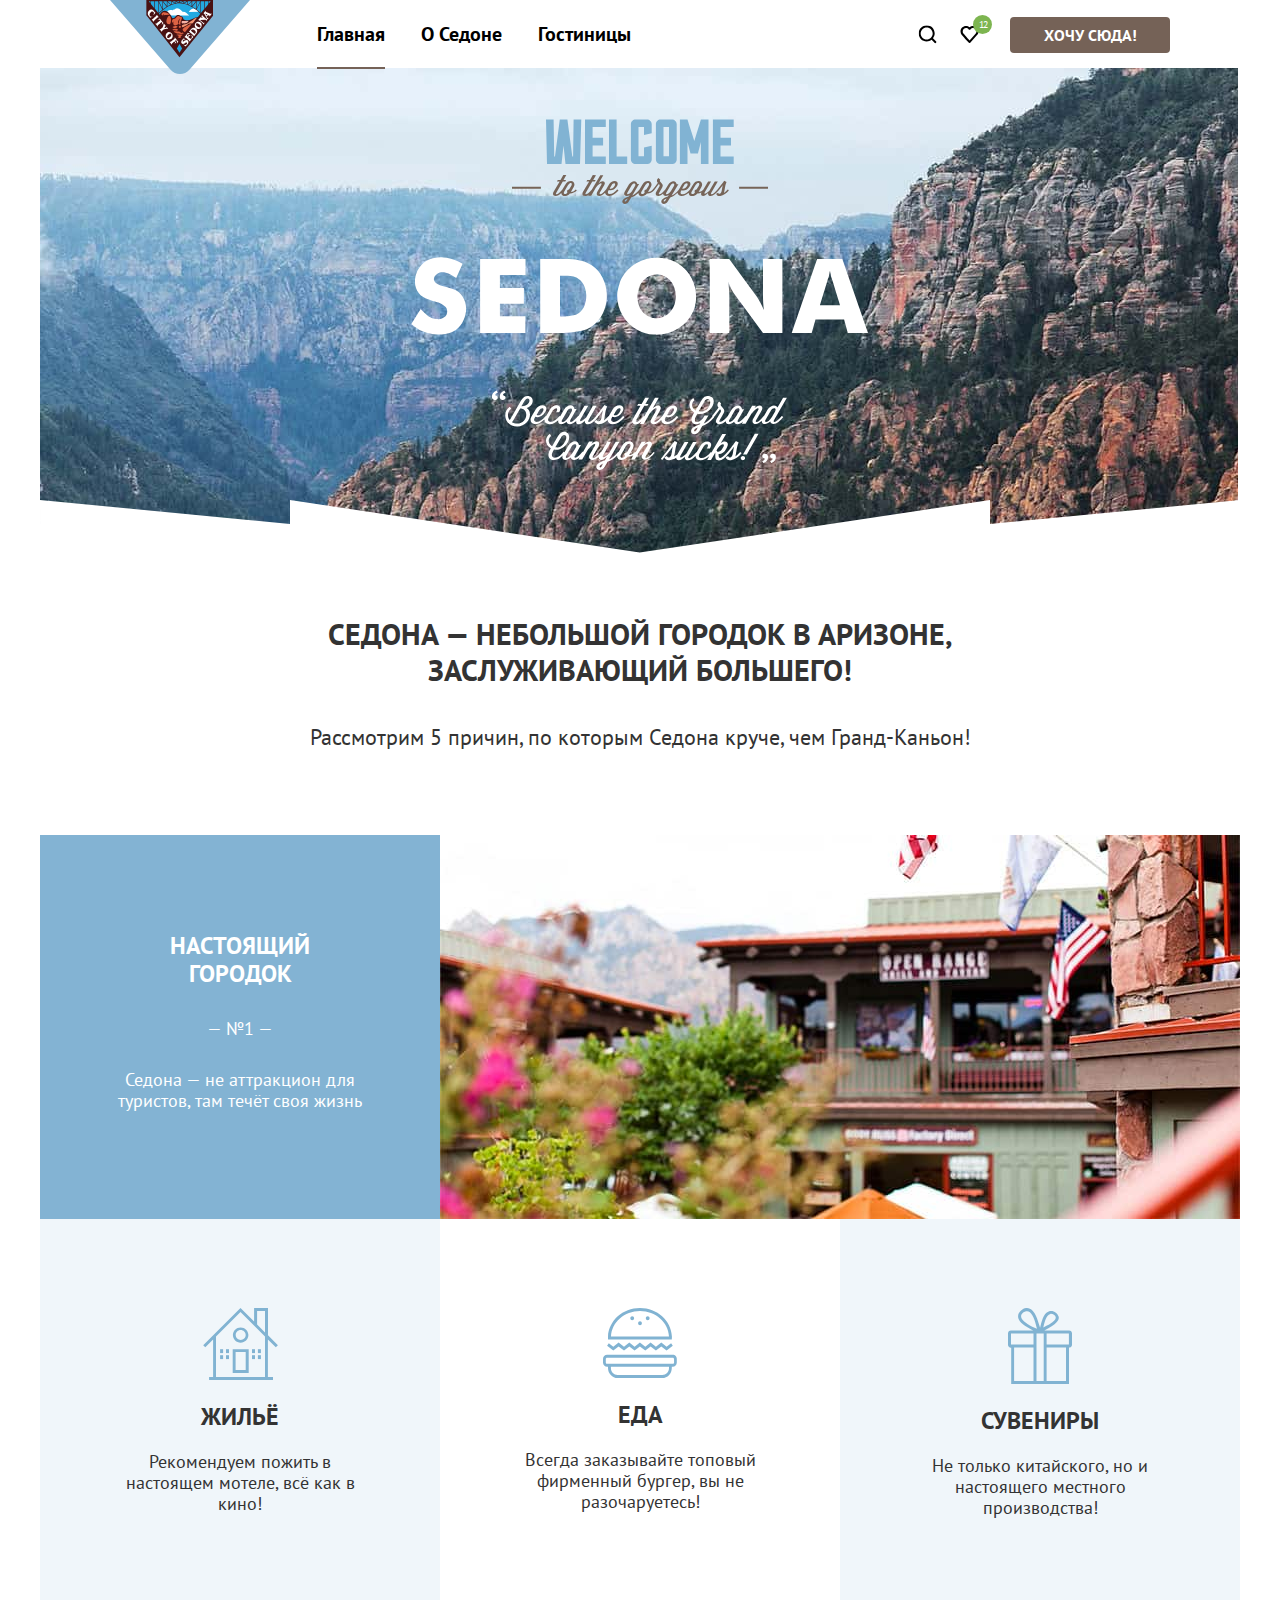
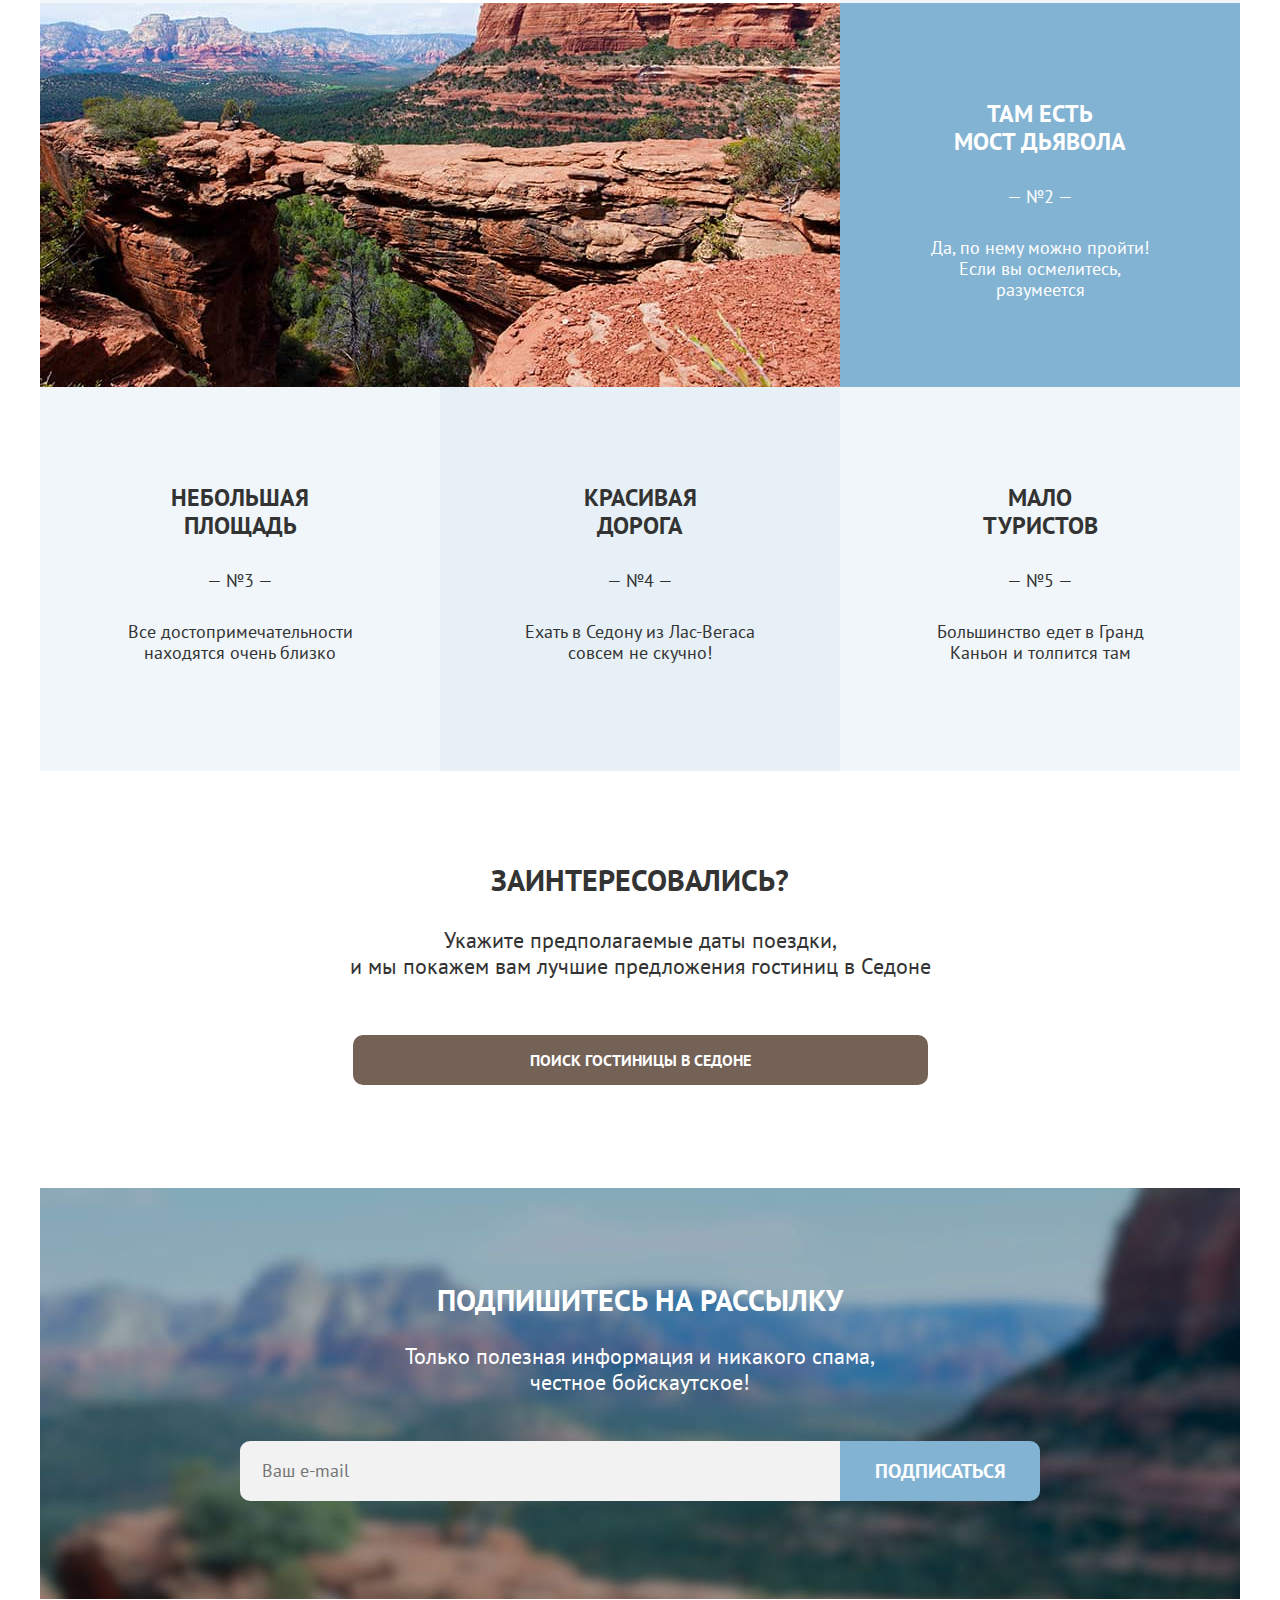
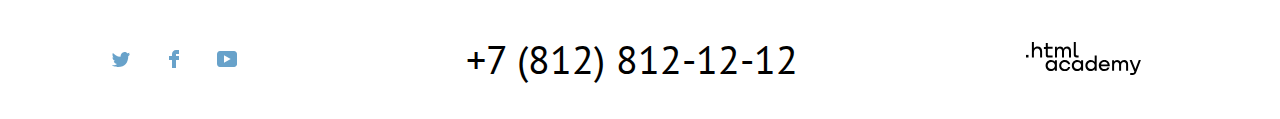
==== index.html @ 3a0be57f "модальное и счетчик" ====
<!DOCTYPE html>
<html lang="ru">
  <head>
    <meta charset="utf-8">
    <title>Sedona</title>
    <!-- <link rel="stylesheet" href="styles/reset.css"> -->
    <link rel="stylesheet" href="styles/style.css">
    <meta content="width=device-width, initial-scale=1" name="viewport">
  </head>
  <body>
      <header class="page-header">
        <nav class="navigation">
          <a class="page-logo" href="index.html"><img class="main-logo" src="images/logo.svg" width="140" height="74" alt="Логотип Седоны"></a>
          <ul class="navigation-list">
            <li class="navigation-item item-light">
              <a class="navigation-link navigation-link-selected" href="index.html">Главная</a>
            </li>
            <li class="navigation-item" ><a class="navigation-link" href="#">О Седоне</a></li>
            <li class="navigation-item" ><a class="navigation-link" href="catalog.html">Гостиницы</a></li>
          </ul>
          <div class="fav-container">
            <button class="btn btn-search" type="button">
            <span class="invisible-element">Поиск</span>
            <svg class="nav-icon" xmlns="http://www.w3.org/2000/svg" width="19" height="19" viewBox="0 0 19 19" fill="none">
              <g clip-path="url(#clip0_18711_1020)">
              <path d="M18.6821 16.9114L14.9821 13.2114C15.9821 11.9114 16.6821 10.2114 16.6821 8.31142C16.6821 3.91142 13.0821 0.311417 8.68207 0.311417C4.28207 0.311417 0.682068 4.01142 0.682068 8.41142C0.682068 12.8114 4.28207 16.4114 8.68207 16.4114C10.4821 16.4114 12.1821 15.8114 13.5821 14.7114L17.2821 18.4114L18.6821 16.9114ZM8.68207 14.4114C5.38207 14.4114 2.68207 11.7114 2.68207 8.41142C2.68207 5.11142 5.38207 2.41142 8.68207 2.41142C11.9821 2.41142 14.6821 5.11142 14.6821 8.41142C14.6821 11.7114 11.9821 14.4114 8.68207 14.4114Z"/>
              </g>
              <defs>
              <clipPath id="clip0_18711_1020">
              <rect width="18" height="18" fill="white" transform="translate(0.682068 0.411423)"/>
              </clipPath>
              </defs>
              </svg>
            </button>
            <a class="btn favorit-link" href="">
              <span class="invisible-element">Избранное</span>
              <svg class="nav-icon" xmlns="http://www.w3.org/2000/svg" width="19" height="17" viewBox="0 0 19 17" fill="none">
                <path d="M9.44382 17C9.14296 17 8.84211 16.9 8.64155 16.6C3.22622 10.5 1.92253 9.1 1.62168 8.7C0.91969 7.8 0.518555 6.6 0.518555 5.4C0.518555 2.4 2.92537 0 6.03416 0C7.33785 0 8.54126 0.5 9.5441 1.3C10.5469 0.5 11.8506 0 13.054 0C16.0625 0 18.5696 2.4 18.5696 5.4C18.5696 6.7 18.0682 7.9 17.266 8.8L10.2461 16.7C10.0455 16.9 9.84495 17 9.44382 17ZM3.42679 7.5C3.72764 7.9 6.93672 11.5 9.5441 14.4L15.7617 7.4C16.2631 6.9 16.4637 6.2 16.4637 5.4C16.4637 3.6 14.9594 2.1 13.1543 2.1C12.1515 2.1 11.1486 2.6 10.4467 3.4C10.1458 3.7 9.84495 3.8 9.5441 3.8C9.24325 3.8 8.9424 3.6 8.74183 3.4C8.03984 2.6 7.037 2.1 6.03416 2.1C4.22906 2.1 2.7248 3.6 2.7248 5.4C2.62452 6.3 3.02565 7 3.42679 7.5C3.3265 7.5 3.3265 7.5 3.42679 7.5Z"/>
                </svg>
                <div class="favorit">12</div>
            </a>
          </div>
          <a class="button button-order" href="catalog.html">Хочу сюда!</a>
        </nav>
      </header>
      <main class="main-index">
        <div class="img-container">
          <!-- <img class="index-img" src="images/welcome.svg" width="485" height="352">
          <img class="index-div" src="images/divider.svg" width="1200" height="57"> -->
          <svg xmlns="http://www.w3.org/2000/svg" width="458" height="352" fill="none"><path fill="#766458" d="m152.3 56.1-2.8 4.9h-2.7l-.9 1.4h2.8l-6.1 10.4c-1.3 2.2-.4 4.2 2.1 4.2 1.8 0 3.7-1.3 5.6-3.1 0 3.8 5.3 4.5 8.6.5h.7c1.8 0 4.6-1.1 6.2-2.9-.2-.4-.7-.9-1.1-1l-.2.2c-1.4 1.5-3 2.2-4.6 2.2l2.8-4.8c1.8-3.1.1-6.1-2.7-6.1-2.3 0-4.1.9-5.9 3.9l-1.5 2.6-1.2 2.1-.2.2c-2.2 2.5-4.3 4.5-5.6 4.5-.7 0-1-.5-.3-1.6l6.5-11.2h2.5l.7-1.5h-2.5l2.8-4.9h-3Zm7.5 7.8c1 .1 1.4 1.3.4 3l-2.2 3.7h-.1c-1 0-1.8.8-1.8 1.8 0 .4.1.7.3 1v.1c-1.4 2.4-4.9 2-3.1-1.1l2.3-3.9 1.5-2.4c.9-1.6 2-2.2 2.7-2.2Zm22-7.8L179 61h-2.7l-.9 1.4h2.8L172 72.8c-1.3 2.2-.4 4.2 2.1 4.2 1.2 0 2.5-.6 3.9-1.6l-.8 1.3h3l4.6-7.9c4.6-5.8 6.7-5 5.4-2.8l-3.9 6.7c-1.3 2.2-.4 4.2 2.1 4.2 1.8 0 3.8-1.4 5.7-3.2.1 1.9 1.7 3.2 4.1 3.2 3.4 0 6.8-2.6 9.3-5.5-.2-.4-.7-.9-1.1-1l-.2.2c-2.2 2.5-5 4.5-7.1 4.5-1.9 0-3-1.1-1.6-3.6l.3-.5c1.9.8 5.6.4 7.9-3.4l.4-.7c1.6-2.8.1-4.8-2.4-4.8-2.4 0-4.4 1.3-5.7 3.4l-2.9 5-.2.2c-2.2 2.5-4.3 4.5-5.6 4.5-.7 0-1-.5-.4-1.6l4.4-7.5c1.3-2.3.1-3.9-1.6-3.9-1.3 0-2.7.7-4.2 2.3l4.8-8.3h-3l-8.4 14.4-.2.2c-2.2 2.5-4.3 4.5-5.6 4.5-.7 0-1-.5-.3-1.6l6.5-11.2h2.5l.9-1.4h-2.5l2.8-4.9-3.2-.1Zm21.3 8.2c1-.1 1.5.9.5 2.6l-.4.7c-1.4 2.4-3.4 2.4-4.5 2l1.9-3.4c.7-1.2 1.7-1.8 2.5-1.9Zm44.3-5.4c-1.7 1.5-1.9 3.2-.8 4.6l.3.3c-1.3 1.9-3.1 4.4-5.1 6.7l-.2.2c-1.4 1.5-3 2.2-4.6 2.2l2.8-4.8c1.8-3.1.1-6.1-2.7-6.1-2.3 0-4.1.9-5.9 3.9l-1.5 2.6-1.2 2.1-.2.2c-2.5 2.8-4.6 4.7-7 5.7l6.8-11.4h-1.8c0-1.2-1.3-2.9-3.2-2.9-1.6 0-3.9 1.3-5.2 3.4l-4.2 7.2c-1.3 2.2-.4 4.2 2.1 4.2.8 0 1.9-.4 2.9-1l-.8 1.4c-4.1 1.2-6.6 2.9-6.6 5.1 0 2.9 4.4 3.5 6.6-.2l2.3-3.9c2.4-.7 4.8-2.1 7.2-4.5 0 3.8 5.3 4.6 8.6.5h.7c1.8 0 4.6-1.1 6.2-2.9 1.4-1.7 2.6-3.2 5-6.4l.4.5c.4.5.5 1.1.2 1.7l-3.2 5.5c-1.3 2.2-.4 4.2 2.1 4.2 1.5 0 3.2-1 4.8-2.4-.1 1.4.9 2.4 2.6 2.4.8 0 1.9-.4 2.9-1l-.8 1.4c-4.1 1.2-6.6 2.9-6.6 5.1 0 2.9 4.4 3.5 6.6-.2l2.3-3.9c2.5-.8 4.9-2.2 7.4-4.6.1 1.9 1.7 3.2 4.1 3.2 2.5 0 4.9-1.4 7-3.2-.1 3.9 5.3 4.7 8.6.6h.7c.9 0 2.2-.3 3.4-.9-.8 2.1-.1 3.5 1.7 3.5 1.7 0 3.5-1.5 5-2.9-.3 1.6.7 2.9 2.6 2.9 2.5 0 5.4-2.6 7.9-5.5 1.7-2 3.2-4 4.3-5.4-1.2 3.1-.6 8.7-3.4 8.7-1 0-1.4-1.1-1.4-1.1l-1.9 1s.6 2.4 3.3 2.4c.3 0 .6 0 .8-.1h.1c3.1-.4 6.1-2.8 8.4-5.4-.2-.5-.7-.9-1.1-1l-.2.2c-1.1 1.2-2.3 2.3-3.6 3.2 1-2.8.8-7.2 2.6-11l-2.3-1.2c-1.2 1.7-4 5.6-6.7 8.7l-.2.2c-2.2 2.5-4.3 4.5-5.6 4.5-.7 0-1-.5-.3-1.6l6.4-11.2h-3l-5.4 9.3c-2.3 2.1-4.1 3.2-4.6 3-.8-.3 0-1.4.4-2.1l5.9-10.2h-3l-4.7 8.1-.2.2c-1.4 1.5-3 2.2-4.6 2.2l2.8-4.8c1.8-3.1.1-6.1-2.7-6.1-2.3 0-4.1.9-5.9 3.9l-1.5 2.6-1.2 2.1-.2.2c-2.2 2.5-5 4.5-7.1 4.5-1.9 0-3-1.1-1.6-3.6l.3-.5c1.9.8 5.6.4 7.9-3.4l.4-.7c1.6-2.8.1-4.8-2.4-4.8-2.4 0-4.4 1.3-5.7 3.4l-2.9 5-.2.2c-2.5 2.8-4.6 4.7-7 5.7l6.8-11.4h-1.8c0-1.2-1.3-2.9-3.2-2.9-1.6 0-3.9 1.3-5.2 3.4l-2.9 4.9-.2.2c-2.2 2.5-4.3 4.5-5.6 4.5-.7 0-1-.5-.3-1.6l3-5.2c1-1.8.6-2.9-.4-4l-1.7-2c-.4-.5-.4-1.1.2-1.7l-1.9-1.9Zm-10.3 5c1 .1 1.5 1.3.4 3l-2.2 3.7h-.1c-1 0-1.8.8-1.8 1.8 0 .4.1.7.3 1v.1c-1.4 2.4-4.9 2-3.1-1.1l2.3-3.9 1.5-2.4c.9-1.6 1.9-2.2 2.7-2.2Zm50.2 0c1 .1 1.5 1.3.4 3l-2.2 3.7h-.1c-1 0-1.8.8-1.8 1.8 0 .4.1.7.3 1v.1c-1.4 2.4-4.9 2-3.1-1.1l2.3-3.9 1.5-2.4c.8-1.6 1.9-2.2 2.7-2.2Zm-11.7.4c1-.1 1.5.9.5 2.6l-.4.7c-1.5 2.4-3.4 2.4-4.5 2l1.9-3.4c.7-1.2 1.7-1.8 2.5-1.9Zm-52.4.2c1 0 1.7.9.8 2.4l-2.3 4c-1.8 2.9-3.7 4.3-4.9 4.3-.7 0-1-.5-.3-1.6l4.2-7.3c.7-1.2 1.7-1.8 2.5-1.8Zm38.9 0c1 0 1.7.9.8 2.4l-2.3 4c-1.8 2.9-3.7 4.3-4.9 4.3-.7 0-1-.5-.3-1.6l4.2-7.3c.7-1.2 1.7-1.8 2.5-1.8Zm-45.3 14.9-1.4 2.4c-.6 1.1-1.7.9-1.7.1 0-.7.8-1.6 3.1-2.5Zm38.9 0-1.4 2.4c-.6 1.1-1.7.9-1.7.1.1-.7.8-1.6 3.1-2.5ZM101 67.8h28.9v1.9H101v-1.9Zm227.1 0H357v1.9h-28.9v-1.9Z"/><path fill="#81B3D3" d="M322.7 37.4v7.7h-20.8V.4h20.8V8h-13.2v10.8H320v7.7h-10.5v10.9h13.2ZM289.9.4h7.6v44.7h-7.6v-22l-3 11.4h-7.4l-3-11.4v22h-7.6V.4h7.6l6.8 21.6L289.9.4ZM258 8h-5.5v29.3h5.5V8Zm3-7.6c2.5 0 4.7 2.1 4.7 4.7v35.3c0 2.6-2.2 4.7-4.7 4.7h-11.4c-2.6 0-4.7-2.2-4.7-4.7V5.1c0-2.6 2.1-4.7 4.7-4.7H261Zm-28 28.2 7.7-1.8v13.6c0 2.6-2.2 4.7-4.7 4.7h-11.4c-2.6 0-4.7-2.2-4.7-4.7V5.1c0-2.6 2.1-4.7 4.7-4.7H236c2.5 0 4.7 2.1 4.7 4.7v9.1L233 16V8h-5.5v29.3h5.5v-8.7Zm-16.8 8.8v7.7H198V.4h7.6v37h10.6Zm-21.4 0v7.7H174V.4h20.8V8h-13.2v10.8h10.5v7.7h-10.5v10.9h13.2ZM162.6.4h7.7L169 45.1h-14.5l-2-18.5-2 18.5H136L135 .4h7.6l.6 37h.8l4.8-37h7.6l4.9 37h.8l.5-37Z"/><path fill="#fff" d="m380.7 213.9 25.4-74h25.2l25.7 74h-20.2l-3.7-13.4h-28.6l-3.8 13.4h-20Zm35.7-52.1-7.5 24.5H429l-7.5-24.5-1.2-3.6c-.3-1.3-.6-2.5-.8-3.8-.2-.5-.3-.9-.3-1.3-.1-.5-.2-.9-.2-1.3-.1.4-.2.8-.3 1.3-.1.4-.2.8-.2 1.3-.1.2-.1.3-.1.5 0 .1 0 .2-.1.3-.2 1.1-.5 2.3-.8 3.4-.5 1-.8 2.1-1.1 3.2Zm-117.7 52.1v-74h19.5l27.9 38c.7 1.1 1.4 2.3 2 3.5.7 1.2 1.4 2.4 2 3.6l1.4 3c.5 1 .9 2 1.4 2.9l-.3-2.4c-.1-.8-.2-1.6-.2-2.4-.2-1.6-.3-3.2-.3-4.8-.1-1.7-.1-3.3-.1-5V140h19.4v74H352l-28.1-38.2c-.8-.9-1.5-2-2.2-3.3-.7-1.3-1.4-2.7-2-4.1-.4-1-.9-1.9-1.4-2.9-.4-.9-.7-1.9-1.2-2.8.4 2.4.7 4.8.9 7.3.2 2.5.3 5 .3 7.4v36.5h-19.6Zm-88-54.9c3.6-6.6 8.5-11.6 14.9-15.1s13-5.2 19.9-5.2c.9 0 1.9 0 2.8.1 1 .1 2 .2 2.9.2 2.9.4 5.7 1.1 8.5 2.1 2.9 1 5.6 2.3 8.1 3.9 5.5 3.6 9.8 8.3 12.8 14.3 3 5.9 4.5 12 4.5 18.5 0 .8 0 1.6-.1 2.4 0 .8-.1 1.5-.2 2.3-.2 1.7-.5 3.3-.9 4.9-.4 1.6-.9 3.1-1.5 4.6-3.3 7.5-8.3 13.4-15.2 17.5-6.9 4.1-14.1 6.2-21.7 6.2-.5 0-1.1 0-1.6-.1h-1.5c-2.7-.2-5.3-.7-7.9-1.4-2.6-.7-5.1-1.7-7.4-2.9-6.5-3.4-11.6-8.2-15.3-14.5-3.7-6.3-5.6-12.9-5.6-19.7 0-1 0-2 .1-3s.2-2.1.5-3.1c.4-2 .9-4.1 1.6-6 .4-2.2 1.3-4.1 2.3-6Zm52.8 26.6.6-2.4c.2-.9.4-1.7.5-2.6.1-.5.1-1.1.1-1.6.1-.5.1-1 .1-1.5s0-.9-.1-1.4v-1.4c-.4-3.3-1.4-6.5-3-9.6-1.6-3.1-3.9-5.5-6.7-7.2-.8-.4-1.5-.7-2.3-1-.8-.3-1.5-.6-2.3-.8-.8-.2-1.5-.3-2.3-.3-.8-.2-1.5-.2-2.3-.2-3.9 0-7.6 1.2-10.9 3.7-3.3 2.5-5.7 5.8-7 9.9l-.2.5v.5c-.2.7-.4 1.5-.6 2.2-.2.7-.3 1.4-.5 2.2l-.2 1.6v2.4c0 .2 0 .5.1.8.2 4.1 1.5 8 3.7 11.7 2.3 3.6 5.5 6 9.5 7.2l1.4.5c.5.1 1 .2 1.5.2l1.4.2h1.4c4.1 0 7.8-1.2 11-3.6 3.3-2.6 5.7-5.9 7.1-10ZM181.4 207c-3.6 2.5-7.6 4.2-11.8 5.1-4.2.9-8.6 1.5-12.9 1.7-1.2.1-2.5.1-3.7.1h-23.8v-74h25.1c1.2 0 2.4 0 3.6.1 4.2.2 8.3.8 12.3 1.7 4.1.9 7.9 2.7 11.3 5.1 4.3 3 7.7 7 10.1 12 2.4 5 3.8 10.1 4.1 15.3.1.5.1.9.1 1.4v2.9c-.2 5.5-1.5 10.8-3.9 15.9s-6 9.4-10.5 12.7Zm-32.4-9.7c.2 0 .5 0 .7.1h.8c.3 0 .6 0 .8.1h3.1c.9-.1 1.7-.2 2.4-.2 2-.2 4-.5 5.9-1 1.9-.5 3.7-1.4 5.2-2.4 2.5-1.8 4.3-4.2 5.5-7.2 1.2-3.1 1.9-6.3 1.9-9.6v-.9c0-.3 0-.6-.1-.9-.2-2.9-.9-5.8-2.1-8.5-1.2-2.8-2.9-5-5.1-6.6-1.6-1.3-3.5-2.2-5.5-2.7s-4-.7-6-.8H149v40.6Zm-79.9 16.6v-74h45.4V156H88.9v13h24v15.8h-24v12.5h25.5v16.6H69.1ZM9.7 190.1c.1.1.1.2.1.2.1 0 .2 0 .2.1 2.1 2.3 4.5 4.5 7.1 6.5 2.6 1.9 5.7 3 9.1 3.1.1 0 .2 0 .2.1h.3c.1 0 .2 0 .2.1h1.3c.4-.1.7-.2 1-.2 1.2-.2 2.4-.7 3.5-1.4 1.2-.7 2.1-1.5 2.7-2.6l.2-.5.2-.5c.2-.5.3-1 .3-1.5.1-.5.1-.9.1-1.3 0-2.1-.9-3.8-2.8-5.2-1.7-1.4-3.7-2.6-5.8-3.4-.8-.3-1.6-.5-2.4-.7-.7-.2-1.5-.4-2.2-.6h-.2c-.1-.1-.2-.1-.2-.1-3.8-.9-7.4-2.4-10.7-4.4-3.3-2.1-5.6-5.1-6.9-8.9-.2-.8-.5-1.6-.7-2.4-.2-.9-.3-1.8-.3-2.7v-3.4c.1-.6.2-1.2.3-1.9.2-1.6.6-3.1 1.2-4.6.5-1.5 1.2-2.9 2.1-4.2 2.5-4.1 5.7-7 9.5-8.8 3.9-1.8 8.1-2.7 12.3-2.7 1 0 2 .1 3 .2l3.3.3c2.8.5 5.6 1.3 8.2 2.3 2.8 1.1 5.3 2.4 7.7 3.8l-6.4 14.3c-2.1-1.5-4.3-2.9-6.6-4.1-2.3-1.2-4.8-1.7-7.5-1.7h-.9c-1.8.2-3.4 1-5 2.4-1.5 1.3-2.3 2.7-2.3 4.3v.7c.1.2.2.5.3.7.2.5.4 1 .8 1.5s.8.9 1.3 1.3c.9.7 2.1 1.4 3.7 2 1.6.5 3.3 1.1 5.1 1.6 1.5.4 2.9.8 4.3 1.2 1.4.3 2.6.6 3.5.9 4.3 1.5 7.6 4.1 9.8 7.8 2.2 3.6 3.3 7.4 3.4 11.4v.6c0 .5 0 .9-.1 1.4v1.3c-.5 4-1.8 7.9-3.9 11.5-2.1 3.6-4.9 6.4-8.5 8.4-1.3.6-2.7 1.2-4.1 1.6-1.4.4-2.8.7-4.2 1-1.1.2-2.3.4-3.5.5-1.1.2-2.2.2-3.4.2H26c-4.6-.2-9.2-1.2-13.7-3-4.5-1.9-8.5-4.5-12-7.7l9.4-14.8Zm341.6 147.1c0-.3.1-.6.2-.9.1-.3.3-.6.5-.8.2-.2.5-.4.8-.6.3-.1.7-.2 1.1-.2.5 0 .9.1 1.3.3.4.2.8.4 1.1.7.2.3.4.6.6 1 .1.4.2.8.2 1.3 0 .9-.2 1.6-.5 2.4-.3.7-.7 1.4-1.3 1.9-.3.3-.5.5-.8.7-.3.2-.6.4-.9.5-.3.1-.5.3-.7.4-.1.1-.2.1-.4.2l-1.4-2c.2-.1.5-.2.8-.4.3-.1.6-.3.9-.5.3-.2.5-.5.7-.8.2-.3.3-.6.3-1-.6 0-1.2-.2-1.7-.6-.6-.3-.8-.8-.8-1.6Zm7.8 0c0-.3.1-.6.2-.9.1-.3.3-.6.5-.8.2-.2.5-.4.8-.6.3-.1.7-.2 1.1-.2.5 0 .9.1 1.3.3.4.2.8.4 1.1.7.2.3.4.6.6 1 .1.4.2.8.2 1.3 0 .8-.1 1.6-.5 2.4-.3.7-.7 1.4-1.3 1.9-.3.3-.5.5-.8.7-.3.2-.6.4-.9.5-.3.1-.5.3-.7.4-.1.1-.2.1-.4.2l-1.3-2c.2-.1.5-.2.8-.4.3-.1.6-.3.9-.5.3-.2.5-.5.7-.8.2-.3.3-.6.3-1-.6 0-1.2-.2-1.7-.6-.7-.3-.9-.8-.9-1.6ZM94.5 278.5c0 .3-.1.6-.2.9-.1.3-.3.6-.5.8-.5.5-1.2.8-1.9.8-.4 0-.9-.1-1.3-.3-.4-.2-.8-.4-1.1-.7-.3-.3-.5-.7-.6-1-.1-.4-.2-.8-.2-1.3 0-.9.2-1.6.5-2.4.3-.7.7-1.4 1.3-1.9.3-.3.5-.5.8-.7.3-.2.6-.4.9-.5.3-.1.5-.3.7-.4.2-.1.3-.1.4-.2l1.3 2c-.3.1-.6.2-.8.4-.3.1-.6.3-.9.5-.3.2-.5.5-.7.8-.2.3-.3.6-.3 1 .7 0 1.2.2 1.7.6.7.4.9.9.9 1.6Zm-7.8 0c0 .6-.2 1.2-.7 1.7-.2.2-.5.4-.8.6-.3.1-.7.2-1.1.2-.4 0-.9-.1-1.3-.3-.4-.2-.8-.4-1.1-.7-.3-.3-.5-.7-.6-1-.1-.4-.2-.8-.2-1.3 0-.9.2-1.6.5-2.4.3-.7.7-1.4 1.3-1.9.2-.2.5-.5.8-.7.3-.2.6-.4.9-.5.3-.1.5-.3.7-.4.2-.1.3-.1.4-.2l1.3 2c-.2.1-.5.2-.8.4-.3.1-.6.3-.9.5-.3.2-.5.5-.7.8-.2.3-.3.6-.3 1 .7 0 1.2.2 1.7.6.6.4.9.9.9 1.6ZM332 335.4h3.8l11.8-20.6h-3.8L332 335.4Zm-.1 1.5c-1.2 0-2.2 1-2.2 2.2 0 1.2.9 2.2 2.2 2.2 1.2 0 2.2-.9 2.2-2.2 0-1.3-1-2.2-2.2-2.2Zm-26.4-5.5 1.1-1.9c4.4-6.1 7.3-4.4 6-2.1l-1.8 3.1c-1.1 1.9-4.5 3.3-5.3.9Zm25.1 2.9c-.2-.6-.9-1.2-1.4-1.3l-.3.3c-1.3 1.6-2.9 2.9-4.5 4.1 1.2-3.6.9-9.1 3.3-14l-2.8-1.5c-1.6 2.1-5 7.1-8.4 11.1l-.3.3c-2.7 3.2-5.4 5.7-7 5.7-.8 0-1.6-.8-1.6-2.5v-1.6c2.7.3 5.5-1.4 7.2-4.5l1-1.7c3.5-6-2.2-8-6.1-4.5l5.4-9.3h-3.8l-10.8 18.7c-.2-.2-.4-.3-.7-.5l-.3.3c-2.7 3.2-6.2 5.7-8.9 5.7-2.3 0-3.7-1.5-2-4.5l3.9-6.8c2.2-3.7 6-3.1 3.8.8l-.5.9h3.1l.5-.9c2-3.5.1-6.1-3-6.1s-5.5 1.6-7.1 4.4l-3.7 6.4c-.1 0-.2-.1-.2-.1l-.3.3c-2.7 3.2-5.4 5.7-7 5.7-.8 0-1.3-.6-.4-2.1l8.1-14.1H282l-6.7 11.7c-2.9 2.6-5.1 4.1-5.8 3.7-.9-.4 0-1.8.5-2.6l7.4-12.9h-3.8l-7.3 12.7c-.8.7-2.4 1.4-3.2 1.9 1.2-3.6.9-9.1 3.3-14l-2.8-1.5c-1.6 2.1-10.3 13.7-13.7 17.7.3.5.9.9 1.4 1.3 2.1-2.5 9.3-11.7 10.7-13.5-1.5 3.9-.7 11-4.3 11-1.3 0-1.8-1.4-1.8-1.4l-2.4 1.2s.7 3 4.1 3c.4 0 .7 0 1.1-.1h.1c1.9-.3 4.6-1.1 6.4-2.4 0 1.5.9 2.5 2.5 2.5 2.1 0 4.4-1.9 6.2-3.6-.4 2 .8 3.6 3.2 3.6 2.3 0 5-1.9 7.4-4.4 0 2.5 2 4.4 5.1 4.4 3.1 0 6.1-1.7 8.7-4l-2.1 3.7h3.8l4.3-7.5v3c0 3.2.6 4.9 3.7 4.9s6.7-3.3 9.8-7c2.1-2.5 4-5.1 5.4-6.9-1.5 3.9-.7 11-4.3 11-1.3 0-1.8-1.4-1.8-1.4l-2.4 1.2s.7 3 4.1 3c.4 0 .7 0 1.1-.1h.1c4-.5 7.8-3.6 10.6-6.9ZM216 333.2h-.2c-1.2 0-2.2 1-2.2 2.3 0 .5.1.9.4 1.3v.1c-1.8 3-6.1 2.5-3.9-1.5l2.9-5 1.8-3.1c2.7-4.5 6.3-2.7 4 1.2l-2.8 4.7Zm-25.4 14.2c-.8 1.4-2.1 1.2-2.1.2s.9-2.1 3.8-3.2l-1.7 3Zm-28.8-13.8c-2.3 3.6-4.5 5.3-6.1 5.3-.8 0-1.3-.6-.4-2.1l5.3-9.2c2-3.5 6.1-2.6 4.2.8l-3 5.2Zm-12-14.7c1.1-1.9 2.4-2.8 3.4-2.8 1.4 0 2.1.9 2.1 2.3 0 3.5-4.4 10.8-10.2 9.9h-.8l5.5-9.4Zm92.8 14.1-.3.3c-2.7 3.2-5.4 5.7-7 5.7-.8 0-1.3-.6-.4-2.1l5.4-9.6c1.6-2.9.1-4.9-2-4.9-1.6 0-3.3.9-5.2 2.8l1.4-2.5h-3.8l-6.1 10.5c-.2-.1-.3-.2-.5-.3l-.3.3c-1.7 1.9-3.8 2.8-5.7 2.8l3.6-6.1c2.3-4 .2-7.7-3.4-7.7-2.9 0-5.2 1.2-7.3 4.9l-1.9 3.2-1.6 2.8c-.1-.1-.2-.1-.3-.2l-.3.3c-3.1 3.6-5.8 5.9-8.8 7.2l10.4-17.7h-3.8l-6.7 11.6c-2.9 2.7-5.2 4.2-5.9 3.9-.9-.4 0-1.8.5-2.6l7.4-12.9h-3.8l-6 10.4c-.1-.1-.2-.1-.3-.2l-.3.3c-2.7 3.2-5.4 5.7-7 5.7-.8 0-1.3-.6-.4-2.1l5.4-9.6c1.6-2.9.1-4.9-2-4.9-1.6 0-3.3.9-5.2 2.8l1.4-2.5H178l-6 10.4c-.1-.1-.2-.1-.4-.2l-.3.3c-2.7 3.2-5.4 5.7-7 5.7-.8 0-1.3-.6-.4-2.1L170 326h-2.1c.1-1.6-1.5-3.8-4-3.8-2 0-4.9 1.6-6.5 4.4l-3.9 6.7c-.3-.2-.6-.4-.8-.5l-.3.3c-2.7 3.2-4.8 5.7-8.6 5.7-2.6 0-4.1-2.6-1.9-6.4l1.1-1.9c.7.1 1.4.2 2.1.2 4 0 8.6-2.1 11.6-7.3 1.1-1.9 1.5-3.6 1.5-5.1 0-3.4-2.2-5.6-5-5.6-2.1 0-4.5 1.5-6.2 4.4l-5.9 10.1c-2.2-1.2-3.4-3.3-3.4-5.4 0-1.7.8-3.5 2.4-4.8l-1.2-2.2c-2.7 1.9-3.9 4.5-3.9 7 0 3 1.7 5.9 4.8 7.5l-1.1 2c-2.7 4.6-1.1 9.7 4.2 9.7 4.2 0 6.1-1.9 8.7-4.4-.8 2.4.4 4.4 3 4.4 1.5 0 3.4-1 5.2-2.5.2 1.5 1.3 2.5 3.3 2.5 1.8 0 3.8-1.1 5.7-2.8l-1.4 2.4h3.8l5.8-10.1c5.8-7.2 8.4-6.3 6.7-3.5l-4.9 8.5c-1.6 2.8-.5 5.4 2.6 5.4 2 0 4.3-1.4 6.4-3.4-.5 2.1.5 3.4 2.4 3.4 1.8 0 3.9-1.5 5.6-3l-2.1 3.6c-5.1 1.5-8.3 3.6-8.3 6.5 0 3.6 5.6 4.4 8.3-.3l2.9-5c3.2-1 6.3-3 9.5-6.2-.5 5.3 6.5 6.5 10.7 1.1h.8c1.4 0 3.2-.5 4.9-1.5l-2.5 4.4h3.8l5.8-10.1c5.8-7.2 8.4-6.3 6.7-3.5l-4.9 8.5c-1.6 2.8-.5 5.4 2.6 5.4s6.7-3.3 9.8-7c-.1 0-.7-.6-1.2-.8Zm118.6-35.6c-2.3 3.7-4.6 5.5-6.2 5.5-.8 0-1.3-.6-.4-2.1l5.3-9.2c2-3.5 6.1-2.6 4.2.8l-2.9 5Zm-36.2.2c-2.3 3.6-4.5 5.3-6.1 5.3-.8 0-1.3-.6-.4-2.1l5.3-9.2c2-3.5 6.1-2.6 4.2.8l-3 5.2Zm-39.9 13.8c-.8 1.4-2.1 1.2-2.1.2s.9-2.1 3.8-3.2l-1.7 3Zm8-28.5c1.1-1.9 2.4-2.8 3.4-2.8 6 0 1.5 14.4-8.1 12.2h-.8l5.5-9.4Zm77.7 14.1-.3.3c-2.7 3.2-5.4 5.7-7 5.7-.8 0-1.3-.6-.4-2.1l12.8-22.1h-3.8l-5.6 9.6c-.7-1.1-1.9-2-3.5-2-2 0-4.9 1.6-6.5 4.4l-3.7 6.4c-.1 0-.2-.1-.2-.1l-.3.3c-2.7 3.2-5 5.7-6.7 5.7-.8 0-1.3-.6-.4-2.1l5.5-9.6c1.6-2.9.1-4.9-2-4.9-1.6 0-3.3.9-5.2 2.8l1.4-2.5h-3.8l-6 10.4c-.1-.1-.2-.1-.4-.2l-.3.3c-2.7 3.2-5.4 5.7-7 5.7-.8 0-1.3-.6-.4-2.1l6.1-10.7H331c.1-1.6-1.5-3.8-4-3.8-2 0-4.9 1.6-6.5 4.4l-3.7 6.3-.2.2c-2.7 3.2-5.8 5.7-7.4 5.7-.8 0-1.3-.6-.4-2.1l3.8-6.6c1.3-2.3.7-3.6-.5-5.1l-2.1-2.5c-.5-.7-.5-1.5.2-2.2l-2-2.1c-2.1 1.9-2.3 4.1-1 5.8l.3.4c-1.7 2.4-3.9 5.6-6.4 8.5l.3.3c-3.1 3.6-5.8 5.9-8.7 7.2l4.8-8.2h-3.8l-.4.7c-2 3.5-4.3 6-7.2 6-2.6 0-3-2.6-.8-6.4l1.1-1.9c.7.1 1.4.2 2.1.2 13.4 0 19.9-18 8.1-18-2.1 0-4.5 1.5-6.2 4.4l-5.9 10.1c-2.2-1.2-3.4-3.3-3.4-5.4 0-1.7.8-3.5 2.4-4.8l-1.2-2.2c-2.7 1.9-3.9 4.5-3.9 7 0 3 1.7 5.9 4.8 7.5l-1.1 2c-2.7 4.6-2.2 9.7 3.2 9.7 1.6 0 2.9-.5 4.1-1.2l-1 1.7c-5.1 1.6-8.3 3.6-8.3 6.5 0 3.6 5.6 4.4 8.3-.3l2.9-5c3.9-1.2 7.8-3.9 11.9-8.7-.1-.1-.1-.2-.2-.4 1.7-2 3.1-3.9 6-7.7l.5.6c.5.6.7 1.4.2 2.1l-4 6.9c-1.6 2.8-.5 5.4 2.6 5.4 1.9 0 4.3-1.2 6.4-3 0 1.7 1.1 3 3.3 3 1.5 0 3.4-1 5.2-2.5.2 1.5 1.3 2.5 3.3 2.5 1.8 0 3.8-1.1 5.7-2.8l-1.4 2.4h3.8l5.8-10.1c5.8-7.2 8.4-6.3 6.7-3.5l-4.9 8.5c-1.6 2.8-.5 5.4 2.6 5.4 2 0 3.8-1.4 6-3.3-.2 1.9 1 3.3 3.3 3.3 1.5 0 3.4-1 5.2-2.5.2 1.5 1.3 2.5 3.3 2.5 3.1 0 6.7-3.3 9.8-7-.5-.3-1.1-.9-1.6-1.1Zm-112.3-5.3c2.2-3.7 6-3.1 3.8.8l-.5.9c-1.8 3.1-4.3 3-5.7 2.5l2.4-4.2Zm-3 13.6c4.3 0 8.5-3.3 11.7-7-.3-.5-.9-1.1-1.4-1.3l-.3.3c-2.7 3.2-6.2 5.7-8.9 5.7-2.3 0-3.7-1.5-2-4.5l.4-.7c2.4 1 7 .5 9.8-4.4l.5-.9c2-3.5.1-6.1-3-6.1-3 0-5.5 1.6-7.1 4.4l-3.7 6.3s-.1 0-.1-.1l-.3.3c-2.7 3.2-5.4 5.7-7 5.7-.8 0-1.3-.6-.4-2.1l5.4-9.6c1.6-2.9.1-4.9-2-4.9-1.6 0-3.4.9-5.3 2.9l6-10.5H244l-10.7 18.5c-.1-.1-.3-.2-.4-.3l-.3.3c-2.7 3.2-5.4 5.7-7 5.7-.8 0-1.3-.6-.4-2.1l8.1-14.1h3.1l1.1-1.8h-3.1l3.6-6.2h-3.8l-3.6 6.2h-3.4l-1.1 1.8h3.4l-7.6 13.2c-1.6 2.8-.5 5.4 2.6 5.4 1.9 0 3.9-1.2 5.9-3l-1.5 2.6h3.8l5.7-10c5.8-7.3 8.4-6.4 6.8-3.6l-4.9 8.5c-1.6 2.8-.5 5.4 2.6 5.4 2.3 0 4.8-1.8 7.3-4.2.2 2.4 2.2 4.2 5.3 4.2ZM128 291.7c2.2-3.7 6-3.1 3.8.8l-.5.9c-1.8 3.1-4.3 3-5.7 2.5l2.4-4.2Zm23.1 9.2 5.3-9.2c2-3.5 6.1-2.6 4.2.8l-2.9 5.2c-2.3 3.6-4.5 5.3-6.1 5.3-.9-.1-1.4-.6-.5-2.1Zm54-9.2c2.2-3.7 6-3.1 3.8.8l-.5.9c-1.8 3.1-4.2 3-5.7 2.5l2.4-4.2Zm-57.8 9.5c-.6 2.2.6 4.1 3.1 4.1 1.5 0 3.4-1 5.2-2.5.2 1.5 1.3 2.5 3.3 2.5 2 0 4.2-1.4 6.4-3.3-.4 2 .5 3.3 2.4 3.3 2.1 0 4.4-1.9 6.2-3.6-.4 2 .8 3.6 3.2 3.6 3.1 0 6.7-3.3 9.8-7 0 0-.1-.1-.1-.2 2.1-2.4 3.9-5 5.2-6.8-1.5 3.9-.7 11-4.3 11-1.3 0-1.8-1.4-1.8-1.4l-2.4 1.2s.7 3.1 4.1 3.1c.4 0 .7 0 1.1-.1h.1c2.8-.4 5.5-2.1 7.9-4.2.1 2.5 2 4.3 5.1 4.3 4.3 0 8.5-3.3 11.7-7-.3-.5-.9-1.1-1.4-1.3l-.3.3c-2.7 3.2-6.2 5.7-8.9 5.7-2.3 0-3.7-1.5-2-4.5l.4-.7c2.4 1 7 .5 9.8-4.4l.5-.9c2-3.5.1-6.1-3-6.1s-5.5 1.6-7.1 4.4l-3.7 6.3h-.1l-.3.3c-1.3 1.6-2.9 2.9-4.5 4.1 1.2-3.6.9-9.1 3.3-14l-2.8-1.5c-1.6 2.1-5 7.1-8.4 11.1l.1.1-.1.2c-2.7 3.2-5.4 5.7-7 5.7-.8 0-1.3-.6-.4-2.1l8.1-14.1h-3.8l-6.7 11.7c-2.9 2.6-5.1 4.1-5.8 3.7-.9-.4 0-1.8.5-2.6l7.4-12.9h-3.8l-6 10.4c-.1-.1-.2-.1-.3-.2l-.3.3c-2.7 3.2-5.4 5.7-7 5.7-.8 0-1.3-.6-.4-2.1l6.1-10.7h-2.1c.1-1.6-1.5-3.8-4-3.8-2 0-4.9 1.6-6.5 4.4l-3.8 6.6c-.2-.1-.4-.3-.6-.4l-.3.3c-2.7 3.2-5.9 5.7-8.5 5.7-2.3 0-3.7-1.5-2-4.5l3.9-6.8c2.2-3.7 6-3.1 3.8.8l-.5.9h3.1l.5-.9c2-3.5.1-6.1-3-6.1s-5.1 1.6-6.7 4.4l-3.8 6.4c-.1-.1-.2-.1-.3-.2l-.3.3c-2.7 3.2-5.9 5.7-8.6 5.7-2.3 0-3.7-1.5-2-4.5l.4-.7c2.4 1 7 .5 9.8-4.4l.5-.9c2-3.5.1-6.1-3-6.1s-5.5 1.6-7.1 4.4l-4 6.8c-2.4 4-.3 7.7 4.1 7.7 3.3 0 6-2 8.8-4.6-.1 2.6 1.9 4.6 5.1 4.6 3.4.1 6.1-1.7 8.8-4Zm-36.9-14 3.1-5.2c2.8-4.8 6.3-2 4.4 1.6-1.5 2.7-3.6 3.6-7.5 3.6Zm-4.1 17.3c-2.3 0-4-.5-5.4-1.3.7-.8 1.3-1.7 1.9-2.7l6.4-11 1 .1c8.8 1.8 5.3 14.9-3.9 14.9Zm9.4-15.5c7.6-2.6 8.2-12.1.7-12.1-2.1 0-4.5 1.5-6.2 4.4L100 298.9c-.4.8-.9 1.5-1.5 2.1-2.6-3.6-1.9-9 1.8-11.3l-1.5-1.9c-7.9 5-5.6 19.6 7.6 19.6 11.3 0 16.5-13.6 9.3-18.4Z"/></svg>
          <svg width="1200" height="60" viewBox="0 0 1200 60" fill="none" xmlns="http://www.w3.org/2000/svg">
            <g clip-path="url(#clip0_24196_797)">
              <path d="M 0.032 59.897 L 0 0 L 250 24 L 250 0 L 599.687 52.623 L 950 0 L 950 24 L 1200 0 L 1200 59.778 L 0.032 59.897 Z" fill="white"/>
            </g>
            <defs>
              <clipPath id="clip0_24196_797">
                <rect width="1200" height="57" fill="white"/>
              </clipPath>
            </defs>
          </svg>
        </div>

        <div class="container-description">
         <h3 class="advantages-decsription">Седона — небольшой городок в Аризоне, заслуживающий большего!</h3>
         <p class="advantages-text">Рассмотрим 5 причин, по которым Седона круче, чем Гранд-Каньон!</p>
        </div>
        <div class="grid">

          <!-- <div class="flex-container"> -->
            <div class="card background-blue city">
              <h3 class="card-title-place white">Настоящий <br> городок</h3>
              <p class="card-number white">— №1 —</p>
              <p class="card-title-place-description white">Седона — не аттракцион для туристов, там течёт своя жизнь</p>
            </div>
            <div class="card-image image-1">
              <img src="images/photo-1.jpg" width="800" height="384" alt="Фото Седоны с заведениями">
            </div>
          <!-- </div> -->
          <!-- <div class="flex-container"> -->
            <div class="card background-gray house">
              <svg class="card-logo" xmlns="http://www.w3.org/2000/svg" width="75" height="72" viewBox="0 0 75 72" fill="none">
                <g clip-path="url(#clip0_31915_398)">
                  <path d="M29.7 65H45.7V41.2H29.7C29.7 41.2 29.7 65 29.7 65ZM32.5999 44.0999H42.7V62.0999H32.5999V44.0999Z" fill="#81B3D2"/>
                  <path d="M72.8 39.3L74.9 37.2L65 27.3V0H51.0999V13.6L37.5 0L0.199951 37.2L2.29995 39.3L10.1 31.5V69.1H6.09995V72H70V69.1H64.9V31.5L72.8 39.3ZM62 69.1H13V28.5L37.5 4.1L62 28.5V69.1ZM62 24.4L54.0999 16.5V2.9H62V24.4Z" fill="#81B3D2"/>
                  <path d="M29.8999 27.1C29.8999 31.4 33.3999 34.8 37.5999 34.8C41.8999 34.8 45.3999 31.3 45.3999 27.1C45.3999 22.8 41.8999 19.4 37.5999 19.4C33.3999 19.4 29.8999 22.8 29.8999 27.1ZM37.6999 22.1C40.3999 22.1 42.6999 24.3 42.6999 27C42.6999 29.7 40.4999 31.9 37.6999 31.9C34.9999 31.9 32.6999 29.7 32.6999 27C32.6999 24.3 34.8999 22.1 37.6999 22.1Z" fill="#81B3D2"/>
                  <path d="M20.1 41.2H17.1V45.0999H20.1V41.2Z" fill="#81B3D2"/>
                  <path d="M26 41.2H23V45.0999H26V41.2Z" fill="#81B3D2"/>
                  <path d="M20.1 47.2H17.1V51.0999H20.1V47.2Z" fill="#81B3D2"/>
                  <path d="M26 47.2H23V51.0999H26V47.2Z" fill="#81B3D2"/>
                  <path d="M52 41.2H49V45.0999H52V41.2Z" fill="#81B3D2"/>
                  <path d="M57.8999 41.2H54.8999V45.0999H57.8999V41.2Z" fill="#81B3D2"/>
                  <path d="M52 47.2H49V51.0999H52V47.2Z" fill="#81B3D2"/>
                  <path d="M57.8999 47.2H54.8999V51.0999H57.8999V47.2Z" fill="#81B3D2"/>
                </g>
                <defs>
                  <clipPath id="clip0_31915_398">
                    <rect width="75" height="72" fill="white"/>
                  </clipPath>
                </defs>
              </svg>
              <h3 class="card-title-service">Жильё</h3>
              <p class="card-title-service-description">Рекомендуем пожить в настоящем мотеле, всё как в кино!</p>
            </div>
            <div class="card backgroun-white food">
              <svg class="card-logo" xmlns="http://www.w3.org/2000/svg" width="74" height="70" viewBox="0 0 74 70" fill="none">
                <g clip-path="url(#clip0_31915_386)">
                  <path d="M69.9 46.7H59.3H14.6H4.1C1.8 46.7 0 48.6 0 51V54.5C0 56.9 1.9 58.7999 4.1 58.7999H5V59.9C5 65.4 9.3 70 14.6 70H59.2C64.5 70 68.8 65.5 68.8 59.9V58.7999H69.7C72 58.7999 73.8 56.9 73.8 54.5V51C74 48.7 72.1 46.7 69.9 46.7ZM66 59.9C66 63.8 63 66.9 59.3 66.9H14.6C10.9 66.9 7.9 63.7 7.9 59.9V58.7999H66V59.9ZM71.1 54.5C71.1 55.2 70.5 55.7999 69.9 55.7999H68.9H66H8H5H4C3.3 55.7999 2.8 55.2 2.8 54.5V51C2.8 50.3 3.4 49.7 4 49.7H7.7H14.6H59.2H66.1H69.8C70.5 49.7 71 50.3 71 51C71.1 51 71.1 54.5 71.1 54.5Z" fill="#81B3D2"/>
                  <path d="M15.6 38.4L21 42.5L26.3 38.4L31.6 42.5L36.9 38.4L42.3 42.5L47.6 38.4L52.9 42.5L58.3 38.4L63.6 42.5L69.8 37.8L68.1 35.3L63.6 38.7L58.3 34.6L52.9 38.7L47.6 34.6L42.3 38.7L36.9 34.6L31.6 38.7L26.3 34.6L21 38.7L15.6 34.6L10.3 38.7L5.79998 35.3L4.09998 37.8L10.3 42.5L15.6 38.4Z" fill="#81B3D2"/>
                  <path d="M8 31.5H65.9H68.8C68.8 30.9 68.9 30.3 68.9 29.6C68.9 29.2 68.9 28.8 68.9 28.4C68.2 12.7 54.2 0 37 0C19.7 0 5.7 12.7 5 28.5C5 28.9 5 29.3 5 29.7C5 30.3 5 31 5.1 31.6H8V31.5ZM37 3C52.6 3 65.4 14.3 66 28.5H8C8.6 14.4 21.4 3 37 3Z" fill="#81B3D2"/>
                  <path d="M37 17.3C38.0493 17.3 38.9 16.4046 38.9 15.3C38.9 14.1955 38.0493 13.3 37 13.3C35.9506 13.3 35.1 14.1955 35.1 15.3C35.1 16.4046 35.9506 17.3 37 17.3Z" fill="#81B3D2"/>
                  <path d="M29.2001 12.2C30.2494 12.2 31.1 11.3045 31.1 10.2C31.1 9.09538 30.2494 8.19995 29.2001 8.19995C28.1507 8.19995 27.3 9.09538 27.3 10.2C27.3 11.3045 28.1507 12.2 29.2001 12.2Z" fill="#81B3D2"/>
                  <path d="M44.7001 12.2C45.7494 12.2 46.6 11.3045 46.6 10.2C46.6 9.09538 45.7494 8.19995 44.7001 8.19995C43.6507 8.19995 42.8 9.09538 42.8 10.2C42.8 11.3045 43.6507 12.2 44.7001 12.2Z" fill="#81B3D2"/>
                </g>
                <defs>
                  <clipPath id="clip0_31915_386">
                    <rect width="74" height="70" fill="white"/>
                  </clipPath>
                </defs>
              </svg>
              <h3 class="card-title-service">Еда</h3>
              <p class="card-title-service-description">Всегда заказывайте топовый фирменный бургер, вы не разочаруетесь!</p>
            </div>
            <div class="card background-gray souvenir">
              <svg class="card-logo" xmlns="http://www.w3.org/2000/svg" width="64" height="76" viewBox="0 0 64 76" fill="none">
                <g clip-path="url(#clip0_31915_380)">
                  <path d="M61.1 22.5H61H36.3C50.1 15.6 51.2 11.2 50.7 8.79997C49.5 4.79997 45 1.79997 40.7 3.39997C35.1 5.49997 33.6 13.8 32.1 19.8C30.1 13.7 28.3 5.99997 23.9 2.09997C22.6 0.999966 20.8 -0.200034 18.1 0.0999663C14.1 0.499966 8.3 5.49997 10.6 11.1C12.9 16.5 20.3 19.9 25.2 22.6H3.2H2.9C1.3 22.6 0 23.9 0 25.5V36.8C0 38.4 1.3 39.7 2.9 39.7H3.2V73V75.4V76H61V75.5V73V39.6H61.1C62.7 39.6 64 38.3 64 36.7V25.4C64 23.8 62.7 22.5 61.1 22.5ZM42.4 5.89997C44.5 5.59997 47.4 7.19997 47.7 9.09997C48.1 11.9 44.3 14.4 42.6 15.5C40.1 17.2 37.7 18.1 35.3 19.6C36.2 15.9 37.8 6.59997 42.4 5.89997ZM19.5 15.9C17.3 14.4 13 11.5 13.1 8.09997C13.2 4.49997 18.8 1.49997 21.9 4.19997C25.8 7.59997 27.6 15.3 29 20.8C25.8 19.3 22.7 18 19.5 15.9ZM25.5 73H6.1V39.6H25.5V73ZM25.5 36.5H3V25.5H25.5V36.5ZM35.7 36.5V39.5V73H28.5V39.6V36.6V25.6H35.7V36.5ZM58 73H38.6V39.6H58V73ZM60.9 36.5H38.6V25.5H60.9V36.5Z" fill="#81B3D2"/>
                </g>
                <defs>
                  <clipPath id="clip0_31915_380">
                    <rect width="64" height="76" fill="white"/>
                  </clipPath>
                </defs>
              </svg>
              <h3 class="card-title-service">Сувениры</h3>
              <p class="card-title-service-description">Не только китайского, но и настоящего местного производства!</p>
            </div>
          <!-- </div> -->
          <!-- <div class="flex-container"> -->
              <div class="card-image image-2">
                <img src="images/photo-2.jpg" alt="Фото моста дьявола">
              </div>
              <div class="card background-blue brige">
                <h3 class="card-title-place white">Там есть <br> мост дьявола</h3>
                <p class="card-number white">— №2 —</p>
                <p class="card-title-place-description white">Да, по нему можно пройти! Если вы осмелитесь, разумеется</p>
              </div>
          <!-- </div> -->
          <!-- <div class="flex-container"> -->
            <div class="card background-gray squar">
              <h3 class="card-title-place black">Небольшая <br> площадь</h3>
              <p class="card-number black">— №3 —</p>
              <p class="card-title-place-description black">Все достопримечательности находятся очень близко</p>
            </div>
            <div class="card backgroun-green road">
              <h3 class="card-title-place black">Красивая <br> дорога</h3>
              <p class="card-number black">— №4 —</p>
              <p class="card-title-place-description black">Ехать в Седону из Лас-Вегаса совсем не скучно!</p>
            </div>
            <div class="card background-gray tourism">
              <h3 class="card-title-place black">Мало <br> туристов</h3>
              <p class="card-number black">— №5 —</p>
              <p class="card-title-place-description black">Большинство едет в Гранд Каньон и толпится там</p>
            </div>
          <!-- </div> -->
        </div>
          <section class="book-hotel">
            <h2 class="invisible-element">Бронирование гостиницы в Седоне</h2>
            <h3 class="book-hotel-intrested">Заинтересовались?</h3>
            <p class="book-hotel-order" >Укажите предполагаемые даты поездки, <br>и мы покажем вам лучшие предложения гостиниц в Седоне</p>
            <a class="button button-search" href="#"><span class="">Поиск гостиницы в седоне</span></a>
          </section>
          <section class="subscribe">
            <h2 class="invisible-element">Подписка на рассылку</h2>
            <h3 class="subscribe-title">Подпишитесь на рассылку</h3>
            <p class="subscribe-about">Только полезная информация и никакого спама, <br>честное бойскаутское!</p>
            <form class="subscribe-form" action="#" method="post">
              <input class="subscribe-control" type="text" name="e-mail" placeholder="Ваш e-mail">
              <button class="button-subscribe" type="submit">Подписаться</button>
            </form>
          </section>
      </main>
      <footer>
        <section class="footer-links">
          <ul class="footer-links-list">
            <li class="footer-links-item">
              <a class="button-footer-link" href="#">
                <svg class="social-icon" xmlns="http://www.w3.org/2000/svg" width="18" height="15" viewBox="0 0 18 15" fill="none">
                  <g clip-path="url(#clip0_24196_690)">
                    <path d="M11.6 0.200056C13.4 -0.299944 14.8 0.500056 15.4 1.40006C16.1 1.20006 16.8 0.900056 17.5 0.700056C17.5 1.60006 16.9 2.20006 16.6 2.50006C17.3 2.60006 18 1.90006 18 1.90006C17.8 2.90006 16.9 3.70006 16.3 3.90006C16.1 10.7001 13 15.1001 5.7 15.0001C5.1 15.0001 5.8 15.0001 5.2 15.0001C4.8 15.0001 0.8 14.5001 0 13.1001C2.4 13.3001 4.1 12.7001 5 11.9001C4 11.6001 2.1 11.5001 1.8 9.00006C2.2 9.10006 2.4 9.20006 3.1 9.10006C1.8 8.30006 0.4 7.50006 0.5 5.30006C0.8 5.60006 1.6 5.80006 1.9 5.80006C1.1 5.60006 -0.2 2.50006 0.9 0.900056C2.8 2.80006 4.9 4.50006 8.5 4.70006C8.7 2.30006 9.7 0.800056 11.6 0.200056Z" />
                  </g>
                  <defs>
                    <clipPath id="clip0_24196_690">
                      <rect width="18" height="15" fill="white"/>
                    </clipPath>
                  </defs>
                </svg>
                <span class="invisible-element">Twitter</span>
              </a>
            </li>
            <li class="footer-links-item">
              <a class="button-footer-link" href="#">
                <svg class="social-icon" xmlns="http://www.w3.org/2000/svg" width="10" height="18" viewBox="0 0 10 18" fill="none">
                  <g clip-path="url(#clip0_24196_688)">
                    <path d="M7 0C4.8 0 3 1.8 3 4V6H0V10H3V18H7V10H10V6H7V4H10V0H7Z"/>
                  </g>
                  <defs>
                    <clipPath id="clip0_24196_688">
                      <rect width="10" height="18" fill="white"/>
                    </clipPath>
                  </defs>
                </svg>
                <span class="invisible-element">Facebook</span>
              </a>
            </li>
            <li class="footer-links-item">
              <a class="button-footer-link" href="#">
                <svg class="social-icon" xmlns="http://www.w3.org/2000/svg" width="20" height="16" viewBox="0 0 20 16" fill="none">
                  <g clip-path="url(#clip0_24196_686)">
                    <path d="M17 0H2.9C1.2 0 0 1.5 0 3.2V12.7C0 14.5 1.2 16 2.9 16H17.2C18.7 16 20.1 14.5 20.1 12.8V3.2C19.9 1.5 18.7 0 17 0ZM7 11.8V4.2L13.7 8L7 11.8Z" />
                  </g>
                  <defs>
                    <clipPath id="clip0_24196_686">
                      <rect width="20" height="16" fill="white"/>
                    </clipPath>
                  </defs>
                </svg>
                <span class="invisible-element">Youtube</span>
              </a>
            </li>
          </ul>
          <a class="footer-number" href="tel:88128121212"><p class="number-value">+7 (812) 812-12-12</p></a>
          <a class="footer-logo" href="№">
            <svg class="academy-logo" xmlns="http://www.w3.org/2000/svg" width="115" height="34" viewBox="0 0 115 34" fill="none">
               <path d="M0 12.8999V15.4999H2.5V12.8999H0Z"/>
               <path d="M11.5999 4.5C9.9999 4.5 8.7999 5.2 7.9999 6.2H7.8999V0H5.8999V15.5H7.8999V10.2C7.8999 8.1 9.1999 6.6 11.1999 6.6C12.9999 6.6 14.0999 8 14.0999 9.8V15.5H16.0999V9.4C16.1999 6.4 14.2999 4.5 11.5999 4.5Z"/>
               <path d="M26.5999 4.8001H21.7999V1.1001H19.7999V4.9001H17.8999V6.9001H19.7999V12.9001C19.7999 14.6001 20.7999 15.6001 22.4999 15.6001H26.5999V13.6001H22.8999C22.1999 13.6001 21.7999 13.2001 21.7999 12.5001V6.8001H26.5999V4.8001Z"/>
               <path d="M41.1 4.6001C39.5 4.6001 38.2 5.4001 37.6 6.7001H37.5C36.9 5.5001 35.7 4.6001 34.1 4.6001C32.7 4.6001 31.6 5.4001 31 6.4001H30.9V4.8001H29V15.4001H31V10.0001C31 8.0001 32 6.5001 33.6 6.5001C35.1 6.5001 36 7.5001 36 9.1001V15.4001H38V9.8001C38 7.4001 39.4 6.5001 40.6 6.5001C42.1 6.5001 43 7.5001 43 9.1001V15.4001H45V8.9001C45.1 6.4001 43.6 4.6001 41.1 4.6001Z"/>
               <path d="M47.8 12.7C47.8 14.4 48.8 15.4 50.6 15.4H52.6V13.4H50.9001C50.2001 13.4 49.8 13 49.8 12.3V0H47.8V12.7Z"/>
               <path d="M28.9001 19.6999C28.0001 18.5999 26.7001 17.8999 25.0001 17.8999C21.9001 17.8999 19.6001 20.1999 19.6001 23.4999C19.6001 26.7999 21.9001 29.0999 25.0001 29.0999C26.8001 29.0999 28.0001 28.2999 28.8001 27.1999H28.9001V28.7999H30.9001V18.1999H28.9001V19.6999ZM25.3001 27.0999C23.1001 27.0999 21.7001 25.4999 21.7001 23.4999C21.7001 21.4999 23.1001 19.8999 25.3001 19.8999C27.5001 19.8999 28.9001 21.4999 28.9001 23.4999C28.9001 25.3999 27.5001 27.0999 25.3001 27.0999Z"/>
               <path d="M44.2 21.9999C43.7 19.5999 41.5999 17.8999 38.7999 17.8999C35.3999 17.8999 33.2 20.3999 33.2 23.4999C33.2 26.5999 35.3999 29.0999 38.7999 29.0999C41.5999 29.0999 43.7 27.2999 44.2 24.8999H42.0999C41.6999 26.1999 40.3999 27.1999 38.7999 27.1999C36.5999 27.1999 35.2 25.5999 35.2 23.5999C35.2 21.5999 36.5999 19.9999 38.7999 19.9999C40.3999 19.9999 41.5999 20.9999 42.0999 22.1999H44.2V21.9999Z"/>
               <path d="M55.1 19.6999C54.2 18.5999 52.9001 17.8999 51.2001 17.8999C48.1001 17.8999 45.8 20.1999 45.8 23.4999C45.8 26.7999 48.1001 29.0999 51.2001 29.0999C53.0001 29.0999 54.2 28.2999 55 27.1999H55.1V28.7999H57.1V18.1999H55.1V19.6999ZM51.5 27.0999C49.3 27.0999 47.9001 25.4999 47.9001 23.4999C47.9001 21.4999 49.3 19.8999 51.5 19.8999C53.7 19.8999 55.1 21.4999 55.1 23.4999C55.1 25.3999 53.6 27.0999 51.5 27.0999Z"/>
               <path d="M68.6999 19.7999C67.7999 18.6999 66.4999 17.8999 64.7999 17.8999C61.6999 17.8999 59.3999 20.1999 59.3999 23.4999C59.3999 26.7999 61.5999 29.0999 64.7999 29.0999C66.4999 29.0999 67.7999 28.2999 68.5999 27.2999H68.6999V28.7999H70.6999V13.3999H68.6999V19.7999ZM65.0999 27.0999C62.8999 27.0999 61.4999 25.4999 61.4999 23.4999C61.4999 21.4999 62.8999 19.8999 65.0999 19.8999C67.2999 19.8999 68.6999 21.4999 68.6999 23.4999C68.5999 25.4999 67.1999 27.0999 65.0999 27.0999Z" />
               <path d="M78.3 17.8999C75 17.8999 72.8 20.3999 72.8 23.4999C72.8 26.4999 74.9 29.0999 78.3 29.0999C80.8 29.0999 82.8 27.7999 83.5 25.4999H81.4C80.9 26.4999 79.8 27.0999 78.4 27.0999C76.5 27.0999 75.1 25.7999 75 24.1999H83.8C84 20.5999 81.8 17.8999 78.3 17.8999ZM78.3 19.7999C80 19.7999 81.3 20.7999 81.6 22.3999H75.1C75.4 20.8999 76.6 19.7999 78.3 19.7999Z"/>
               <path d="M98.2001 17.8999C96.6001 17.8999 95.3001 18.6999 94.6001 19.8999H94.5001C93.9001 18.6999 92.7001 17.8999 91.1001 17.8999C89.7001 17.8999 88.6001 18.5999 88.0001 19.6999V18.1999H86.1001V28.7999H88.1001V23.3999C88.1001 21.3999 89.1001 19.9999 90.7001 19.8999C92.2001 19.8999 93.1001 20.8999 93.1001 22.4999V28.7999H95.1001V23.1999C95.1001 20.7999 96.5001 19.8999 97.7001 19.8999C99.2001 19.8999 100.1 20.8999 100.1 22.4999V28.7999H102.1V22.2999C102.2 19.6999 100.7 17.8999 98.2001 17.8999Z" />
               <path d="M109.4 27.0001L105.8 18.1001H103.6L108.4 29.7001C108.1 30.6001 107.7 30.9001 106.7 30.9001H104.2V32.9001H106.7C108.5 32.9001 109.5 32.1001 110.2 30.3001L114.9 18.1001H112.8L109.4 27.0001Z"/>
            </svg>
          </a>
        </section>
      </footer>
      <div class="modal-container no-display-modal">
        <div class="modal-window">
          <button class="close" type="button">
            <svg class="svg-close" xmlns="http://www.w3.org/2000/svg" width="13" height="13" viewBox="0 0 13 13" fill="none">
              <g clip-path="url(#clip0_18711_342)">
              <path d="M13 1.2L11.8 0L6.5 5.3L1.2 0L0 1.2L5.3 6.5L0 11.8L1.2 13L6.5 7.7L11.8 13L13 11.8L7.7 6.5L13 1.2Z" fill="black"/>
              </g>
              <defs>
              <clipPath id="clip0_18711_342">
              <rect width="13" height="13" fill="white"/>
              </clipPath>
              </defs>
              </svg>
          </button>
          <h2 class="modal-title">Поиск гостиницы в Седоне</h2>
          <form class="modal-form" action="#" method="post">
            <fieldset class="modal-date-inout">
              <span class="date">Дата заезда:</span>
              <input class="modal-date-inout-input " type="date" name="data">
            </fieldset>
            <fieldset class="modal-date-inout">
              <span class="date">Дата выезда:</span>
              <input class="modal-date-inout-input" type="date" name="data">
            </fieldset>
            <div class="modal-quantity-family-members">
              <fieldset class="modal-quantity-parent">
                <span>Взрослые:</span>
                <div class="quantity-container">
                  <button id="parent-minus" type="button" class="quantity-button quantity-button-minus">
                    <svg class="svg-minus" xmlns="http://www.w3.org/2000/svg" width="13" height="1" viewBox="0 0 13 1" fill="none">
                    <path opacity="0.3" d="M0 0L0 1L13 1V0L0 0Z"/>
                    </svg>
                  </button>
                  <input id="parents" class="quantity-men" type="number" name="parent" value="1" min="1" max="10">
                  <button id="parent-plus" type="button" class="quantity-button quantity-button-plus">
                    <svg class="svg-plus" xmlns="http://www.w3.org/2000/svg" width="13" height="13" viewBox="0 0 13 13" fill="none">
                      <g opacity="0.3" clip-path="url(#clip0_18711_304)">
                      <path d="M13 6H7V0H6V6H0V7H6V13H7V7H13V6Z"/>
                      </g>
                      <defs>
                      <clipPath id="clip0_18711_304">
                      <rect width="13" height="13" fill="white"/>
                      </clipPath>
                      </defs>
                      </svg>
                  </button>
                </div>
              </fieldset>
              <fieldset class="modal-quantity-children">
                <span>Дети</span>
                <button type="button" class="children-info">
                  <div class="black-plate-info black-plate-info-show">
                    Укажите количество детей, которые будут с вами, возраст которых от 6 до 18 лет. Дети до 6 лет размещаются бесплатно.
                    <div>
                      <svg xmlns="http://www.w3.org/2000/svg" width="19" height="9" viewBox="0 0 19 9" fill="none">
                        <g clip-path="url(#clip0_18711_285)">
                        <path d="M9.5 0L19 9H0L9.5 0Z" fill="#333333"/>
                        </g>
                        <defs>
                        <clipPath id="clip0_18711_285">
                        <rect width="19" height="9" fill="white"/>
                        </clipPath>
                        </defs>
                      </svg>
                    </div>
                  </div>
                  <svg xmlns="http://www.w3.org/2000/svg" width="1" height="9" viewBox="0 0 1 9" fill="none">
                    <g clip-path="url(#clip0_18711_289)">
                    <path d="M0 9H1L1 3H0L0 9Z" fill="white"/>
                    <path d="M1 0H0V1H1V0Z" fill="white"/>
                    </g>
                    <defs>
                    <clipPath id="clip0_18711_289">
                    <rect width="1" height="9" fill="white"/>
                    </clipPath>
                    </defs>
                    </svg>
                </button>
                <div class="quantity-container">
                  <button id="child-minus" type="button" class="quantity-button quantity-button-plus"> <svg class="svg-minus" xmlns="http://www.w3.org/2000/svg" width="13" height="1" viewBox="0 0 13 1" fill="none">
                    <path opacity="0.3" d="M0 0L0 1L13 1V0L0 0Z"/>
                    </svg></button>
                  <input id="child" class="quantity-men" type="number" name="children" value="0">
                  <button id="child-plus" type="button" class="quantity-button quantity-button-minus" ><svg class="svg-plus" xmlns="http://www.w3.org/2000/svg" width="13" height="13" viewBox="0 0 13 13" fill="none">
                    <g opacity="0.3" clip-path="url(#clip0_18711_304)">
                    <path d="M13 6H7V0H6V6H0V7H6V13H7V7H13V6Z"/>
                    </g>
                    <defs>
                    <clipPath id="clip0_18711_304">
                    <rect width="13" height="13" fill="white"/>
                    </clipPath>
                    </defs>
                    </svg></button>
                </div>
              </fieldset>
            </div>
            <button class="modal-form-submit-button btn-card-style-favorit" style="width: 575px;" type="button">Найти</button>
          </form>

        </div>
      </div>
  </body>
  <script src="main.js"></script>
</html>
---- styles/style.css ----
@font-face {
  font-family: "PT Sans";
  font-style: normal;
  font-weight: 400;
  src: url("../fonts/PTSans-Regular.woff") format("woff");
  font-display: swap;
}

@font-face {
  font-family: "PT Sans";
  font-style: normal;
  font-weight: 700;
  src: url("../fonts/PTSans-Bold.woff") format("woff");
  font-display: swap;
}
*,
*::before,
*::after {
  box-sizing: border-box;
}

h1 {
  margin: 0;
}

h2 {
  margin: 0;
}
h3 {
  margin: 0;
}

p {
  margin: 0;
}

ul, fieldset, legend, button, input {
  margin: 0;
  padding: 0;
}

html {
  height: 100%;
}

footer {
  margin-top: auto;
}


body {
  display: flex;
  flex-direction: column;
  min-height: 100%;
  width: 1200px;
  margin: 0 auto;
  background-color: white;
  color: #333333;
  font-family: "PT Sans", sans-serif;
  font-size: 18px;
  line-height: 21px;
}

.main-index {
  flex-grow: 1;
}
.breadcrums {
  position: relative;
  display: flex;
  margin-bottom: 45px;
  margin-left: -5px;
  list-style-type: none;
  font-family: "PT Sans", sans-serif;
  font-size: 16px;
  font-style: normal;
  font-weight: 400;
  line-height: normal;
}

.bredcrums-item {
  margin-right: 26px;
}

.bredcrums-item:first-child::after {
  content: "";
  position: absolute;
  width: 5px;
  height: 8px;
  top: 50%;
  margin-top: -4px;
  left: 38px;
  background-image: url(../images/catalog/breadcrums.svg);
  background-position: center;
  background-repeat: no-repeat;
}

.bredcrums-item:last-child {
  display: flex;
  align-items: center;
  justify-content: center;
}

.breadcrums-link {
  display: block;
  color: inherit;
  text-decoration: none;
}

.breadcrums-link:last-child {
  padding: 0 8px;
}


.breadcrums-main {
  position: relative;
  width: 27px;
  height: 28px;
}

.breadcrums-logo {
  position: absolute;
  fill: white;
  top: 0;
  left: 0;
  bottom: 0;
  right: 0;
  margin: auto;

}

.breadcrums-link:hover {
  opacity: 0.6;
}

.breadcrums-link:focus-visible {
  border: 3px solid #83B3D3;
  border-radius: 4px;
  padding: 0 5px;
  outline: 0;
}

.breadcrums-link:active {
  opacity: 0.3;
}


.invisible-element {
  position: absolute;
  width: 1px;
  height: 1px;
  margin: -1px;
  padding: 0;
  border: 0;
  clip: rect(0 0 0 0);
  overflow: hidden;
}

.catalog-filter {
  display: flex;

  width: 1060px;
  margin: 0 auto;

}

.catalog-filter-group {
  border: none;
}
.catalog-filter-group:first-child {
  min-width: 217px;
}
.catalog-filter-group:nth-child(2) {
  min-width: 312px;
}


.catalog-filter-list {
  list-style-type: none;
}

.catalog-filter-item:not(:last-child) {
  margin-bottom: 13px;
}

.catalog-filter-title {
  margin-bottom: 30px;
  font-family: "PT Sans", sans-serif;
  font-size: 20px;
  font-style: normal;
  font-weight: 700;
  line-height: normal;
}

.control {
  display: block;
  position: relative;
}

.catalog-filter-group:first-child .control-mark {
  position: absolute;
  height: 20px;
  width: 20px;
  border-radius: 4px;
  background-color: white;
  top: 1px;
  cursor: pointer;
}



.control-input[type="checkbox"]:checked + .control-mark::before {
  content: "";
  position: absolute;
  top: 5.5px;
  left: 4px;
  width: 12.2px;
  height: 9.9px;
  background-image: url(../images/catalog/tick.svg);
  background-position: center;
  background-repeat: no-repeat;
}

.catalog-filter-group:first-child .control-mark:hover {
  background-color: rgba(255, 255, 255, 0.60);
}

.control-input[type="checkbox"]:checked + .control-mark:hover::before {
  background-image: url(../images/catalog/tick0.6.svg);
}

.catalog-filter-group:first-child .control-input:focus-visible + .control-mark {
  outline: 3px solid #83B3D3;
  opacity: 0.6;
}
.catalog-filter-group:first-child .control-mark:active {
  background-color: rgba(255, 255, 255, 0.30);
}
.control-input[type="checkbox"]:checked + .control-mark:active::before {
  background-image: url(../images/catalog/tick0.3.svg);
}



.catalog-filter-group:nth-child(2) .control-mark {
  position: absolute;
  height: 20px;
  width: 20px;
  border-radius: 50%;
  background-color: white;
  top: 1px;
  cursor: pointer;
}

.catalog-filter-group:nth-child(2) .control-mark:hover {
  background-color: rgba(255, 255, 255, 0.60);
}

.catalog-filter-group:nth-child(2) .control-input[type="radio"]:checked:focus-visible + .control-mark {
  outline: 3px solid #83B3D3;
}



.catalog-filter-group:nth-child(3) {
  width: 287px;
}

.control-input[type="radio"]:checked + .control-mark::before {
  position: absolute;
  content: "";
  width: 10px;
  height: 10px;
  top: 5px;
  left: 5.33px;
  border-radius: 50%;
  background-color: #3F5E72;
}


.control-label {
  padding-left: 39px;
  font-family: "PT Sans", sans-serif;
  font-size: 18px;
  font-style: normal;
  font-weight: 400;
  line-height: normal;
}

.range-scale {
  position: relative;
  height: 4px;
  background-color: rgb(136, 130, 131);

}

.range-bar {
  position: absolute;
  height: 4px;
  background-color: white;
}

.range-toogle {
  position: absolute;
  width: 20px;
  height: 20px;
  border: none;
  top: -8px;
  border-radius: 5px;
  cursor: pointer;
}

.toogle-min {
  left: 0;
}

.toogle-max {
  right: 0;
}

.range-wrapper-input {
  /* border: 2px solid white;
  border-radius: 5px; */
  position: relative;
  display: flex;
  margin-bottom: 39px;
}
.label-input {
  position: relative;
}

.ot, .do {
  position: absolute;
  z-index: 2;
  color: rgb(136, 130, 131);
  text-align: right;
  font-family: "PT Sans", sans-serif;
  font-size: 18px;
  font-style: normal;
  font-weight: 400;
  line-height: normal;
}

.label-input:first-child .ot {
  right: 15px;
  top: 14px;

}

.label-input:last-child .do {
  right: 14px;
  top: 14px;
}


.catalog-filter-input::-webkit-outer-spin-button,
.catalog-filter-input::-webkit-inner-spin-button {
  appearance: none;
  margin: 0;
}

.catalog-filter-input {

  padding: 14px 0 11px 19px;
  color: white;
  border: 2px solid white;
  background-color: transparent;
  width: 144px;
  font-family: "PT Sans", sans-serif;
  font-size: 18px;
  font-style: normal;
  font-weight: 400;
  line-height: normal;
}

.label-input:first-child .catalog-filter-input {
  margin-right: -2px;
  border-radius: 4px 0 0 4px;
}
.label-input:last-child .catalog-filter-input {
  border-radius: 0 4px 4px 0;

}

.catalog-filter-input:hover {
  position: relative;
  z-index: 1;
  border-color: rgb(180, 187, 191);
}


.catalog-filter-input:focus-visible {
  border: 2px solid rgb(255, 255, 255);
  outline: 3px solid #81B3D2;
  box-shadow: inset 0px 0px 0px 3px #81B3D2;
  position: relative;
  z-index: 2;
}
.catalog-filter-input:active {
  background-color: var(--special-warm-light, #756257);
}



.range-toogle:hover {
  box-shadow: 0px 4px 10px 0px rgba(0, 0, 0, 0.25);
}

.range-toogle:focus-visible {
  outline: 3px solid var(--special-cold-light, #83B3D3);
  box-shadow: 0px 4px 10px 0px rgba(0, 0, 0, 0.25);
}

.range-toogle:active {
  outline: 2px solid var(--special-cold-light, #83B3D3);
  box-shadow: 0px 7px 15px 0px rgba(0, 0, 0, 0.40);
}



.form-buttons {
  height: 170px;
  margin-left: auto;
  display: flex;
  flex-direction: column;
}

.button-form {
  display: block;
  border: none;
  border-radius: 4px;
  cursor: pointer;
  width: 160px;
  height: 48px;
  color: #FFF;
  font-family: "PT Sans", sans-serif
}

.button-apply {
  margin-top: 56px;
  background-color: #83B3D3;
  font-size: 16px;
  font-style: normal;
  font-weight: 700;
  line-height: normal;
  text-transform: uppercase;
}

.button-reset {
  margin-top: auto;
  font-size: 18px;
  font-style: normal;
  font-weight: 400;
  line-height: normal;
  background-color: transparent;
}

.button-apply:hover {
  background-color: #68A2CA;
}

.button-apply:focus-visible {
  background-color: #68A2CA;
  outline: 3px solid white;
}
.button-apply:active {
  background-color: #68A2CA;
  color: rgba(255, 255, 255, 0.3);
}

.button-reset:hover {
  opacity: 0.6;
}

.button-reset:focus-visible {
  outline: none;
  border: 3px solid var(--special-cold-light, #83B3D3);
}

.button-reset:active {
  opacity: 0.3;
}




.page-header {
  background-color: #ffffff;
  color: #000000;
  padding: 0 70px;
  margin-bottom: -2px;
}

.navigation {
  position: relative;
  z-index: 2;
  margin: 0 auto;
  display: flex;
  flex-wrap: wrap;
  align-items: flex-start;
  width: 1060px;
}

.page-logo {
  display: block;
  height: 70px;
}

.navigation-list {
  margin-left: 50px;
  width: 500px;
  display: flex;
  flex-wrap: wrap;
  list-style-type: none;
}



.navigation-item {
  position: relative;
  display: flex;
  flex-direction: column;
  align-items: center;
}

.navigation-item:not(:last-child) {
  margin-right: 2px;
}

.navigation-link {
  display: block;
  padding: 20px 17px;
  font-family: "PT Sans", sans-serif;
  font-weight: 700;
  font-size: 20px;
  line-height: 28px;
  color: #000000;
  background-color: #ffffff;
  text-decoration: none;
}



.navigation-link-selected::before {
  position: absolute;
  content: "";
  height: 2px;
  width: auto;
  background-color: #756257;
  left: 17px;
  right: 17px;
  bottom: -1px;

}



.img-container {
  position: relative;
  /* padding-top: 51px; */
  align-items: center;
  /* display: flex; */
  flex-direction: column;
  justify-content: space-between;
  width: 1198px;
  height: 485px;
  background-image: url("../images/index-background.jpg");
  background-size: auto;
  background-repeat: no-repeat;
}
.img-container svg:first-child {
  top: 51px;
  left: 371px;
  position: absolute;
}

.img-container svg:last-child {
  position: absolute;
  bottom: -7px;
}


.index-img {
  display: block;
}

.index-div {
  display: block;

}

.img-container-catalog {
  display: flex;
  flex-direction: column;
  align-items: start;
  color: #ffffff;
  padding: 35px 70px 0 70px;
  width: 1200px;
  height: 408px;
  background-image: url(../images/catalog-background1.jpg);
  background-size: auto;
  background-repeat: no-repeat;
}

.results-sorting {
  padding: 0 70px;
  display: flex;
  align-items: center;
  width: 1200px;
  height: 145px;

}

.results-sorting-title {
  margin-right: 192px;
  font-family: "PT Sans", sans-serif;
  font-weight: 700;
  font-size: 30px;
  line-height: 39px;
  font-family: PT Sans;
  font-size: 30px;
  font-style: normal;
  font-weight: 700;
  line-height: normal;
  text-transform: uppercase;
}

.buttons-container {
  display: flex;
  justify-content: space-between;
  width: 160px;
  margin-left: auto;
}

.button-mode {
  height: 48px;
  width: 48px;
  border: 2px solid #E6E6E6;
  border-radius: 4px;
  background-color: white;
  cursor: pointer;
}

.button-view-cards {
  background-image: url(../images/catalog/mode-tile\ 1.svg);
  background-repeat: no-repeat;
  background-position: center;
}

.button-view-list {
  background-image: url(../images/catalog/mode-slideshow\ 1.svg);
  background-repeat: no-repeat;
  background-position: center;
}

.button-view-slideshow {
  background-image: url(../images/catalog/mode-list\ 1.svg);
  background-repeat: no-repeat;
  background-position: center;
}

.cards-active {
  border-color: black;
}

.sorting-type {
  display: flex;
  width: 287px;
}

.button-mode:not(.cards-active):hover, .button-mode:not(.cards-active):focus-visible {
  outline: none;
  border: 2px solid #83B3D3;
}

.button-mode:active {
  outline: none;
  border: 2px solid #000000;
}


.results-price-sort {
  padding: 12px 19px 12px 19px;
  flex-grow: 1;
  border-radius: 4px;
  border: 2px solid #E6E6E6;
  appearance: none;
  background-image: url(../images/catalog/dropdown\ 1.svg);
  background-repeat: no-repeat;
  background-position: top 21px right 21px;
  font-family: "PT Sans", sans-serif;
  font-size: 18px;
  font-style: normal;
  font-weight: 400;
  line-height: normal;
}

.results-price-sort:hover, .results-price-sort:focus-visible, .hotel-show-list:hover, .hotel-show-list:focus-visible {
  outline: none;
  border: 2px solid var(--special-cold-light, #83B3D3);
}

.results-price-sort:active, .hotel-show-list:active {
  color: #E6E6E6;
  background-image: url(../images/catalog/dropdown_3.svg);
}


.results-show {
  margin: 0 auto;
  width: 1056px;
  display: flex;
  flex-wrap: wrap;
  justify-content: space-between;
}

.hotel-card:nth-child(n+4) {
  margin-top: 10px;


}

.hotel-card {
  display: flex;
  flex-direction: column;
  width: 340px;
  height: 438px;
  padding: 20px;
}

.hotel-card-link {
  display: block;
  height: 206px;
}


.hotel-card-image:hover {
  opacity: 0.6;
}

.hotel-card-link:focus-visible {
  outline: 3px solid var(--special-cold-light, #83B3D3);
  outline-offset: 0;
}

.inner-header-title {
  width: 528px;
  height: 68px;
  color: #ffffff;
  font-family: "PT Sans", sans-serif;
  font-weight: 700;
  font-size: 60px;
  line-height: 77.64px;
  font-style: normal;
  line-height: normal;
  margin-bottom: 5px;

}

.container-for-price {
  display: flex;
  align-items: baseline;
  margin-top: 16px;
}

.hotel-card-title {
  margin-top: 16px;
  margin-bottom: 0px;
  height: 31px;
  font-family: "PT Sans", sans-serif;
  font-weight: 700;
  font-size: 24px;
  line-height: 31px;
}
.hotel-card-price {
  margin-left: auto;
  width: 143px;
  line-height: 23px;
  font-weight: 400;
}
.hotel-card-type {
  width: 133px;
  line-height: 23px;
  font-weight: 400;
}

.order-container {
  display: flex;
  margin-top: 16px;
  height: 37px;
  justify-content: space-between;

}
.raiting-container {
  margin-top: 16px;
  display: flex;

}
.hotel-stars {
  display: flex;
  align-items: center;
  justify-content: baseline;
  width: auto;

}

.star-container {
  margin-right: 5px;
}
.hotel-card-rating {
  display: flex;
  justify-content: center;
  align-items: center;
  width: 160px;
  height: 37px;
  margin-left: auto;
  text-align: center;



  font-family: "PT Sans", sans-serif;
  font-weight: 400;
  font-size: 16px;
  line-height: 20px;
  text-transform: uppercase;
}



.button {
  display: block;
  border-radius: 4px;
  padding: 8px 15px;
  border: none;
  color: #ffffff;
  text-decoration: none;
  text-transform: uppercase;
  font-family: "PT Sans", sans-serif;
  font-weight: 700;
  font-size: 16px;
  line-height: 20px;
  cursor: pointer;
}



.btn-card {
  display: flex;
  justify-content: center;
  align-items: center;
}

.btn-card-favorit {
  display: flex;
  justify-content: center;
  align-items: center;
  text-decoration: none;
  color: #000000;
  font-family: "PT Sans", sans-serif;
  font-weight: 700;
  font-size: 16px;
  line-height: 20px;
  color: #000000;
  text-decoration: none;
  text-align: center;
  text-transform: uppercase;
}

.btn-card-style-favorit {
  background-color: #83b3d3;
  width: 144px;
}

.btn-card-style-details {
  background-color: #756257;
  width: 133px;
}

.btn-card-style-green {
  background-color: var(--special-neutral-light, #7DB54F);
}

.container-description {
  padding-top: 63px;
  width: 1200px;
  height: 282px;
  display: flex;
  flex-direction: column;
  align-items: center;
}
.advantages-decsription {
  margin-bottom: 31px;
  width: 720px;
  height: 72px;
  text-align: center;
  font-family: "PT Sans", sans-serif;
  font-weight: 700;
  font-size: 30px;
  line-height: 36px;
  text-transform: uppercase;
}

.advantages-text {
  text-align: center;
  font-family: "PT Sans", sans-serif;
  font-weight: 400;
  font-size: 22px;
  line-height: 36px;
  width: 720px;
  height: 36px;
}



.order-title {
  display: flex;
  justify-content: center;
}

.fav-container {
  margin-left: auto;
  display: flex;
  flex-wrap: wrap;
  max-width: 170px;
}



.button-search {
  display: flex;
  justify-content: center;
  background-color: #756257;
  padding: 15px 15px;
  min-width: 575px;
  border-radius: 10px;
}

.button-order {
  display: flex;
  align-self: center;
  justify-content: center;
  min-width: 160px;
  margin-left: 20px;
  background-color: #756257;

}

.btn {
  position: relative;
  padding: 0;
  border: 0;
  min-height: 68px;
  min-width: 42px;
  background-color: #ffffff;
  cursor: pointer;
}

.button-container {
  width: 575px;
  height: 60px;

  border: 2px solid black;
}

.card {
  display: flex;
  flex-direction: column;
  align-items: center;
  width: 400px;
  height: 384px;
}
.card-image {
  width: 800px;
  height: 384px;
}

.card-title-place {
  margin-top: 97px;
  width: 400px;
  height: 56px;
  font-family: "PT Sans", sans-serif;
  font-weight: 700;
  font-size: 24px;
  line-height: 28px;
  text-align: center;
  text-transform: uppercase;
}

.black {
  color: #333333;
}

.white {
  color: rgb(255, 255, 255);
}

.card-number {
  margin-top: 30px;
  font-family: "PT Sans", sans-serif;
  font-weight: 400;
  font-size: 18px;
  line-height: 21px;
  text-align: center;
}

.card-logo {
  margin-top: 89px;
}

.card-title-service {
  width: 250px;
  height: 28px;
  margin-top: 23px;
  margin-bottom: 0px;
  text-align: center;
  font-family: "PT Sans", sans-serif;
  font-weight: 700;
  font-size: 24px;
  line-height: 28px;
  text-transform: uppercase;
}

.card-title-service-description {
  width: 250px;
  height: 73px;
  margin-top: 20px;
  font-family: "PT Sans", sans-serif;
  font-weight: 400;
  font-size: 18px;
  line-height: 21px;
  text-align: center;
}

.card-title-place-description {
  width: 250px;
  height: 73px;
  margin-top: 30px;
  font-family: "PT Sans", sans-serif;
  font-weight: 400;
  font-size: 18px;
  line-height: 21px;
  text-align: center;
}

.flex-container-non {
  display: flex;
}
.grid {
  display: grid;
  grid-template-areas: "city image-1 image-1"
                       "house food souvenir"
                       "image-2 image-2 brige"
                       "squar road tourism";
}

.city {
  grid-area: city;
}
.image-1 {
  grid-area: image-1;
}

.house {
  grid-area: house;
}

.food {
  grid-area: food;
}
.souvenir {
  grid-area: souvenir;
}
.image-2 {
  grid-area: image-2;
}

.brige {
  grid-area: brige;
}
.squar {
  grid-area: squar;
}
.road {
  grid-area: road;
}
.tourism {
  grid-area: tourism;
}




.background-blue {
  background-color: #83b3d3;
}

.background-gray {
  background-color: rgba(131, 179, 211, 0.12);
}

.backgroun-green {
  background-color: rgba(131, 179, 211, 0.2);
}

.backgroun-white {
  background-color: #ffffff;
}

.book-hotel {
  padding-top: 91px;
  width: 1200px;
  height: 417px;
  display: flex;
  flex-direction: column;
  align-items: center;
}

.book-hotel-intrested {
  margin-bottom: 29px;
  display: flex;
  justify-content: center;
  width: 720px;
  height: 36px;
  font-family: "PT Sans", sans-serif;
  font-weight: 700;
  font-size: 30px;
  line-height: 36px;
  text-transform: uppercase;
}

.book-hotel-order {
  width: 720px;
  height: 52px;
  margin-bottom: 56px;
  font-family: "PT Sans", sans-serif;
  font-weight: 400;
  font-size: 22px;
  line-height: 26px;
  text-align: center;
  color: #333333;
}

.subscribe {
  padding-top: 94px;
  display: flex;
  flex-direction: column;
  align-items: center;
  width: 1200px;
  height: 411px;
  background-image: url(../images/background.jpg);
  background-size: auto;
  background-repeat: no-repeat;
  color: #ffffff;
}

.footer-subscribe-inner {
  width: 1200px;
  height: 411px;
  background-color: #ffffff;
  color: #333333;
}

.subscribe-title {

  width: 720px;
  height: 32px;
  margin-bottom: 29px;
  font-family: "PT Sans", sans-serif;
  font-weight: 700;
  font-size: 30px;
  line-height: 36px;
  text-transform: uppercase;
  text-align: center;
}

.subscribe-about {
  margin-bottom: 46px;
  width: 720px;
  height: 52px;
  font-family: "PT Sans", sans-serif;
  font-weight: 400;
  font-size: 22px;
  line-height: 26px;
  text-align: center;
}

.subscribe-form {
  display: flex;
  height: 60px;


  /* display: grid;
  grid-template-columns: 3fr 1fr;
  width: 800px;
  min-height: 60px; */
}

.subscribe-control {
  width: 600px;
  border: 0;
  padding: 0 19px 0 22px;
  border-radius: 10px 0 0 10px;

  color: #000;
  background-color: #F2F2F2;
  font-family: "PT Sans", sans-serif;
  font-size: 18px;
  font-style: normal;
  font-weight: 400;
  line-height: 26px; /* 144.444% */
  /*
  outline: none;
  border-radius: 10px 0px 0px 10px;
  border: 0;
  background: var(--basic-light, #F2F2F2);
  font-size: 18px;
  font-family: "PT Sans", sans-serif;
  font-style: normal;
  font-weight: 400;
  line-height: 26px; */
}

.button-subscribe {
  border: 0;
  width: 200px;
  cursor: pointer;
  border-radius: 0px 10px 10px 0px;
  color: #FFF;
  background-color: #83B3D3;
  font-family: "PT Sans", sans-serif;
  font-size: 20px;
  font-style: normal;
  font-weight: 700;
  line-height: 26px; /* 130% */
  text-transform: uppercase;
  /*
  cursor: pointer;
  border-radius: 0px 10px 10px 0px;
  background: var(--special-cold-light, #83B3D3);
  color: #F2F2F2;
  text-align: center;
  font-size: 20px;
  font-family: "PT Sans", sans-serif;
  font-style: normal;
  font-weight: 700;
  line-height: 26px;
  text-transform: uppercase; */
}

.subscribe-inner {
  background: white;
  color: #000000;
}

.footer-links {
  padding: 0 72px 0 56px;
  width: 1200px;
  height: 120px;
  display: grid;
  grid-template-columns: 240px 1fr 240px;

}

.footer-links-list {
  display: flex;
  flex-wrap: wrap;
  align-items: center;

  list-style-type: none;
}

.footer-number {
  display: flex;
  align-items: center;
  justify-content: center;
  text-decoration: none;

}

.footer-number p {
  display: flex;
  align-items: center;
  justify-content: center;
  height: 70px;
  width: 361px;
  color: #000000;
  font-family: "PT Sans", sans-serif;
  font-weight: 400;
  font-size: 40px;
  line-height: 40px;
  text-align: center;


}

.footer-number p:hover, .footer-number:focus-visible p {
  color: #756257;
}

.footer-number:focus-visible p {
  border-radius: 10px;
  border: 3px solid var(--special-cold-light, #83B3D3);
}

.footer-number:focus-visible {
  outline: 0;
}

.footer-number:active p {
  opacity: 0.3;
}

.footer-links-item:not(:last-child) {
  margin-right: 3px;
}

.footer-logo {
  display: flex;
  align-items: center;
  justify-content: center;
  width: 170px;
  height: 60px;
  align-self: center;
  margin-left: auto;
  fill: black;
}
.academy-logo{
  fill: black;
}

.footer-logo:hover .academy-logo, .footer-logo:focus-visible .academy-logo  {
  fill: #756257;
}
.footer-logo:focus-visible {
  border-radius: 10px;
  outline: 3px solid #83B3D3;
}

.footer-logo:active .academy-logo {
  opacity: 0.3;
}


.button-footer-link {
  position: relative;
  height: 50px;
  width: 50px;
  display: block;
}

.social-icon {
  fill: #68A2CA;
  position: absolute;
  top: 0;
  left: 0;
  right: 0;
  bottom: 0;
  margin: auto;
}


.button-footer-link{
  transition: transform 0.3s linear;
 }
 .button-footer-link:hover {
  transform: scale(1.5);
 }

 .button-footer-link:focus-visible {
  outline: 0;
  border: 3px solid #83B3D3;
  border-radius: 8px;
 }

 .button-footer-link:active {
  opacity: 0.3;
 }




.hotel-card-show-more {
  margin-bottom: 30px;
  display: flex;
  height: 120px;
  align-items: center;
  justify-content: center;
  border-top: 1px solid #E6E6E6;
  border-bottom: 2px solid #E6E6E6;
}
.button-show-more {
  border: 0;
  border-radius: 10px;
  background: var(--special-cold-light, #83B3D3);
  cursor: pointer;
  color: #F2F2F2;
  width: 620px;
  height: 60px;
  text-align: center;
  font-size: 20px;
  font-family: "PT Sans", sans-serif;
  font-style: normal;
  font-weight: 700;
  line-height: 26px;
  text-transform: uppercase;
}

.pagination-container {
  margin: 0 auto;
  width: 1056px;
  height: 55px;
  display: flex;
}

.pagination {
  display: grid;
  gap: 8px;
  grid-template-columns: repeat(8, 55px);
}

.pagination li {
  list-style-type: none;
}

.pagination-item {
  cursor: pointer;
  border: 0;
  border-radius: 4px;
  min-height: 55px;
  min-width: 55px;
  background: var(--special-cold-light, #83B3D3);
  color: #F2F2F2;
  font-size: 20px;
  font-family: "PT Sans", sans-serif;
  font-style: normal;
  font-weight: 700;
  line-height: 26px;
  text-transform: uppercase;
}

.current {
  color: var(--basic-black, #000);
  background-color: var(--basic-light, #F2F2F2);
}

.current:focus-visible {
  outline: 0;
}


.pagination-hotel-quantity {
  font-family: "PT Sans", sans-serif;
  font-size: 18px;
  font-style: normal;
  font-weight: 400;
  line-height: normal;
}

.show-hotels {
  margin-left: auto;
  width: 385px;
  display: flex;
  align-items: center;

}

.pagination-show-type {
  display: flex;
  margin-left: auto;
  width: 160px;
  height: 48px;
}

.hotel-show-list {
  flex-grow: 1;
  padding: 12px 19px 12px 19px;
  flex-grow: 1;
  border-radius: 4px;
  border: 2px solid #E6E6E6;
  appearance: none;
  background-image: url(../images/catalog/dropdown\ 1.svg);
  background-repeat: no-repeat;
  background-position: top 21px right 21px;
  font-family: "PT Sans", sans-serif;
  font-size: 18px;
  font-style: normal;
  font-weight: 400;
  line-height: normal;
  cursor: pointer;
}

.nav-icon {
  position: absolute;
  top: 0;
  bottom: 0;
  right: 0;
  left: 0;
  margin: auto;
  fill: black;
}

.navigation-link:hover {
  color: #756257;
}

.navigation-link:focus-visible {
  outline: 2px solid #83B3D3;
  outline-offset: -2px;
  border-radius: 10px;

}
.page-logo:focus-visible {
  outline: none;
}

.navigation-link:active {
  color: rgba(117, 98, 87, 0.30)
}

.btn:hover svg {
  fill: #756257;
}
.btn:focus-visible {
  outline: 2px solid #83B3D3;
  outline-offset: -2px;
  border-radius: 8px;
}

.btn:active svg {
  opacity: 0.3;
}


.button-order:hover, .btn-card-style-details:hover, .button-search:hover {
  background-color: #615048;
}

.button-order:focus-visible, .btn-card-style-details:focus-visible, .button-search:focus-visible {
  background-color: #615048;
  outline: 3px solid #83B3D3;
  outline-offset: 0;
}

.button-order:active, .btn-card-style-details:active, .button-search:active {
  color: rgba(255, 255, 255, 0.30);
  background-color: #615048;
}

.btn-card-style-favorit:hover, .button-show-more:hover, .button-show-more:focus-visible, .btn-card-style-favorit:focus-visible, .pagination-item:not(.current):hover, .pagination-item:not(.current):focus-visible {
  background-color: var(--special-cold-dark, #68A2CA);
}

.btn-card-style-favorit:focus-visible, .button-show-more:focus-visible, .pagination-item:not(.current):focus-visible {
  outline: 3px solid var(--special-warm-light, #756257);
  outline-offset: 0;
}

.btn-card-style-favorit:active, .button-show-more:active, .pagination-item:not(.current):active, .pagination-item:not(.current):active {
  color: rgba(255, 255, 255, 0.30);
  background-color: var(--special-cold-dark, #68A2CA);
}

.btn-card-style-green:hover, .btn-card-style-green:focus-visible, .btn-card-style-green:active {
  background-color: var(--special-neutral-dark, #6C9E42);
}

.favorit-link {
  position: relative;
}

.favorit {
  display: flex;
  justify-content: center;
  align-items: center;
  position: absolute;
  top: 15px;
  right: -2px;
  width: 19px;
  height: 19px;
  border-radius: 50%;
  background-color: #7DB550;
  color: white;
  font-family: "PT Sans", sans-serif;
  font-size: 10px;
  font-style: normal;
  font-weight: 400;
  line-height: normal;
  letter-spacing: -1px;
}

.button-subscribe:hover, .button-subscribe:focus-visible {
  background-color: #68A2CA;
}

.button-subscribe:focus-visible {
  outline: 0;
  border: 3px solid #756257;
}

.button-subscribe:active {
  color: rgba(255, 255, 255, 0.3)
}




.subscribe-control:hover, .subscribe-control:focus-visible {
  background-color: #E6E6E6;
}
.subscribe-control:focus-visible {
  outline: 0;
  border: 3px solid #83B3D3;
}


.modal-container {
  position: fixed;
  top: 0;
  left: 0;
  width: 100%;
  height: 100%;
  background: rgba(242, 242, 242, 0.80);
  z-index: 6;
}

.no-display-modal {
  display: none;
}

.modal-window {
  position: relative;
  padding: 62px 70px 70px 70px;
  width: 715px;
  height: 561px;
  background-color: white;
  margin: 200px auto;
  border-radius: 30px;

  font-family: "PT Sans", sans-serif;
  font-size: 18px;
  font-style: normal;
  font-weight: 700;
  line-height: 40px;
}

.modal-date-inout {
  height: 50px;
  border: none;
  display: flex;
  margin-bottom: 40px;
}

.modal-title {
  height: 67px;
  margin-bottom: 32px;
  text-transform: uppercase;
}

.modal-form {
  display: flex;
  flex-direction: column;
}

.modal-date-inout-input {
  height: 50px;
  flex-grow: 1;
  padding: 0 19px;
  border: none;
  background-color: var(--basic-light, #F2F2F2);
  border-radius: 4px;
  font: inherit;
}

.modal-date-inout-input:hover {
  background-color: var(--basic-gray, #E6E6E6);
}
.modal-date-inout-input:focus-visible {
  background-color: var(--basic-gray, #E6E6E6);
  outline: 3px solid var(--special-cold-light, #83B3D3);
}
.modal-date-inout-input:active {
  background-color: var(--basic-gray, #ffffff);
  border: 2px solid var(--basic-black, #000);
}


.date{
  display: flex;

  align-items: center;
  width: 155px;
}

.close {
  position: absolute;
  width: 53px;
  height: 53px;
  border-radius: 50%;
  background-color: var(--basic-light, #F2F2F2);
  top: 54px;
  right: 70px;
  cursor: pointer;
  border: none;
}

.close:hover {
  background-color: #E6E6E6;
}

.close:focus-visible {
  background-color: #E6E6E6;
  outline: 3px solid #83B3D3;
}

.close:active svg{
  opacity: 0.3;

}

.svg-close {
  position: absolute;
  top: 0;
  bottom: 0;
  right: 0;
  left: 0;
  margin: auto;
}

.modal-quantity-family-members {
  display: flex;
  margin-bottom: 40px;
}

.modal-quantity-parent {
  width: 288px;
  display: flex;
  border: 0;
}

.modal-quantity-parent span {
  display: flex;
  width: 155px;
  align-items: center;
}

.modal-quantity-children {
  display: flex;
  flex-grow: 1;
  align-items: center;
  border: 0;
}

.modal-quantity-children span {
  margin-left: auto;
  width: 55px;
}

.children-info {
  border: none;
  position: relative;
  width: 25px;
  height: 25px;
  border-radius: 50%;
  background-color: #83B3D3;
  margin-right: 18px;
  cursor: pointer;
}

.black-plate-info {
  position: absolute;
  top: 44px;
  left: -112px;
  padding: 15px 18px 18px 22px;
  border-radius: 10px;
  width: 256px;
  height: 143px;
  color: white;
  background-color: #333;
  opacity: 0.9;
  box-shadow: 0px 15px 30px 0px rgba(0, 0, 0, 0.30);
  font-family: "PT Sans", sans-serif;
  font-size: 16px;
  font-style: normal;
  font-weight: 400;
  line-height: 20px;
}
.black-plate-info-show {
  display: none;
}

.black-plate-info div {
  position: absolute;
  top: -4px;
  left: 45%
}

/* .children-info:hover::before {
  position: absolute;
  top: 40px;
  left: -117px;
  content: "";
  width: 256px;
  height: 143px;
  color: var(--basic-white, #ffffff);
  background-color: #333;
  font-family: "PT Sans", sans-serif;
  font-size: 16px;
  font-style: normal;
  font-weight: 400;
  line-height: 20px;
  border-radius: 10px;
  box-shadow: 0px 15px 30px 0px rgba(0, 0, 0, 0.30);
}

.children-info:hover::after {
  position: absolute;
  top: 31px;
  left: 3px;
  content: "";
  width: 19px;
  height: 9px;
  background-image: url(../images/modal/triangle\ 1.svg);
  background-position: center;
  background-repeat: no-repeat;
} */

.children-info svg {
  position: absolute;
  top: 0;
  left: 0;
  right: 0;
  bottom: 0;
  margin: auto;
}

.quantity-container {
  height: 50px;
  width: 133px;
  border-radius: 4px;
  display: flex;
  background-color: var(--basic-light, #F2F2F2);
}

.quantity-button {
  position: relative;
  width: 51px;
  background-color: transparent;
  border: none;
  cursor: pointer;
}

.svg-minus, .svg-plus {
  fill: #000000;
  opacity: 0.6;
  position: absolute;
  top: 0;
  left: 0;
  right: 0;
  bottom: 0;
  margin: auto;
}

.quantity-button:hover svg {
  opacity: 1;
}

.quantity-button:focus-visible {
  opacity: 1;
  border-radius: 4px;
  border: 3px solid var(--special-cold-light, #83B3D3);
  outline: none;
}

.quantity-button:active svg {
  opacity: 0.2;
}

.modal-quantity-family-members input:focus-visible {
  outline: none;
}

.quantity-men {
  background-color: transparent;
  width: 31px;
  text-align: center;
  border: none;
  font: inherit;

}

.quantity-men::-webkit-outer-spin-button,
.quantity-men::-webkit-inner-spin-button {
  appearance: none;
  margin: 0;
}

.modal-form-submit-button {
  cursor: pointer;
  border: none;
  border-radius: 10px;
  background-color: var(--special-cold-light, #83B3D3);
  color: var(--basic-white, #FFF);
  text-align: center;
  font-family: "PT Sans", sans-serif;
  font-size: 20px;
  font-style: normal;
  font-weight: 700;
  line-height: 60px;
  text-transform: uppercase;
}
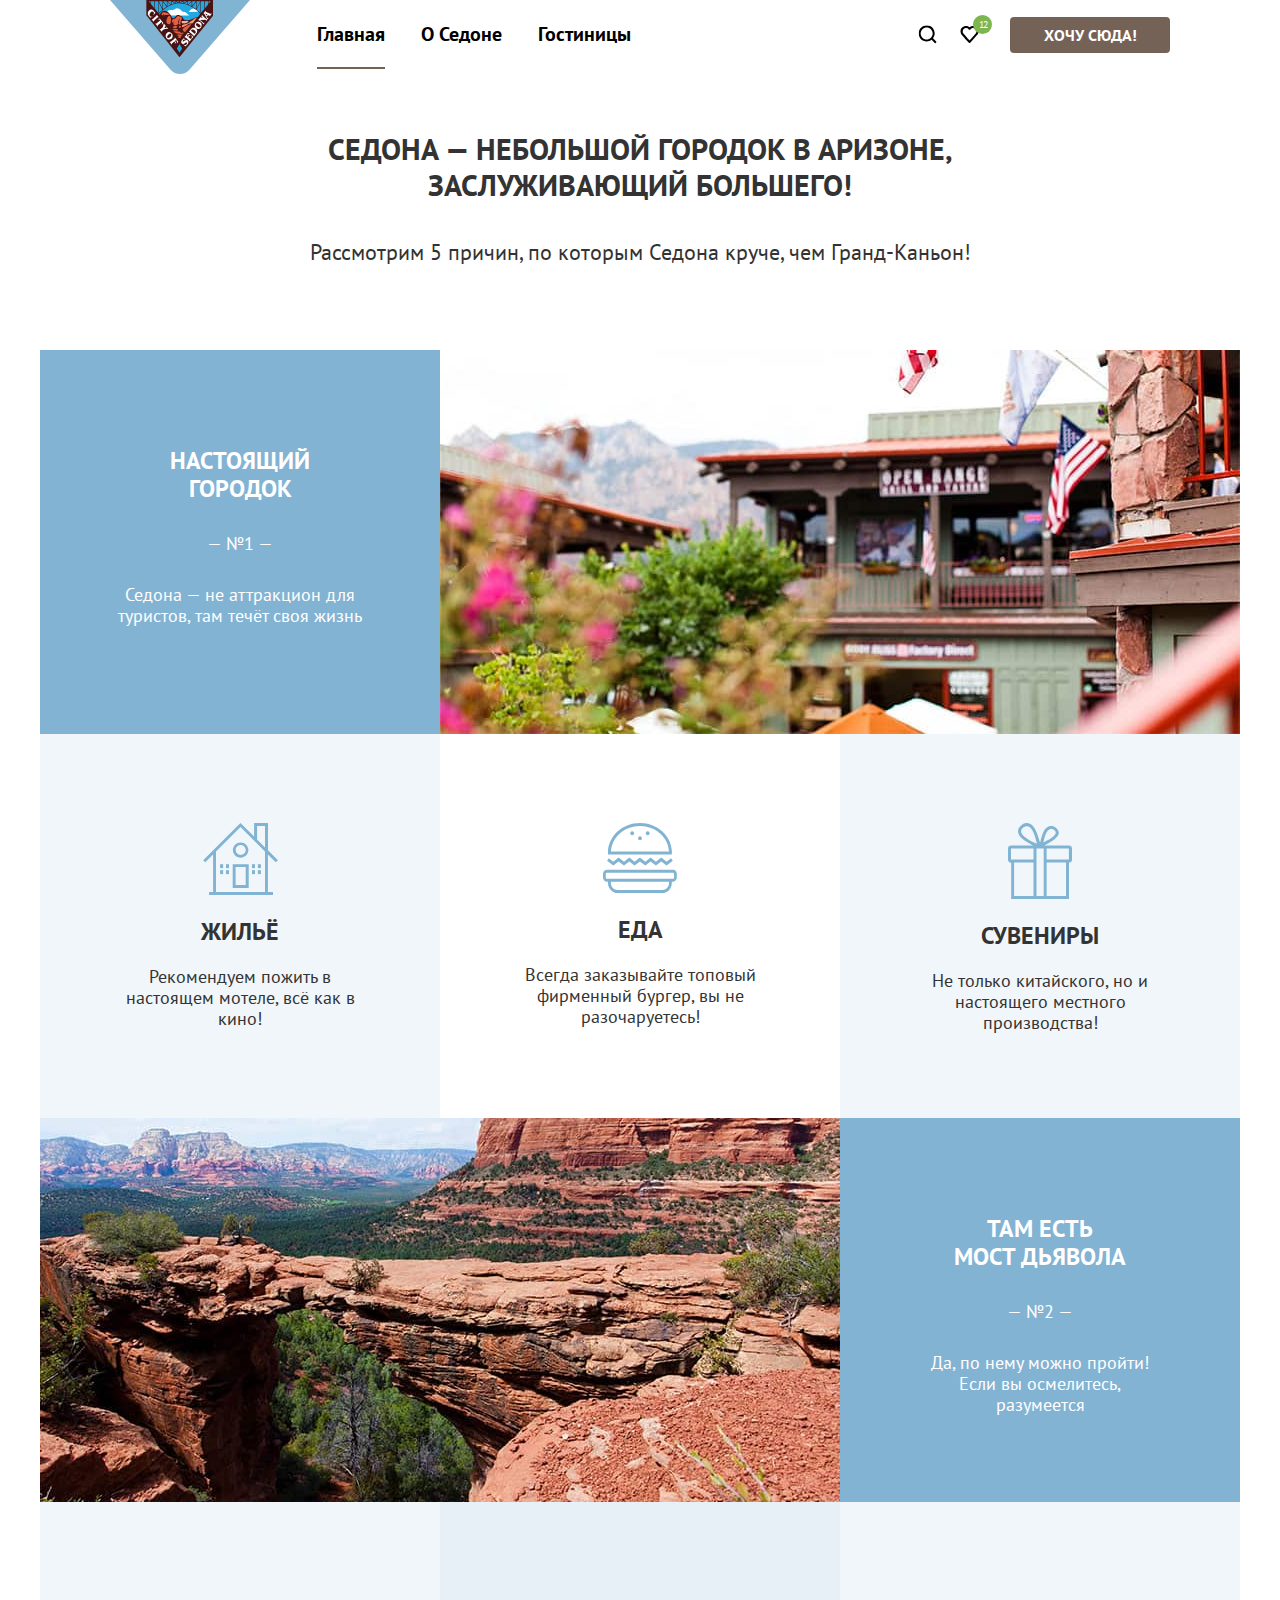
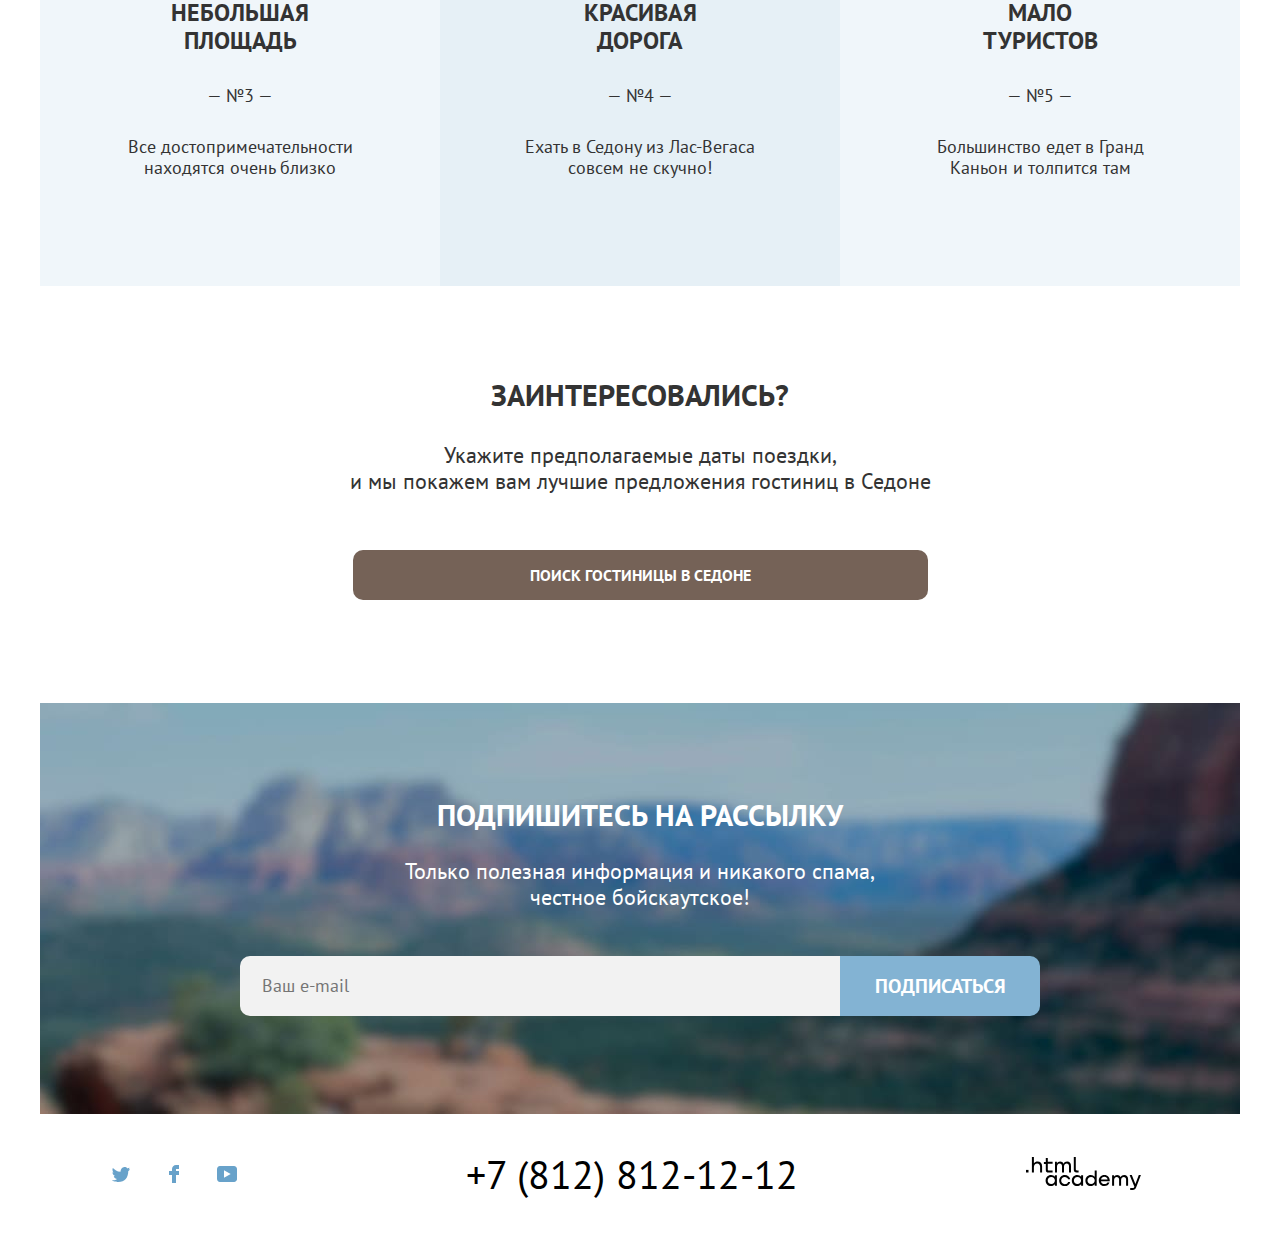
==== commit 29d8519b: "базовая стилизация мобильной версии главной страницы по бэм" ====
--- a/index.html
+++ b/index.html
@@ -5,7 +5,8 @@
     <title>Sedona</title>
     <!-- <link rel="stylesheet" href="styles/reset.css"> -->
     <link rel="stylesheet" href="styles/style.css">
-    <meta content="width=device-width, initial-scale=1" name="viewport">
+    <link rel="icon" href="favicon.ico">
+    <!-- <meta content="width=devie-width, initial-scale=1" name="viewport"> -->
   </head>
   <body>
       <header class="page-header">
@@ -44,21 +45,7 @@
         </nav>
       </header>
       <main class="main-index">
-        <div class="img-container">
-          <!-- <img class="index-img" src="images/welcome.svg" width="485" height="352">
-          <img class="index-div" src="images/divider.svg" width="1200" height="57"> -->
-          <svg xmlns="http://www.w3.org/2000/svg" width="458" height="352" fill="none"><path fill="#766458" d="m152.3 56.1-2.8 4.9h-2.7l-.9 1.4h2.8l-6.1 10.4c-1.3 2.2-.4 4.2 2.1 4.2 1.8 0 3.7-1.3 5.6-3.1 0 3.8 5.3 4.5 8.6.5h.7c1.8 0 4.6-1.1 6.2-2.9-.2-.4-.7-.9-1.1-1l-.2.2c-1.4 1.5-3 2.2-4.6 2.2l2.8-4.8c1.8-3.1.1-6.1-2.7-6.1-2.3 0-4.1.9-5.9 3.9l-1.5 2.6-1.2 2.1-.2.2c-2.2 2.5-4.3 4.5-5.6 4.5-.7 0-1-.5-.3-1.6l6.5-11.2h2.5l.7-1.5h-2.5l2.8-4.9h-3Zm7.5 7.8c1 .1 1.4 1.3.4 3l-2.2 3.7h-.1c-1 0-1.8.8-1.8 1.8 0 .4.1.7.3 1v.1c-1.4 2.4-4.9 2-3.1-1.1l2.3-3.9 1.5-2.4c.9-1.6 2-2.2 2.7-2.2Zm22-7.8L179 61h-2.7l-.9 1.4h2.8L172 72.8c-1.3 2.2-.4 4.2 2.1 4.2 1.2 0 2.5-.6 3.9-1.6l-.8 1.3h3l4.6-7.9c4.6-5.8 6.7-5 5.4-2.8l-3.9 6.7c-1.3 2.2-.4 4.2 2.1 4.2 1.8 0 3.8-1.4 5.7-3.2.1 1.9 1.7 3.2 4.1 3.2 3.4 0 6.8-2.6 9.3-5.5-.2-.4-.7-.9-1.1-1l-.2.2c-2.2 2.5-5 4.5-7.1 4.5-1.9 0-3-1.1-1.6-3.6l.3-.5c1.9.8 5.6.4 7.9-3.4l.4-.7c1.6-2.8.1-4.8-2.4-4.8-2.4 0-4.4 1.3-5.7 3.4l-2.9 5-.2.2c-2.2 2.5-4.3 4.5-5.6 4.5-.7 0-1-.5-.4-1.6l4.4-7.5c1.3-2.3.1-3.9-1.6-3.9-1.3 0-2.7.7-4.2 2.3l4.8-8.3h-3l-8.4 14.4-.2.2c-2.2 2.5-4.3 4.5-5.6 4.5-.7 0-1-.5-.3-1.6l6.5-11.2h2.5l.9-1.4h-2.5l2.8-4.9-3.2-.1Zm21.3 8.2c1-.1 1.5.9.5 2.6l-.4.7c-1.4 2.4-3.4 2.4-4.5 2l1.9-3.4c.7-1.2 1.7-1.8 2.5-1.9Zm44.3-5.4c-1.7 1.5-1.9 3.2-.8 4.6l.3.3c-1.3 1.9-3.1 4.4-5.1 6.7l-.2.2c-1.4 1.5-3 2.2-4.6 2.2l2.8-4.8c1.8-3.1.1-6.1-2.7-6.1-2.3 0-4.1.9-5.9 3.9l-1.5 2.6-1.2 2.1-.2.2c-2.5 2.8-4.6 4.7-7 5.7l6.8-11.4h-1.8c0-1.2-1.3-2.9-3.2-2.9-1.6 0-3.9 1.3-5.2 3.4l-4.2 7.2c-1.3 2.2-.4 4.2 2.1 4.2.8 0 1.9-.4 2.9-1l-.8 1.4c-4.1 1.2-6.6 2.9-6.6 5.1 0 2.9 4.4 3.5 6.6-.2l2.3-3.9c2.4-.7 4.8-2.1 7.2-4.5 0 3.8 5.3 4.6 8.6.5h.7c1.8 0 4.6-1.1 6.2-2.9 1.4-1.7 2.6-3.2 5-6.4l.4.5c.4.5.5 1.1.2 1.7l-3.2 5.5c-1.3 2.2-.4 4.2 2.1 4.2 1.5 0 3.2-1 4.8-2.4-.1 1.4.9 2.4 2.6 2.4.8 0 1.9-.4 2.9-1l-.8 1.4c-4.1 1.2-6.6 2.9-6.6 5.1 0 2.9 4.4 3.5 6.6-.2l2.3-3.9c2.5-.8 4.9-2.2 7.4-4.6.1 1.9 1.7 3.2 4.1 3.2 2.5 0 4.9-1.4 7-3.2-.1 3.9 5.3 4.7 8.6.6h.7c.9 0 2.2-.3 3.4-.9-.8 2.1-.1 3.5 1.7 3.5 1.7 0 3.5-1.5 5-2.9-.3 1.6.7 2.9 2.6 2.9 2.5 0 5.4-2.6 7.9-5.5 1.7-2 3.2-4 4.3-5.4-1.2 3.1-.6 8.7-3.4 8.7-1 0-1.4-1.1-1.4-1.1l-1.9 1s.6 2.4 3.3 2.4c.3 0 .6 0 .8-.1h.1c3.1-.4 6.1-2.8 8.4-5.4-.2-.5-.7-.9-1.1-1l-.2.2c-1.1 1.2-2.3 2.3-3.6 3.2 1-2.8.8-7.2 2.6-11l-2.3-1.2c-1.2 1.7-4 5.6-6.7 8.7l-.2.2c-2.2 2.5-4.3 4.5-5.6 4.5-.7 0-1-.5-.3-1.6l6.4-11.2h-3l-5.4 9.3c-2.3 2.1-4.1 3.2-4.6 3-.8-.3 0-1.4.4-2.1l5.9-10.2h-3l-4.7 8.1-.2.2c-1.4 1.5-3 2.2-4.6 2.2l2.8-4.8c1.8-3.1.1-6.1-2.7-6.1-2.3 0-4.1.9-5.9 3.9l-1.5 2.6-1.2 2.1-.2.2c-2.2 2.5-5 4.5-7.1 4.5-1.9 0-3-1.1-1.6-3.6l.3-.5c1.9.8 5.6.4 7.9-3.4l.4-.7c1.6-2.8.1-4.8-2.4-4.8-2.4 0-4.4 1.3-5.7 3.4l-2.9 5-.2.2c-2.5 2.8-4.6 4.7-7 5.7l6.8-11.4h-1.8c0-1.2-1.3-2.9-3.2-2.9-1.6 0-3.9 1.3-5.2 3.4l-2.9 4.9-.2.2c-2.2 2.5-4.3 4.5-5.6 4.5-.7 0-1-.5-.3-1.6l3-5.2c1-1.8.6-2.9-.4-4l-1.7-2c-.4-.5-.4-1.1.2-1.7l-1.9-1.9Zm-10.3 5c1 .1 1.5 1.3.4 3l-2.2 3.7h-.1c-1 0-1.8.8-1.8 1.8 0 .4.1.7.3 1v.1c-1.4 2.4-4.9 2-3.1-1.1l2.3-3.9 1.5-2.4c.9-1.6 1.9-2.2 2.7-2.2Zm50.2 0c1 .1 1.5 1.3.4 3l-2.2 3.7h-.1c-1 0-1.8.8-1.8 1.8 0 .4.1.7.3 1v.1c-1.4 2.4-4.9 2-3.1-1.1l2.3-3.9 1.5-2.4c.8-1.6 1.9-2.2 2.7-2.2Zm-11.7.4c1-.1 1.5.9.5 2.6l-.4.7c-1.5 2.4-3.4 2.4-4.5 2l1.9-3.4c.7-1.2 1.7-1.8 2.5-1.9Zm-52.4.2c1 0 1.7.9.8 2.4l-2.3 4c-1.8 2.9-3.7 4.3-4.9 4.3-.7 0-1-.5-.3-1.6l4.2-7.3c.7-1.2 1.7-1.8 2.5-1.8Zm38.9 0c1 0 1.7.9.8 2.4l-2.3 4c-1.8 2.9-3.7 4.3-4.9 4.3-.7 0-1-.5-.3-1.6l4.2-7.3c.7-1.2 1.7-1.8 2.5-1.8Zm-45.3 14.9-1.4 2.4c-.6 1.1-1.7.9-1.7.1 0-.7.8-1.6 3.1-2.5Zm38.9 0-1.4 2.4c-.6 1.1-1.7.9-1.7.1.1-.7.8-1.6 3.1-2.5ZM101 67.8h28.9v1.9H101v-1.9Zm227.1 0H357v1.9h-28.9v-1.9Z"/><path fill="#81B3D3" d="M322.7 37.4v7.7h-20.8V.4h20.8V8h-13.2v10.8H320v7.7h-10.5v10.9h13.2ZM289.9.4h7.6v44.7h-7.6v-22l-3 11.4h-7.4l-3-11.4v22h-7.6V.4h7.6l6.8 21.6L289.9.4ZM258 8h-5.5v29.3h5.5V8Zm3-7.6c2.5 0 4.7 2.1 4.7 4.7v35.3c0 2.6-2.2 4.7-4.7 4.7h-11.4c-2.6 0-4.7-2.2-4.7-4.7V5.1c0-2.6 2.1-4.7 4.7-4.7H261Zm-28 28.2 7.7-1.8v13.6c0 2.6-2.2 4.7-4.7 4.7h-11.4c-2.6 0-4.7-2.2-4.7-4.7V5.1c0-2.6 2.1-4.7 4.7-4.7H236c2.5 0 4.7 2.1 4.7 4.7v9.1L233 16V8h-5.5v29.3h5.5v-8.7Zm-16.8 8.8v7.7H198V.4h7.6v37h10.6Zm-21.4 0v7.7H174V.4h20.8V8h-13.2v10.8h10.5v7.7h-10.5v10.9h13.2ZM162.6.4h7.7L169 45.1h-14.5l-2-18.5-2 18.5H136L135 .4h7.6l.6 37h.8l4.8-37h7.6l4.9 37h.8l.5-37Z"/><path fill="#fff" d="m380.7 213.9 25.4-74h25.2l25.7 74h-20.2l-3.7-13.4h-28.6l-3.8 13.4h-20Zm35.7-52.1-7.5 24.5H429l-7.5-24.5-1.2-3.6c-.3-1.3-.6-2.5-.8-3.8-.2-.5-.3-.9-.3-1.3-.1-.5-.2-.9-.2-1.3-.1.4-.2.8-.3 1.3-.1.4-.2.8-.2 1.3-.1.2-.1.3-.1.5 0 .1 0 .2-.1.3-.2 1.1-.5 2.3-.8 3.4-.5 1-.8 2.1-1.1 3.2Zm-117.7 52.1v-74h19.5l27.9 38c.7 1.1 1.4 2.3 2 3.5.7 1.2 1.4 2.4 2 3.6l1.4 3c.5 1 .9 2 1.4 2.9l-.3-2.4c-.1-.8-.2-1.6-.2-2.4-.2-1.6-.3-3.2-.3-4.8-.1-1.7-.1-3.3-.1-5V140h19.4v74H352l-28.1-38.2c-.8-.9-1.5-2-2.2-3.3-.7-1.3-1.4-2.7-2-4.1-.4-1-.9-1.9-1.4-2.9-.4-.9-.7-1.9-1.2-2.8.4 2.4.7 4.8.9 7.3.2 2.5.3 5 .3 7.4v36.5h-19.6Zm-88-54.9c3.6-6.6 8.5-11.6 14.9-15.1s13-5.2 19.9-5.2c.9 0 1.9 0 2.8.1 1 .1 2 .2 2.9.2 2.9.4 5.7 1.1 8.5 2.1 2.9 1 5.6 2.3 8.1 3.9 5.5 3.6 9.8 8.3 12.8 14.3 3 5.9 4.5 12 4.5 18.5 0 .8 0 1.6-.1 2.4 0 .8-.1 1.5-.2 2.3-.2 1.7-.5 3.3-.9 4.9-.4 1.6-.9 3.1-1.5 4.6-3.3 7.5-8.3 13.4-15.2 17.5-6.9 4.1-14.1 6.2-21.7 6.2-.5 0-1.1 0-1.6-.1h-1.5c-2.7-.2-5.3-.7-7.9-1.4-2.6-.7-5.1-1.7-7.4-2.9-6.5-3.4-11.6-8.2-15.3-14.5-3.7-6.3-5.6-12.9-5.6-19.7 0-1 0-2 .1-3s.2-2.1.5-3.1c.4-2 .9-4.1 1.6-6 .4-2.2 1.3-4.1 2.3-6Zm52.8 26.6.6-2.4c.2-.9.4-1.7.5-2.6.1-.5.1-1.1.1-1.6.1-.5.1-1 .1-1.5s0-.9-.1-1.4v-1.4c-.4-3.3-1.4-6.5-3-9.6-1.6-3.1-3.9-5.5-6.7-7.2-.8-.4-1.5-.7-2.3-1-.8-.3-1.5-.6-2.3-.8-.8-.2-1.5-.3-2.3-.3-.8-.2-1.5-.2-2.3-.2-3.9 0-7.6 1.2-10.9 3.7-3.3 2.5-5.7 5.8-7 9.9l-.2.5v.5c-.2.7-.4 1.5-.6 2.2-.2.7-.3 1.4-.5 2.2l-.2 1.6v2.4c0 .2 0 .5.1.8.2 4.1 1.5 8 3.7 11.7 2.3 3.6 5.5 6 9.5 7.2l1.4.5c.5.1 1 .2 1.5.2l1.4.2h1.4c4.1 0 7.8-1.2 11-3.6 3.3-2.6 5.7-5.9 7.1-10ZM181.4 207c-3.6 2.5-7.6 4.2-11.8 5.1-4.2.9-8.6 1.5-12.9 1.7-1.2.1-2.5.1-3.7.1h-23.8v-74h25.1c1.2 0 2.4 0 3.6.1 4.2.2 8.3.8 12.3 1.7 4.1.9 7.9 2.7 11.3 5.1 4.3 3 7.7 7 10.1 12 2.4 5 3.8 10.1 4.1 15.3.1.5.1.9.1 1.4v2.9c-.2 5.5-1.5 10.8-3.9 15.9s-6 9.4-10.5 12.7Zm-32.4-9.7c.2 0 .5 0 .7.1h.8c.3 0 .6 0 .8.1h3.1c.9-.1 1.7-.2 2.4-.2 2-.2 4-.5 5.9-1 1.9-.5 3.7-1.4 5.2-2.4 2.5-1.8 4.3-4.2 5.5-7.2 1.2-3.1 1.9-6.3 1.9-9.6v-.9c0-.3 0-.6-.1-.9-.2-2.9-.9-5.8-2.1-8.5-1.2-2.8-2.9-5-5.1-6.6-1.6-1.3-3.5-2.2-5.5-2.7s-4-.7-6-.8H149v40.6Zm-79.9 16.6v-74h45.4V156H88.9v13h24v15.8h-24v12.5h25.5v16.6H69.1ZM9.7 190.1c.1.1.1.2.1.2.1 0 .2 0 .2.1 2.1 2.3 4.5 4.5 7.1 6.5 2.6 1.9 5.7 3 9.1 3.1.1 0 .2 0 .2.1h.3c.1 0 .2 0 .2.1h1.3c.4-.1.7-.2 1-.2 1.2-.2 2.4-.7 3.5-1.4 1.2-.7 2.1-1.5 2.7-2.6l.2-.5.2-.5c.2-.5.3-1 .3-1.5.1-.5.1-.9.1-1.3 0-2.1-.9-3.8-2.8-5.2-1.7-1.4-3.7-2.6-5.8-3.4-.8-.3-1.6-.5-2.4-.7-.7-.2-1.5-.4-2.2-.6h-.2c-.1-.1-.2-.1-.2-.1-3.8-.9-7.4-2.4-10.7-4.4-3.3-2.1-5.6-5.1-6.9-8.9-.2-.8-.5-1.6-.7-2.4-.2-.9-.3-1.8-.3-2.7v-3.4c.1-.6.2-1.2.3-1.9.2-1.6.6-3.1 1.2-4.6.5-1.5 1.2-2.9 2.1-4.2 2.5-4.1 5.7-7 9.5-8.8 3.9-1.8 8.1-2.7 12.3-2.7 1 0 2 .1 3 .2l3.3.3c2.8.5 5.6 1.3 8.2 2.3 2.8 1.1 5.3 2.4 7.7 3.8l-6.4 14.3c-2.1-1.5-4.3-2.9-6.6-4.1-2.3-1.2-4.8-1.7-7.5-1.7h-.9c-1.8.2-3.4 1-5 2.4-1.5 1.3-2.3 2.7-2.3 4.3v.7c.1.2.2.5.3.7.2.5.4 1 .8 1.5s.8.9 1.3 1.3c.9.7 2.1 1.4 3.7 2 1.6.5 3.3 1.1 5.1 1.6 1.5.4 2.9.8 4.3 1.2 1.4.3 2.6.6 3.5.9 4.3 1.5 7.6 4.1 9.8 7.8 2.2 3.6 3.3 7.4 3.4 11.4v.6c0 .5 0 .9-.1 1.4v1.3c-.5 4-1.8 7.9-3.9 11.5-2.1 3.6-4.9 6.4-8.5 8.4-1.3.6-2.7 1.2-4.1 1.6-1.4.4-2.8.7-4.2 1-1.1.2-2.3.4-3.5.5-1.1.2-2.2.2-3.4.2H26c-4.6-.2-9.2-1.2-13.7-3-4.5-1.9-8.5-4.5-12-7.7l9.4-14.8Zm341.6 147.1c0-.3.1-.6.2-.9.1-.3.3-.6.5-.8.2-.2.5-.4.8-.6.3-.1.7-.2 1.1-.2.5 0 .9.1 1.3.3.4.2.8.4 1.1.7.2.3.4.6.6 1 .1.4.2.8.2 1.3 0 .9-.2 1.6-.5 2.4-.3.7-.7 1.4-1.3 1.9-.3.3-.5.5-.8.7-.3.2-.6.4-.9.5-.3.1-.5.3-.7.4-.1.1-.2.1-.4.2l-1.4-2c.2-.1.5-.2.8-.4.3-.1.6-.3.9-.5.3-.2.5-.5.7-.8.2-.3.3-.6.3-1-.6 0-1.2-.2-1.7-.6-.6-.3-.8-.8-.8-1.6Zm7.8 0c0-.3.1-.6.2-.9.1-.3.3-.6.5-.8.2-.2.5-.4.8-.6.3-.1.7-.2 1.1-.2.5 0 .9.1 1.3.3.4.2.8.4 1.1.7.2.3.4.6.6 1 .1.4.2.8.2 1.3 0 .8-.1 1.6-.5 2.4-.3.7-.7 1.4-1.3 1.9-.3.3-.5.5-.8.7-.3.2-.6.4-.9.5-.3.1-.5.3-.7.4-.1.1-.2.1-.4.2l-1.3-2c.2-.1.5-.2.8-.4.3-.1.6-.3.9-.5.3-.2.5-.5.7-.8.2-.3.3-.6.3-1-.6 0-1.2-.2-1.7-.6-.7-.3-.9-.8-.9-1.6ZM94.5 278.5c0 .3-.1.6-.2.9-.1.3-.3.6-.5.8-.5.5-1.2.8-1.9.8-.4 0-.9-.1-1.3-.3-.4-.2-.8-.4-1.1-.7-.3-.3-.5-.7-.6-1-.1-.4-.2-.8-.2-1.3 0-.9.2-1.6.5-2.4.3-.7.7-1.4 1.3-1.9.3-.3.5-.5.8-.7.3-.2.6-.4.9-.5.3-.1.5-.3.7-.4.2-.1.3-.1.4-.2l1.3 2c-.3.1-.6.2-.8.4-.3.1-.6.3-.9.5-.3.2-.5.5-.7.8-.2.3-.3.6-.3 1 .7 0 1.2.2 1.7.6.7.4.9.9.9 1.6Zm-7.8 0c0 .6-.2 1.2-.7 1.7-.2.2-.5.4-.8.6-.3.1-.7.2-1.1.2-.4 0-.9-.1-1.3-.3-.4-.2-.8-.4-1.1-.7-.3-.3-.5-.7-.6-1-.1-.4-.2-.8-.2-1.3 0-.9.2-1.6.5-2.4.3-.7.7-1.4 1.3-1.9.2-.2.5-.5.8-.7.3-.2.6-.4.9-.5.3-.1.5-.3.7-.4.2-.1.3-.1.4-.2l1.3 2c-.2.1-.5.2-.8.4-.3.1-.6.3-.9.5-.3.2-.5.5-.7.8-.2.3-.3.6-.3 1 .7 0 1.2.2 1.7.6.6.4.9.9.9 1.6ZM332 335.4h3.8l11.8-20.6h-3.8L332 335.4Zm-.1 1.5c-1.2 0-2.2 1-2.2 2.2 0 1.2.9 2.2 2.2 2.2 1.2 0 2.2-.9 2.2-2.2 0-1.3-1-2.2-2.2-2.2Zm-26.4-5.5 1.1-1.9c4.4-6.1 7.3-4.4 6-2.1l-1.8 3.1c-1.1 1.9-4.5 3.3-5.3.9Zm25.1 2.9c-.2-.6-.9-1.2-1.4-1.3l-.3.3c-1.3 1.6-2.9 2.9-4.5 4.1 1.2-3.6.9-9.1 3.3-14l-2.8-1.5c-1.6 2.1-5 7.1-8.4 11.1l-.3.3c-2.7 3.2-5.4 5.7-7 5.7-.8 0-1.6-.8-1.6-2.5v-1.6c2.7.3 5.5-1.4 7.2-4.5l1-1.7c3.5-6-2.2-8-6.1-4.5l5.4-9.3h-3.8l-10.8 18.7c-.2-.2-.4-.3-.7-.5l-.3.3c-2.7 3.2-6.2 5.7-8.9 5.7-2.3 0-3.7-1.5-2-4.5l3.9-6.8c2.2-3.7 6-3.1 3.8.8l-.5.9h3.1l.5-.9c2-3.5.1-6.1-3-6.1s-5.5 1.6-7.1 4.4l-3.7 6.4c-.1 0-.2-.1-.2-.1l-.3.3c-2.7 3.2-5.4 5.7-7 5.7-.8 0-1.3-.6-.4-2.1l8.1-14.1H282l-6.7 11.7c-2.9 2.6-5.1 4.1-5.8 3.7-.9-.4 0-1.8.5-2.6l7.4-12.9h-3.8l-7.3 12.7c-.8.7-2.4 1.4-3.2 1.9 1.2-3.6.9-9.1 3.3-14l-2.8-1.5c-1.6 2.1-10.3 13.7-13.7 17.7.3.5.9.9 1.4 1.3 2.1-2.5 9.3-11.7 10.7-13.5-1.5 3.9-.7 11-4.3 11-1.3 0-1.8-1.4-1.8-1.4l-2.4 1.2s.7 3 4.1 3c.4 0 .7 0 1.1-.1h.1c1.9-.3 4.6-1.1 6.4-2.4 0 1.5.9 2.5 2.5 2.5 2.1 0 4.4-1.9 6.2-3.6-.4 2 .8 3.6 3.2 3.6 2.3 0 5-1.9 7.4-4.4 0 2.5 2 4.4 5.1 4.4 3.1 0 6.1-1.7 8.7-4l-2.1 3.7h3.8l4.3-7.5v3c0 3.2.6 4.9 3.7 4.9s6.7-3.3 9.8-7c2.1-2.5 4-5.1 5.4-6.9-1.5 3.9-.7 11-4.3 11-1.3 0-1.8-1.4-1.8-1.4l-2.4 1.2s.7 3 4.1 3c.4 0 .7 0 1.1-.1h.1c4-.5 7.8-3.6 10.6-6.9ZM216 333.2h-.2c-1.2 0-2.2 1-2.2 2.3 0 .5.1.9.4 1.3v.1c-1.8 3-6.1 2.5-3.9-1.5l2.9-5 1.8-3.1c2.7-4.5 6.3-2.7 4 1.2l-2.8 4.7Zm-25.4 14.2c-.8 1.4-2.1 1.2-2.1.2s.9-2.1 3.8-3.2l-1.7 3Zm-28.8-13.8c-2.3 3.6-4.5 5.3-6.1 5.3-.8 0-1.3-.6-.4-2.1l5.3-9.2c2-3.5 6.1-2.6 4.2.8l-3 5.2Zm-12-14.7c1.1-1.9 2.4-2.8 3.4-2.8 1.4 0 2.1.9 2.1 2.3 0 3.5-4.4 10.8-10.2 9.9h-.8l5.5-9.4Zm92.8 14.1-.3.3c-2.7 3.2-5.4 5.7-7 5.7-.8 0-1.3-.6-.4-2.1l5.4-9.6c1.6-2.9.1-4.9-2-4.9-1.6 0-3.3.9-5.2 2.8l1.4-2.5h-3.8l-6.1 10.5c-.2-.1-.3-.2-.5-.3l-.3.3c-1.7 1.9-3.8 2.8-5.7 2.8l3.6-6.1c2.3-4 .2-7.7-3.4-7.7-2.9 0-5.2 1.2-7.3 4.9l-1.9 3.2-1.6 2.8c-.1-.1-.2-.1-.3-.2l-.3.3c-3.1 3.6-5.8 5.9-8.8 7.2l10.4-17.7h-3.8l-6.7 11.6c-2.9 2.7-5.2 4.2-5.9 3.9-.9-.4 0-1.8.5-2.6l7.4-12.9h-3.8l-6 10.4c-.1-.1-.2-.1-.3-.2l-.3.3c-2.7 3.2-5.4 5.7-7 5.7-.8 0-1.3-.6-.4-2.1l5.4-9.6c1.6-2.9.1-4.9-2-4.9-1.6 0-3.3.9-5.2 2.8l1.4-2.5H178l-6 10.4c-.1-.1-.2-.1-.4-.2l-.3.3c-2.7 3.2-5.4 5.7-7 5.7-.8 0-1.3-.6-.4-2.1L170 326h-2.1c.1-1.6-1.5-3.8-4-3.8-2 0-4.9 1.6-6.5 4.4l-3.9 6.7c-.3-.2-.6-.4-.8-.5l-.3.3c-2.7 3.2-4.8 5.7-8.6 5.7-2.6 0-4.1-2.6-1.9-6.4l1.1-1.9c.7.1 1.4.2 2.1.2 4 0 8.6-2.1 11.6-7.3 1.1-1.9 1.5-3.6 1.5-5.1 0-3.4-2.2-5.6-5-5.6-2.1 0-4.5 1.5-6.2 4.4l-5.9 10.1c-2.2-1.2-3.4-3.3-3.4-5.4 0-1.7.8-3.5 2.4-4.8l-1.2-2.2c-2.7 1.9-3.9 4.5-3.9 7 0 3 1.7 5.9 4.8 7.5l-1.1 2c-2.7 4.6-1.1 9.7 4.2 9.7 4.2 0 6.1-1.9 8.7-4.4-.8 2.4.4 4.4 3 4.4 1.5 0 3.4-1 5.2-2.5.2 1.5 1.3 2.5 3.3 2.5 1.8 0 3.8-1.1 5.7-2.8l-1.4 2.4h3.8l5.8-10.1c5.8-7.2 8.4-6.3 6.7-3.5l-4.9 8.5c-1.6 2.8-.5 5.4 2.6 5.4 2 0 4.3-1.4 6.4-3.4-.5 2.1.5 3.4 2.4 3.4 1.8 0 3.9-1.5 5.6-3l-2.1 3.6c-5.1 1.5-8.3 3.6-8.3 6.5 0 3.6 5.6 4.4 8.3-.3l2.9-5c3.2-1 6.3-3 9.5-6.2-.5 5.3 6.5 6.5 10.7 1.1h.8c1.4 0 3.2-.5 4.9-1.5l-2.5 4.4h3.8l5.8-10.1c5.8-7.2 8.4-6.3 6.7-3.5l-4.9 8.5c-1.6 2.8-.5 5.4 2.6 5.4s6.7-3.3 9.8-7c-.1 0-.7-.6-1.2-.8Zm118.6-35.6c-2.3 3.7-4.6 5.5-6.2 5.5-.8 0-1.3-.6-.4-2.1l5.3-9.2c2-3.5 6.1-2.6 4.2.8l-2.9 5Zm-36.2.2c-2.3 3.6-4.5 5.3-6.1 5.3-.8 0-1.3-.6-.4-2.1l5.3-9.2c2-3.5 6.1-2.6 4.2.8l-3 5.2Zm-39.9 13.8c-.8 1.4-2.1 1.2-2.1.2s.9-2.1 3.8-3.2l-1.7 3Zm8-28.5c1.1-1.9 2.4-2.8 3.4-2.8 6 0 1.5 14.4-8.1 12.2h-.8l5.5-9.4Zm77.7 14.1-.3.3c-2.7 3.2-5.4 5.7-7 5.7-.8 0-1.3-.6-.4-2.1l12.8-22.1h-3.8l-5.6 9.6c-.7-1.1-1.9-2-3.5-2-2 0-4.9 1.6-6.5 4.4l-3.7 6.4c-.1 0-.2-.1-.2-.1l-.3.3c-2.7 3.2-5 5.7-6.7 5.7-.8 0-1.3-.6-.4-2.1l5.5-9.6c1.6-2.9.1-4.9-2-4.9-1.6 0-3.3.9-5.2 2.8l1.4-2.5h-3.8l-6 10.4c-.1-.1-.2-.1-.4-.2l-.3.3c-2.7 3.2-5.4 5.7-7 5.7-.8 0-1.3-.6-.4-2.1l6.1-10.7H331c.1-1.6-1.5-3.8-4-3.8-2 0-4.9 1.6-6.5 4.4l-3.7 6.3-.2.2c-2.7 3.2-5.8 5.7-7.4 5.7-.8 0-1.3-.6-.4-2.1l3.8-6.6c1.3-2.3.7-3.6-.5-5.1l-2.1-2.5c-.5-.7-.5-1.5.2-2.2l-2-2.1c-2.1 1.9-2.3 4.1-1 5.8l.3.4c-1.7 2.4-3.9 5.6-6.4 8.5l.3.3c-3.1 3.6-5.8 5.9-8.7 7.2l4.8-8.2h-3.8l-.4.7c-2 3.5-4.3 6-7.2 6-2.6 0-3-2.6-.8-6.4l1.1-1.9c.7.1 1.4.2 2.1.2 13.4 0 19.9-18 8.1-18-2.1 0-4.5 1.5-6.2 4.4l-5.9 10.1c-2.2-1.2-3.4-3.3-3.4-5.4 0-1.7.8-3.5 2.4-4.8l-1.2-2.2c-2.7 1.9-3.9 4.5-3.9 7 0 3 1.7 5.9 4.8 7.5l-1.1 2c-2.7 4.6-2.2 9.7 3.2 9.7 1.6 0 2.9-.5 4.1-1.2l-1 1.7c-5.1 1.6-8.3 3.6-8.3 6.5 0 3.6 5.6 4.4 8.3-.3l2.9-5c3.9-1.2 7.8-3.9 11.9-8.7-.1-.1-.1-.2-.2-.4 1.7-2 3.1-3.9 6-7.7l.5.6c.5.6.7 1.4.2 2.1l-4 6.9c-1.6 2.8-.5 5.4 2.6 5.4 1.9 0 4.3-1.2 6.4-3 0 1.7 1.1 3 3.3 3 1.5 0 3.4-1 5.2-2.5.2 1.5 1.3 2.5 3.3 2.5 1.8 0 3.8-1.1 5.7-2.8l-1.4 2.4h3.8l5.8-10.1c5.8-7.2 8.4-6.3 6.7-3.5l-4.9 8.5c-1.6 2.8-.5 5.4 2.6 5.4 2 0 3.8-1.4 6-3.3-.2 1.9 1 3.3 3.3 3.3 1.5 0 3.4-1 5.2-2.5.2 1.5 1.3 2.5 3.3 2.5 3.1 0 6.7-3.3 9.8-7-.5-.3-1.1-.9-1.6-1.1Zm-112.3-5.3c2.2-3.7 6-3.1 3.8.8l-.5.9c-1.8 3.1-4.3 3-5.7 2.5l2.4-4.2Zm-3 13.6c4.3 0 8.5-3.3 11.7-7-.3-.5-.9-1.1-1.4-1.3l-.3.3c-2.7 3.2-6.2 5.7-8.9 5.7-2.3 0-3.7-1.5-2-4.5l.4-.7c2.4 1 7 .5 9.8-4.4l.5-.9c2-3.5.1-6.1-3-6.1-3 0-5.5 1.6-7.1 4.4l-3.7 6.3s-.1 0-.1-.1l-.3.3c-2.7 3.2-5.4 5.7-7 5.7-.8 0-1.3-.6-.4-2.1l5.4-9.6c1.6-2.9.1-4.9-2-4.9-1.6 0-3.4.9-5.3 2.9l6-10.5H244l-10.7 18.5c-.1-.1-.3-.2-.4-.3l-.3.3c-2.7 3.2-5.4 5.7-7 5.7-.8 0-1.3-.6-.4-2.1l8.1-14.1h3.1l1.1-1.8h-3.1l3.6-6.2h-3.8l-3.6 6.2h-3.4l-1.1 1.8h3.4l-7.6 13.2c-1.6 2.8-.5 5.4 2.6 5.4 1.9 0 3.9-1.2 5.9-3l-1.5 2.6h3.8l5.7-10c5.8-7.3 8.4-6.4 6.8-3.6l-4.9 8.5c-1.6 2.8-.5 5.4 2.6 5.4 2.3 0 4.8-1.8 7.3-4.2.2 2.4 2.2 4.2 5.3 4.2ZM128 291.7c2.2-3.7 6-3.1 3.8.8l-.5.9c-1.8 3.1-4.3 3-5.7 2.5l2.4-4.2Zm23.1 9.2 5.3-9.2c2-3.5 6.1-2.6 4.2.8l-2.9 5.2c-2.3 3.6-4.5 5.3-6.1 5.3-.9-.1-1.4-.6-.5-2.1Zm54-9.2c2.2-3.7 6-3.1 3.8.8l-.5.9c-1.8 3.1-4.2 3-5.7 2.5l2.4-4.2Zm-57.8 9.5c-.6 2.2.6 4.1 3.1 4.1 1.5 0 3.4-1 5.2-2.5.2 1.5 1.3 2.5 3.3 2.5 2 0 4.2-1.4 6.4-3.3-.4 2 .5 3.3 2.4 3.3 2.1 0 4.4-1.9 6.2-3.6-.4 2 .8 3.6 3.2 3.6 3.1 0 6.7-3.3 9.8-7 0 0-.1-.1-.1-.2 2.1-2.4 3.9-5 5.2-6.8-1.5 3.9-.7 11-4.3 11-1.3 0-1.8-1.4-1.8-1.4l-2.4 1.2s.7 3.1 4.1 3.1c.4 0 .7 0 1.1-.1h.1c2.8-.4 5.5-2.1 7.9-4.2.1 2.5 2 4.3 5.1 4.3 4.3 0 8.5-3.3 11.7-7-.3-.5-.9-1.1-1.4-1.3l-.3.3c-2.7 3.2-6.2 5.7-8.9 5.7-2.3 0-3.7-1.5-2-4.5l.4-.7c2.4 1 7 .5 9.8-4.4l.5-.9c2-3.5.1-6.1-3-6.1s-5.5 1.6-7.1 4.4l-3.7 6.3h-.1l-.3.3c-1.3 1.6-2.9 2.9-4.5 4.1 1.2-3.6.9-9.1 3.3-14l-2.8-1.5c-1.6 2.1-5 7.1-8.4 11.1l.1.1-.1.2c-2.7 3.2-5.4 5.7-7 5.7-.8 0-1.3-.6-.4-2.1l8.1-14.1h-3.8l-6.7 11.7c-2.9 2.6-5.1 4.1-5.8 3.7-.9-.4 0-1.8.5-2.6l7.4-12.9h-3.8l-6 10.4c-.1-.1-.2-.1-.3-.2l-.3.3c-2.7 3.2-5.4 5.7-7 5.7-.8 0-1.3-.6-.4-2.1l6.1-10.7h-2.1c.1-1.6-1.5-3.8-4-3.8-2 0-4.9 1.6-6.5 4.4l-3.8 6.6c-.2-.1-.4-.3-.6-.4l-.3.3c-2.7 3.2-5.9 5.7-8.5 5.7-2.3 0-3.7-1.5-2-4.5l3.9-6.8c2.2-3.7 6-3.1 3.8.8l-.5.9h3.1l.5-.9c2-3.5.1-6.1-3-6.1s-5.1 1.6-6.7 4.4l-3.8 6.4c-.1-.1-.2-.1-.3-.2l-.3.3c-2.7 3.2-5.9 5.7-8.6 5.7-2.3 0-3.7-1.5-2-4.5l.4-.7c2.4 1 7 .5 9.8-4.4l.5-.9c2-3.5.1-6.1-3-6.1s-5.5 1.6-7.1 4.4l-4 6.8c-2.4 4-.3 7.7 4.1 7.7 3.3 0 6-2 8.8-4.6-.1 2.6 1.9 4.6 5.1 4.6 3.4.1 6.1-1.7 8.8-4Zm-36.9-14 3.1-5.2c2.8-4.8 6.3-2 4.4 1.6-1.5 2.7-3.6 3.6-7.5 3.6Zm-4.1 17.3c-2.3 0-4-.5-5.4-1.3.7-.8 1.3-1.7 1.9-2.7l6.4-11 1 .1c8.8 1.8 5.3 14.9-3.9 14.9Zm9.4-15.5c7.6-2.6 8.2-12.1.7-12.1-2.1 0-4.5 1.5-6.2 4.4L100 298.9c-.4.8-.9 1.5-1.5 2.1-2.6-3.6-1.9-9 1.8-11.3l-1.5-1.9c-7.9 5-5.6 19.6 7.6 19.6 11.3 0 16.5-13.6 9.3-18.4Z"/></svg>
-          <svg width="1200" height="60" viewBox="0 0 1200 60" fill="none" xmlns="http://www.w3.org/2000/svg">
-            <g clip-path="url(#clip0_24196_797)">
-              <path d="M 0.032 59.897 L 0 0 L 250 24 L 250 0 L 599.687 52.623 L 950 0 L 950 24 L 1200 0 L 1200 59.778 L 0.032 59.897 Z" fill="white"/>
-            </g>
-            <defs>
-              <clipPath id="clip0_24196_797">
-                <rect width="1200" height="57" fill="white"/>
-              </clipPath>
-            </defs>
-          </svg>
-        </div>
+
 
         <div class="container-description">
          <h3 class="advantages-decsription">Седона — небольшой городок в Аризоне, заслуживающий большего!</h3>
--- a/styles/style.css
+++ b/styles/style.css
@@ -360,7 +360,7 @@
 }
 
 .catalog-filter-input {
-
+  -moz-appearance: textfield;
   padding: 14px 0 11px 19px;
   color: white;
   border: 2px solid white;
@@ -376,7 +376,7 @@
 .label-input:first-child .catalog-filter-input {
   margin-right: -2px;
   border-radius: 4px 0 0 4px;
-}
+ }
 .label-input:last-child .catalog-filter-input {
   border-radius: 0 4px 4px 0;
 
@@ -1767,6 +1767,7 @@
 }
 
 .black-plate-info {
+  text-align: left;
   position: absolute;
   top: 44px;
   left: -112px;
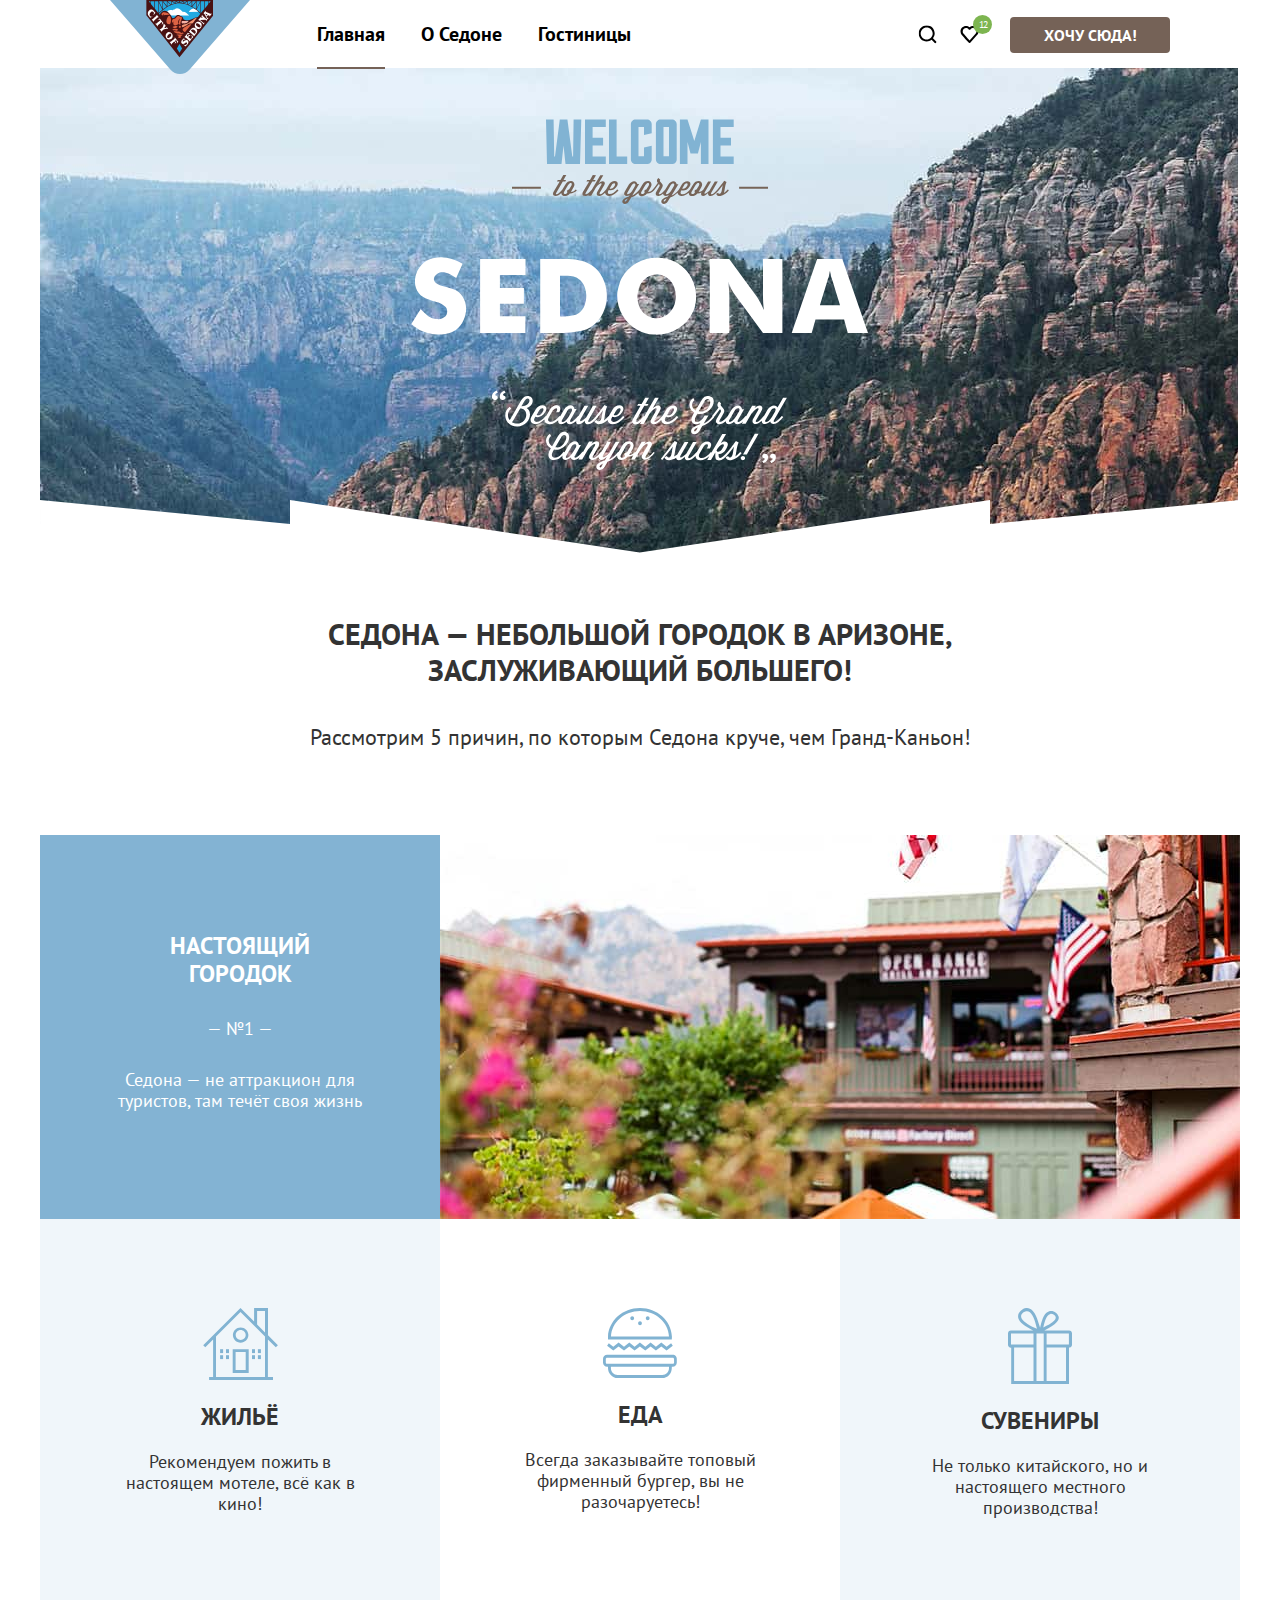
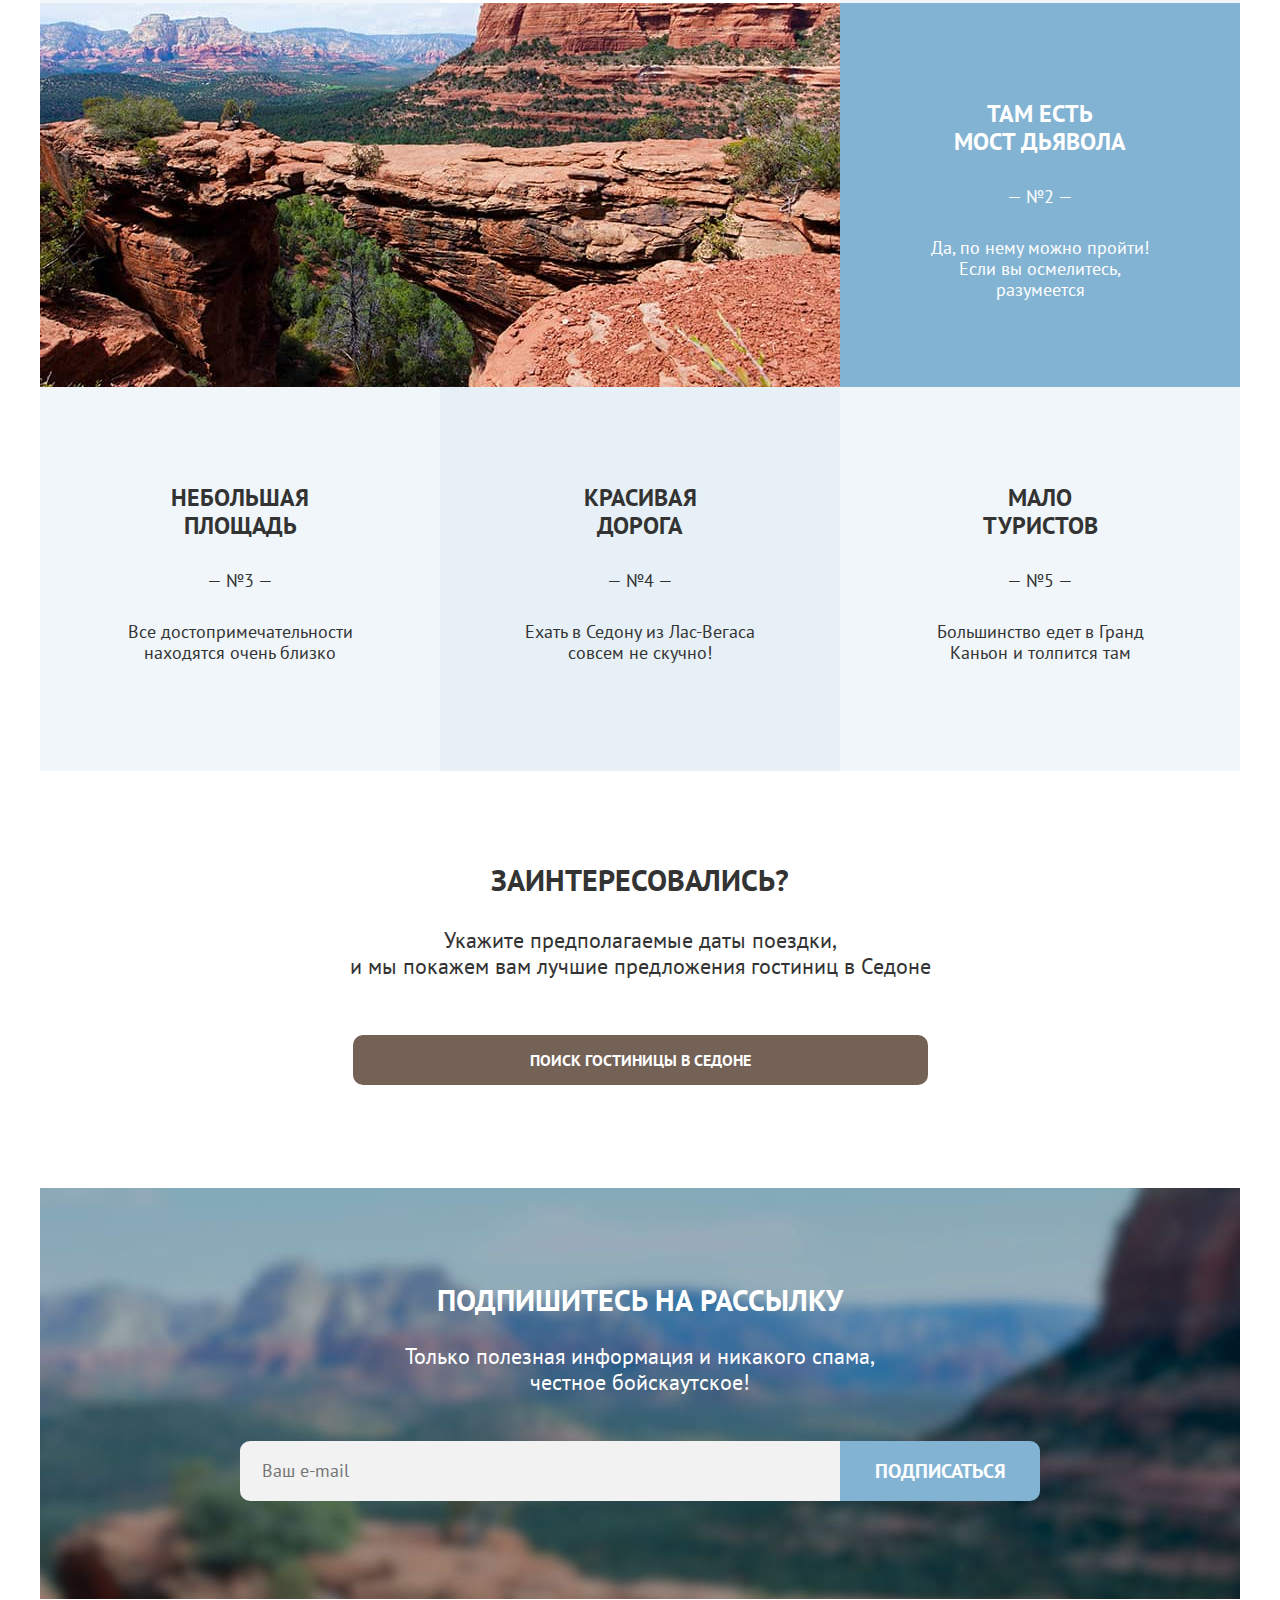
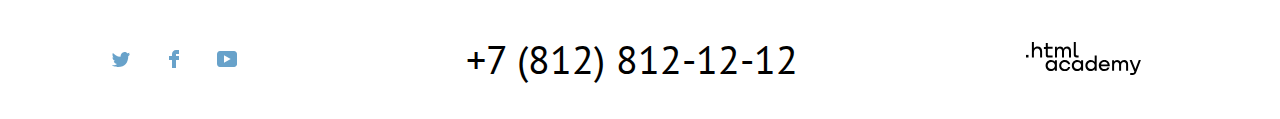
==== commit 67bd37ef: "Update index.html" ====
--- a/index.html
+++ b/index.html
@@ -44,9 +44,22 @@
           <a class="button button-order" href="catalog.html">Хочу сюда!</a>
         </nav>
       </header>
-      <main class="main-index">
-
-
+      <main class="main-index">        
+        <div class="img-container">
+          <!-- <img class="index-img" src="images/welcome.svg" width="485" height="352">
+          <img class="index-div" src="images/divider.svg" width="1200" height="57"> -->
+          <svg xmlns="http://www.w3.org/2000/svg" width="458" height="352" fill="none"><path fill="#766458" d="m152.3 56.1-2.8 4.9h-2.7l-.9 1.4h2.8l-6.1 10.4c-1.3 2.2-.4 4.2 2.1 4.2 1.8 0 3.7-1.3 5.6-3.1 0 3.8 5.3 4.5 8.6.5h.7c1.8 0 4.6-1.1 6.2-2.9-.2-.4-.7-.9-1.1-1l-.2.2c-1.4 1.5-3 2.2-4.6 2.2l2.8-4.8c1.8-3.1.1-6.1-2.7-6.1-2.3 0-4.1.9-5.9 3.9l-1.5 2.6-1.2 2.1-.2.2c-2.2 2.5-4.3 4.5-5.6 4.5-.7 0-1-.5-.3-1.6l6.5-11.2h2.5l.7-1.5h-2.5l2.8-4.9h-3Zm7.5 7.8c1 .1 1.4 1.3.4 3l-2.2 3.7h-.1c-1 0-1.8.8-1.8 1.8 0 .4.1.7.3 1v.1c-1.4 2.4-4.9 2-3.1-1.1l2.3-3.9 1.5-2.4c.9-1.6 2-2.2 2.7-2.2Zm22-7.8L179 61h-2.7l-.9 1.4h2.8L172 72.8c-1.3 2.2-.4 4.2 2.1 4.2 1.2 0 2.5-.6 3.9-1.6l-.8 1.3h3l4.6-7.9c4.6-5.8 6.7-5 5.4-2.8l-3.9 6.7c-1.3 2.2-.4 4.2 2.1 4.2 1.8 0 3.8-1.4 5.7-3.2.1 1.9 1.7 3.2 4.1 3.2 3.4 0 6.8-2.6 9.3-5.5-.2-.4-.7-.9-1.1-1l-.2.2c-2.2 2.5-5 4.5-7.1 4.5-1.9 0-3-1.1-1.6-3.6l.3-.5c1.9.8 5.6.4 7.9-3.4l.4-.7c1.6-2.8.1-4.8-2.4-4.8-2.4 0-4.4 1.3-5.7 3.4l-2.9 5-.2.2c-2.2 2.5-4.3 4.5-5.6 4.5-.7 0-1-.5-.4-1.6l4.4-7.5c1.3-2.3.1-3.9-1.6-3.9-1.3 0-2.7.7-4.2 2.3l4.8-8.3h-3l-8.4 14.4-.2.2c-2.2 2.5-4.3 4.5-5.6 4.5-.7 0-1-.5-.3-1.6l6.5-11.2h2.5l.9-1.4h-2.5l2.8-4.9-3.2-.1Zm21.3 8.2c1-.1 1.5.9.5 2.6l-.4.7c-1.4 2.4-3.4 2.4-4.5 2l1.9-3.4c.7-1.2 1.7-1.8 2.5-1.9Zm44.3-5.4c-1.7 1.5-1.9 3.2-.8 4.6l.3.3c-1.3 1.9-3.1 4.4-5.1 6.7l-.2.2c-1.4 1.5-3 2.2-4.6 2.2l2.8-4.8c1.8-3.1.1-6.1-2.7-6.1-2.3 0-4.1.9-5.9 3.9l-1.5 2.6-1.2 2.1-.2.2c-2.5 2.8-4.6 4.7-7 5.7l6.8-11.4h-1.8c0-1.2-1.3-2.9-3.2-2.9-1.6 0-3.9 1.3-5.2 3.4l-4.2 7.2c-1.3 2.2-.4 4.2 2.1 4.2.8 0 1.9-.4 2.9-1l-.8 1.4c-4.1 1.2-6.6 2.9-6.6 5.1 0 2.9 4.4 3.5 6.6-.2l2.3-3.9c2.4-.7 4.8-2.1 7.2-4.5 0 3.8 5.3 4.6 8.6.5h.7c1.8 0 4.6-1.1 6.2-2.9 1.4-1.7 2.6-3.2 5-6.4l.4.5c.4.5.5 1.1.2 1.7l-3.2 5.5c-1.3 2.2-.4 4.2 2.1 4.2 1.5 0 3.2-1 4.8-2.4-.1 1.4.9 2.4 2.6 2.4.8 0 1.9-.4 2.9-1l-.8 1.4c-4.1 1.2-6.6 2.9-6.6 5.1 0 2.9 4.4 3.5 6.6-.2l2.3-3.9c2.5-.8 4.9-2.2 7.4-4.6.1 1.9 1.7 3.2 4.1 3.2 2.5 0 4.9-1.4 7-3.2-.1 3.9 5.3 4.7 8.6.6h.7c.9 0 2.2-.3 3.4-.9-.8 2.1-.1 3.5 1.7 3.5 1.7 0 3.5-1.5 5-2.9-.3 1.6.7 2.9 2.6 2.9 2.5 0 5.4-2.6 7.9-5.5 1.7-2 3.2-4 4.3-5.4-1.2 3.1-.6 8.7-3.4 8.7-1 0-1.4-1.1-1.4-1.1l-1.9 1s.6 2.4 3.3 2.4c.3 0 .6 0 .8-.1h.1c3.1-.4 6.1-2.8 8.4-5.4-.2-.5-.7-.9-1.1-1l-.2.2c-1.1 1.2-2.3 2.3-3.6 3.2 1-2.8.8-7.2 2.6-11l-2.3-1.2c-1.2 1.7-4 5.6-6.7 8.7l-.2.2c-2.2 2.5-4.3 4.5-5.6 4.5-.7 0-1-.5-.3-1.6l6.4-11.2h-3l-5.4 9.3c-2.3 2.1-4.1 3.2-4.6 3-.8-.3 0-1.4.4-2.1l5.9-10.2h-3l-4.7 8.1-.2.2c-1.4 1.5-3 2.2-4.6 2.2l2.8-4.8c1.8-3.1.1-6.1-2.7-6.1-2.3 0-4.1.9-5.9 3.9l-1.5 2.6-1.2 2.1-.2.2c-2.2 2.5-5 4.5-7.1 4.5-1.9 0-3-1.1-1.6-3.6l.3-.5c1.9.8 5.6.4 7.9-3.4l.4-.7c1.6-2.8.1-4.8-2.4-4.8-2.4 0-4.4 1.3-5.7 3.4l-2.9 5-.2.2c-2.5 2.8-4.6 4.7-7 5.7l6.8-11.4h-1.8c0-1.2-1.3-2.9-3.2-2.9-1.6 0-3.9 1.3-5.2 3.4l-2.9 4.9-.2.2c-2.2 2.5-4.3 4.5-5.6 4.5-.7 0-1-.5-.3-1.6l3-5.2c1-1.8.6-2.9-.4-4l-1.7-2c-.4-.5-.4-1.1.2-1.7l-1.9-1.9Zm-10.3 5c1 .1 1.5 1.3.4 3l-2.2 3.7h-.1c-1 0-1.8.8-1.8 1.8 0 .4.1.7.3 1v.1c-1.4 2.4-4.9 2-3.1-1.1l2.3-3.9 1.5-2.4c.9-1.6 1.9-2.2 2.7-2.2Zm50.2 0c1 .1 1.5 1.3.4 3l-2.2 3.7h-.1c-1 0-1.8.8-1.8 1.8 0 .4.1.7.3 1v.1c-1.4 2.4-4.9 2-3.1-1.1l2.3-3.9 1.5-2.4c.8-1.6 1.9-2.2 2.7-2.2Zm-11.7.4c1-.1 1.5.9.5 2.6l-.4.7c-1.5 2.4-3.4 2.4-4.5 2l1.9-3.4c.7-1.2 1.7-1.8 2.5-1.9Zm-52.4.2c1 0 1.7.9.8 2.4l-2.3 4c-1.8 2.9-3.7 4.3-4.9 4.3-.7 0-1-.5-.3-1.6l4.2-7.3c.7-1.2 1.7-1.8 2.5-1.8Zm38.9 0c1 0 1.7.9.8 2.4l-2.3 4c-1.8 2.9-3.7 4.3-4.9 4.3-.7 0-1-.5-.3-1.6l4.2-7.3c.7-1.2 1.7-1.8 2.5-1.8Zm-45.3 14.9-1.4 2.4c-.6 1.1-1.7.9-1.7.1 0-.7.8-1.6 3.1-2.5Zm38.9 0-1.4 2.4c-.6 1.1-1.7.9-1.7.1.1-.7.8-1.6 3.1-2.5ZM101 67.8h28.9v1.9H101v-1.9Zm227.1 0H357v1.9h-28.9v-1.9Z"/><path fill="#81B3D3" d="M322.7 37.4v7.7h-20.8V.4h20.8V8h-13.2v10.8H320v7.7h-10.5v10.9h13.2ZM289.9.4h7.6v44.7h-7.6v-22l-3 11.4h-7.4l-3-11.4v22h-7.6V.4h7.6l6.8 21.6L289.9.4ZM258 8h-5.5v29.3h5.5V8Zm3-7.6c2.5 0 4.7 2.1 4.7 4.7v35.3c0 2.6-2.2 4.7-4.7 4.7h-11.4c-2.6 0-4.7-2.2-4.7-4.7V5.1c0-2.6 2.1-4.7 4.7-4.7H261Zm-28 28.2 7.7-1.8v13.6c0 2.6-2.2 4.7-4.7 4.7h-11.4c-2.6 0-4.7-2.2-4.7-4.7V5.1c0-2.6 2.1-4.7 4.7-4.7H236c2.5 0 4.7 2.1 4.7 4.7v9.1L233 16V8h-5.5v29.3h5.5v-8.7Zm-16.8 8.8v7.7H198V.4h7.6v37h10.6Zm-21.4 0v7.7H174V.4h20.8V8h-13.2v10.8h10.5v7.7h-10.5v10.9h13.2ZM162.6.4h7.7L169 45.1h-14.5l-2-18.5-2 18.5H136L135 .4h7.6l.6 37h.8l4.8-37h7.6l4.9 37h.8l.5-37Z"/><path fill="#fff" d="m380.7 213.9 25.4-74h25.2l25.7 74h-20.2l-3.7-13.4h-28.6l-3.8 13.4h-20Zm35.7-52.1-7.5 24.5H429l-7.5-24.5-1.2-3.6c-.3-1.3-.6-2.5-.8-3.8-.2-.5-.3-.9-.3-1.3-.1-.5-.2-.9-.2-1.3-.1.4-.2.8-.3 1.3-.1.4-.2.8-.2 1.3-.1.2-.1.3-.1.5 0 .1 0 .2-.1.3-.2 1.1-.5 2.3-.8 3.4-.5 1-.8 2.1-1.1 3.2Zm-117.7 52.1v-74h19.5l27.9 38c.7 1.1 1.4 2.3 2 3.5.7 1.2 1.4 2.4 2 3.6l1.4 3c.5 1 .9 2 1.4 2.9l-.3-2.4c-.1-.8-.2-1.6-.2-2.4-.2-1.6-.3-3.2-.3-4.8-.1-1.7-.1-3.3-.1-5V140h19.4v74H352l-28.1-38.2c-.8-.9-1.5-2-2.2-3.3-.7-1.3-1.4-2.7-2-4.1-.4-1-.9-1.9-1.4-2.9-.4-.9-.7-1.9-1.2-2.8.4 2.4.7 4.8.9 7.3.2 2.5.3 5 .3 7.4v36.5h-19.6Zm-88-54.9c3.6-6.6 8.5-11.6 14.9-15.1s13-5.2 19.9-5.2c.9 0 1.9 0 2.8.1 1 .1 2 .2 2.9.2 2.9.4 5.7 1.1 8.5 2.1 2.9 1 5.6 2.3 8.1 3.9 5.5 3.6 9.8 8.3 12.8 14.3 3 5.9 4.5 12 4.5 18.5 0 .8 0 1.6-.1 2.4 0 .8-.1 1.5-.2 2.3-.2 1.7-.5 3.3-.9 4.9-.4 1.6-.9 3.1-1.5 4.6-3.3 7.5-8.3 13.4-15.2 17.5-6.9 4.1-14.1 6.2-21.7 6.2-.5 0-1.1 0-1.6-.1h-1.5c-2.7-.2-5.3-.7-7.9-1.4-2.6-.7-5.1-1.7-7.4-2.9-6.5-3.4-11.6-8.2-15.3-14.5-3.7-6.3-5.6-12.9-5.6-19.7 0-1 0-2 .1-3s.2-2.1.5-3.1c.4-2 .9-4.1 1.6-6 .4-2.2 1.3-4.1 2.3-6Zm52.8 26.6.6-2.4c.2-.9.4-1.7.5-2.6.1-.5.1-1.1.1-1.6.1-.5.1-1 .1-1.5s0-.9-.1-1.4v-1.4c-.4-3.3-1.4-6.5-3-9.6-1.6-3.1-3.9-5.5-6.7-7.2-.8-.4-1.5-.7-2.3-1-.8-.3-1.5-.6-2.3-.8-.8-.2-1.5-.3-2.3-.3-.8-.2-1.5-.2-2.3-.2-3.9 0-7.6 1.2-10.9 3.7-3.3 2.5-5.7 5.8-7 9.9l-.2.5v.5c-.2.7-.4 1.5-.6 2.2-.2.7-.3 1.4-.5 2.2l-.2 1.6v2.4c0 .2 0 .5.1.8.2 4.1 1.5 8 3.7 11.7 2.3 3.6 5.5 6 9.5 7.2l1.4.5c.5.1 1 .2 1.5.2l1.4.2h1.4c4.1 0 7.8-1.2 11-3.6 3.3-2.6 5.7-5.9 7.1-10ZM181.4 207c-3.6 2.5-7.6 4.2-11.8 5.1-4.2.9-8.6 1.5-12.9 1.7-1.2.1-2.5.1-3.7.1h-23.8v-74h25.1c1.2 0 2.4 0 3.6.1 4.2.2 8.3.8 12.3 1.7 4.1.9 7.9 2.7 11.3 5.1 4.3 3 7.7 7 10.1 12 2.4 5 3.8 10.1 4.1 15.3.1.5.1.9.1 1.4v2.9c-.2 5.5-1.5 10.8-3.9 15.9s-6 9.4-10.5 12.7Zm-32.4-9.7c.2 0 .5 0 .7.1h.8c.3 0 .6 0 .8.1h3.1c.9-.1 1.7-.2 2.4-.2 2-.2 4-.5 5.9-1 1.9-.5 3.7-1.4 5.2-2.4 2.5-1.8 4.3-4.2 5.5-7.2 1.2-3.1 1.9-6.3 1.9-9.6v-.9c0-.3 0-.6-.1-.9-.2-2.9-.9-5.8-2.1-8.5-1.2-2.8-2.9-5-5.1-6.6-1.6-1.3-3.5-2.2-5.5-2.7s-4-.7-6-.8H149v40.6Zm-79.9 16.6v-74h45.4V156H88.9v13h24v15.8h-24v12.5h25.5v16.6H69.1ZM9.7 190.1c.1.1.1.2.1.2.1 0 .2 0 .2.1 2.1 2.3 4.5 4.5 7.1 6.5 2.6 1.9 5.7 3 9.1 3.1.1 0 .2 0 .2.1h.3c.1 0 .2 0 .2.1h1.3c.4-.1.7-.2 1-.2 1.2-.2 2.4-.7 3.5-1.4 1.2-.7 2.1-1.5 2.7-2.6l.2-.5.2-.5c.2-.5.3-1 .3-1.5.1-.5.1-.9.1-1.3 0-2.1-.9-3.8-2.8-5.2-1.7-1.4-3.7-2.6-5.8-3.4-.8-.3-1.6-.5-2.4-.7-.7-.2-1.5-.4-2.2-.6h-.2c-.1-.1-.2-.1-.2-.1-3.8-.9-7.4-2.4-10.7-4.4-3.3-2.1-5.6-5.1-6.9-8.9-.2-.8-.5-1.6-.7-2.4-.2-.9-.3-1.8-.3-2.7v-3.4c.1-.6.2-1.2.3-1.9.2-1.6.6-3.1 1.2-4.6.5-1.5 1.2-2.9 2.1-4.2 2.5-4.1 5.7-7 9.5-8.8 3.9-1.8 8.1-2.7 12.3-2.7 1 0 2 .1 3 .2l3.3.3c2.8.5 5.6 1.3 8.2 2.3 2.8 1.1 5.3 2.4 7.7 3.8l-6.4 14.3c-2.1-1.5-4.3-2.9-6.6-4.1-2.3-1.2-4.8-1.7-7.5-1.7h-.9c-1.8.2-3.4 1-5 2.4-1.5 1.3-2.3 2.7-2.3 4.3v.7c.1.2.2.5.3.7.2.5.4 1 .8 1.5s.8.9 1.3 1.3c.9.7 2.1 1.4 3.7 2 1.6.5 3.3 1.1 5.1 1.6 1.5.4 2.9.8 4.3 1.2 1.4.3 2.6.6 3.5.9 4.3 1.5 7.6 4.1 9.8 7.8 2.2 3.6 3.3 7.4 3.4 11.4v.6c0 .5 0 .9-.1 1.4v1.3c-.5 4-1.8 7.9-3.9 11.5-2.1 3.6-4.9 6.4-8.5 8.4-1.3.6-2.7 1.2-4.1 1.6-1.4.4-2.8.7-4.2 1-1.1.2-2.3.4-3.5.5-1.1.2-2.2.2-3.4.2H26c-4.6-.2-9.2-1.2-13.7-3-4.5-1.9-8.5-4.5-12-7.7l9.4-14.8Zm341.6 147.1c0-.3.1-.6.2-.9.1-.3.3-.6.5-.8.2-.2.5-.4.8-.6.3-.1.7-.2 1.1-.2.5 0 .9.1 1.3.3.4.2.8.4 1.1.7.2.3.4.6.6 1 .1.4.2.8.2 1.3 0 .9-.2 1.6-.5 2.4-.3.7-.7 1.4-1.3 1.9-.3.3-.5.5-.8.7-.3.2-.6.4-.9.5-.3.1-.5.3-.7.4-.1.1-.2.1-.4.2l-1.4-2c.2-.1.5-.2.8-.4.3-.1.6-.3.9-.5.3-.2.5-.5.7-.8.2-.3.3-.6.3-1-.6 0-1.2-.2-1.7-.6-.6-.3-.8-.8-.8-1.6Zm7.8 0c0-.3.1-.6.2-.9.1-.3.3-.6.5-.8.2-.2.5-.4.8-.6.3-.1.7-.2 1.1-.2.5 0 .9.1 1.3.3.4.2.8.4 1.1.7.2.3.4.6.6 1 .1.4.2.8.2 1.3 0 .8-.1 1.6-.5 2.4-.3.7-.7 1.4-1.3 1.9-.3.3-.5.5-.8.7-.3.2-.6.4-.9.5-.3.1-.5.3-.7.4-.1.1-.2.1-.4.2l-1.3-2c.2-.1.5-.2.8-.4.3-.1.6-.3.9-.5.3-.2.5-.5.7-.8.2-.3.3-.6.3-1-.6 0-1.2-.2-1.7-.6-.7-.3-.9-.8-.9-1.6ZM94.5 278.5c0 .3-.1.6-.2.9-.1.3-.3.6-.5.8-.5.5-1.2.8-1.9.8-.4 0-.9-.1-1.3-.3-.4-.2-.8-.4-1.1-.7-.3-.3-.5-.7-.6-1-.1-.4-.2-.8-.2-1.3 0-.9.2-1.6.5-2.4.3-.7.7-1.4 1.3-1.9.3-.3.5-.5.8-.7.3-.2.6-.4.9-.5.3-.1.5-.3.7-.4.2-.1.3-.1.4-.2l1.3 2c-.3.1-.6.2-.8.4-.3.1-.6.3-.9.5-.3.2-.5.5-.7.8-.2.3-.3.6-.3 1 .7 0 1.2.2 1.7.6.7.4.9.9.9 1.6Zm-7.8 0c0 .6-.2 1.2-.7 1.7-.2.2-.5.4-.8.6-.3.1-.7.2-1.1.2-.4 0-.9-.1-1.3-.3-.4-.2-.8-.4-1.1-.7-.3-.3-.5-.7-.6-1-.1-.4-.2-.8-.2-1.3 0-.9.2-1.6.5-2.4.3-.7.7-1.4 1.3-1.9.2-.2.5-.5.8-.7.3-.2.6-.4.9-.5.3-.1.5-.3.7-.4.2-.1.3-.1.4-.2l1.3 2c-.2.1-.5.2-.8.4-.3.1-.6.3-.9.5-.3.2-.5.5-.7.8-.2.3-.3.6-.3 1 .7 0 1.2.2 1.7.6.6.4.9.9.9 1.6ZM332 335.4h3.8l11.8-20.6h-3.8L332 335.4Zm-.1 1.5c-1.2 0-2.2 1-2.2 2.2 0 1.2.9 2.2 2.2 2.2 1.2 0 2.2-.9 2.2-2.2 0-1.3-1-2.2-2.2-2.2Zm-26.4-5.5 1.1-1.9c4.4-6.1 7.3-4.4 6-2.1l-1.8 3.1c-1.1 1.9-4.5 3.3-5.3.9Zm25.1 2.9c-.2-.6-.9-1.2-1.4-1.3l-.3.3c-1.3 1.6-2.9 2.9-4.5 4.1 1.2-3.6.9-9.1 3.3-14l-2.8-1.5c-1.6 2.1-5 7.1-8.4 11.1l-.3.3c-2.7 3.2-5.4 5.7-7 5.7-.8 0-1.6-.8-1.6-2.5v-1.6c2.7.3 5.5-1.4 7.2-4.5l1-1.7c3.5-6-2.2-8-6.1-4.5l5.4-9.3h-3.8l-10.8 18.7c-.2-.2-.4-.3-.7-.5l-.3.3c-2.7 3.2-6.2 5.7-8.9 5.7-2.3 0-3.7-1.5-2-4.5l3.9-6.8c2.2-3.7 6-3.1 3.8.8l-.5.9h3.1l.5-.9c2-3.5.1-6.1-3-6.1s-5.5 1.6-7.1 4.4l-3.7 6.4c-.1 0-.2-.1-.2-.1l-.3.3c-2.7 3.2-5.4 5.7-7 5.7-.8 0-1.3-.6-.4-2.1l8.1-14.1H282l-6.7 11.7c-2.9 2.6-5.1 4.1-5.8 3.7-.9-.4 0-1.8.5-2.6l7.4-12.9h-3.8l-7.3 12.7c-.8.7-2.4 1.4-3.2 1.9 1.2-3.6.9-9.1 3.3-14l-2.8-1.5c-1.6 2.1-10.3 13.7-13.7 17.7.3.5.9.9 1.4 1.3 2.1-2.5 9.3-11.7 10.7-13.5-1.5 3.9-.7 11-4.3 11-1.3 0-1.8-1.4-1.8-1.4l-2.4 1.2s.7 3 4.1 3c.4 0 .7 0 1.1-.1h.1c1.9-.3 4.6-1.1 6.4-2.4 0 1.5.9 2.5 2.5 2.5 2.1 0 4.4-1.9 6.2-3.6-.4 2 .8 3.6 3.2 3.6 2.3 0 5-1.9 7.4-4.4 0 2.5 2 4.4 5.1 4.4 3.1 0 6.1-1.7 8.7-4l-2.1 3.7h3.8l4.3-7.5v3c0 3.2.6 4.9 3.7 4.9s6.7-3.3 9.8-7c2.1-2.5 4-5.1 5.4-6.9-1.5 3.9-.7 11-4.3 11-1.3 0-1.8-1.4-1.8-1.4l-2.4 1.2s.7 3 4.1 3c.4 0 .7 0 1.1-.1h.1c4-.5 7.8-3.6 10.6-6.9ZM216 333.2h-.2c-1.2 0-2.2 1-2.2 2.3 0 .5.1.9.4 1.3v.1c-1.8 3-6.1 2.5-3.9-1.5l2.9-5 1.8-3.1c2.7-4.5 6.3-2.7 4 1.2l-2.8 4.7Zm-25.4 14.2c-.8 1.4-2.1 1.2-2.1.2s.9-2.1 3.8-3.2l-1.7 3Zm-28.8-13.8c-2.3 3.6-4.5 5.3-6.1 5.3-.8 0-1.3-.6-.4-2.1l5.3-9.2c2-3.5 6.1-2.6 4.2.8l-3 5.2Zm-12-14.7c1.1-1.9 2.4-2.8 3.4-2.8 1.4 0 2.1.9 2.1 2.3 0 3.5-4.4 10.8-10.2 9.9h-.8l5.5-9.4Zm92.8 14.1-.3.3c-2.7 3.2-5.4 5.7-7 5.7-.8 0-1.3-.6-.4-2.1l5.4-9.6c1.6-2.9.1-4.9-2-4.9-1.6 0-3.3.9-5.2 2.8l1.4-2.5h-3.8l-6.1 10.5c-.2-.1-.3-.2-.5-.3l-.3.3c-1.7 1.9-3.8 2.8-5.7 2.8l3.6-6.1c2.3-4 .2-7.7-3.4-7.7-2.9 0-5.2 1.2-7.3 4.9l-1.9 3.2-1.6 2.8c-.1-.1-.2-.1-.3-.2l-.3.3c-3.1 3.6-5.8 5.9-8.8 7.2l10.4-17.7h-3.8l-6.7 11.6c-2.9 2.7-5.2 4.2-5.9 3.9-.9-.4 0-1.8.5-2.6l7.4-12.9h-3.8l-6 10.4c-.1-.1-.2-.1-.3-.2l-.3.3c-2.7 3.2-5.4 5.7-7 5.7-.8 0-1.3-.6-.4-2.1l5.4-9.6c1.6-2.9.1-4.9-2-4.9-1.6 0-3.3.9-5.2 2.8l1.4-2.5H178l-6 10.4c-.1-.1-.2-.1-.4-.2l-.3.3c-2.7 3.2-5.4 5.7-7 5.7-.8 0-1.3-.6-.4-2.1L170 326h-2.1c.1-1.6-1.5-3.8-4-3.8-2 0-4.9 1.6-6.5 4.4l-3.9 6.7c-.3-.2-.6-.4-.8-.5l-.3.3c-2.7 3.2-4.8 5.7-8.6 5.7-2.6 0-4.1-2.6-1.9-6.4l1.1-1.9c.7.1 1.4.2 2.1.2 4 0 8.6-2.1 11.6-7.3 1.1-1.9 1.5-3.6 1.5-5.1 0-3.4-2.2-5.6-5-5.6-2.1 0-4.5 1.5-6.2 4.4l-5.9 10.1c-2.2-1.2-3.4-3.3-3.4-5.4 0-1.7.8-3.5 2.4-4.8l-1.2-2.2c-2.7 1.9-3.9 4.5-3.9 7 0 3 1.7 5.9 4.8 7.5l-1.1 2c-2.7 4.6-1.1 9.7 4.2 9.7 4.2 0 6.1-1.9 8.7-4.4-.8 2.4.4 4.4 3 4.4 1.5 0 3.4-1 5.2-2.5.2 1.5 1.3 2.5 3.3 2.5 1.8 0 3.8-1.1 5.7-2.8l-1.4 2.4h3.8l5.8-10.1c5.8-7.2 8.4-6.3 6.7-3.5l-4.9 8.5c-1.6 2.8-.5 5.4 2.6 5.4 2 0 4.3-1.4 6.4-3.4-.5 2.1.5 3.4 2.4 3.4 1.8 0 3.9-1.5 5.6-3l-2.1 3.6c-5.1 1.5-8.3 3.6-8.3 6.5 0 3.6 5.6 4.4 8.3-.3l2.9-5c3.2-1 6.3-3 9.5-6.2-.5 5.3 6.5 6.5 10.7 1.1h.8c1.4 0 3.2-.5 4.9-1.5l-2.5 4.4h3.8l5.8-10.1c5.8-7.2 8.4-6.3 6.7-3.5l-4.9 8.5c-1.6 2.8-.5 5.4 2.6 5.4s6.7-3.3 9.8-7c-.1 0-.7-.6-1.2-.8Zm118.6-35.6c-2.3 3.7-4.6 5.5-6.2 5.5-.8 0-1.3-.6-.4-2.1l5.3-9.2c2-3.5 6.1-2.6 4.2.8l-2.9 5Zm-36.2.2c-2.3 3.6-4.5 5.3-6.1 5.3-.8 0-1.3-.6-.4-2.1l5.3-9.2c2-3.5 6.1-2.6 4.2.8l-3 5.2Zm-39.9 13.8c-.8 1.4-2.1 1.2-2.1.2s.9-2.1 3.8-3.2l-1.7 3Zm8-28.5c1.1-1.9 2.4-2.8 3.4-2.8 6 0 1.5 14.4-8.1 12.2h-.8l5.5-9.4Zm77.7 14.1-.3.3c-2.7 3.2-5.4 5.7-7 5.7-.8 0-1.3-.6-.4-2.1l12.8-22.1h-3.8l-5.6 9.6c-.7-1.1-1.9-2-3.5-2-2 0-4.9 1.6-6.5 4.4l-3.7 6.4c-.1 0-.2-.1-.2-.1l-.3.3c-2.7 3.2-5 5.7-6.7 5.7-.8 0-1.3-.6-.4-2.1l5.5-9.6c1.6-2.9.1-4.9-2-4.9-1.6 0-3.3.9-5.2 2.8l1.4-2.5h-3.8l-6 10.4c-.1-.1-.2-.1-.4-.2l-.3.3c-2.7 3.2-5.4 5.7-7 5.7-.8 0-1.3-.6-.4-2.1l6.1-10.7H331c.1-1.6-1.5-3.8-4-3.8-2 0-4.9 1.6-6.5 4.4l-3.7 6.3-.2.2c-2.7 3.2-5.8 5.7-7.4 5.7-.8 0-1.3-.6-.4-2.1l3.8-6.6c1.3-2.3.7-3.6-.5-5.1l-2.1-2.5c-.5-.7-.5-1.5.2-2.2l-2-2.1c-2.1 1.9-2.3 4.1-1 5.8l.3.4c-1.7 2.4-3.9 5.6-6.4 8.5l.3.3c-3.1 3.6-5.8 5.9-8.7 7.2l4.8-8.2h-3.8l-.4.7c-2 3.5-4.3 6-7.2 6-2.6 0-3-2.6-.8-6.4l1.1-1.9c.7.1 1.4.2 2.1.2 13.4 0 19.9-18 8.1-18-2.1 0-4.5 1.5-6.2 4.4l-5.9 10.1c-2.2-1.2-3.4-3.3-3.4-5.4 0-1.7.8-3.5 2.4-4.8l-1.2-2.2c-2.7 1.9-3.9 4.5-3.9 7 0 3 1.7 5.9 4.8 7.5l-1.1 2c-2.7 4.6-2.2 9.7 3.2 9.7 1.6 0 2.9-.5 4.1-1.2l-1 1.7c-5.1 1.6-8.3 3.6-8.3 6.5 0 3.6 5.6 4.4 8.3-.3l2.9-5c3.9-1.2 7.8-3.9 11.9-8.7-.1-.1-.1-.2-.2-.4 1.7-2 3.1-3.9 6-7.7l.5.6c.5.6.7 1.4.2 2.1l-4 6.9c-1.6 2.8-.5 5.4 2.6 5.4 1.9 0 4.3-1.2 6.4-3 0 1.7 1.1 3 3.3 3 1.5 0 3.4-1 5.2-2.5.2 1.5 1.3 2.5 3.3 2.5 1.8 0 3.8-1.1 5.7-2.8l-1.4 2.4h3.8l5.8-10.1c5.8-7.2 8.4-6.3 6.7-3.5l-4.9 8.5c-1.6 2.8-.5 5.4 2.6 5.4 2 0 3.8-1.4 6-3.3-.2 1.9 1 3.3 3.3 3.3 1.5 0 3.4-1 5.2-2.5.2 1.5 1.3 2.5 3.3 2.5 3.1 0 6.7-3.3 9.8-7-.5-.3-1.1-.9-1.6-1.1Zm-112.3-5.3c2.2-3.7 6-3.1 3.8.8l-.5.9c-1.8 3.1-4.3 3-5.7 2.5l2.4-4.2Zm-3 13.6c4.3 0 8.5-3.3 11.7-7-.3-.5-.9-1.1-1.4-1.3l-.3.3c-2.7 3.2-6.2 5.7-8.9 5.7-2.3 0-3.7-1.5-2-4.5l.4-.7c2.4 1 7 .5 9.8-4.4l.5-.9c2-3.5.1-6.1-3-6.1-3 0-5.5 1.6-7.1 4.4l-3.7 6.3s-.1 0-.1-.1l-.3.3c-2.7 3.2-5.4 5.7-7 5.7-.8 0-1.3-.6-.4-2.1l5.4-9.6c1.6-2.9.1-4.9-2-4.9-1.6 0-3.4.9-5.3 2.9l6-10.5H244l-10.7 18.5c-.1-.1-.3-.2-.4-.3l-.3.3c-2.7 3.2-5.4 5.7-7 5.7-.8 0-1.3-.6-.4-2.1l8.1-14.1h3.1l1.1-1.8h-3.1l3.6-6.2h-3.8l-3.6 6.2h-3.4l-1.1 1.8h3.4l-7.6 13.2c-1.6 2.8-.5 5.4 2.6 5.4 1.9 0 3.9-1.2 5.9-3l-1.5 2.6h3.8l5.7-10c5.8-7.3 8.4-6.4 6.8-3.6l-4.9 8.5c-1.6 2.8-.5 5.4 2.6 5.4 2.3 0 4.8-1.8 7.3-4.2.2 2.4 2.2 4.2 5.3 4.2ZM128 291.7c2.2-3.7 6-3.1 3.8.8l-.5.9c-1.8 3.1-4.3 3-5.7 2.5l2.4-4.2Zm23.1 9.2 5.3-9.2c2-3.5 6.1-2.6 4.2.8l-2.9 5.2c-2.3 3.6-4.5 5.3-6.1 5.3-.9-.1-1.4-.6-.5-2.1Zm54-9.2c2.2-3.7 6-3.1 3.8.8l-.5.9c-1.8 3.1-4.2 3-5.7 2.5l2.4-4.2Zm-57.8 9.5c-.6 2.2.6 4.1 3.1 4.1 1.5 0 3.4-1 5.2-2.5.2 1.5 1.3 2.5 3.3 2.5 2 0 4.2-1.4 6.4-3.3-.4 2 .5 3.3 2.4 3.3 2.1 0 4.4-1.9 6.2-3.6-.4 2 .8 3.6 3.2 3.6 3.1 0 6.7-3.3 9.8-7 0 0-.1-.1-.1-.2 2.1-2.4 3.9-5 5.2-6.8-1.5 3.9-.7 11-4.3 11-1.3 0-1.8-1.4-1.8-1.4l-2.4 1.2s.7 3.1 4.1 3.1c.4 0 .7 0 1.1-.1h.1c2.8-.4 5.5-2.1 7.9-4.2.1 2.5 2 4.3 5.1 4.3 4.3 0 8.5-3.3 11.7-7-.3-.5-.9-1.1-1.4-1.3l-.3.3c-2.7 3.2-6.2 5.7-8.9 5.7-2.3 0-3.7-1.5-2-4.5l.4-.7c2.4 1 7 .5 9.8-4.4l.5-.9c2-3.5.1-6.1-3-6.1s-5.5 1.6-7.1 4.4l-3.7 6.3h-.1l-.3.3c-1.3 1.6-2.9 2.9-4.5 4.1 1.2-3.6.9-9.1 3.3-14l-2.8-1.5c-1.6 2.1-5 7.1-8.4 11.1l.1.1-.1.2c-2.7 3.2-5.4 5.7-7 5.7-.8 0-1.3-.6-.4-2.1l8.1-14.1h-3.8l-6.7 11.7c-2.9 2.6-5.1 4.1-5.8 3.7-.9-.4 0-1.8.5-2.6l7.4-12.9h-3.8l-6 10.4c-.1-.1-.2-.1-.3-.2l-.3.3c-2.7 3.2-5.4 5.7-7 5.7-.8 0-1.3-.6-.4-2.1l6.1-10.7h-2.1c.1-1.6-1.5-3.8-4-3.8-2 0-4.9 1.6-6.5 4.4l-3.8 6.6c-.2-.1-.4-.3-.6-.4l-.3.3c-2.7 3.2-5.9 5.7-8.5 5.7-2.3 0-3.7-1.5-2-4.5l3.9-6.8c2.2-3.7 6-3.1 3.8.8l-.5.9h3.1l.5-.9c2-3.5.1-6.1-3-6.1s-5.1 1.6-6.7 4.4l-3.8 6.4c-.1-.1-.2-.1-.3-.2l-.3.3c-2.7 3.2-5.9 5.7-8.6 5.7-2.3 0-3.7-1.5-2-4.5l.4-.7c2.4 1 7 .5 9.8-4.4l.5-.9c2-3.5.1-6.1-3-6.1s-5.5 1.6-7.1 4.4l-4 6.8c-2.4 4-.3 7.7 4.1 7.7 3.3 0 6-2 8.8-4.6-.1 2.6 1.9 4.6 5.1 4.6 3.4.1 6.1-1.7 8.8-4Zm-36.9-14 3.1-5.2c2.8-4.8 6.3-2 4.4 1.6-1.5 2.7-3.6 3.6-7.5 3.6Zm-4.1 17.3c-2.3 0-4-.5-5.4-1.3.7-.8 1.3-1.7 1.9-2.7l6.4-11 1 .1c8.8 1.8 5.3 14.9-3.9 14.9Zm9.4-15.5c7.6-2.6 8.2-12.1.7-12.1-2.1 0-4.5 1.5-6.2 4.4L100 298.9c-.4.8-.9 1.5-1.5 2.1-2.6-3.6-1.9-9 1.8-11.3l-1.5-1.9c-7.9 5-5.6 19.6 7.6 19.6 11.3 0 16.5-13.6 9.3-18.4Z"/></svg>
+          <svg width="1200" height="60" viewBox="0 0 1200 60" fill="none" xmlns="http://www.w3.org/2000/svg">
+            <g clip-path="url(#clip0_24196_797)">
+              <path d="M 0.032 59.897 L 0 0 L 250 24 L 250 0 L 599.687 52.623 L 950 0 L 950 24 L 1200 0 L 1200 59.778 L 0.032 59.897 Z" fill="white"/>
+            </g>
+            <defs>
+              <clipPath id="clip0_24196_797">
+                <rect width="1200" height="57" fill="white"/>
+              </clipPath>
+            </defs>
+          </svg>
+        </div>
         <div class="container-description">
          <h3 class="advantages-decsription">Седона — небольшой городок в Аризоне, заслуживающий большего!</h3>
          <p class="advantages-text">Рассмотрим 5 причин, по которым Седона круче, чем Гранд-Каньон!</p>
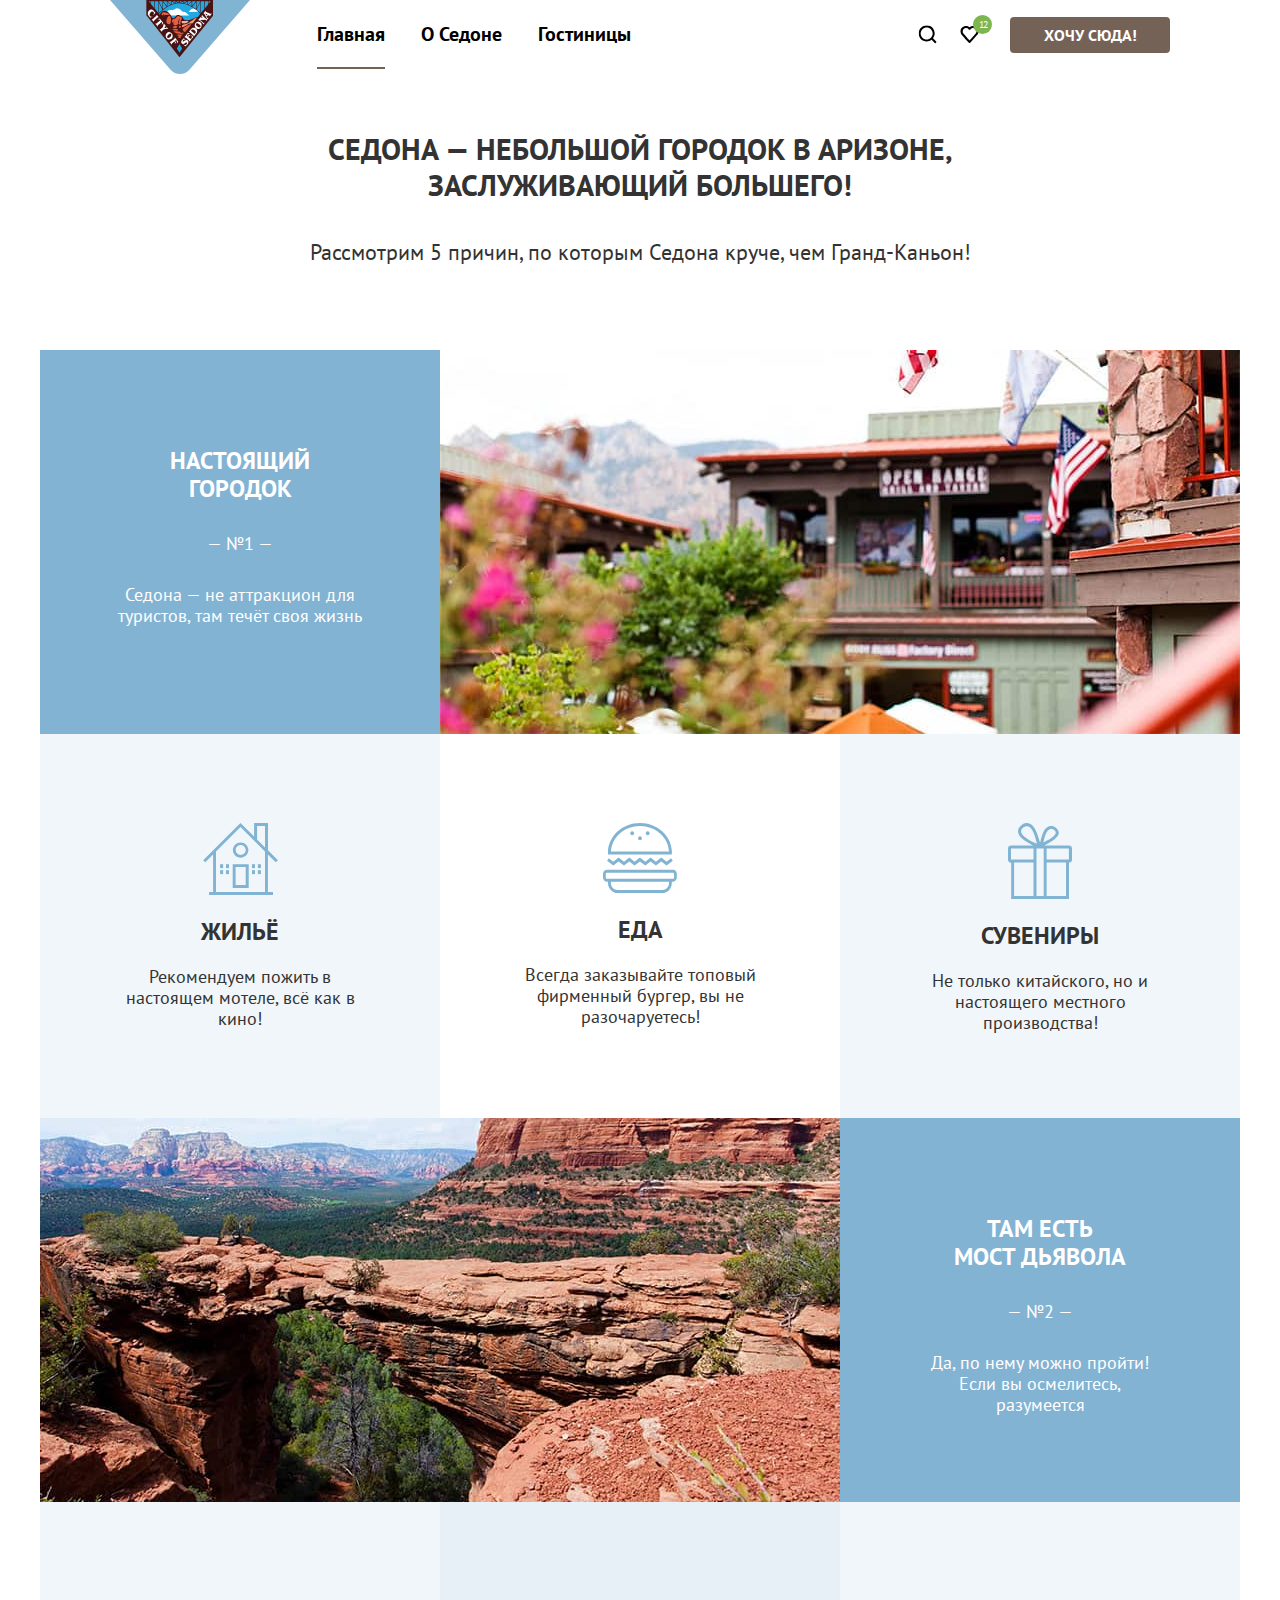
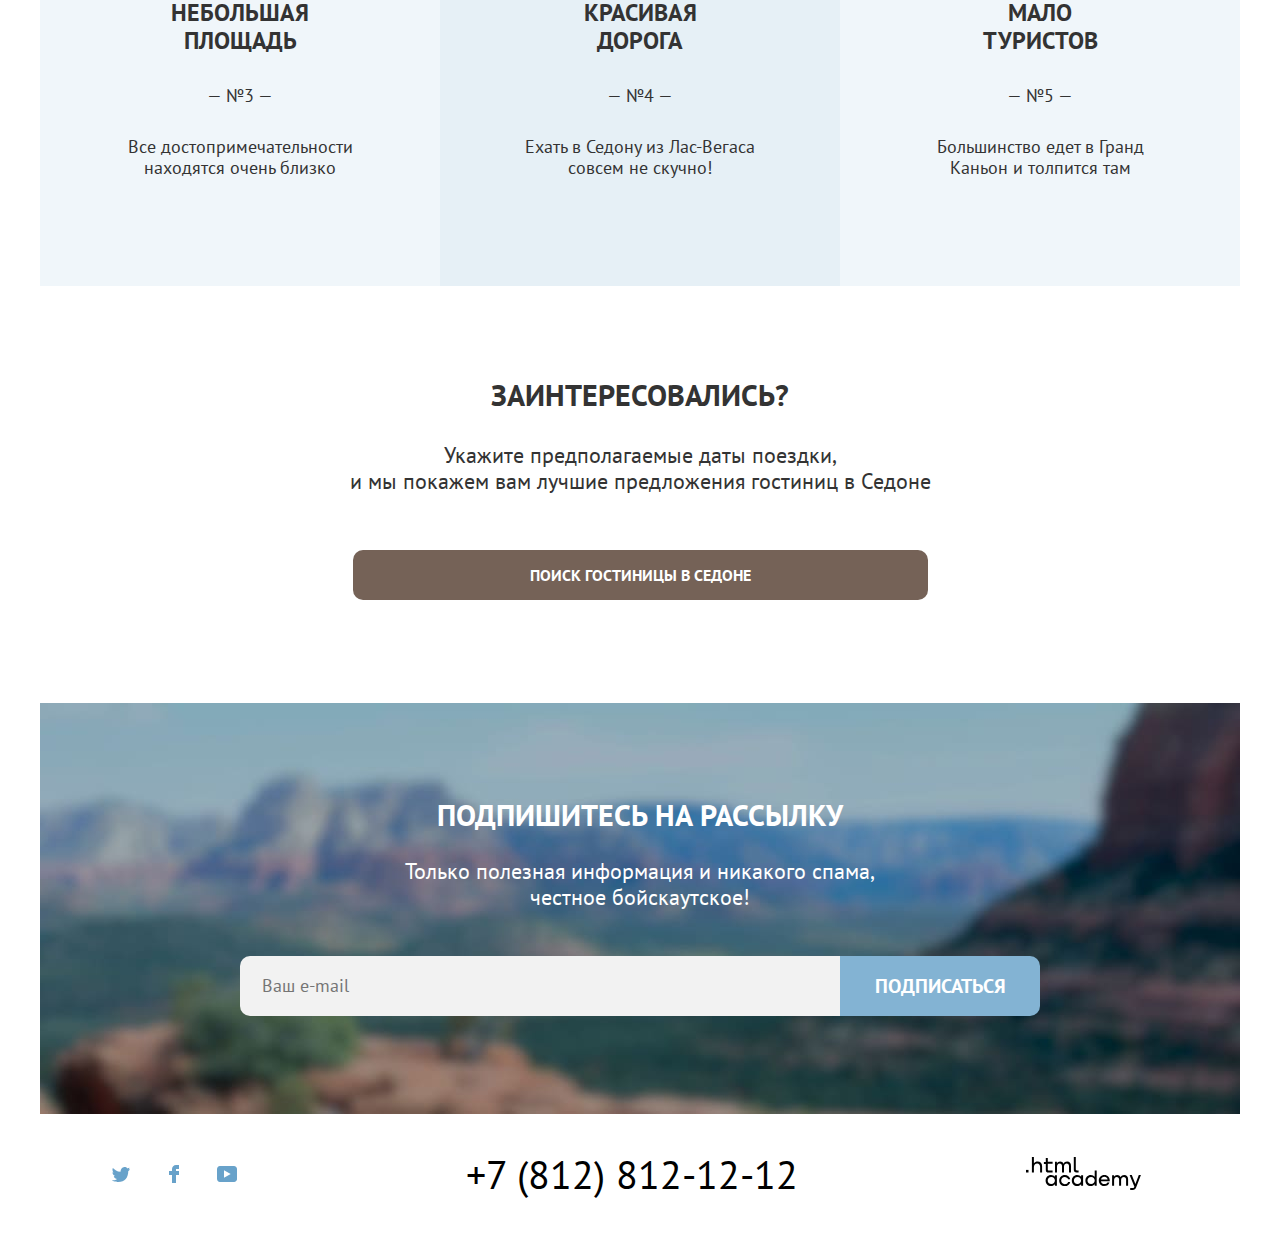
==== commit 8d82768b: "базовая стилизация мобильной версии главной страницы по бэм" ====
--- a/index.html
+++ b/index.html
@@ -1,353 +1,633 @@
 <!DOCTYPE html>
 <html lang="ru">
   <head>
-    <meta charset="utf-8">
+    <meta charset="utf-8" />
     <title>Sedona</title>
     <!-- <link rel="stylesheet" href="styles/reset.css"> -->
-    <link rel="stylesheet" href="styles/style.css">
-    <link rel="icon" href="favicon.ico">
+    <link rel="stylesheet" href="styles/style.css" />
+    <link rel="icon" href="favicon.ico" />
     <!-- <meta content="width=devie-width, initial-scale=1" name="viewport"> -->
   </head>
   <body>
-      <header class="page-header">
-        <nav class="navigation">
-          <a class="page-logo" href="index.html"><img class="main-logo" src="images/logo.svg" width="140" height="74" alt="Логотип Седоны"></a>
-          <ul class="navigation-list">
-            <li class="navigation-item item-light">
-              <a class="navigation-link navigation-link-selected" href="index.html">Главная</a>
-            </li>
-            <li class="navigation-item" ><a class="navigation-link" href="#">О Седоне</a></li>
-            <li class="navigation-item" ><a class="navigation-link" href="catalog.html">Гостиницы</a></li>
-          </ul>
-          <div class="fav-container">
-            <button class="btn btn-search" type="button">
+    <header class="page-header">
+      <nav class="navigation">
+        <a class="page-logo" href="index.html"
+          ><img
+            class="main-logo"
+            src="images/logo.svg"
+            width="140"
+            height="74"
+            alt="Логотип Седоны"
+        /></a>
+        <ul class="navigation-list">
+          <li class="navigation-item item-light">
+            <a
+              class="navigation-link navigation-link-selected"
+              href="index.html"
+              >Главная</a
+            >
+          </li>
+          <li class="navigation-item">
+            <a class="navigation-link" href="#">О Седоне</a>
+          </li>
+          <li class="navigation-item">
+            <a class="navigation-link" href="catalog.html">Гостиницы</a>
+          </li>
+        </ul>
+        <div class="fav-container">
+          <button class="btn btn-search" type="button">
             <span class="invisible-element">Поиск</span>
-            <svg class="nav-icon" xmlns="http://www.w3.org/2000/svg" width="19" height="19" viewBox="0 0 19 19" fill="none">
+            <svg
+              class="nav-icon"
+              xmlns="http://www.w3.org/2000/svg"
+              width="19"
+              height="19"
+              viewBox="0 0 19 19"
+              fill="none"
+            >
               <g clip-path="url(#clip0_18711_1020)">
-              <path d="M18.6821 16.9114L14.9821 13.2114C15.9821 11.9114 16.6821 10.2114 16.6821 8.31142C16.6821 3.91142 13.0821 0.311417 8.68207 0.311417C4.28207 0.311417 0.682068 4.01142 0.682068 8.41142C0.682068 12.8114 4.28207 16.4114 8.68207 16.4114C10.4821 16.4114 12.1821 15.8114 13.5821 14.7114L17.2821 18.4114L18.6821 16.9114ZM8.68207 14.4114C5.38207 14.4114 2.68207 11.7114 2.68207 8.41142C2.68207 5.11142 5.38207 2.41142 8.68207 2.41142C11.9821 2.41142 14.6821 5.11142 14.6821 8.41142C14.6821 11.7114 11.9821 14.4114 8.68207 14.4114Z"/>
+                <path
+                  d="M18.6821 16.9114L14.9821 13.2114C15.9821 11.9114 16.6821 10.2114 16.6821 8.31142C16.6821 3.91142 13.0821 0.311417 8.68207 0.311417C4.28207 0.311417 0.682068 4.01142 0.682068 8.41142C0.682068 12.8114 4.28207 16.4114 8.68207 16.4114C10.4821 16.4114 12.1821 15.8114 13.5821 14.7114L17.2821 18.4114L18.6821 16.9114ZM8.68207 14.4114C5.38207 14.4114 2.68207 11.7114 2.68207 8.41142C2.68207 5.11142 5.38207 2.41142 8.68207 2.41142C11.9821 2.41142 14.6821 5.11142 14.6821 8.41142C14.6821 11.7114 11.9821 14.4114 8.68207 14.4114Z"
+                />
               </g>
               <defs>
-              <clipPath id="clip0_18711_1020">
-              <rect width="18" height="18" fill="white" transform="translate(0.682068 0.411423)"/>
-              </clipPath>
+                <clipPath id="clip0_18711_1020">
+                  <rect
+                    width="18"
+                    height="18"
+                    fill="white"
+                    transform="translate(0.682068 0.411423)"
+                  />
+                </clipPath>
               </defs>
-              </svg>
-            </button>
-            <a class="btn favorit-link" href="">
-              <span class="invisible-element">Избранное</span>
-              <svg class="nav-icon" xmlns="http://www.w3.org/2000/svg" width="19" height="17" viewBox="0 0 19 17" fill="none">
-                <path d="M9.44382 17C9.14296 17 8.84211 16.9 8.64155 16.6C3.22622 10.5 1.92253 9.1 1.62168 8.7C0.91969 7.8 0.518555 6.6 0.518555 5.4C0.518555 2.4 2.92537 0 6.03416 0C7.33785 0 8.54126 0.5 9.5441 1.3C10.5469 0.5 11.8506 0 13.054 0C16.0625 0 18.5696 2.4 18.5696 5.4C18.5696 6.7 18.0682 7.9 17.266 8.8L10.2461 16.7C10.0455 16.9 9.84495 17 9.44382 17ZM3.42679 7.5C3.72764 7.9 6.93672 11.5 9.5441 14.4L15.7617 7.4C16.2631 6.9 16.4637 6.2 16.4637 5.4C16.4637 3.6 14.9594 2.1 13.1543 2.1C12.1515 2.1 11.1486 2.6 10.4467 3.4C10.1458 3.7 9.84495 3.8 9.5441 3.8C9.24325 3.8 8.9424 3.6 8.74183 3.4C8.03984 2.6 7.037 2.1 6.03416 2.1C4.22906 2.1 2.7248 3.6 2.7248 5.4C2.62452 6.3 3.02565 7 3.42679 7.5C3.3265 7.5 3.3265 7.5 3.42679 7.5Z"/>
-                </svg>
-                <div class="favorit">12</div>
-            </a>
-          </div>
-          <a class="button button-order" href="catalog.html">Хочу сюда!</a>
-        </nav>
-      </header>
-      <main class="main-index">        
-        <div class="img-container">
-          <!-- <img class="index-img" src="images/welcome.svg" width="485" height="352">
-          <img class="index-div" src="images/divider.svg" width="1200" height="57"> -->
-          <svg xmlns="http://www.w3.org/2000/svg" width="458" height="352" fill="none"><path fill="#766458" d="m152.3 56.1-2.8 4.9h-2.7l-.9 1.4h2.8l-6.1 10.4c-1.3 2.2-.4 4.2 2.1 4.2 1.8 0 3.7-1.3 5.6-3.1 0 3.8 5.3 4.5 8.6.5h.7c1.8 0 4.6-1.1 6.2-2.9-.2-.4-.7-.9-1.1-1l-.2.2c-1.4 1.5-3 2.2-4.6 2.2l2.8-4.8c1.8-3.1.1-6.1-2.7-6.1-2.3 0-4.1.9-5.9 3.9l-1.5 2.6-1.2 2.1-.2.2c-2.2 2.5-4.3 4.5-5.6 4.5-.7 0-1-.5-.3-1.6l6.5-11.2h2.5l.7-1.5h-2.5l2.8-4.9h-3Zm7.5 7.8c1 .1 1.4 1.3.4 3l-2.2 3.7h-.1c-1 0-1.8.8-1.8 1.8 0 .4.1.7.3 1v.1c-1.4 2.4-4.9 2-3.1-1.1l2.3-3.9 1.5-2.4c.9-1.6 2-2.2 2.7-2.2Zm22-7.8L179 61h-2.7l-.9 1.4h2.8L172 72.8c-1.3 2.2-.4 4.2 2.1 4.2 1.2 0 2.5-.6 3.9-1.6l-.8 1.3h3l4.6-7.9c4.6-5.8 6.7-5 5.4-2.8l-3.9 6.7c-1.3 2.2-.4 4.2 2.1 4.2 1.8 0 3.8-1.4 5.7-3.2.1 1.9 1.7 3.2 4.1 3.2 3.4 0 6.8-2.6 9.3-5.5-.2-.4-.7-.9-1.1-1l-.2.2c-2.2 2.5-5 4.5-7.1 4.5-1.9 0-3-1.1-1.6-3.6l.3-.5c1.9.8 5.6.4 7.9-3.4l.4-.7c1.6-2.8.1-4.8-2.4-4.8-2.4 0-4.4 1.3-5.7 3.4l-2.9 5-.2.2c-2.2 2.5-4.3 4.5-5.6 4.5-.7 0-1-.5-.4-1.6l4.4-7.5c1.3-2.3.1-3.9-1.6-3.9-1.3 0-2.7.7-4.2 2.3l4.8-8.3h-3l-8.4 14.4-.2.2c-2.2 2.5-4.3 4.5-5.6 4.5-.7 0-1-.5-.3-1.6l6.5-11.2h2.5l.9-1.4h-2.5l2.8-4.9-3.2-.1Zm21.3 8.2c1-.1 1.5.9.5 2.6l-.4.7c-1.4 2.4-3.4 2.4-4.5 2l1.9-3.4c.7-1.2 1.7-1.8 2.5-1.9Zm44.3-5.4c-1.7 1.5-1.9 3.2-.8 4.6l.3.3c-1.3 1.9-3.1 4.4-5.1 6.7l-.2.2c-1.4 1.5-3 2.2-4.6 2.2l2.8-4.8c1.8-3.1.1-6.1-2.7-6.1-2.3 0-4.1.9-5.9 3.9l-1.5 2.6-1.2 2.1-.2.2c-2.5 2.8-4.6 4.7-7 5.7l6.8-11.4h-1.8c0-1.2-1.3-2.9-3.2-2.9-1.6 0-3.9 1.3-5.2 3.4l-4.2 7.2c-1.3 2.2-.4 4.2 2.1 4.2.8 0 1.9-.4 2.9-1l-.8 1.4c-4.1 1.2-6.6 2.9-6.6 5.1 0 2.9 4.4 3.5 6.6-.2l2.3-3.9c2.4-.7 4.8-2.1 7.2-4.5 0 3.8 5.3 4.6 8.6.5h.7c1.8 0 4.6-1.1 6.2-2.9 1.4-1.7 2.6-3.2 5-6.4l.4.5c.4.5.5 1.1.2 1.7l-3.2 5.5c-1.3 2.2-.4 4.2 2.1 4.2 1.5 0 3.2-1 4.8-2.4-.1 1.4.9 2.4 2.6 2.4.8 0 1.9-.4 2.9-1l-.8 1.4c-4.1 1.2-6.6 2.9-6.6 5.1 0 2.9 4.4 3.5 6.6-.2l2.3-3.9c2.5-.8 4.9-2.2 7.4-4.6.1 1.9 1.7 3.2 4.1 3.2 2.5 0 4.9-1.4 7-3.2-.1 3.9 5.3 4.7 8.6.6h.7c.9 0 2.2-.3 3.4-.9-.8 2.1-.1 3.5 1.7 3.5 1.7 0 3.5-1.5 5-2.9-.3 1.6.7 2.9 2.6 2.9 2.5 0 5.4-2.6 7.9-5.5 1.7-2 3.2-4 4.3-5.4-1.2 3.1-.6 8.7-3.4 8.7-1 0-1.4-1.1-1.4-1.1l-1.9 1s.6 2.4 3.3 2.4c.3 0 .6 0 .8-.1h.1c3.1-.4 6.1-2.8 8.4-5.4-.2-.5-.7-.9-1.1-1l-.2.2c-1.1 1.2-2.3 2.3-3.6 3.2 1-2.8.8-7.2 2.6-11l-2.3-1.2c-1.2 1.7-4 5.6-6.7 8.7l-.2.2c-2.2 2.5-4.3 4.5-5.6 4.5-.7 0-1-.5-.3-1.6l6.4-11.2h-3l-5.4 9.3c-2.3 2.1-4.1 3.2-4.6 3-.8-.3 0-1.4.4-2.1l5.9-10.2h-3l-4.7 8.1-.2.2c-1.4 1.5-3 2.2-4.6 2.2l2.8-4.8c1.8-3.1.1-6.1-2.7-6.1-2.3 0-4.1.9-5.9 3.9l-1.5 2.6-1.2 2.1-.2.2c-2.2 2.5-5 4.5-7.1 4.5-1.9 0-3-1.1-1.6-3.6l.3-.5c1.9.8 5.6.4 7.9-3.4l.4-.7c1.6-2.8.1-4.8-2.4-4.8-2.4 0-4.4 1.3-5.7 3.4l-2.9 5-.2.2c-2.5 2.8-4.6 4.7-7 5.7l6.8-11.4h-1.8c0-1.2-1.3-2.9-3.2-2.9-1.6 0-3.9 1.3-5.2 3.4l-2.9 4.9-.2.2c-2.2 2.5-4.3 4.5-5.6 4.5-.7 0-1-.5-.3-1.6l3-5.2c1-1.8.6-2.9-.4-4l-1.7-2c-.4-.5-.4-1.1.2-1.7l-1.9-1.9Zm-10.3 5c1 .1 1.5 1.3.4 3l-2.2 3.7h-.1c-1 0-1.8.8-1.8 1.8 0 .4.1.7.3 1v.1c-1.4 2.4-4.9 2-3.1-1.1l2.3-3.9 1.5-2.4c.9-1.6 1.9-2.2 2.7-2.2Zm50.2 0c1 .1 1.5 1.3.4 3l-2.2 3.7h-.1c-1 0-1.8.8-1.8 1.8 0 .4.1.7.3 1v.1c-1.4 2.4-4.9 2-3.1-1.1l2.3-3.9 1.5-2.4c.8-1.6 1.9-2.2 2.7-2.2Zm-11.7.4c1-.1 1.5.9.5 2.6l-.4.7c-1.5 2.4-3.4 2.4-4.5 2l1.9-3.4c.7-1.2 1.7-1.8 2.5-1.9Zm-52.4.2c1 0 1.7.9.8 2.4l-2.3 4c-1.8 2.9-3.7 4.3-4.9 4.3-.7 0-1-.5-.3-1.6l4.2-7.3c.7-1.2 1.7-1.8 2.5-1.8Zm38.9 0c1 0 1.7.9.8 2.4l-2.3 4c-1.8 2.9-3.7 4.3-4.9 4.3-.7 0-1-.5-.3-1.6l4.2-7.3c.7-1.2 1.7-1.8 2.5-1.8Zm-45.3 14.9-1.4 2.4c-.6 1.1-1.7.9-1.7.1 0-.7.8-1.6 3.1-2.5Zm38.9 0-1.4 2.4c-.6 1.1-1.7.9-1.7.1.1-.7.8-1.6 3.1-2.5ZM101 67.8h28.9v1.9H101v-1.9Zm227.1 0H357v1.9h-28.9v-1.9Z"/><path fill="#81B3D3" d="M322.7 37.4v7.7h-20.8V.4h20.8V8h-13.2v10.8H320v7.7h-10.5v10.9h13.2ZM289.9.4h7.6v44.7h-7.6v-22l-3 11.4h-7.4l-3-11.4v22h-7.6V.4h7.6l6.8 21.6L289.9.4ZM258 8h-5.5v29.3h5.5V8Zm3-7.6c2.5 0 4.7 2.1 4.7 4.7v35.3c0 2.6-2.2 4.7-4.7 4.7h-11.4c-2.6 0-4.7-2.2-4.7-4.7V5.1c0-2.6 2.1-4.7 4.7-4.7H261Zm-28 28.2 7.7-1.8v13.6c0 2.6-2.2 4.7-4.7 4.7h-11.4c-2.6 0-4.7-2.2-4.7-4.7V5.1c0-2.6 2.1-4.7 4.7-4.7H236c2.5 0 4.7 2.1 4.7 4.7v9.1L233 16V8h-5.5v29.3h5.5v-8.7Zm-16.8 8.8v7.7H198V.4h7.6v37h10.6Zm-21.4 0v7.7H174V.4h20.8V8h-13.2v10.8h10.5v7.7h-10.5v10.9h13.2ZM162.6.4h7.7L169 45.1h-14.5l-2-18.5-2 18.5H136L135 .4h7.6l.6 37h.8l4.8-37h7.6l4.9 37h.8l.5-37Z"/><path fill="#fff" d="m380.7 213.9 25.4-74h25.2l25.7 74h-20.2l-3.7-13.4h-28.6l-3.8 13.4h-20Zm35.7-52.1-7.5 24.5H429l-7.5-24.5-1.2-3.6c-.3-1.3-.6-2.5-.8-3.8-.2-.5-.3-.9-.3-1.3-.1-.5-.2-.9-.2-1.3-.1.4-.2.8-.3 1.3-.1.4-.2.8-.2 1.3-.1.2-.1.3-.1.5 0 .1 0 .2-.1.3-.2 1.1-.5 2.3-.8 3.4-.5 1-.8 2.1-1.1 3.2Zm-117.7 52.1v-74h19.5l27.9 38c.7 1.1 1.4 2.3 2 3.5.7 1.2 1.4 2.4 2 3.6l1.4 3c.5 1 .9 2 1.4 2.9l-.3-2.4c-.1-.8-.2-1.6-.2-2.4-.2-1.6-.3-3.2-.3-4.8-.1-1.7-.1-3.3-.1-5V140h19.4v74H352l-28.1-38.2c-.8-.9-1.5-2-2.2-3.3-.7-1.3-1.4-2.7-2-4.1-.4-1-.9-1.9-1.4-2.9-.4-.9-.7-1.9-1.2-2.8.4 2.4.7 4.8.9 7.3.2 2.5.3 5 .3 7.4v36.5h-19.6Zm-88-54.9c3.6-6.6 8.5-11.6 14.9-15.1s13-5.2 19.9-5.2c.9 0 1.9 0 2.8.1 1 .1 2 .2 2.9.2 2.9.4 5.7 1.1 8.5 2.1 2.9 1 5.6 2.3 8.1 3.9 5.5 3.6 9.8 8.3 12.8 14.3 3 5.9 4.5 12 4.5 18.5 0 .8 0 1.6-.1 2.4 0 .8-.1 1.5-.2 2.3-.2 1.7-.5 3.3-.9 4.9-.4 1.6-.9 3.1-1.5 4.6-3.3 7.5-8.3 13.4-15.2 17.5-6.9 4.1-14.1 6.2-21.7 6.2-.5 0-1.1 0-1.6-.1h-1.5c-2.7-.2-5.3-.7-7.9-1.4-2.6-.7-5.1-1.7-7.4-2.9-6.5-3.4-11.6-8.2-15.3-14.5-3.7-6.3-5.6-12.9-5.6-19.7 0-1 0-2 .1-3s.2-2.1.5-3.1c.4-2 .9-4.1 1.6-6 .4-2.2 1.3-4.1 2.3-6Zm52.8 26.6.6-2.4c.2-.9.4-1.7.5-2.6.1-.5.1-1.1.1-1.6.1-.5.1-1 .1-1.5s0-.9-.1-1.4v-1.4c-.4-3.3-1.4-6.5-3-9.6-1.6-3.1-3.9-5.5-6.7-7.2-.8-.4-1.5-.7-2.3-1-.8-.3-1.5-.6-2.3-.8-.8-.2-1.5-.3-2.3-.3-.8-.2-1.5-.2-2.3-.2-3.9 0-7.6 1.2-10.9 3.7-3.3 2.5-5.7 5.8-7 9.9l-.2.5v.5c-.2.7-.4 1.5-.6 2.2-.2.7-.3 1.4-.5 2.2l-.2 1.6v2.4c0 .2 0 .5.1.8.2 4.1 1.5 8 3.7 11.7 2.3 3.6 5.5 6 9.5 7.2l1.4.5c.5.1 1 .2 1.5.2l1.4.2h1.4c4.1 0 7.8-1.2 11-3.6 3.3-2.6 5.7-5.9 7.1-10ZM181.4 207c-3.6 2.5-7.6 4.2-11.8 5.1-4.2.9-8.6 1.5-12.9 1.7-1.2.1-2.5.1-3.7.1h-23.8v-74h25.1c1.2 0 2.4 0 3.6.1 4.2.2 8.3.8 12.3 1.7 4.1.9 7.9 2.7 11.3 5.1 4.3 3 7.7 7 10.1 12 2.4 5 3.8 10.1 4.1 15.3.1.5.1.9.1 1.4v2.9c-.2 5.5-1.5 10.8-3.9 15.9s-6 9.4-10.5 12.7Zm-32.4-9.7c.2 0 .5 0 .7.1h.8c.3 0 .6 0 .8.1h3.1c.9-.1 1.7-.2 2.4-.2 2-.2 4-.5 5.9-1 1.9-.5 3.7-1.4 5.2-2.4 2.5-1.8 4.3-4.2 5.5-7.2 1.2-3.1 1.9-6.3 1.9-9.6v-.9c0-.3 0-.6-.1-.9-.2-2.9-.9-5.8-2.1-8.5-1.2-2.8-2.9-5-5.1-6.6-1.6-1.3-3.5-2.2-5.5-2.7s-4-.7-6-.8H149v40.6Zm-79.9 16.6v-74h45.4V156H88.9v13h24v15.8h-24v12.5h25.5v16.6H69.1ZM9.7 190.1c.1.1.1.2.1.2.1 0 .2 0 .2.1 2.1 2.3 4.5 4.5 7.1 6.5 2.6 1.9 5.7 3 9.1 3.1.1 0 .2 0 .2.1h.3c.1 0 .2 0 .2.1h1.3c.4-.1.7-.2 1-.2 1.2-.2 2.4-.7 3.5-1.4 1.2-.7 2.1-1.5 2.7-2.6l.2-.5.2-.5c.2-.5.3-1 .3-1.5.1-.5.1-.9.1-1.3 0-2.1-.9-3.8-2.8-5.2-1.7-1.4-3.7-2.6-5.8-3.4-.8-.3-1.6-.5-2.4-.7-.7-.2-1.5-.4-2.2-.6h-.2c-.1-.1-.2-.1-.2-.1-3.8-.9-7.4-2.4-10.7-4.4-3.3-2.1-5.6-5.1-6.9-8.9-.2-.8-.5-1.6-.7-2.4-.2-.9-.3-1.8-.3-2.7v-3.4c.1-.6.2-1.2.3-1.9.2-1.6.6-3.1 1.2-4.6.5-1.5 1.2-2.9 2.1-4.2 2.5-4.1 5.7-7 9.5-8.8 3.9-1.8 8.1-2.7 12.3-2.7 1 0 2 .1 3 .2l3.3.3c2.8.5 5.6 1.3 8.2 2.3 2.8 1.1 5.3 2.4 7.7 3.8l-6.4 14.3c-2.1-1.5-4.3-2.9-6.6-4.1-2.3-1.2-4.8-1.7-7.5-1.7h-.9c-1.8.2-3.4 1-5 2.4-1.5 1.3-2.3 2.7-2.3 4.3v.7c.1.2.2.5.3.7.2.5.4 1 .8 1.5s.8.9 1.3 1.3c.9.7 2.1 1.4 3.7 2 1.6.5 3.3 1.1 5.1 1.6 1.5.4 2.9.8 4.3 1.2 1.4.3 2.6.6 3.5.9 4.3 1.5 7.6 4.1 9.8 7.8 2.2 3.6 3.3 7.4 3.4 11.4v.6c0 .5 0 .9-.1 1.4v1.3c-.5 4-1.8 7.9-3.9 11.5-2.1 3.6-4.9 6.4-8.5 8.4-1.3.6-2.7 1.2-4.1 1.6-1.4.4-2.8.7-4.2 1-1.1.2-2.3.4-3.5.5-1.1.2-2.2.2-3.4.2H26c-4.6-.2-9.2-1.2-13.7-3-4.5-1.9-8.5-4.5-12-7.7l9.4-14.8Zm341.6 147.1c0-.3.1-.6.2-.9.1-.3.3-.6.5-.8.2-.2.5-.4.8-.6.3-.1.7-.2 1.1-.2.5 0 .9.1 1.3.3.4.2.8.4 1.1.7.2.3.4.6.6 1 .1.4.2.8.2 1.3 0 .9-.2 1.6-.5 2.4-.3.7-.7 1.4-1.3 1.9-.3.3-.5.5-.8.7-.3.2-.6.4-.9.5-.3.1-.5.3-.7.4-.1.1-.2.1-.4.2l-1.4-2c.2-.1.5-.2.8-.4.3-.1.6-.3.9-.5.3-.2.5-.5.7-.8.2-.3.3-.6.3-1-.6 0-1.2-.2-1.7-.6-.6-.3-.8-.8-.8-1.6Zm7.8 0c0-.3.1-.6.2-.9.1-.3.3-.6.5-.8.2-.2.5-.4.8-.6.3-.1.7-.2 1.1-.2.5 0 .9.1 1.3.3.4.2.8.4 1.1.7.2.3.4.6.6 1 .1.4.2.8.2 1.3 0 .8-.1 1.6-.5 2.4-.3.7-.7 1.4-1.3 1.9-.3.3-.5.5-.8.7-.3.2-.6.4-.9.5-.3.1-.5.3-.7.4-.1.1-.2.1-.4.2l-1.3-2c.2-.1.5-.2.8-.4.3-.1.6-.3.9-.5.3-.2.5-.5.7-.8.2-.3.3-.6.3-1-.6 0-1.2-.2-1.7-.6-.7-.3-.9-.8-.9-1.6ZM94.5 278.5c0 .3-.1.6-.2.9-.1.3-.3.6-.5.8-.5.5-1.2.8-1.9.8-.4 0-.9-.1-1.3-.3-.4-.2-.8-.4-1.1-.7-.3-.3-.5-.7-.6-1-.1-.4-.2-.8-.2-1.3 0-.9.2-1.6.5-2.4.3-.7.7-1.4 1.3-1.9.3-.3.5-.5.8-.7.3-.2.6-.4.9-.5.3-.1.5-.3.7-.4.2-.1.3-.1.4-.2l1.3 2c-.3.1-.6.2-.8.4-.3.1-.6.3-.9.5-.3.2-.5.5-.7.8-.2.3-.3.6-.3 1 .7 0 1.2.2 1.7.6.7.4.9.9.9 1.6Zm-7.8 0c0 .6-.2 1.2-.7 1.7-.2.2-.5.4-.8.6-.3.1-.7.2-1.1.2-.4 0-.9-.1-1.3-.3-.4-.2-.8-.4-1.1-.7-.3-.3-.5-.7-.6-1-.1-.4-.2-.8-.2-1.3 0-.9.2-1.6.5-2.4.3-.7.7-1.4 1.3-1.9.2-.2.5-.5.8-.7.3-.2.6-.4.9-.5.3-.1.5-.3.7-.4.2-.1.3-.1.4-.2l1.3 2c-.2.1-.5.2-.8.4-.3.1-.6.3-.9.5-.3.2-.5.5-.7.8-.2.3-.3.6-.3 1 .7 0 1.2.2 1.7.6.6.4.9.9.9 1.6ZM332 335.4h3.8l11.8-20.6h-3.8L332 335.4Zm-.1 1.5c-1.2 0-2.2 1-2.2 2.2 0 1.2.9 2.2 2.2 2.2 1.2 0 2.2-.9 2.2-2.2 0-1.3-1-2.2-2.2-2.2Zm-26.4-5.5 1.1-1.9c4.4-6.1 7.3-4.4 6-2.1l-1.8 3.1c-1.1 1.9-4.5 3.3-5.3.9Zm25.1 2.9c-.2-.6-.9-1.2-1.4-1.3l-.3.3c-1.3 1.6-2.9 2.9-4.5 4.1 1.2-3.6.9-9.1 3.3-14l-2.8-1.5c-1.6 2.1-5 7.1-8.4 11.1l-.3.3c-2.7 3.2-5.4 5.7-7 5.7-.8 0-1.6-.8-1.6-2.5v-1.6c2.7.3 5.5-1.4 7.2-4.5l1-1.7c3.5-6-2.2-8-6.1-4.5l5.4-9.3h-3.8l-10.8 18.7c-.2-.2-.4-.3-.7-.5l-.3.3c-2.7 3.2-6.2 5.7-8.9 5.7-2.3 0-3.7-1.5-2-4.5l3.9-6.8c2.2-3.7 6-3.1 3.8.8l-.5.9h3.1l.5-.9c2-3.5.1-6.1-3-6.1s-5.5 1.6-7.1 4.4l-3.7 6.4c-.1 0-.2-.1-.2-.1l-.3.3c-2.7 3.2-5.4 5.7-7 5.7-.8 0-1.3-.6-.4-2.1l8.1-14.1H282l-6.7 11.7c-2.9 2.6-5.1 4.1-5.8 3.7-.9-.4 0-1.8.5-2.6l7.4-12.9h-3.8l-7.3 12.7c-.8.7-2.4 1.4-3.2 1.9 1.2-3.6.9-9.1 3.3-14l-2.8-1.5c-1.6 2.1-10.3 13.7-13.7 17.7.3.5.9.9 1.4 1.3 2.1-2.5 9.3-11.7 10.7-13.5-1.5 3.9-.7 11-4.3 11-1.3 0-1.8-1.4-1.8-1.4l-2.4 1.2s.7 3 4.1 3c.4 0 .7 0 1.1-.1h.1c1.9-.3 4.6-1.1 6.4-2.4 0 1.5.9 2.5 2.5 2.5 2.1 0 4.4-1.9 6.2-3.6-.4 2 .8 3.6 3.2 3.6 2.3 0 5-1.9 7.4-4.4 0 2.5 2 4.4 5.1 4.4 3.1 0 6.1-1.7 8.7-4l-2.1 3.7h3.8l4.3-7.5v3c0 3.2.6 4.9 3.7 4.9s6.7-3.3 9.8-7c2.1-2.5 4-5.1 5.4-6.9-1.5 3.9-.7 11-4.3 11-1.3 0-1.8-1.4-1.8-1.4l-2.4 1.2s.7 3 4.1 3c.4 0 .7 0 1.1-.1h.1c4-.5 7.8-3.6 10.6-6.9ZM216 333.2h-.2c-1.2 0-2.2 1-2.2 2.3 0 .5.1.9.4 1.3v.1c-1.8 3-6.1 2.5-3.9-1.5l2.9-5 1.8-3.1c2.7-4.5 6.3-2.7 4 1.2l-2.8 4.7Zm-25.4 14.2c-.8 1.4-2.1 1.2-2.1.2s.9-2.1 3.8-3.2l-1.7 3Zm-28.8-13.8c-2.3 3.6-4.5 5.3-6.1 5.3-.8 0-1.3-.6-.4-2.1l5.3-9.2c2-3.5 6.1-2.6 4.2.8l-3 5.2Zm-12-14.7c1.1-1.9 2.4-2.8 3.4-2.8 1.4 0 2.1.9 2.1 2.3 0 3.5-4.4 10.8-10.2 9.9h-.8l5.5-9.4Zm92.8 14.1-.3.3c-2.7 3.2-5.4 5.7-7 5.7-.8 0-1.3-.6-.4-2.1l5.4-9.6c1.6-2.9.1-4.9-2-4.9-1.6 0-3.3.9-5.2 2.8l1.4-2.5h-3.8l-6.1 10.5c-.2-.1-.3-.2-.5-.3l-.3.3c-1.7 1.9-3.8 2.8-5.7 2.8l3.6-6.1c2.3-4 .2-7.7-3.4-7.7-2.9 0-5.2 1.2-7.3 4.9l-1.9 3.2-1.6 2.8c-.1-.1-.2-.1-.3-.2l-.3.3c-3.1 3.6-5.8 5.9-8.8 7.2l10.4-17.7h-3.8l-6.7 11.6c-2.9 2.7-5.2 4.2-5.9 3.9-.9-.4 0-1.8.5-2.6l7.4-12.9h-3.8l-6 10.4c-.1-.1-.2-.1-.3-.2l-.3.3c-2.7 3.2-5.4 5.7-7 5.7-.8 0-1.3-.6-.4-2.1l5.4-9.6c1.6-2.9.1-4.9-2-4.9-1.6 0-3.3.9-5.2 2.8l1.4-2.5H178l-6 10.4c-.1-.1-.2-.1-.4-.2l-.3.3c-2.7 3.2-5.4 5.7-7 5.7-.8 0-1.3-.6-.4-2.1L170 326h-2.1c.1-1.6-1.5-3.8-4-3.8-2 0-4.9 1.6-6.5 4.4l-3.9 6.7c-.3-.2-.6-.4-.8-.5l-.3.3c-2.7 3.2-4.8 5.7-8.6 5.7-2.6 0-4.1-2.6-1.9-6.4l1.1-1.9c.7.1 1.4.2 2.1.2 4 0 8.6-2.1 11.6-7.3 1.1-1.9 1.5-3.6 1.5-5.1 0-3.4-2.2-5.6-5-5.6-2.1 0-4.5 1.5-6.2 4.4l-5.9 10.1c-2.2-1.2-3.4-3.3-3.4-5.4 0-1.7.8-3.5 2.4-4.8l-1.2-2.2c-2.7 1.9-3.9 4.5-3.9 7 0 3 1.7 5.9 4.8 7.5l-1.1 2c-2.7 4.6-1.1 9.7 4.2 9.7 4.2 0 6.1-1.9 8.7-4.4-.8 2.4.4 4.4 3 4.4 1.5 0 3.4-1 5.2-2.5.2 1.5 1.3 2.5 3.3 2.5 1.8 0 3.8-1.1 5.7-2.8l-1.4 2.4h3.8l5.8-10.1c5.8-7.2 8.4-6.3 6.7-3.5l-4.9 8.5c-1.6 2.8-.5 5.4 2.6 5.4 2 0 4.3-1.4 6.4-3.4-.5 2.1.5 3.4 2.4 3.4 1.8 0 3.9-1.5 5.6-3l-2.1 3.6c-5.1 1.5-8.3 3.6-8.3 6.5 0 3.6 5.6 4.4 8.3-.3l2.9-5c3.2-1 6.3-3 9.5-6.2-.5 5.3 6.5 6.5 10.7 1.1h.8c1.4 0 3.2-.5 4.9-1.5l-2.5 4.4h3.8l5.8-10.1c5.8-7.2 8.4-6.3 6.7-3.5l-4.9 8.5c-1.6 2.8-.5 5.4 2.6 5.4s6.7-3.3 9.8-7c-.1 0-.7-.6-1.2-.8Zm118.6-35.6c-2.3 3.7-4.6 5.5-6.2 5.5-.8 0-1.3-.6-.4-2.1l5.3-9.2c2-3.5 6.1-2.6 4.2.8l-2.9 5Zm-36.2.2c-2.3 3.6-4.5 5.3-6.1 5.3-.8 0-1.3-.6-.4-2.1l5.3-9.2c2-3.5 6.1-2.6 4.2.8l-3 5.2Zm-39.9 13.8c-.8 1.4-2.1 1.2-2.1.2s.9-2.1 3.8-3.2l-1.7 3Zm8-28.5c1.1-1.9 2.4-2.8 3.4-2.8 6 0 1.5 14.4-8.1 12.2h-.8l5.5-9.4Zm77.7 14.1-.3.3c-2.7 3.2-5.4 5.7-7 5.7-.8 0-1.3-.6-.4-2.1l12.8-22.1h-3.8l-5.6 9.6c-.7-1.1-1.9-2-3.5-2-2 0-4.9 1.6-6.5 4.4l-3.7 6.4c-.1 0-.2-.1-.2-.1l-.3.3c-2.7 3.2-5 5.7-6.7 5.7-.8 0-1.3-.6-.4-2.1l5.5-9.6c1.6-2.9.1-4.9-2-4.9-1.6 0-3.3.9-5.2 2.8l1.4-2.5h-3.8l-6 10.4c-.1-.1-.2-.1-.4-.2l-.3.3c-2.7 3.2-5.4 5.7-7 5.7-.8 0-1.3-.6-.4-2.1l6.1-10.7H331c.1-1.6-1.5-3.8-4-3.8-2 0-4.9 1.6-6.5 4.4l-3.7 6.3-.2.2c-2.7 3.2-5.8 5.7-7.4 5.7-.8 0-1.3-.6-.4-2.1l3.8-6.6c1.3-2.3.7-3.6-.5-5.1l-2.1-2.5c-.5-.7-.5-1.5.2-2.2l-2-2.1c-2.1 1.9-2.3 4.1-1 5.8l.3.4c-1.7 2.4-3.9 5.6-6.4 8.5l.3.3c-3.1 3.6-5.8 5.9-8.7 7.2l4.8-8.2h-3.8l-.4.7c-2 3.5-4.3 6-7.2 6-2.6 0-3-2.6-.8-6.4l1.1-1.9c.7.1 1.4.2 2.1.2 13.4 0 19.9-18 8.1-18-2.1 0-4.5 1.5-6.2 4.4l-5.9 10.1c-2.2-1.2-3.4-3.3-3.4-5.4 0-1.7.8-3.5 2.4-4.8l-1.2-2.2c-2.7 1.9-3.9 4.5-3.9 7 0 3 1.7 5.9 4.8 7.5l-1.1 2c-2.7 4.6-2.2 9.7 3.2 9.7 1.6 0 2.9-.5 4.1-1.2l-1 1.7c-5.1 1.6-8.3 3.6-8.3 6.5 0 3.6 5.6 4.4 8.3-.3l2.9-5c3.9-1.2 7.8-3.9 11.9-8.7-.1-.1-.1-.2-.2-.4 1.7-2 3.1-3.9 6-7.7l.5.6c.5.6.7 1.4.2 2.1l-4 6.9c-1.6 2.8-.5 5.4 2.6 5.4 1.9 0 4.3-1.2 6.4-3 0 1.7 1.1 3 3.3 3 1.5 0 3.4-1 5.2-2.5.2 1.5 1.3 2.5 3.3 2.5 1.8 0 3.8-1.1 5.7-2.8l-1.4 2.4h3.8l5.8-10.1c5.8-7.2 8.4-6.3 6.7-3.5l-4.9 8.5c-1.6 2.8-.5 5.4 2.6 5.4 2 0 3.8-1.4 6-3.3-.2 1.9 1 3.3 3.3 3.3 1.5 0 3.4-1 5.2-2.5.2 1.5 1.3 2.5 3.3 2.5 3.1 0 6.7-3.3 9.8-7-.5-.3-1.1-.9-1.6-1.1Zm-112.3-5.3c2.2-3.7 6-3.1 3.8.8l-.5.9c-1.8 3.1-4.3 3-5.7 2.5l2.4-4.2Zm-3 13.6c4.3 0 8.5-3.3 11.7-7-.3-.5-.9-1.1-1.4-1.3l-.3.3c-2.7 3.2-6.2 5.7-8.9 5.7-2.3 0-3.7-1.5-2-4.5l.4-.7c2.4 1 7 .5 9.8-4.4l.5-.9c2-3.5.1-6.1-3-6.1-3 0-5.5 1.6-7.1 4.4l-3.7 6.3s-.1 0-.1-.1l-.3.3c-2.7 3.2-5.4 5.7-7 5.7-.8 0-1.3-.6-.4-2.1l5.4-9.6c1.6-2.9.1-4.9-2-4.9-1.6 0-3.4.9-5.3 2.9l6-10.5H244l-10.7 18.5c-.1-.1-.3-.2-.4-.3l-.3.3c-2.7 3.2-5.4 5.7-7 5.7-.8 0-1.3-.6-.4-2.1l8.1-14.1h3.1l1.1-1.8h-3.1l3.6-6.2h-3.8l-3.6 6.2h-3.4l-1.1 1.8h3.4l-7.6 13.2c-1.6 2.8-.5 5.4 2.6 5.4 1.9 0 3.9-1.2 5.9-3l-1.5 2.6h3.8l5.7-10c5.8-7.3 8.4-6.4 6.8-3.6l-4.9 8.5c-1.6 2.8-.5 5.4 2.6 5.4 2.3 0 4.8-1.8 7.3-4.2.2 2.4 2.2 4.2 5.3 4.2ZM128 291.7c2.2-3.7 6-3.1 3.8.8l-.5.9c-1.8 3.1-4.3 3-5.7 2.5l2.4-4.2Zm23.1 9.2 5.3-9.2c2-3.5 6.1-2.6 4.2.8l-2.9 5.2c-2.3 3.6-4.5 5.3-6.1 5.3-.9-.1-1.4-.6-.5-2.1Zm54-9.2c2.2-3.7 6-3.1 3.8.8l-.5.9c-1.8 3.1-4.2 3-5.7 2.5l2.4-4.2Zm-57.8 9.5c-.6 2.2.6 4.1 3.1 4.1 1.5 0 3.4-1 5.2-2.5.2 1.5 1.3 2.5 3.3 2.5 2 0 4.2-1.4 6.4-3.3-.4 2 .5 3.3 2.4 3.3 2.1 0 4.4-1.9 6.2-3.6-.4 2 .8 3.6 3.2 3.6 3.1 0 6.7-3.3 9.8-7 0 0-.1-.1-.1-.2 2.1-2.4 3.9-5 5.2-6.8-1.5 3.9-.7 11-4.3 11-1.3 0-1.8-1.4-1.8-1.4l-2.4 1.2s.7 3.1 4.1 3.1c.4 0 .7 0 1.1-.1h.1c2.8-.4 5.5-2.1 7.9-4.2.1 2.5 2 4.3 5.1 4.3 4.3 0 8.5-3.3 11.7-7-.3-.5-.9-1.1-1.4-1.3l-.3.3c-2.7 3.2-6.2 5.7-8.9 5.7-2.3 0-3.7-1.5-2-4.5l.4-.7c2.4 1 7 .5 9.8-4.4l.5-.9c2-3.5.1-6.1-3-6.1s-5.5 1.6-7.1 4.4l-3.7 6.3h-.1l-.3.3c-1.3 1.6-2.9 2.9-4.5 4.1 1.2-3.6.9-9.1 3.3-14l-2.8-1.5c-1.6 2.1-5 7.1-8.4 11.1l.1.1-.1.2c-2.7 3.2-5.4 5.7-7 5.7-.8 0-1.3-.6-.4-2.1l8.1-14.1h-3.8l-6.7 11.7c-2.9 2.6-5.1 4.1-5.8 3.7-.9-.4 0-1.8.5-2.6l7.4-12.9h-3.8l-6 10.4c-.1-.1-.2-.1-.3-.2l-.3.3c-2.7 3.2-5.4 5.7-7 5.7-.8 0-1.3-.6-.4-2.1l6.1-10.7h-2.1c.1-1.6-1.5-3.8-4-3.8-2 0-4.9 1.6-6.5 4.4l-3.8 6.6c-.2-.1-.4-.3-.6-.4l-.3.3c-2.7 3.2-5.9 5.7-8.5 5.7-2.3 0-3.7-1.5-2-4.5l3.9-6.8c2.2-3.7 6-3.1 3.8.8l-.5.9h3.1l.5-.9c2-3.5.1-6.1-3-6.1s-5.1 1.6-6.7 4.4l-3.8 6.4c-.1-.1-.2-.1-.3-.2l-.3.3c-2.7 3.2-5.9 5.7-8.6 5.7-2.3 0-3.7-1.5-2-4.5l.4-.7c2.4 1 7 .5 9.8-4.4l.5-.9c2-3.5.1-6.1-3-6.1s-5.5 1.6-7.1 4.4l-4 6.8c-2.4 4-.3 7.7 4.1 7.7 3.3 0 6-2 8.8-4.6-.1 2.6 1.9 4.6 5.1 4.6 3.4.1 6.1-1.7 8.8-4Zm-36.9-14 3.1-5.2c2.8-4.8 6.3-2 4.4 1.6-1.5 2.7-3.6 3.6-7.5 3.6Zm-4.1 17.3c-2.3 0-4-.5-5.4-1.3.7-.8 1.3-1.7 1.9-2.7l6.4-11 1 .1c8.8 1.8 5.3 14.9-3.9 14.9Zm9.4-15.5c7.6-2.6 8.2-12.1.7-12.1-2.1 0-4.5 1.5-6.2 4.4L100 298.9c-.4.8-.9 1.5-1.5 2.1-2.6-3.6-1.9-9 1.8-11.3l-1.5-1.9c-7.9 5-5.6 19.6 7.6 19.6 11.3 0 16.5-13.6 9.3-18.4Z"/></svg>
-          <svg width="1200" height="60" viewBox="0 0 1200 60" fill="none" xmlns="http://www.w3.org/2000/svg">
-            <g clip-path="url(#clip0_24196_797)">
-              <path d="M 0.032 59.897 L 0 0 L 250 24 L 250 0 L 599.687 52.623 L 950 0 L 950 24 L 1200 0 L 1200 59.778 L 0.032 59.897 Z" fill="white"/>
+            </svg>
+          </button>
+          <a class="btn favorit-link" href="">
+            <span class="invisible-element">Избранное</span>
+            <svg
+              class="nav-icon"
+              xmlns="http://www.w3.org/2000/svg"
+              width="19"
+              height="17"
+              viewBox="0 0 19 17"
+              fill="none"
+            >
+              <path
+                d="M9.44382 17C9.14296 17 8.84211 16.9 8.64155 16.6C3.22622 10.5 1.92253 9.1 1.62168 8.7C0.91969 7.8 0.518555 6.6 0.518555 5.4C0.518555 2.4 2.92537 0 6.03416 0C7.33785 0 8.54126 0.5 9.5441 1.3C10.5469 0.5 11.8506 0 13.054 0C16.0625 0 18.5696 2.4 18.5696 5.4C18.5696 6.7 18.0682 7.9 17.266 8.8L10.2461 16.7C10.0455 16.9 9.84495 17 9.44382 17ZM3.42679 7.5C3.72764 7.9 6.93672 11.5 9.5441 14.4L15.7617 7.4C16.2631 6.9 16.4637 6.2 16.4637 5.4C16.4637 3.6 14.9594 2.1 13.1543 2.1C12.1515 2.1 11.1486 2.6 10.4467 3.4C10.1458 3.7 9.84495 3.8 9.5441 3.8C9.24325 3.8 8.9424 3.6 8.74183 3.4C8.03984 2.6 7.037 2.1 6.03416 2.1C4.22906 2.1 2.7248 3.6 2.7248 5.4C2.62452 6.3 3.02565 7 3.42679 7.5C3.3265 7.5 3.3265 7.5 3.42679 7.5Z"
+              />
+            </svg>
+            <div class="favorit">12</div>
+          </a>
+        </div>
+        <a class="button button-order" href="catalog.html">Хочу сюда!</a>
+      </nav>
+    </header>
+    <main class="main-index">
+      <div class="container-description">
+        <h3 class="advantages-decsription">
+          Седона — небольшой городок в Аризоне, заслуживающий большего!
+        </h3>
+        <p class="advantages-text">
+          Рассмотрим 5 причин, по которым Седона круче, чем Гранд-Каньон!
+        </p>
+      </div>
+      <div class="grid">
+        <!-- <div class="flex-container"> -->
+        <div class="card background-blue city">
+          <h3 class="card-title-place white">
+            Настоящий <br />
+            городок
+          </h3>
+          <p class="card-number white">— №1 —</p>
+          <p class="card-title-place-description white">
+            Седона — не аттракцион для туристов, там течёт своя жизнь
+          </p>
+        </div>
+        <div class="card-image image-1">
+          <img
+            src="images/photo-1.jpg"
+            width="800"
+            height="384"
+            alt="Фото Седоны с заведениями"
+          />
+        </div>
+        <!-- </div> -->
+        <!-- <div class="flex-container"> -->
+        <div class="card background-gray house">
+          <svg
+            class="card-logo"
+            xmlns="http://www.w3.org/2000/svg"
+            width="75"
+            height="72"
+            viewBox="0 0 75 72"
+            fill="none"
+          >
+            <g clip-path="url(#clip0_31915_398)">
+              <path
+                d="M29.7 65H45.7V41.2H29.7C29.7 41.2 29.7 65 29.7 65ZM32.5999 44.0999H42.7V62.0999H32.5999V44.0999Z"
+                fill="#81B3D2"
+              />
+              <path
+                d="M72.8 39.3L74.9 37.2L65 27.3V0H51.0999V13.6L37.5 0L0.199951 37.2L2.29995 39.3L10.1 31.5V69.1H6.09995V72H70V69.1H64.9V31.5L72.8 39.3ZM62 69.1H13V28.5L37.5 4.1L62 28.5V69.1ZM62 24.4L54.0999 16.5V2.9H62V24.4Z"
+                fill="#81B3D2"
+              />
+              <path
+                d="M29.8999 27.1C29.8999 31.4 33.3999 34.8 37.5999 34.8C41.8999 34.8 45.3999 31.3 45.3999 27.1C45.3999 22.8 41.8999 19.4 37.5999 19.4C33.3999 19.4 29.8999 22.8 29.8999 27.1ZM37.6999 22.1C40.3999 22.1 42.6999 24.3 42.6999 27C42.6999 29.7 40.4999 31.9 37.6999 31.9C34.9999 31.9 32.6999 29.7 32.6999 27C32.6999 24.3 34.8999 22.1 37.6999 22.1Z"
+                fill="#81B3D2"
+              />
+              <path d="M20.1 41.2H17.1V45.0999H20.1V41.2Z" fill="#81B3D2" />
+              <path d="M26 41.2H23V45.0999H26V41.2Z" fill="#81B3D2" />
+              <path d="M20.1 47.2H17.1V51.0999H20.1V47.2Z" fill="#81B3D2" />
+              <path d="M26 47.2H23V51.0999H26V47.2Z" fill="#81B3D2" />
+              <path d="M52 41.2H49V45.0999H52V41.2Z" fill="#81B3D2" />
+              <path
+                d="M57.8999 41.2H54.8999V45.0999H57.8999V41.2Z"
+                fill="#81B3D2"
+              />
+              <path d="M52 47.2H49V51.0999H52V47.2Z" fill="#81B3D2" />
+              <path
+                d="M57.8999 47.2H54.8999V51.0999H57.8999V47.2Z"
+                fill="#81B3D2"
+              />
             </g>
             <defs>
-              <clipPath id="clip0_24196_797">
-                <rect width="1200" height="57" fill="white"/>
+              <clipPath id="clip0_31915_398">
+                <rect width="75" height="72" fill="white" />
               </clipPath>
             </defs>
           </svg>
-        </div>
-        <div class="container-description">
-         <h3 class="advantages-decsription">Седона — небольшой городок в Аризоне, заслуживающий большего!</h3>
-         <p class="advantages-text">Рассмотрим 5 причин, по которым Седона круче, чем Гранд-Каньон!</p>
-        </div>
-        <div class="grid">
-
-          <!-- <div class="flex-container"> -->
-            <div class="card background-blue city">
-              <h3 class="card-title-place white">Настоящий <br> городок</h3>
-              <p class="card-number white">— №1 —</p>
-              <p class="card-title-place-description white">Седона — не аттракцион для туристов, там течёт своя жизнь</p>
-            </div>
-            <div class="card-image image-1">
-              <img src="images/photo-1.jpg" width="800" height="384" alt="Фото Седоны с заведениями">
-            </div>
-          <!-- </div> -->
-          <!-- <div class="flex-container"> -->
-            <div class="card background-gray house">
-              <svg class="card-logo" xmlns="http://www.w3.org/2000/svg" width="75" height="72" viewBox="0 0 75 72" fill="none">
-                <g clip-path="url(#clip0_31915_398)">
-                  <path d="M29.7 65H45.7V41.2H29.7C29.7 41.2 29.7 65 29.7 65ZM32.5999 44.0999H42.7V62.0999H32.5999V44.0999Z" fill="#81B3D2"/>
-                  <path d="M72.8 39.3L74.9 37.2L65 27.3V0H51.0999V13.6L37.5 0L0.199951 37.2L2.29995 39.3L10.1 31.5V69.1H6.09995V72H70V69.1H64.9V31.5L72.8 39.3ZM62 69.1H13V28.5L37.5 4.1L62 28.5V69.1ZM62 24.4L54.0999 16.5V2.9H62V24.4Z" fill="#81B3D2"/>
-                  <path d="M29.8999 27.1C29.8999 31.4 33.3999 34.8 37.5999 34.8C41.8999 34.8 45.3999 31.3 45.3999 27.1C45.3999 22.8 41.8999 19.4 37.5999 19.4C33.3999 19.4 29.8999 22.8 29.8999 27.1ZM37.6999 22.1C40.3999 22.1 42.6999 24.3 42.6999 27C42.6999 29.7 40.4999 31.9 37.6999 31.9C34.9999 31.9 32.6999 29.7 32.6999 27C32.6999 24.3 34.8999 22.1 37.6999 22.1Z" fill="#81B3D2"/>
-                  <path d="M20.1 41.2H17.1V45.0999H20.1V41.2Z" fill="#81B3D2"/>
-                  <path d="M26 41.2H23V45.0999H26V41.2Z" fill="#81B3D2"/>
-                  <path d="M20.1 47.2H17.1V51.0999H20.1V47.2Z" fill="#81B3D2"/>
-                  <path d="M26 47.2H23V51.0999H26V47.2Z" fill="#81B3D2"/>
-                  <path d="M52 41.2H49V45.0999H52V41.2Z" fill="#81B3D2"/>
-                  <path d="M57.8999 41.2H54.8999V45.0999H57.8999V41.2Z" fill="#81B3D2"/>
-                  <path d="M52 47.2H49V51.0999H52V47.2Z" fill="#81B3D2"/>
-                  <path d="M57.8999 47.2H54.8999V51.0999H57.8999V47.2Z" fill="#81B3D2"/>
+          <h3 class="card-title-service">Жильё</h3>
+          <p class="card-title-service-description">
+            Рекомендуем пожить в настоящем мотеле, всё как в кино!
+          </p>
+        </div>
+        <div class="card backgroun-white food">
+          <svg
+            class="card-logo"
+            xmlns="http://www.w3.org/2000/svg"
+            width="74"
+            height="70"
+            viewBox="0 0 74 70"
+            fill="none"
+          >
+            <g clip-path="url(#clip0_31915_386)">
+              <path
+                d="M69.9 46.7H59.3H14.6H4.1C1.8 46.7 0 48.6 0 51V54.5C0 56.9 1.9 58.7999 4.1 58.7999H5V59.9C5 65.4 9.3 70 14.6 70H59.2C64.5 70 68.8 65.5 68.8 59.9V58.7999H69.7C72 58.7999 73.8 56.9 73.8 54.5V51C74 48.7 72.1 46.7 69.9 46.7ZM66 59.9C66 63.8 63 66.9 59.3 66.9H14.6C10.9 66.9 7.9 63.7 7.9 59.9V58.7999H66V59.9ZM71.1 54.5C71.1 55.2 70.5 55.7999 69.9 55.7999H68.9H66H8H5H4C3.3 55.7999 2.8 55.2 2.8 54.5V51C2.8 50.3 3.4 49.7 4 49.7H7.7H14.6H59.2H66.1H69.8C70.5 49.7 71 50.3 71 51C71.1 51 71.1 54.5 71.1 54.5Z"
+                fill="#81B3D2"
+              />
+              <path
+                d="M15.6 38.4L21 42.5L26.3 38.4L31.6 42.5L36.9 38.4L42.3 42.5L47.6 38.4L52.9 42.5L58.3 38.4L63.6 42.5L69.8 37.8L68.1 35.3L63.6 38.7L58.3 34.6L52.9 38.7L47.6 34.6L42.3 38.7L36.9 34.6L31.6 38.7L26.3 34.6L21 38.7L15.6 34.6L10.3 38.7L5.79998 35.3L4.09998 37.8L10.3 42.5L15.6 38.4Z"
+                fill="#81B3D2"
+              />
+              <path
+                d="M8 31.5H65.9H68.8C68.8 30.9 68.9 30.3 68.9 29.6C68.9 29.2 68.9 28.8 68.9 28.4C68.2 12.7 54.2 0 37 0C19.7 0 5.7 12.7 5 28.5C5 28.9 5 29.3 5 29.7C5 30.3 5 31 5.1 31.6H8V31.5ZM37 3C52.6 3 65.4 14.3 66 28.5H8C8.6 14.4 21.4 3 37 3Z"
+                fill="#81B3D2"
+              />
+              <path
+                d="M37 17.3C38.0493 17.3 38.9 16.4046 38.9 15.3C38.9 14.1955 38.0493 13.3 37 13.3C35.9506 13.3 35.1 14.1955 35.1 15.3C35.1 16.4046 35.9506 17.3 37 17.3Z"
+                fill="#81B3D2"
+              />
+              <path
+                d="M29.2001 12.2C30.2494 12.2 31.1 11.3045 31.1 10.2C31.1 9.09538 30.2494 8.19995 29.2001 8.19995C28.1507 8.19995 27.3 9.09538 27.3 10.2C27.3 11.3045 28.1507 12.2 29.2001 12.2Z"
+                fill="#81B3D2"
+              />
+              <path
+                d="M44.7001 12.2C45.7494 12.2 46.6 11.3045 46.6 10.2C46.6 9.09538 45.7494 8.19995 44.7001 8.19995C43.6507 8.19995 42.8 9.09538 42.8 10.2C42.8 11.3045 43.6507 12.2 44.7001 12.2Z"
+                fill="#81B3D2"
+              />
+            </g>
+            <defs>
+              <clipPath id="clip0_31915_386">
+                <rect width="74" height="70" fill="white" />
+              </clipPath>
+            </defs>
+          </svg>
+          <h3 class="card-title-service">Еда</h3>
+          <p class="card-title-service-description">
+            Всегда заказывайте топовый фирменный бургер, вы не разочаруетесь!
+          </p>
+        </div>
+        <div class="card background-gray souvenir">
+          <svg
+            class="card-logo"
+            xmlns="http://www.w3.org/2000/svg"
+            width="64"
+            height="76"
+            viewBox="0 0 64 76"
+            fill="none"
+          >
+            <g clip-path="url(#clip0_31915_380)">
+              <path
+                d="M61.1 22.5H61H36.3C50.1 15.6 51.2 11.2 50.7 8.79997C49.5 4.79997 45 1.79997 40.7 3.39997C35.1 5.49997 33.6 13.8 32.1 19.8C30.1 13.7 28.3 5.99997 23.9 2.09997C22.6 0.999966 20.8 -0.200034 18.1 0.0999663C14.1 0.499966 8.3 5.49997 10.6 11.1C12.9 16.5 20.3 19.9 25.2 22.6H3.2H2.9C1.3 22.6 0 23.9 0 25.5V36.8C0 38.4 1.3 39.7 2.9 39.7H3.2V73V75.4V76H61V75.5V73V39.6H61.1C62.7 39.6 64 38.3 64 36.7V25.4C64 23.8 62.7 22.5 61.1 22.5ZM42.4 5.89997C44.5 5.59997 47.4 7.19997 47.7 9.09997C48.1 11.9 44.3 14.4 42.6 15.5C40.1 17.2 37.7 18.1 35.3 19.6C36.2 15.9 37.8 6.59997 42.4 5.89997ZM19.5 15.9C17.3 14.4 13 11.5 13.1 8.09997C13.2 4.49997 18.8 1.49997 21.9 4.19997C25.8 7.59997 27.6 15.3 29 20.8C25.8 19.3 22.7 18 19.5 15.9ZM25.5 73H6.1V39.6H25.5V73ZM25.5 36.5H3V25.5H25.5V36.5ZM35.7 36.5V39.5V73H28.5V39.6V36.6V25.6H35.7V36.5ZM58 73H38.6V39.6H58V73ZM60.9 36.5H38.6V25.5H60.9V36.5Z"
+                fill="#81B3D2"
+              />
+            </g>
+            <defs>
+              <clipPath id="clip0_31915_380">
+                <rect width="64" height="76" fill="white" />
+              </clipPath>
+            </defs>
+          </svg>
+          <h3 class="card-title-service">Сувениры</h3>
+          <p class="card-title-service-description">
+            Не только китайского, но и настоящего местного производства!
+          </p>
+        </div>
+        <!-- </div> -->
+        <!-- <div class="flex-container"> -->
+        <div class="card-image image-2">
+          <img src="images/photo-2.jpg" alt="Фото моста дьявола" />
+        </div>
+        <div class="card background-blue brige">
+          <h3 class="card-title-place white">
+            Там есть <br />
+            мост дьявола
+          </h3>
+          <p class="card-number white">— №2 —</p>
+          <p class="card-title-place-description white">
+            Да, по нему можно пройти! Если вы осмелитесь, разумеется
+          </p>
+        </div>
+        <!-- </div> -->
+        <!-- <div class="flex-container"> -->
+        <div class="card background-gray squar">
+          <h3 class="card-title-place black">
+            Небольшая <br />
+            площадь
+          </h3>
+          <p class="card-number black">— №3 —</p>
+          <p class="card-title-place-description black">
+            Все достопримечательности находятся очень близко
+          </p>
+        </div>
+        <div class="card backgroun-green road">
+          <h3 class="card-title-place black">
+            Красивая <br />
+            дорога
+          </h3>
+          <p class="card-number black">— №4 —</p>
+          <p class="card-title-place-description black">
+            Ехать в Седону из Лас-Вегаса совсем не скучно!
+          </p>
+        </div>
+        <div class="card background-gray tourism">
+          <h3 class="card-title-place black">
+            Мало <br />
+            туристов
+          </h3>
+          <p class="card-number black">— №5 —</p>
+          <p class="card-title-place-description black">
+            Большинство едет в Гранд Каньон и толпится там
+          </p>
+        </div>
+        <!-- </div> -->
+      </div>
+      <section class="book-hotel">
+        <h2 class="invisible-element">Бронирование гостиницы в Седоне</h2>
+        <h3 class="book-hotel-intrested">Заинтересовались?</h3>
+        <p class="book-hotel-order">
+          Укажите предполагаемые даты поездки, <br />и мы покажем вам лучшие
+          предложения гостиниц в Седоне
+        </p>
+        <a class="button button-search" href="#"
+          ><span class="">Поиск гостиницы в седоне</span></a
+        >
+      </section>
+      <section class="subscribe">
+        <h2 class="invisible-element">Подписка на рассылку</h2>
+        <h3 class="subscribe-title">Подпишитесь на рассылку</h3>
+        <p class="subscribe-about">
+          Только полезная информация и никакого спама, <br />честное
+          бойскаутское!
+        </p>
+        <form class="subscribe-form" action="#" method="post">
+          <input
+            class="subscribe-control"
+            type="text"
+            name="e-mail"
+            placeholder="Ваш e-mail"
+          />
+          <button class="button-subscribe" type="submit">Подписаться</button>
+        </form>
+      </section>
+    </main>
+    <footer>
+      <section class="footer-links">
+        <ul class="footer-links-list">
+          <li class="footer-links-item">
+            <a class="button-footer-link" href="#">
+              <svg
+                class="social-icon"
+                xmlns="http://www.w3.org/2000/svg"
+                width="18"
+                height="15"
+                viewBox="0 0 18 15"
+                fill="none"
+              >
+                <g clip-path="url(#clip0_24196_690)">
+                  <path
+                    d="M11.6 0.200056C13.4 -0.299944 14.8 0.500056 15.4 1.40006C16.1 1.20006 16.8 0.900056 17.5 0.700056C17.5 1.60006 16.9 2.20006 16.6 2.50006C17.3 2.60006 18 1.90006 18 1.90006C17.8 2.90006 16.9 3.70006 16.3 3.90006C16.1 10.7001 13 15.1001 5.7 15.0001C5.1 15.0001 5.8 15.0001 5.2 15.0001C4.8 15.0001 0.8 14.5001 0 13.1001C2.4 13.3001 4.1 12.7001 5 11.9001C4 11.6001 2.1 11.5001 1.8 9.00006C2.2 9.10006 2.4 9.20006 3.1 9.10006C1.8 8.30006 0.4 7.50006 0.5 5.30006C0.8 5.60006 1.6 5.80006 1.9 5.80006C1.1 5.60006 -0.2 2.50006 0.9 0.900056C2.8 2.80006 4.9 4.50006 8.5 4.70006C8.7 2.30006 9.7 0.800056 11.6 0.200056Z"
+                  />
                 </g>
                 <defs>
-                  <clipPath id="clip0_31915_398">
-                    <rect width="75" height="72" fill="white"/>
+                  <clipPath id="clip0_24196_690">
+                    <rect width="18" height="15" fill="white" />
                   </clipPath>
                 </defs>
               </svg>
-              <h3 class="card-title-service">Жильё</h3>
-              <p class="card-title-service-description">Рекомендуем пожить в настоящем мотеле, всё как в кино!</p>
-            </div>
-            <div class="card backgroun-white food">
-              <svg class="card-logo" xmlns="http://www.w3.org/2000/svg" width="74" height="70" viewBox="0 0 74 70" fill="none">
-                <g clip-path="url(#clip0_31915_386)">
-                  <path d="M69.9 46.7H59.3H14.6H4.1C1.8 46.7 0 48.6 0 51V54.5C0 56.9 1.9 58.7999 4.1 58.7999H5V59.9C5 65.4 9.3 70 14.6 70H59.2C64.5 70 68.8 65.5 68.8 59.9V58.7999H69.7C72 58.7999 73.8 56.9 73.8 54.5V51C74 48.7 72.1 46.7 69.9 46.7ZM66 59.9C66 63.8 63 66.9 59.3 66.9H14.6C10.9 66.9 7.9 63.7 7.9 59.9V58.7999H66V59.9ZM71.1 54.5C71.1 55.2 70.5 55.7999 69.9 55.7999H68.9H66H8H5H4C3.3 55.7999 2.8 55.2 2.8 54.5V51C2.8 50.3 3.4 49.7 4 49.7H7.7H14.6H59.2H66.1H69.8C70.5 49.7 71 50.3 71 51C71.1 51 71.1 54.5 71.1 54.5Z" fill="#81B3D2"/>
-                  <path d="M15.6 38.4L21 42.5L26.3 38.4L31.6 42.5L36.9 38.4L42.3 42.5L47.6 38.4L52.9 42.5L58.3 38.4L63.6 42.5L69.8 37.8L68.1 35.3L63.6 38.7L58.3 34.6L52.9 38.7L47.6 34.6L42.3 38.7L36.9 34.6L31.6 38.7L26.3 34.6L21 38.7L15.6 34.6L10.3 38.7L5.79998 35.3L4.09998 37.8L10.3 42.5L15.6 38.4Z" fill="#81B3D2"/>
-                  <path d="M8 31.5H65.9H68.8C68.8 30.9 68.9 30.3 68.9 29.6C68.9 29.2 68.9 28.8 68.9 28.4C68.2 12.7 54.2 0 37 0C19.7 0 5.7 12.7 5 28.5C5 28.9 5 29.3 5 29.7C5 30.3 5 31 5.1 31.6H8V31.5ZM37 3C52.6 3 65.4 14.3 66 28.5H8C8.6 14.4 21.4 3 37 3Z" fill="#81B3D2"/>
-                  <path d="M37 17.3C38.0493 17.3 38.9 16.4046 38.9 15.3C38.9 14.1955 38.0493 13.3 37 13.3C35.9506 13.3 35.1 14.1955 35.1 15.3C35.1 16.4046 35.9506 17.3 37 17.3Z" fill="#81B3D2"/>
-                  <path d="M29.2001 12.2C30.2494 12.2 31.1 11.3045 31.1 10.2C31.1 9.09538 30.2494 8.19995 29.2001 8.19995C28.1507 8.19995 27.3 9.09538 27.3 10.2C27.3 11.3045 28.1507 12.2 29.2001 12.2Z" fill="#81B3D2"/>
-                  <path d="M44.7001 12.2C45.7494 12.2 46.6 11.3045 46.6 10.2C46.6 9.09538 45.7494 8.19995 44.7001 8.19995C43.6507 8.19995 42.8 9.09538 42.8 10.2C42.8 11.3045 43.6507 12.2 44.7001 12.2Z" fill="#81B3D2"/>
+              <span class="invisible-element">Twitter</span>
+            </a>
+          </li>
+          <li class="footer-links-item">
+            <a class="button-footer-link" href="#">
+              <svg
+                class="social-icon"
+                xmlns="http://www.w3.org/2000/svg"
+                width="10"
+                height="18"
+                viewBox="0 0 10 18"
+                fill="none"
+              >
+                <g clip-path="url(#clip0_24196_688)">
+                  <path
+                    d="M7 0C4.8 0 3 1.8 3 4V6H0V10H3V18H7V10H10V6H7V4H10V0H7Z"
+                  />
                 </g>
                 <defs>
-                  <clipPath id="clip0_31915_386">
-                    <rect width="74" height="70" fill="white"/>
+                  <clipPath id="clip0_24196_688">
+                    <rect width="10" height="18" fill="white" />
                   </clipPath>
                 </defs>
               </svg>
-              <h3 class="card-title-service">Еда</h3>
-              <p class="card-title-service-description">Всегда заказывайте топовый фирменный бургер, вы не разочаруетесь!</p>
-            </div>
-            <div class="card background-gray souvenir">
-              <svg class="card-logo" xmlns="http://www.w3.org/2000/svg" width="64" height="76" viewBox="0 0 64 76" fill="none">
-                <g clip-path="url(#clip0_31915_380)">
-                  <path d="M61.1 22.5H61H36.3C50.1 15.6 51.2 11.2 50.7 8.79997C49.5 4.79997 45 1.79997 40.7 3.39997C35.1 5.49997 33.6 13.8 32.1 19.8C30.1 13.7 28.3 5.99997 23.9 2.09997C22.6 0.999966 20.8 -0.200034 18.1 0.0999663C14.1 0.499966 8.3 5.49997 10.6 11.1C12.9 16.5 20.3 19.9 25.2 22.6H3.2H2.9C1.3 22.6 0 23.9 0 25.5V36.8C0 38.4 1.3 39.7 2.9 39.7H3.2V73V75.4V76H61V75.5V73V39.6H61.1C62.7 39.6 64 38.3 64 36.7V25.4C64 23.8 62.7 22.5 61.1 22.5ZM42.4 5.89997C44.5 5.59997 47.4 7.19997 47.7 9.09997C48.1 11.9 44.3 14.4 42.6 15.5C40.1 17.2 37.7 18.1 35.3 19.6C36.2 15.9 37.8 6.59997 42.4 5.89997ZM19.5 15.9C17.3 14.4 13 11.5 13.1 8.09997C13.2 4.49997 18.8 1.49997 21.9 4.19997C25.8 7.59997 27.6 15.3 29 20.8C25.8 19.3 22.7 18 19.5 15.9ZM25.5 73H6.1V39.6H25.5V73ZM25.5 36.5H3V25.5H25.5V36.5ZM35.7 36.5V39.5V73H28.5V39.6V36.6V25.6H35.7V36.5ZM58 73H38.6V39.6H58V73ZM60.9 36.5H38.6V25.5H60.9V36.5Z" fill="#81B3D2"/>
+              <span class="invisible-element">Facebook</span>
+            </a>
+          </li>
+          <li class="footer-links-item">
+            <a class="button-footer-link" href="#">
+              <svg
+                class="social-icon"
+                xmlns="http://www.w3.org/2000/svg"
+                width="20"
+                height="16"
+                viewBox="0 0 20 16"
+                fill="none"
+              >
+                <g clip-path="url(#clip0_24196_686)">
+                  <path
+                    d="M17 0H2.9C1.2 0 0 1.5 0 3.2V12.7C0 14.5 1.2 16 2.9 16H17.2C18.7 16 20.1 14.5 20.1 12.8V3.2C19.9 1.5 18.7 0 17 0ZM7 11.8V4.2L13.7 8L7 11.8Z"
+                  />
                 </g>
                 <defs>
-                  <clipPath id="clip0_31915_380">
-                    <rect width="64" height="76" fill="white"/>
+                  <clipPath id="clip0_24196_686">
+                    <rect width="20" height="16" fill="white" />
                   </clipPath>
                 </defs>
               </svg>
-              <h3 class="card-title-service">Сувениры</h3>
-              <p class="card-title-service-description">Не только китайского, но и настоящего местного производства!</p>
-            </div>
-          <!-- </div> -->
-          <!-- <div class="flex-container"> -->
-              <div class="card-image image-2">
-                <img src="images/photo-2.jpg" alt="Фото моста дьявола">
+              <span class="invisible-element">Youtube</span>
+            </a>
+          </li>
+        </ul>
+        <a class="footer-number" href="tel:88128121212"
+          ><p class="number-value">+7 (812) 812-12-12</p></a
+        >
+        <a class="footer-logo" href="№">
+          <svg
+            class="academy-logo"
+            xmlns="http://www.w3.org/2000/svg"
+            width="115"
+            height="34"
+            viewBox="0 0 115 34"
+            fill="none"
+          >
+            <path d="M0 12.8999V15.4999H2.5V12.8999H0Z" />
+            <path
+              d="M11.5999 4.5C9.9999 4.5 8.7999 5.2 7.9999 6.2H7.8999V0H5.8999V15.5H7.8999V10.2C7.8999 8.1 9.1999 6.6 11.1999 6.6C12.9999 6.6 14.0999 8 14.0999 9.8V15.5H16.0999V9.4C16.1999 6.4 14.2999 4.5 11.5999 4.5Z"
+            />
+            <path
+              d="M26.5999 4.8001H21.7999V1.1001H19.7999V4.9001H17.8999V6.9001H19.7999V12.9001C19.7999 14.6001 20.7999 15.6001 22.4999 15.6001H26.5999V13.6001H22.8999C22.1999 13.6001 21.7999 13.2001 21.7999 12.5001V6.8001H26.5999V4.8001Z"
+            />
+            <path
+              d="M41.1 4.6001C39.5 4.6001 38.2 5.4001 37.6 6.7001H37.5C36.9 5.5001 35.7 4.6001 34.1 4.6001C32.7 4.6001 31.6 5.4001 31 6.4001H30.9V4.8001H29V15.4001H31V10.0001C31 8.0001 32 6.5001 33.6 6.5001C35.1 6.5001 36 7.5001 36 9.1001V15.4001H38V9.8001C38 7.4001 39.4 6.5001 40.6 6.5001C42.1 6.5001 43 7.5001 43 9.1001V15.4001H45V8.9001C45.1 6.4001 43.6 4.6001 41.1 4.6001Z"
+            />
+            <path
+              d="M47.8 12.7C47.8 14.4 48.8 15.4 50.6 15.4H52.6V13.4H50.9001C50.2001 13.4 49.8 13 49.8 12.3V0H47.8V12.7Z"
+            />
+            <path
+              d="M28.9001 19.6999C28.0001 18.5999 26.7001 17.8999 25.0001 17.8999C21.9001 17.8999 19.6001 20.1999 19.6001 23.4999C19.6001 26.7999 21.9001 29.0999 25.0001 29.0999C26.8001 29.0999 28.0001 28.2999 28.8001 27.1999H28.9001V28.7999H30.9001V18.1999H28.9001V19.6999ZM25.3001 27.0999C23.1001 27.0999 21.7001 25.4999 21.7001 23.4999C21.7001 21.4999 23.1001 19.8999 25.3001 19.8999C27.5001 19.8999 28.9001 21.4999 28.9001 23.4999C28.9001 25.3999 27.5001 27.0999 25.3001 27.0999Z"
+            />
+            <path
+              d="M44.2 21.9999C43.7 19.5999 41.5999 17.8999 38.7999 17.8999C35.3999 17.8999 33.2 20.3999 33.2 23.4999C33.2 26.5999 35.3999 29.0999 38.7999 29.0999C41.5999 29.0999 43.7 27.2999 44.2 24.8999H42.0999C41.6999 26.1999 40.3999 27.1999 38.7999 27.1999C36.5999 27.1999 35.2 25.5999 35.2 23.5999C35.2 21.5999 36.5999 19.9999 38.7999 19.9999C40.3999 19.9999 41.5999 20.9999 42.0999 22.1999H44.2V21.9999Z"
+            />
+            <path
+              d="M55.1 19.6999C54.2 18.5999 52.9001 17.8999 51.2001 17.8999C48.1001 17.8999 45.8 20.1999 45.8 23.4999C45.8 26.7999 48.1001 29.0999 51.2001 29.0999C53.0001 29.0999 54.2 28.2999 55 27.1999H55.1V28.7999H57.1V18.1999H55.1V19.6999ZM51.5 27.0999C49.3 27.0999 47.9001 25.4999 47.9001 23.4999C47.9001 21.4999 49.3 19.8999 51.5 19.8999C53.7 19.8999 55.1 21.4999 55.1 23.4999C55.1 25.3999 53.6 27.0999 51.5 27.0999Z"
+            />
+            <path
+              d="M68.6999 19.7999C67.7999 18.6999 66.4999 17.8999 64.7999 17.8999C61.6999 17.8999 59.3999 20.1999 59.3999 23.4999C59.3999 26.7999 61.5999 29.0999 64.7999 29.0999C66.4999 29.0999 67.7999 28.2999 68.5999 27.2999H68.6999V28.7999H70.6999V13.3999H68.6999V19.7999ZM65.0999 27.0999C62.8999 27.0999 61.4999 25.4999 61.4999 23.4999C61.4999 21.4999 62.8999 19.8999 65.0999 19.8999C67.2999 19.8999 68.6999 21.4999 68.6999 23.4999C68.5999 25.4999 67.1999 27.0999 65.0999 27.0999Z"
+            />
+            <path
+              d="M78.3 17.8999C75 17.8999 72.8 20.3999 72.8 23.4999C72.8 26.4999 74.9 29.0999 78.3 29.0999C80.8 29.0999 82.8 27.7999 83.5 25.4999H81.4C80.9 26.4999 79.8 27.0999 78.4 27.0999C76.5 27.0999 75.1 25.7999 75 24.1999H83.8C84 20.5999 81.8 17.8999 78.3 17.8999ZM78.3 19.7999C80 19.7999 81.3 20.7999 81.6 22.3999H75.1C75.4 20.8999 76.6 19.7999 78.3 19.7999Z"
+            />
+            <path
+              d="M98.2001 17.8999C96.6001 17.8999 95.3001 18.6999 94.6001 19.8999H94.5001C93.9001 18.6999 92.7001 17.8999 91.1001 17.8999C89.7001 17.8999 88.6001 18.5999 88.0001 19.6999V18.1999H86.1001V28.7999H88.1001V23.3999C88.1001 21.3999 89.1001 19.9999 90.7001 19.8999C92.2001 19.8999 93.1001 20.8999 93.1001 22.4999V28.7999H95.1001V23.1999C95.1001 20.7999 96.5001 19.8999 97.7001 19.8999C99.2001 19.8999 100.1 20.8999 100.1 22.4999V28.7999H102.1V22.2999C102.2 19.6999 100.7 17.8999 98.2001 17.8999Z"
+            />
+            <path
+              d="M109.4 27.0001L105.8 18.1001H103.6L108.4 29.7001C108.1 30.6001 107.7 30.9001 106.7 30.9001H104.2V32.9001H106.7C108.5 32.9001 109.5 32.1001 110.2 30.3001L114.9 18.1001H112.8L109.4 27.0001Z"
+            />
+          </svg>
+        </a>
+      </section>
+    </footer>
+    <div class="modal-container no-display-modal">
+      <div class="modal-window">
+        <button class="close" type="button">
+          <svg
+            class="svg-close"
+            xmlns="http://www.w3.org/2000/svg"
+            width="13"
+            height="13"
+            viewBox="0 0 13 13"
+            fill="none"
+          >
+            <g clip-path="url(#clip0_18711_342)">
+              <path
+                d="M13 1.2L11.8 0L6.5 5.3L1.2 0L0 1.2L5.3 6.5L0 11.8L1.2 13L6.5 7.7L11.8 13L13 11.8L7.7 6.5L13 1.2Z"
+                fill="black"
+              />
+            </g>
+            <defs>
+              <clipPath id="clip0_18711_342">
+                <rect width="13" height="13" fill="white" />
+              </clipPath>
+            </defs>
+          </svg>
+        </button>
+        <h2 class="modal-title">Поиск гостиницы в Седоне</h2>
+        <form class="modal-form" action="#" method="post">
+          <fieldset class="modal-date-inout">
+            <span class="date">Дата заезда:</span>
+            <input class="modal-date-inout-input" type="date" name="data" />
+          </fieldset>
+          <fieldset class="modal-date-inout">
+            <span class="date">Дата выезда:</span>
+            <input class="modal-date-inout-input" type="date" name="data" />
+          </fieldset>
+          <div class="modal-quantity-family-members">
+            <fieldset class="modal-quantity-parent">
+              <span>Взрослые:</span>
+              <div class="quantity-container">
+                <button
+                  id="parent-minus"
+                  type="button"
+                  class="quantity-button quantity-button-minus"
+                >
+                  <svg
+                    class="svg-minus"
+                    xmlns="http://www.w3.org/2000/svg"
+                    width="13"
+                    height="1"
+                    viewBox="0 0 13 1"
+                    fill="none"
+                  >
+                    <path opacity="0.3" d="M0 0L0 1L13 1V0L0 0Z" />
+                  </svg>
+                </button>
+                <input
+                  id="parents"
+                  class="quantity-men"
+                  type="number"
+                  name="parent"
+                  value="1"
+                  min="1"
+                  max="10"
+                />
+                <button
+                  id="parent-plus"
+                  type="button"
+                  class="quantity-button quantity-button-plus"
+                >
+                  <svg
+                    class="svg-plus"
+                    xmlns="http://www.w3.org/2000/svg"
+                    width="13"
+                    height="13"
+                    viewBox="0 0 13 13"
+                    fill="none"
+                  >
+                    <g opacity="0.3" clip-path="url(#clip0_18711_304)">
+                      <path d="M13 6H7V0H6V6H0V7H6V13H7V7H13V6Z" />
+                    </g>
+                    <defs>
+                      <clipPath id="clip0_18711_304">
+                        <rect width="13" height="13" fill="white" />
+                      </clipPath>
+                    </defs>
+                  </svg>
+                </button>
               </div>
-              <div class="card background-blue brige">
-                <h3 class="card-title-place white">Там есть <br> мост дьявола</h3>
-                <p class="card-number white">— №2 —</p>
-                <p class="card-title-place-description white">Да, по нему можно пройти! Если вы осмелитесь, разумеется</p>
-              </div>
-          <!-- </div> -->
-          <!-- <div class="flex-container"> -->
-            <div class="card background-gray squar">
-              <h3 class="card-title-place black">Небольшая <br> площадь</h3>
-              <p class="card-number black">— №3 —</p>
-              <p class="card-title-place-description black">Все достопримечательности находятся очень близко</p>
-            </div>
-            <div class="card backgroun-green road">
-              <h3 class="card-title-place black">Красивая <br> дорога</h3>
-              <p class="card-number black">— №4 —</p>
-              <p class="card-title-place-description black">Ехать в Седону из Лас-Вегаса совсем не скучно!</p>
-            </div>
-            <div class="card background-gray tourism">
-              <h3 class="card-title-place black">Мало <br> туристов</h3>
-              <p class="card-number black">— №5 —</p>
-              <p class="card-title-place-description black">Большинство едет в Гранд Каньон и толпится там</p>
-            </div>
-          <!-- </div> -->
-        </div>
-          <section class="book-hotel">
-            <h2 class="invisible-element">Бронирование гостиницы в Седоне</h2>
-            <h3 class="book-hotel-intrested">Заинтересовались?</h3>
-            <p class="book-hotel-order" >Укажите предполагаемые даты поездки, <br>и мы покажем вам лучшие предложения гостиниц в Седоне</p>
-            <a class="button button-search" href="#"><span class="">Поиск гостиницы в седоне</span></a>
-          </section>
-          <section class="subscribe">
-            <h2 class="invisible-element">Подписка на рассылку</h2>
-            <h3 class="subscribe-title">Подпишитесь на рассылку</h3>
-            <p class="subscribe-about">Только полезная информация и никакого спама, <br>честное бойскаутское!</p>
-            <form class="subscribe-form" action="#" method="post">
-              <input class="subscribe-control" type="text" name="e-mail" placeholder="Ваш e-mail">
-              <button class="button-subscribe" type="submit">Подписаться</button>
-            </form>
-          </section>
-      </main>
-      <footer>
-        <section class="footer-links">
-          <ul class="footer-links-list">
-            <li class="footer-links-item">
-              <a class="button-footer-link" href="#">
-                <svg class="social-icon" xmlns="http://www.w3.org/2000/svg" width="18" height="15" viewBox="0 0 18 15" fill="none">
-                  <g clip-path="url(#clip0_24196_690)">
-                    <path d="M11.6 0.200056C13.4 -0.299944 14.8 0.500056 15.4 1.40006C16.1 1.20006 16.8 0.900056 17.5 0.700056C17.5 1.60006 16.9 2.20006 16.6 2.50006C17.3 2.60006 18 1.90006 18 1.90006C17.8 2.90006 16.9 3.70006 16.3 3.90006C16.1 10.7001 13 15.1001 5.7 15.0001C5.1 15.0001 5.8 15.0001 5.2 15.0001C4.8 15.0001 0.8 14.5001 0 13.1001C2.4 13.3001 4.1 12.7001 5 11.9001C4 11.6001 2.1 11.5001 1.8 9.00006C2.2 9.10006 2.4 9.20006 3.1 9.10006C1.8 8.30006 0.4 7.50006 0.5 5.30006C0.8 5.60006 1.6 5.80006 1.9 5.80006C1.1 5.60006 -0.2 2.50006 0.9 0.900056C2.8 2.80006 4.9 4.50006 8.5 4.70006C8.7 2.30006 9.7 0.800056 11.6 0.200056Z" />
+            </fieldset>
+            <fieldset class="modal-quantity-children">
+              <span>Дети</span>
+              <button type="button" class="children-info">
+                <div class="black-plate-info black-plate-info-show">
+                  Укажите количество детей, которые будут с вами, возраст
+                  которых от 6 до 18 лет. Дети до 6 лет размещаются бесплатно.
+                  <div>
+                    <svg
+                      xmlns="http://www.w3.org/2000/svg"
+                      width="19"
+                      height="9"
+                      viewBox="0 0 19 9"
+                      fill="none"
+                    >
+                      <g clip-path="url(#clip0_18711_285)">
+                        <path d="M9.5 0L19 9H0L9.5 0Z" fill="#333333" />
+                      </g>
+                      <defs>
+                        <clipPath id="clip0_18711_285">
+                          <rect width="19" height="9" fill="white" />
+                        </clipPath>
+                      </defs>
+                    </svg>
+                  </div>
+                </div>
+                <svg
+                  xmlns="http://www.w3.org/2000/svg"
+                  width="1"
+                  height="9"
+                  viewBox="0 0 1 9"
+                  fill="none"
+                >
+                  <g clip-path="url(#clip0_18711_289)">
+                    <path d="M0 9H1L1 3H0L0 9Z" fill="white" />
+                    <path d="M1 0H0V1H1V0Z" fill="white" />
                   </g>
                   <defs>
-                    <clipPath id="clip0_24196_690">
-                      <rect width="18" height="15" fill="white"/>
+                    <clipPath id="clip0_18711_289">
+                      <rect width="1" height="9" fill="white" />
                     </clipPath>
                   </defs>
                 </svg>
-                <span class="invisible-element">Twitter</span>
-              </a>
-            </li>
-            <li class="footer-links-item">
-              <a class="button-footer-link" href="#">
-                <svg class="social-icon" xmlns="http://www.w3.org/2000/svg" width="10" height="18" viewBox="0 0 10 18" fill="none">
-                  <g clip-path="url(#clip0_24196_688)">
-                    <path d="M7 0C4.8 0 3 1.8 3 4V6H0V10H3V18H7V10H10V6H7V4H10V0H7Z"/>
-                  </g>
-                  <defs>
-                    <clipPath id="clip0_24196_688">
-                      <rect width="10" height="18" fill="white"/>
-                    </clipPath>
-                  </defs>
-                </svg>
-                <span class="invisible-element">Facebook</span>
-              </a>
-            </li>
-            <li class="footer-links-item">
-              <a class="button-footer-link" href="#">
-                <svg class="social-icon" xmlns="http://www.w3.org/2000/svg" width="20" height="16" viewBox="0 0 20 16" fill="none">
-                  <g clip-path="url(#clip0_24196_686)">
-                    <path d="M17 0H2.9C1.2 0 0 1.5 0 3.2V12.7C0 14.5 1.2 16 2.9 16H17.2C18.7 16 20.1 14.5 20.1 12.8V3.2C19.9 1.5 18.7 0 17 0ZM7 11.8V4.2L13.7 8L7 11.8Z" />
-                  </g>
-                  <defs>
-                    <clipPath id="clip0_24196_686">
-                      <rect width="20" height="16" fill="white"/>
-                    </clipPath>
-                  </defs>
-                </svg>
-                <span class="invisible-element">Youtube</span>
-              </a>
-            </li>
-          </ul>
-          <a class="footer-number" href="tel:88128121212"><p class="number-value">+7 (812) 812-12-12</p></a>
-          <a class="footer-logo" href="№">
-            <svg class="academy-logo" xmlns="http://www.w3.org/2000/svg" width="115" height="34" viewBox="0 0 115 34" fill="none">
-               <path d="M0 12.8999V15.4999H2.5V12.8999H0Z"/>
-               <path d="M11.5999 4.5C9.9999 4.5 8.7999 5.2 7.9999 6.2H7.8999V0H5.8999V15.5H7.8999V10.2C7.8999 8.1 9.1999 6.6 11.1999 6.6C12.9999 6.6 14.0999 8 14.0999 9.8V15.5H16.0999V9.4C16.1999 6.4 14.2999 4.5 11.5999 4.5Z"/>
-               <path d="M26.5999 4.8001H21.7999V1.1001H19.7999V4.9001H17.8999V6.9001H19.7999V12.9001C19.7999 14.6001 20.7999 15.6001 22.4999 15.6001H26.5999V13.6001H22.8999C22.1999 13.6001 21.7999 13.2001 21.7999 12.5001V6.8001H26.5999V4.8001Z"/>
-               <path d="M41.1 4.6001C39.5 4.6001 38.2 5.4001 37.6 6.7001H37.5C36.9 5.5001 35.7 4.6001 34.1 4.6001C32.7 4.6001 31.6 5.4001 31 6.4001H30.9V4.8001H29V15.4001H31V10.0001C31 8.0001 32 6.5001 33.6 6.5001C35.1 6.5001 36 7.5001 36 9.1001V15.4001H38V9.8001C38 7.4001 39.4 6.5001 40.6 6.5001C42.1 6.5001 43 7.5001 43 9.1001V15.4001H45V8.9001C45.1 6.4001 43.6 4.6001 41.1 4.6001Z"/>
-               <path d="M47.8 12.7C47.8 14.4 48.8 15.4 50.6 15.4H52.6V13.4H50.9001C50.2001 13.4 49.8 13 49.8 12.3V0H47.8V12.7Z"/>
-               <path d="M28.9001 19.6999C28.0001 18.5999 26.7001 17.8999 25.0001 17.8999C21.9001 17.8999 19.6001 20.1999 19.6001 23.4999C19.6001 26.7999 21.9001 29.0999 25.0001 29.0999C26.8001 29.0999 28.0001 28.2999 28.8001 27.1999H28.9001V28.7999H30.9001V18.1999H28.9001V19.6999ZM25.3001 27.0999C23.1001 27.0999 21.7001 25.4999 21.7001 23.4999C21.7001 21.4999 23.1001 19.8999 25.3001 19.8999C27.5001 19.8999 28.9001 21.4999 28.9001 23.4999C28.9001 25.3999 27.5001 27.0999 25.3001 27.0999Z"/>
-               <path d="M44.2 21.9999C43.7 19.5999 41.5999 17.8999 38.7999 17.8999C35.3999 17.8999 33.2 20.3999 33.2 23.4999C33.2 26.5999 35.3999 29.0999 38.7999 29.0999C41.5999 29.0999 43.7 27.2999 44.2 24.8999H42.0999C41.6999 26.1999 40.3999 27.1999 38.7999 27.1999C36.5999 27.1999 35.2 25.5999 35.2 23.5999C35.2 21.5999 36.5999 19.9999 38.7999 19.9999C40.3999 19.9999 41.5999 20.9999 42.0999 22.1999H44.2V21.9999Z"/>
-               <path d="M55.1 19.6999C54.2 18.5999 52.9001 17.8999 51.2001 17.8999C48.1001 17.8999 45.8 20.1999 45.8 23.4999C45.8 26.7999 48.1001 29.0999 51.2001 29.0999C53.0001 29.0999 54.2 28.2999 55 27.1999H55.1V28.7999H57.1V18.1999H55.1V19.6999ZM51.5 27.0999C49.3 27.0999 47.9001 25.4999 47.9001 23.4999C47.9001 21.4999 49.3 19.8999 51.5 19.8999C53.7 19.8999 55.1 21.4999 55.1 23.4999C55.1 25.3999 53.6 27.0999 51.5 27.0999Z"/>
-               <path d="M68.6999 19.7999C67.7999 18.6999 66.4999 17.8999 64.7999 17.8999C61.6999 17.8999 59.3999 20.1999 59.3999 23.4999C59.3999 26.7999 61.5999 29.0999 64.7999 29.0999C66.4999 29.0999 67.7999 28.2999 68.5999 27.2999H68.6999V28.7999H70.6999V13.3999H68.6999V19.7999ZM65.0999 27.0999C62.8999 27.0999 61.4999 25.4999 61.4999 23.4999C61.4999 21.4999 62.8999 19.8999 65.0999 19.8999C67.2999 19.8999 68.6999 21.4999 68.6999 23.4999C68.5999 25.4999 67.1999 27.0999 65.0999 27.0999Z" />
-               <path d="M78.3 17.8999C75 17.8999 72.8 20.3999 72.8 23.4999C72.8 26.4999 74.9 29.0999 78.3 29.0999C80.8 29.0999 82.8 27.7999 83.5 25.4999H81.4C80.9 26.4999 79.8 27.0999 78.4 27.0999C76.5 27.0999 75.1 25.7999 75 24.1999H83.8C84 20.5999 81.8 17.8999 78.3 17.8999ZM78.3 19.7999C80 19.7999 81.3 20.7999 81.6 22.3999H75.1C75.4 20.8999 76.6 19.7999 78.3 19.7999Z"/>
-               <path d="M98.2001 17.8999C96.6001 17.8999 95.3001 18.6999 94.6001 19.8999H94.5001C93.9001 18.6999 92.7001 17.8999 91.1001 17.8999C89.7001 17.8999 88.6001 18.5999 88.0001 19.6999V18.1999H86.1001V28.7999H88.1001V23.3999C88.1001 21.3999 89.1001 19.9999 90.7001 19.8999C92.2001 19.8999 93.1001 20.8999 93.1001 22.4999V28.7999H95.1001V23.1999C95.1001 20.7999 96.5001 19.8999 97.7001 19.8999C99.2001 19.8999 100.1 20.8999 100.1 22.4999V28.7999H102.1V22.2999C102.2 19.6999 100.7 17.8999 98.2001 17.8999Z" />
-               <path d="M109.4 27.0001L105.8 18.1001H103.6L108.4 29.7001C108.1 30.6001 107.7 30.9001 106.7 30.9001H104.2V32.9001H106.7C108.5 32.9001 109.5 32.1001 110.2 30.3001L114.9 18.1001H112.8L109.4 27.0001Z"/>
-            </svg>
-          </a>
-        </section>
-      </footer>
-      <div class="modal-container no-display-modal">
-        <div class="modal-window">
-          <button class="close" type="button">
-            <svg class="svg-close" xmlns="http://www.w3.org/2000/svg" width="13" height="13" viewBox="0 0 13 13" fill="none">
-              <g clip-path="url(#clip0_18711_342)">
-              <path d="M13 1.2L11.8 0L6.5 5.3L1.2 0L0 1.2L5.3 6.5L0 11.8L1.2 13L6.5 7.7L11.8 13L13 11.8L7.7 6.5L13 1.2Z" fill="black"/>
-              </g>
-              <defs>
-              <clipPath id="clip0_18711_342">
-              <rect width="13" height="13" fill="white"/>
-              </clipPath>
-              </defs>
-              </svg>
-          </button>
-          <h2 class="modal-title">Поиск гостиницы в Седоне</h2>
-          <form class="modal-form" action="#" method="post">
-            <fieldset class="modal-date-inout">
-              <span class="date">Дата заезда:</span>
-              <input class="modal-date-inout-input " type="date" name="data">
-            </fieldset>
-            <fieldset class="modal-date-inout">
-              <span class="date">Дата выезда:</span>
-              <input class="modal-date-inout-input" type="date" name="data">
-            </fieldset>
-            <div class="modal-quantity-family-members">
-              <fieldset class="modal-quantity-parent">
-                <span>Взрослые:</span>
-                <div class="quantity-container">
-                  <button id="parent-minus" type="button" class="quantity-button quantity-button-minus">
-                    <svg class="svg-minus" xmlns="http://www.w3.org/2000/svg" width="13" height="1" viewBox="0 0 13 1" fill="none">
-                    <path opacity="0.3" d="M0 0L0 1L13 1V0L0 0Z"/>
-                    </svg>
-                  </button>
-                  <input id="parents" class="quantity-men" type="number" name="parent" value="1" min="1" max="10">
-                  <button id="parent-plus" type="button" class="quantity-button quantity-button-plus">
-                    <svg class="svg-plus" xmlns="http://www.w3.org/2000/svg" width="13" height="13" viewBox="0 0 13 13" fill="none">
-                      <g opacity="0.3" clip-path="url(#clip0_18711_304)">
-                      <path d="M13 6H7V0H6V6H0V7H6V13H7V7H13V6Z"/>
-                      </g>
-                      <defs>
-                      <clipPath id="clip0_18711_304">
-                      <rect width="13" height="13" fill="white"/>
-                      </clipPath>
-                      </defs>
-                      </svg>
-                  </button>
-                </div>
-              </fieldset>
-              <fieldset class="modal-quantity-children">
-                <span>Дети</span>
-                <button type="button" class="children-info">
-                  <div class="black-plate-info black-plate-info-show">
-                    Укажите количество детей, которые будут с вами, возраст которых от 6 до 18 лет. Дети до 6 лет размещаются бесплатно.
-                    <div>
-                      <svg xmlns="http://www.w3.org/2000/svg" width="19" height="9" viewBox="0 0 19 9" fill="none">
-                        <g clip-path="url(#clip0_18711_285)">
-                        <path d="M9.5 0L19 9H0L9.5 0Z" fill="#333333"/>
-                        </g>
-                        <defs>
-                        <clipPath id="clip0_18711_285">
-                        <rect width="19" height="9" fill="white"/>
-                        </clipPath>
-                        </defs>
-                      </svg>
-                    </div>
-                  </div>
-                  <svg xmlns="http://www.w3.org/2000/svg" width="1" height="9" viewBox="0 0 1 9" fill="none">
-                    <g clip-path="url(#clip0_18711_289)">
-                    <path d="M0 9H1L1 3H0L0 9Z" fill="white"/>
-                    <path d="M1 0H0V1H1V0Z" fill="white"/>
+              </button>
+              <div class="quantity-container">
+                <button
+                  id="child-minus"
+                  type="button"
+                  class="quantity-button quantity-button-plus"
+                >
+                  <svg
+                    class="svg-minus"
+                    xmlns="http://www.w3.org/2000/svg"
+                    width="13"
+                    height="1"
+                    viewBox="0 0 13 1"
+                    fill="none"
+                  >
+                    <path opacity="0.3" d="M0 0L0 1L13 1V0L0 0Z" />
+                  </svg>
+                </button>
+                <input
+                  id="child"
+                  class="quantity-men"
+                  type="number"
+                  name="children"
+                  value="0"
+                />
+                <button
+                  id="child-plus"
+                  type="button"
+                  class="quantity-button quantity-button-minus"
+                >
+                  <svg
+                    class="svg-plus"
+                    xmlns="http://www.w3.org/2000/svg"
+                    width="13"
+                    height="13"
+                    viewBox="0 0 13 13"
+                    fill="none"
+                  >
+                    <g opacity="0.3" clip-path="url(#clip0_18711_304)">
+                      <path d="M13 6H7V0H6V6H0V7H6V13H7V7H13V6Z" />
                     </g>
                     <defs>
-                    <clipPath id="clip0_18711_289">
-                    <rect width="1" height="9" fill="white"/>
-                    </clipPath>
+                      <clipPath id="clip0_18711_304">
+                        <rect width="13" height="13" fill="white" />
+                      </clipPath>
                     </defs>
-                    </svg>
+                  </svg>
                 </button>
-                <div class="quantity-container">
-                  <button id="child-minus" type="button" class="quantity-button quantity-button-plus"> <svg class="svg-minus" xmlns="http://www.w3.org/2000/svg" width="13" height="1" viewBox="0 0 13 1" fill="none">
-                    <path opacity="0.3" d="M0 0L0 1L13 1V0L0 0Z"/>
-                    </svg></button>
-                  <input id="child" class="quantity-men" type="number" name="children" value="0">
-                  <button id="child-plus" type="button" class="quantity-button quantity-button-minus" ><svg class="svg-plus" xmlns="http://www.w3.org/2000/svg" width="13" height="13" viewBox="0 0 13 13" fill="none">
-                    <g opacity="0.3" clip-path="url(#clip0_18711_304)">
-                    <path d="M13 6H7V0H6V6H0V7H6V13H7V7H13V6Z"/>
-                    </g>
-                    <defs>
-                    <clipPath id="clip0_18711_304">
-                    <rect width="13" height="13" fill="white"/>
-                    </clipPath>
-                    </defs>
-                    </svg></button>
-                </div>
-              </fieldset>
-            </div>
-            <button class="modal-form-submit-button btn-card-style-favorit" style="width: 575px;" type="button">Найти</button>
-          </form>
-
-        </div>
+              </div>
+            </fieldset>
+          </div>
+          <button
+            class="modal-form-submit-button btn-card-style-favorit"
+            style="width: 575px"
+            type="button"
+          >
+            Найти
+          </button>
+        </form>
       </div>
+    </div>
   </body>
   <script src="main.js"></script>
 </html>
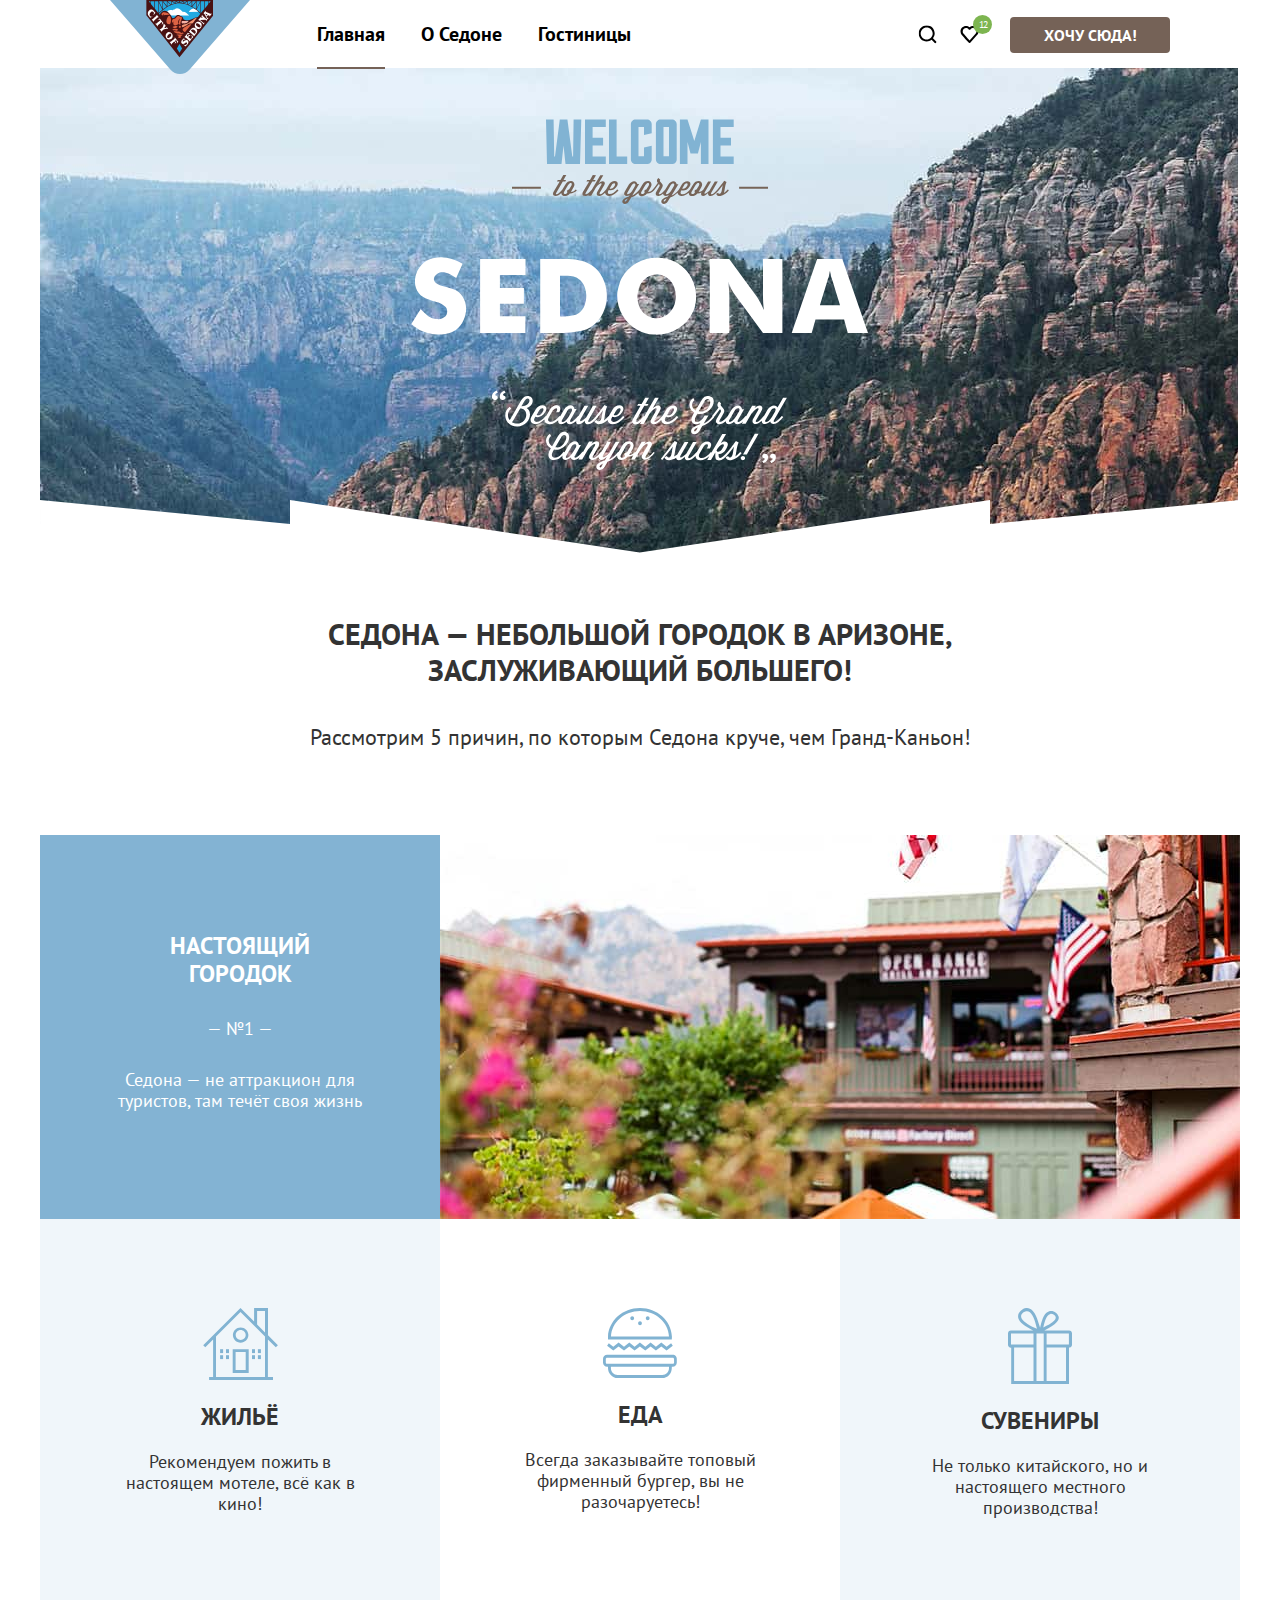
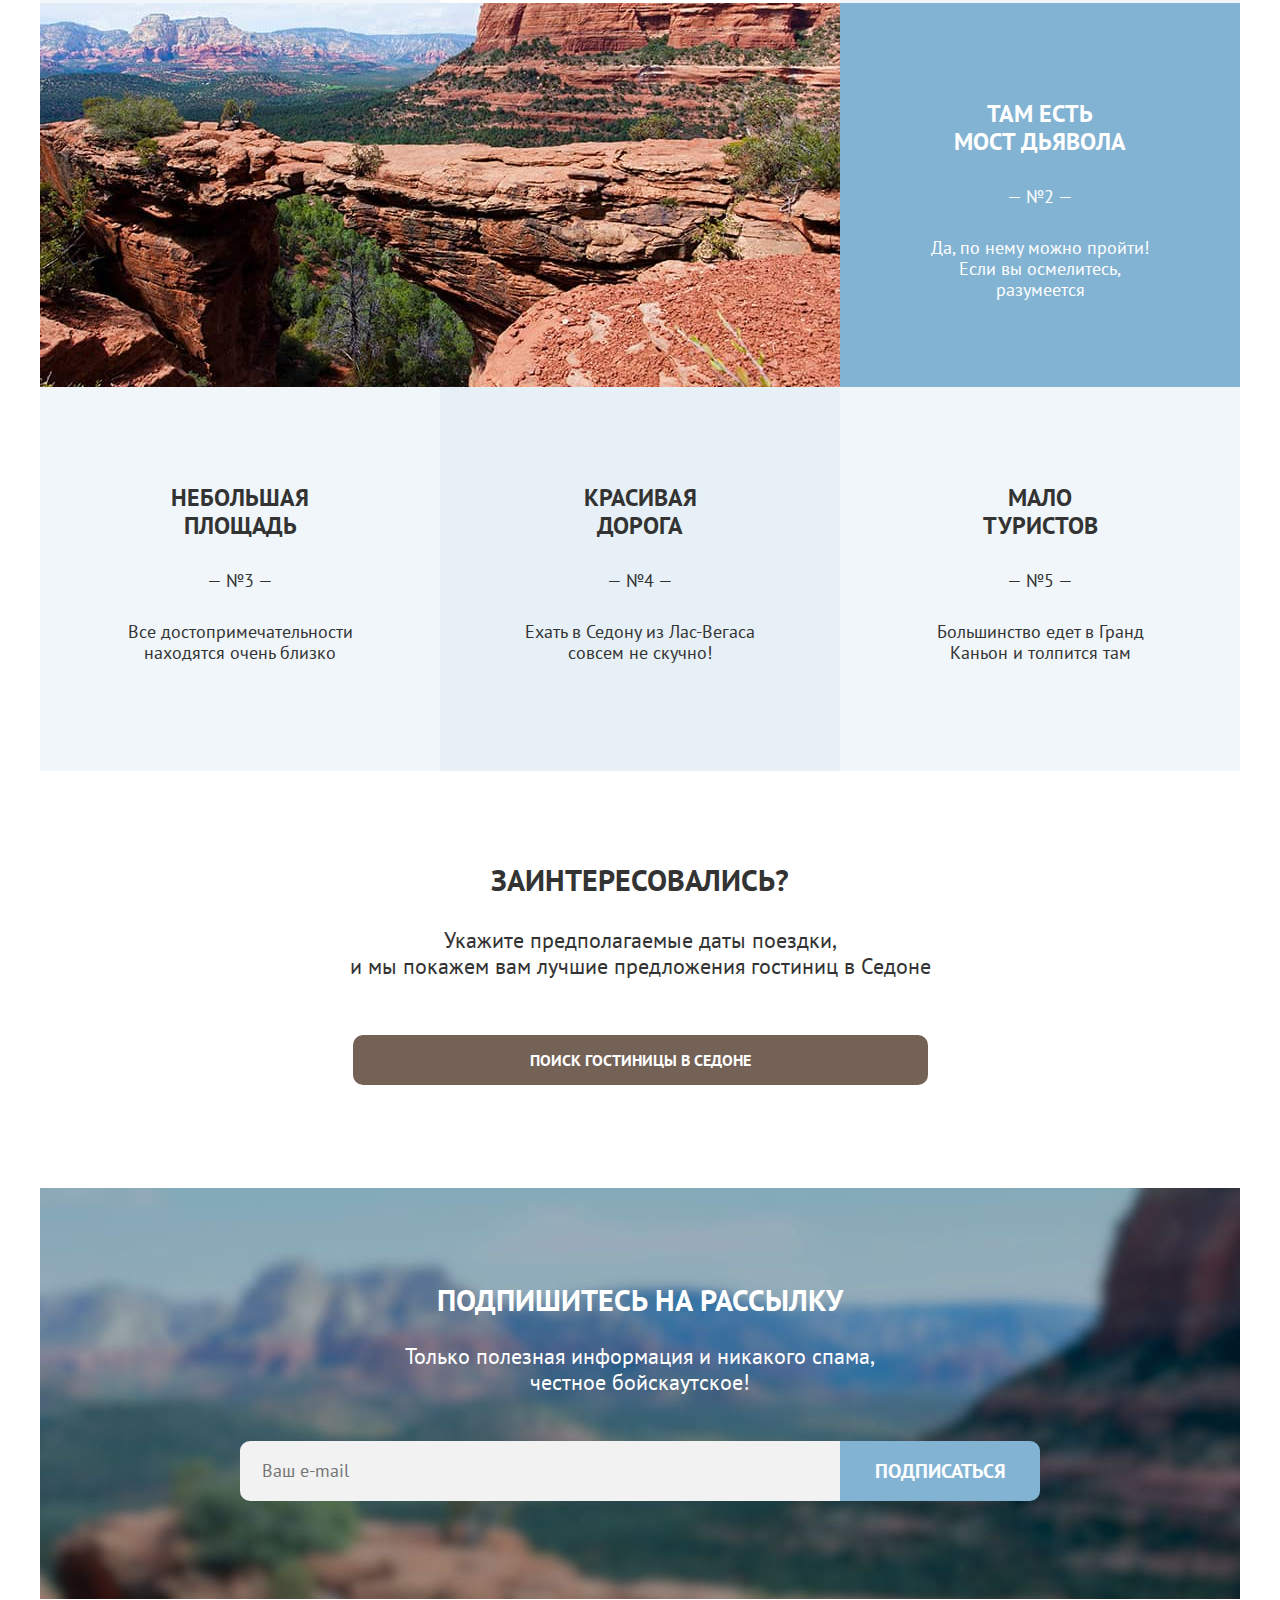
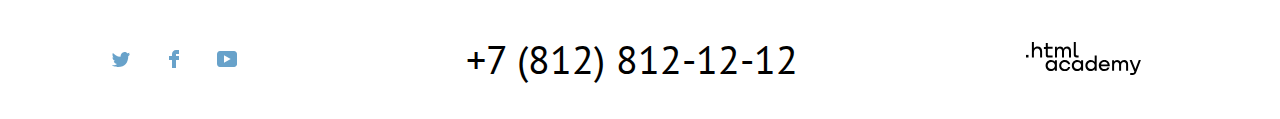
==== commit ba786626: "базовая стилизация мобильной версии главной страницы по бэм" ====
--- a/index.html
+++ b/index.html
@@ -60,401 +60,231 @@
                   />
                 </clipPath>
               </defs>
-            </svg>
-          </button>
-          <a class="btn favorit-link" href="">
-            <span class="invisible-element">Избранное</span>
-            <svg
-              class="nav-icon"
-              xmlns="http://www.w3.org/2000/svg"
-              width="19"
-              height="17"
-              viewBox="0 0 19 17"
-              fill="none"
-            >
-              <path
-                d="M9.44382 17C9.14296 17 8.84211 16.9 8.64155 16.6C3.22622 10.5 1.92253 9.1 1.62168 8.7C0.91969 7.8 0.518555 6.6 0.518555 5.4C0.518555 2.4 2.92537 0 6.03416 0C7.33785 0 8.54126 0.5 9.5441 1.3C10.5469 0.5 11.8506 0 13.054 0C16.0625 0 18.5696 2.4 18.5696 5.4C18.5696 6.7 18.0682 7.9 17.266 8.8L10.2461 16.7C10.0455 16.9 9.84495 17 9.44382 17ZM3.42679 7.5C3.72764 7.9 6.93672 11.5 9.5441 14.4L15.7617 7.4C16.2631 6.9 16.4637 6.2 16.4637 5.4C16.4637 3.6 14.9594 2.1 13.1543 2.1C12.1515 2.1 11.1486 2.6 10.4467 3.4C10.1458 3.7 9.84495 3.8 9.5441 3.8C9.24325 3.8 8.9424 3.6 8.74183 3.4C8.03984 2.6 7.037 2.1 6.03416 2.1C4.22906 2.1 2.7248 3.6 2.7248 5.4C2.62452 6.3 3.02565 7 3.42679 7.5C3.3265 7.5 3.3265 7.5 3.42679 7.5Z"
-              />
-            </svg>
-            <div class="favorit">12</div>
-          </a>
-        </div>
-        <a class="button button-order" href="catalog.html">Хочу сюда!</a>
-      </nav>
-    </header>
-    <main class="main-index">
-      <div class="container-description">
-        <h3 class="advantages-decsription">
-          Седона — небольшой городок в Аризоне, заслуживающий большего!
-        </h3>
-        <p class="advantages-text">
-          Рассмотрим 5 причин, по которым Седона круче, чем Гранд-Каньон!
-        </p>
-      </div>
-      <div class="grid">
-        <!-- <div class="flex-container"> -->
-        <div class="card background-blue city">
-          <h3 class="card-title-place white">
-            Настоящий <br />
-            городок
-          </h3>
-          <p class="card-number white">— №1 —</p>
-          <p class="card-title-place-description white">
-            Седона — не аттракцион для туристов, там течёт своя жизнь
-          </p>
-        </div>
-        <div class="card-image image-1">
-          <img
-            src="images/photo-1.jpg"
-            width="800"
-            height="384"
-            alt="Фото Седоны с заведениями"
-          />
-        </div>
-        <!-- </div> -->
-        <!-- <div class="flex-container"> -->
-        <div class="card background-gray house">
-          <svg
-            class="card-logo"
-            xmlns="http://www.w3.org/2000/svg"
-            width="75"
-            height="72"
-            viewBox="0 0 75 72"
-            fill="none"
-          >
-            <g clip-path="url(#clip0_31915_398)">
-              <path
-                d="M29.7 65H45.7V41.2H29.7C29.7 41.2 29.7 65 29.7 65ZM32.5999 44.0999H42.7V62.0999H32.5999V44.0999Z"
-                fill="#81B3D2"
-              />
-              <path
-                d="M72.8 39.3L74.9 37.2L65 27.3V0H51.0999V13.6L37.5 0L0.199951 37.2L2.29995 39.3L10.1 31.5V69.1H6.09995V72H70V69.1H64.9V31.5L72.8 39.3ZM62 69.1H13V28.5L37.5 4.1L62 28.5V69.1ZM62 24.4L54.0999 16.5V2.9H62V24.4Z"
-                fill="#81B3D2"
-              />
-              <path
-                d="M29.8999 27.1C29.8999 31.4 33.3999 34.8 37.5999 34.8C41.8999 34.8 45.3999 31.3 45.3999 27.1C45.3999 22.8 41.8999 19.4 37.5999 19.4C33.3999 19.4 29.8999 22.8 29.8999 27.1ZM37.6999 22.1C40.3999 22.1 42.6999 24.3 42.6999 27C42.6999 29.7 40.4999 31.9 37.6999 31.9C34.9999 31.9 32.6999 29.7 32.6999 27C32.6999 24.3 34.8999 22.1 37.6999 22.1Z"
-                fill="#81B3D2"
-              />
-              <path d="M20.1 41.2H17.1V45.0999H20.1V41.2Z" fill="#81B3D2" />
-              <path d="M26 41.2H23V45.0999H26V41.2Z" fill="#81B3D2" />
-              <path d="M20.1 47.2H17.1V51.0999H20.1V47.2Z" fill="#81B3D2" />
-              <path d="M26 47.2H23V51.0999H26V47.2Z" fill="#81B3D2" />
-              <path d="M52 41.2H49V45.0999H52V41.2Z" fill="#81B3D2" />
-              <path
-                d="M57.8999 41.2H54.8999V45.0999H57.8999V41.2Z"
-                fill="#81B3D2"
-              />
-              <path d="M52 47.2H49V51.0999H52V47.2Z" fill="#81B3D2" />
-              <path
-                d="M57.8999 47.2H54.8999V51.0999H57.8999V47.2Z"
-                fill="#81B3D2"
-              />
+              </svg>
+            </button>
+            <a class="btn favorit-link" href="">
+              <span class="invisible-element">Избранное</span>
+              <svg class="nav-icon" xmlns="http://www.w3.org/2000/svg" width="19" height="17" viewBox="0 0 19 17" fill="none">
+                <path d="M9.44382 17C9.14296 17 8.84211 16.9 8.64155 16.6C3.22622 10.5 1.92253 9.1 1.62168 8.7C0.91969 7.8 0.518555 6.6 0.518555 5.4C0.518555 2.4 2.92537 0 6.03416 0C7.33785 0 8.54126 0.5 9.5441 1.3C10.5469 0.5 11.8506 0 13.054 0C16.0625 0 18.5696 2.4 18.5696 5.4C18.5696 6.7 18.0682 7.9 17.266 8.8L10.2461 16.7C10.0455 16.9 9.84495 17 9.44382 17ZM3.42679 7.5C3.72764 7.9 6.93672 11.5 9.5441 14.4L15.7617 7.4C16.2631 6.9 16.4637 6.2 16.4637 5.4C16.4637 3.6 14.9594 2.1 13.1543 2.1C12.1515 2.1 11.1486 2.6 10.4467 3.4C10.1458 3.7 9.84495 3.8 9.5441 3.8C9.24325 3.8 8.9424 3.6 8.74183 3.4C8.03984 2.6 7.037 2.1 6.03416 2.1C4.22906 2.1 2.7248 3.6 2.7248 5.4C2.62452 6.3 3.02565 7 3.42679 7.5C3.3265 7.5 3.3265 7.5 3.42679 7.5Z"/>
+                </svg>
+                <div class="favorit">12</div>
+            </a>
+          </div>
+          <a class="button button-order" href="catalog.html">Хочу сюда!</a>
+        </nav>
+      </header>
+      <main class="main-index">
+        <div class="img-container">
+          <!-- <img class="index-img" src="images/welcome.svg" width="485" height="352">
+          <img class="index-div" src="images/divider.svg" width="1200" height="57"> -->
+          <svg xmlns="http://www.w3.org/2000/svg" width="458" height="352" fill="none"><path fill="#766458" d="m152.3 56.1-2.8 4.9h-2.7l-.9 1.4h2.8l-6.1 10.4c-1.3 2.2-.4 4.2 2.1 4.2 1.8 0 3.7-1.3 5.6-3.1 0 3.8 5.3 4.5 8.6.5h.7c1.8 0 4.6-1.1 6.2-2.9-.2-.4-.7-.9-1.1-1l-.2.2c-1.4 1.5-3 2.2-4.6 2.2l2.8-4.8c1.8-3.1.1-6.1-2.7-6.1-2.3 0-4.1.9-5.9 3.9l-1.5 2.6-1.2 2.1-.2.2c-2.2 2.5-4.3 4.5-5.6 4.5-.7 0-1-.5-.3-1.6l6.5-11.2h2.5l.7-1.5h-2.5l2.8-4.9h-3Zm7.5 7.8c1 .1 1.4 1.3.4 3l-2.2 3.7h-.1c-1 0-1.8.8-1.8 1.8 0 .4.1.7.3 1v.1c-1.4 2.4-4.9 2-3.1-1.1l2.3-3.9 1.5-2.4c.9-1.6 2-2.2 2.7-2.2Zm22-7.8L179 61h-2.7l-.9 1.4h2.8L172 72.8c-1.3 2.2-.4 4.2 2.1 4.2 1.2 0 2.5-.6 3.9-1.6l-.8 1.3h3l4.6-7.9c4.6-5.8 6.7-5 5.4-2.8l-3.9 6.7c-1.3 2.2-.4 4.2 2.1 4.2 1.8 0 3.8-1.4 5.7-3.2.1 1.9 1.7 3.2 4.1 3.2 3.4 0 6.8-2.6 9.3-5.5-.2-.4-.7-.9-1.1-1l-.2.2c-2.2 2.5-5 4.5-7.1 4.5-1.9 0-3-1.1-1.6-3.6l.3-.5c1.9.8 5.6.4 7.9-3.4l.4-.7c1.6-2.8.1-4.8-2.4-4.8-2.4 0-4.4 1.3-5.7 3.4l-2.9 5-.2.2c-2.2 2.5-4.3 4.5-5.6 4.5-.7 0-1-.5-.4-1.6l4.4-7.5c1.3-2.3.1-3.9-1.6-3.9-1.3 0-2.7.7-4.2 2.3l4.8-8.3h-3l-8.4 14.4-.2.2c-2.2 2.5-4.3 4.5-5.6 4.5-.7 0-1-.5-.3-1.6l6.5-11.2h2.5l.9-1.4h-2.5l2.8-4.9-3.2-.1Zm21.3 8.2c1-.1 1.5.9.5 2.6l-.4.7c-1.4 2.4-3.4 2.4-4.5 2l1.9-3.4c.7-1.2 1.7-1.8 2.5-1.9Zm44.3-5.4c-1.7 1.5-1.9 3.2-.8 4.6l.3.3c-1.3 1.9-3.1 4.4-5.1 6.7l-.2.2c-1.4 1.5-3 2.2-4.6 2.2l2.8-4.8c1.8-3.1.1-6.1-2.7-6.1-2.3 0-4.1.9-5.9 3.9l-1.5 2.6-1.2 2.1-.2.2c-2.5 2.8-4.6 4.7-7 5.7l6.8-11.4h-1.8c0-1.2-1.3-2.9-3.2-2.9-1.6 0-3.9 1.3-5.2 3.4l-4.2 7.2c-1.3 2.2-.4 4.2 2.1 4.2.8 0 1.9-.4 2.9-1l-.8 1.4c-4.1 1.2-6.6 2.9-6.6 5.1 0 2.9 4.4 3.5 6.6-.2l2.3-3.9c2.4-.7 4.8-2.1 7.2-4.5 0 3.8 5.3 4.6 8.6.5h.7c1.8 0 4.6-1.1 6.2-2.9 1.4-1.7 2.6-3.2 5-6.4l.4.5c.4.5.5 1.1.2 1.7l-3.2 5.5c-1.3 2.2-.4 4.2 2.1 4.2 1.5 0 3.2-1 4.8-2.4-.1 1.4.9 2.4 2.6 2.4.8 0 1.9-.4 2.9-1l-.8 1.4c-4.1 1.2-6.6 2.9-6.6 5.1 0 2.9 4.4 3.5 6.6-.2l2.3-3.9c2.5-.8 4.9-2.2 7.4-4.6.1 1.9 1.7 3.2 4.1 3.2 2.5 0 4.9-1.4 7-3.2-.1 3.9 5.3 4.7 8.6.6h.7c.9 0 2.2-.3 3.4-.9-.8 2.1-.1 3.5 1.7 3.5 1.7 0 3.5-1.5 5-2.9-.3 1.6.7 2.9 2.6 2.9 2.5 0 5.4-2.6 7.9-5.5 1.7-2 3.2-4 4.3-5.4-1.2 3.1-.6 8.7-3.4 8.7-1 0-1.4-1.1-1.4-1.1l-1.9 1s.6 2.4 3.3 2.4c.3 0 .6 0 .8-.1h.1c3.1-.4 6.1-2.8 8.4-5.4-.2-.5-.7-.9-1.1-1l-.2.2c-1.1 1.2-2.3 2.3-3.6 3.2 1-2.8.8-7.2 2.6-11l-2.3-1.2c-1.2 1.7-4 5.6-6.7 8.7l-.2.2c-2.2 2.5-4.3 4.5-5.6 4.5-.7 0-1-.5-.3-1.6l6.4-11.2h-3l-5.4 9.3c-2.3 2.1-4.1 3.2-4.6 3-.8-.3 0-1.4.4-2.1l5.9-10.2h-3l-4.7 8.1-.2.2c-1.4 1.5-3 2.2-4.6 2.2l2.8-4.8c1.8-3.1.1-6.1-2.7-6.1-2.3 0-4.1.9-5.9 3.9l-1.5 2.6-1.2 2.1-.2.2c-2.2 2.5-5 4.5-7.1 4.5-1.9 0-3-1.1-1.6-3.6l.3-.5c1.9.8 5.6.4 7.9-3.4l.4-.7c1.6-2.8.1-4.8-2.4-4.8-2.4 0-4.4 1.3-5.7 3.4l-2.9 5-.2.2c-2.5 2.8-4.6 4.7-7 5.7l6.8-11.4h-1.8c0-1.2-1.3-2.9-3.2-2.9-1.6 0-3.9 1.3-5.2 3.4l-2.9 4.9-.2.2c-2.2 2.5-4.3 4.5-5.6 4.5-.7 0-1-.5-.3-1.6l3-5.2c1-1.8.6-2.9-.4-4l-1.7-2c-.4-.5-.4-1.1.2-1.7l-1.9-1.9Zm-10.3 5c1 .1 1.5 1.3.4 3l-2.2 3.7h-.1c-1 0-1.8.8-1.8 1.8 0 .4.1.7.3 1v.1c-1.4 2.4-4.9 2-3.1-1.1l2.3-3.9 1.5-2.4c.9-1.6 1.9-2.2 2.7-2.2Zm50.2 0c1 .1 1.5 1.3.4 3l-2.2 3.7h-.1c-1 0-1.8.8-1.8 1.8 0 .4.1.7.3 1v.1c-1.4 2.4-4.9 2-3.1-1.1l2.3-3.9 1.5-2.4c.8-1.6 1.9-2.2 2.7-2.2Zm-11.7.4c1-.1 1.5.9.5 2.6l-.4.7c-1.5 2.4-3.4 2.4-4.5 2l1.9-3.4c.7-1.2 1.7-1.8 2.5-1.9Zm-52.4.2c1 0 1.7.9.8 2.4l-2.3 4c-1.8 2.9-3.7 4.3-4.9 4.3-.7 0-1-.5-.3-1.6l4.2-7.3c.7-1.2 1.7-1.8 2.5-1.8Zm38.9 0c1 0 1.7.9.8 2.4l-2.3 4c-1.8 2.9-3.7 4.3-4.9 4.3-.7 0-1-.5-.3-1.6l4.2-7.3c.7-1.2 1.7-1.8 2.5-1.8Zm-45.3 14.9-1.4 2.4c-.6 1.1-1.7.9-1.7.1 0-.7.8-1.6 3.1-2.5Zm38.9 0-1.4 2.4c-.6 1.1-1.7.9-1.7.1.1-.7.8-1.6 3.1-2.5ZM101 67.8h28.9v1.9H101v-1.9Zm227.1 0H357v1.9h-28.9v-1.9Z"/><path fill="#81B3D3" d="M322.7 37.4v7.7h-20.8V.4h20.8V8h-13.2v10.8H320v7.7h-10.5v10.9h13.2ZM289.9.4h7.6v44.7h-7.6v-22l-3 11.4h-7.4l-3-11.4v22h-7.6V.4h7.6l6.8 21.6L289.9.4ZM258 8h-5.5v29.3h5.5V8Zm3-7.6c2.5 0 4.7 2.1 4.7 4.7v35.3c0 2.6-2.2 4.7-4.7 4.7h-11.4c-2.6 0-4.7-2.2-4.7-4.7V5.1c0-2.6 2.1-4.7 4.7-4.7H261Zm-28 28.2 7.7-1.8v13.6c0 2.6-2.2 4.7-4.7 4.7h-11.4c-2.6 0-4.7-2.2-4.7-4.7V5.1c0-2.6 2.1-4.7 4.7-4.7H236c2.5 0 4.7 2.1 4.7 4.7v9.1L233 16V8h-5.5v29.3h5.5v-8.7Zm-16.8 8.8v7.7H198V.4h7.6v37h10.6Zm-21.4 0v7.7H174V.4h20.8V8h-13.2v10.8h10.5v7.7h-10.5v10.9h13.2ZM162.6.4h7.7L169 45.1h-14.5l-2-18.5-2 18.5H136L135 .4h7.6l.6 37h.8l4.8-37h7.6l4.9 37h.8l.5-37Z"/><path fill="#fff" d="m380.7 213.9 25.4-74h25.2l25.7 74h-20.2l-3.7-13.4h-28.6l-3.8 13.4h-20Zm35.7-52.1-7.5 24.5H429l-7.5-24.5-1.2-3.6c-.3-1.3-.6-2.5-.8-3.8-.2-.5-.3-.9-.3-1.3-.1-.5-.2-.9-.2-1.3-.1.4-.2.8-.3 1.3-.1.4-.2.8-.2 1.3-.1.2-.1.3-.1.5 0 .1 0 .2-.1.3-.2 1.1-.5 2.3-.8 3.4-.5 1-.8 2.1-1.1 3.2Zm-117.7 52.1v-74h19.5l27.9 38c.7 1.1 1.4 2.3 2 3.5.7 1.2 1.4 2.4 2 3.6l1.4 3c.5 1 .9 2 1.4 2.9l-.3-2.4c-.1-.8-.2-1.6-.2-2.4-.2-1.6-.3-3.2-.3-4.8-.1-1.7-.1-3.3-.1-5V140h19.4v74H352l-28.1-38.2c-.8-.9-1.5-2-2.2-3.3-.7-1.3-1.4-2.7-2-4.1-.4-1-.9-1.9-1.4-2.9-.4-.9-.7-1.9-1.2-2.8.4 2.4.7 4.8.9 7.3.2 2.5.3 5 .3 7.4v36.5h-19.6Zm-88-54.9c3.6-6.6 8.5-11.6 14.9-15.1s13-5.2 19.9-5.2c.9 0 1.9 0 2.8.1 1 .1 2 .2 2.9.2 2.9.4 5.7 1.1 8.5 2.1 2.9 1 5.6 2.3 8.1 3.9 5.5 3.6 9.8 8.3 12.8 14.3 3 5.9 4.5 12 4.5 18.5 0 .8 0 1.6-.1 2.4 0 .8-.1 1.5-.2 2.3-.2 1.7-.5 3.3-.9 4.9-.4 1.6-.9 3.1-1.5 4.6-3.3 7.5-8.3 13.4-15.2 17.5-6.9 4.1-14.1 6.2-21.7 6.2-.5 0-1.1 0-1.6-.1h-1.5c-2.7-.2-5.3-.7-7.9-1.4-2.6-.7-5.1-1.7-7.4-2.9-6.5-3.4-11.6-8.2-15.3-14.5-3.7-6.3-5.6-12.9-5.6-19.7 0-1 0-2 .1-3s.2-2.1.5-3.1c.4-2 .9-4.1 1.6-6 .4-2.2 1.3-4.1 2.3-6Zm52.8 26.6.6-2.4c.2-.9.4-1.7.5-2.6.1-.5.1-1.1.1-1.6.1-.5.1-1 .1-1.5s0-.9-.1-1.4v-1.4c-.4-3.3-1.4-6.5-3-9.6-1.6-3.1-3.9-5.5-6.7-7.2-.8-.4-1.5-.7-2.3-1-.8-.3-1.5-.6-2.3-.8-.8-.2-1.5-.3-2.3-.3-.8-.2-1.5-.2-2.3-.2-3.9 0-7.6 1.2-10.9 3.7-3.3 2.5-5.7 5.8-7 9.9l-.2.5v.5c-.2.7-.4 1.5-.6 2.2-.2.7-.3 1.4-.5 2.2l-.2 1.6v2.4c0 .2 0 .5.1.8.2 4.1 1.5 8 3.7 11.7 2.3 3.6 5.5 6 9.5 7.2l1.4.5c.5.1 1 .2 1.5.2l1.4.2h1.4c4.1 0 7.8-1.2 11-3.6 3.3-2.6 5.7-5.9 7.1-10ZM181.4 207c-3.6 2.5-7.6 4.2-11.8 5.1-4.2.9-8.6 1.5-12.9 1.7-1.2.1-2.5.1-3.7.1h-23.8v-74h25.1c1.2 0 2.4 0 3.6.1 4.2.2 8.3.8 12.3 1.7 4.1.9 7.9 2.7 11.3 5.1 4.3 3 7.7 7 10.1 12 2.4 5 3.8 10.1 4.1 15.3.1.5.1.9.1 1.4v2.9c-.2 5.5-1.5 10.8-3.9 15.9s-6 9.4-10.5 12.7Zm-32.4-9.7c.2 0 .5 0 .7.1h.8c.3 0 .6 0 .8.1h3.1c.9-.1 1.7-.2 2.4-.2 2-.2 4-.5 5.9-1 1.9-.5 3.7-1.4 5.2-2.4 2.5-1.8 4.3-4.2 5.5-7.2 1.2-3.1 1.9-6.3 1.9-9.6v-.9c0-.3 0-.6-.1-.9-.2-2.9-.9-5.8-2.1-8.5-1.2-2.8-2.9-5-5.1-6.6-1.6-1.3-3.5-2.2-5.5-2.7s-4-.7-6-.8H149v40.6Zm-79.9 16.6v-74h45.4V156H88.9v13h24v15.8h-24v12.5h25.5v16.6H69.1ZM9.7 190.1c.1.1.1.2.1.2.1 0 .2 0 .2.1 2.1 2.3 4.5 4.5 7.1 6.5 2.6 1.9 5.7 3 9.1 3.1.1 0 .2 0 .2.1h.3c.1 0 .2 0 .2.1h1.3c.4-.1.7-.2 1-.2 1.2-.2 2.4-.7 3.5-1.4 1.2-.7 2.1-1.5 2.7-2.6l.2-.5.2-.5c.2-.5.3-1 .3-1.5.1-.5.1-.9.1-1.3 0-2.1-.9-3.8-2.8-5.2-1.7-1.4-3.7-2.6-5.8-3.4-.8-.3-1.6-.5-2.4-.7-.7-.2-1.5-.4-2.2-.6h-.2c-.1-.1-.2-.1-.2-.1-3.8-.9-7.4-2.4-10.7-4.4-3.3-2.1-5.6-5.1-6.9-8.9-.2-.8-.5-1.6-.7-2.4-.2-.9-.3-1.8-.3-2.7v-3.4c.1-.6.2-1.2.3-1.9.2-1.6.6-3.1 1.2-4.6.5-1.5 1.2-2.9 2.1-4.2 2.5-4.1 5.7-7 9.5-8.8 3.9-1.8 8.1-2.7 12.3-2.7 1 0 2 .1 3 .2l3.3.3c2.8.5 5.6 1.3 8.2 2.3 2.8 1.1 5.3 2.4 7.7 3.8l-6.4 14.3c-2.1-1.5-4.3-2.9-6.6-4.1-2.3-1.2-4.8-1.7-7.5-1.7h-.9c-1.8.2-3.4 1-5 2.4-1.5 1.3-2.3 2.7-2.3 4.3v.7c.1.2.2.5.3.7.2.5.4 1 .8 1.5s.8.9 1.3 1.3c.9.7 2.1 1.4 3.7 2 1.6.5 3.3 1.1 5.1 1.6 1.5.4 2.9.8 4.3 1.2 1.4.3 2.6.6 3.5.9 4.3 1.5 7.6 4.1 9.8 7.8 2.2 3.6 3.3 7.4 3.4 11.4v.6c0 .5 0 .9-.1 1.4v1.3c-.5 4-1.8 7.9-3.9 11.5-2.1 3.6-4.9 6.4-8.5 8.4-1.3.6-2.7 1.2-4.1 1.6-1.4.4-2.8.7-4.2 1-1.1.2-2.3.4-3.5.5-1.1.2-2.2.2-3.4.2H26c-4.6-.2-9.2-1.2-13.7-3-4.5-1.9-8.5-4.5-12-7.7l9.4-14.8Zm341.6 147.1c0-.3.1-.6.2-.9.1-.3.3-.6.5-.8.2-.2.5-.4.8-.6.3-.1.7-.2 1.1-.2.5 0 .9.1 1.3.3.4.2.8.4 1.1.7.2.3.4.6.6 1 .1.4.2.8.2 1.3 0 .9-.2 1.6-.5 2.4-.3.7-.7 1.4-1.3 1.9-.3.3-.5.5-.8.7-.3.2-.6.4-.9.5-.3.1-.5.3-.7.4-.1.1-.2.1-.4.2l-1.4-2c.2-.1.5-.2.8-.4.3-.1.6-.3.9-.5.3-.2.5-.5.7-.8.2-.3.3-.6.3-1-.6 0-1.2-.2-1.7-.6-.6-.3-.8-.8-.8-1.6Zm7.8 0c0-.3.1-.6.2-.9.1-.3.3-.6.5-.8.2-.2.5-.4.8-.6.3-.1.7-.2 1.1-.2.5 0 .9.1 1.3.3.4.2.8.4 1.1.7.2.3.4.6.6 1 .1.4.2.8.2 1.3 0 .8-.1 1.6-.5 2.4-.3.7-.7 1.4-1.3 1.9-.3.3-.5.5-.8.7-.3.2-.6.4-.9.5-.3.1-.5.3-.7.4-.1.1-.2.1-.4.2l-1.3-2c.2-.1.5-.2.8-.4.3-.1.6-.3.9-.5.3-.2.5-.5.7-.8.2-.3.3-.6.3-1-.6 0-1.2-.2-1.7-.6-.7-.3-.9-.8-.9-1.6ZM94.5 278.5c0 .3-.1.6-.2.9-.1.3-.3.6-.5.8-.5.5-1.2.8-1.9.8-.4 0-.9-.1-1.3-.3-.4-.2-.8-.4-1.1-.7-.3-.3-.5-.7-.6-1-.1-.4-.2-.8-.2-1.3 0-.9.2-1.6.5-2.4.3-.7.7-1.4 1.3-1.9.3-.3.5-.5.8-.7.3-.2.6-.4.9-.5.3-.1.5-.3.7-.4.2-.1.3-.1.4-.2l1.3 2c-.3.1-.6.2-.8.4-.3.1-.6.3-.9.5-.3.2-.5.5-.7.8-.2.3-.3.6-.3 1 .7 0 1.2.2 1.7.6.7.4.9.9.9 1.6Zm-7.8 0c0 .6-.2 1.2-.7 1.7-.2.2-.5.4-.8.6-.3.1-.7.2-1.1.2-.4 0-.9-.1-1.3-.3-.4-.2-.8-.4-1.1-.7-.3-.3-.5-.7-.6-1-.1-.4-.2-.8-.2-1.3 0-.9.2-1.6.5-2.4.3-.7.7-1.4 1.3-1.9.2-.2.5-.5.8-.7.3-.2.6-.4.9-.5.3-.1.5-.3.7-.4.2-.1.3-.1.4-.2l1.3 2c-.2.1-.5.2-.8.4-.3.1-.6.3-.9.5-.3.2-.5.5-.7.8-.2.3-.3.6-.3 1 .7 0 1.2.2 1.7.6.6.4.9.9.9 1.6ZM332 335.4h3.8l11.8-20.6h-3.8L332 335.4Zm-.1 1.5c-1.2 0-2.2 1-2.2 2.2 0 1.2.9 2.2 2.2 2.2 1.2 0 2.2-.9 2.2-2.2 0-1.3-1-2.2-2.2-2.2Zm-26.4-5.5 1.1-1.9c4.4-6.1 7.3-4.4 6-2.1l-1.8 3.1c-1.1 1.9-4.5 3.3-5.3.9Zm25.1 2.9c-.2-.6-.9-1.2-1.4-1.3l-.3.3c-1.3 1.6-2.9 2.9-4.5 4.1 1.2-3.6.9-9.1 3.3-14l-2.8-1.5c-1.6 2.1-5 7.1-8.4 11.1l-.3.3c-2.7 3.2-5.4 5.7-7 5.7-.8 0-1.6-.8-1.6-2.5v-1.6c2.7.3 5.5-1.4 7.2-4.5l1-1.7c3.5-6-2.2-8-6.1-4.5l5.4-9.3h-3.8l-10.8 18.7c-.2-.2-.4-.3-.7-.5l-.3.3c-2.7 3.2-6.2 5.7-8.9 5.7-2.3 0-3.7-1.5-2-4.5l3.9-6.8c2.2-3.7 6-3.1 3.8.8l-.5.9h3.1l.5-.9c2-3.5.1-6.1-3-6.1s-5.5 1.6-7.1 4.4l-3.7 6.4c-.1 0-.2-.1-.2-.1l-.3.3c-2.7 3.2-5.4 5.7-7 5.7-.8 0-1.3-.6-.4-2.1l8.1-14.1H282l-6.7 11.7c-2.9 2.6-5.1 4.1-5.8 3.7-.9-.4 0-1.8.5-2.6l7.4-12.9h-3.8l-7.3 12.7c-.8.7-2.4 1.4-3.2 1.9 1.2-3.6.9-9.1 3.3-14l-2.8-1.5c-1.6 2.1-10.3 13.7-13.7 17.7.3.5.9.9 1.4 1.3 2.1-2.5 9.3-11.7 10.7-13.5-1.5 3.9-.7 11-4.3 11-1.3 0-1.8-1.4-1.8-1.4l-2.4 1.2s.7 3 4.1 3c.4 0 .7 0 1.1-.1h.1c1.9-.3 4.6-1.1 6.4-2.4 0 1.5.9 2.5 2.5 2.5 2.1 0 4.4-1.9 6.2-3.6-.4 2 .8 3.6 3.2 3.6 2.3 0 5-1.9 7.4-4.4 0 2.5 2 4.4 5.1 4.4 3.1 0 6.1-1.7 8.7-4l-2.1 3.7h3.8l4.3-7.5v3c0 3.2.6 4.9 3.7 4.9s6.7-3.3 9.8-7c2.1-2.5 4-5.1 5.4-6.9-1.5 3.9-.7 11-4.3 11-1.3 0-1.8-1.4-1.8-1.4l-2.4 1.2s.7 3 4.1 3c.4 0 .7 0 1.1-.1h.1c4-.5 7.8-3.6 10.6-6.9ZM216 333.2h-.2c-1.2 0-2.2 1-2.2 2.3 0 .5.1.9.4 1.3v.1c-1.8 3-6.1 2.5-3.9-1.5l2.9-5 1.8-3.1c2.7-4.5 6.3-2.7 4 1.2l-2.8 4.7Zm-25.4 14.2c-.8 1.4-2.1 1.2-2.1.2s.9-2.1 3.8-3.2l-1.7 3Zm-28.8-13.8c-2.3 3.6-4.5 5.3-6.1 5.3-.8 0-1.3-.6-.4-2.1l5.3-9.2c2-3.5 6.1-2.6 4.2.8l-3 5.2Zm-12-14.7c1.1-1.9 2.4-2.8 3.4-2.8 1.4 0 2.1.9 2.1 2.3 0 3.5-4.4 10.8-10.2 9.9h-.8l5.5-9.4Zm92.8 14.1-.3.3c-2.7 3.2-5.4 5.7-7 5.7-.8 0-1.3-.6-.4-2.1l5.4-9.6c1.6-2.9.1-4.9-2-4.9-1.6 0-3.3.9-5.2 2.8l1.4-2.5h-3.8l-6.1 10.5c-.2-.1-.3-.2-.5-.3l-.3.3c-1.7 1.9-3.8 2.8-5.7 2.8l3.6-6.1c2.3-4 .2-7.7-3.4-7.7-2.9 0-5.2 1.2-7.3 4.9l-1.9 3.2-1.6 2.8c-.1-.1-.2-.1-.3-.2l-.3.3c-3.1 3.6-5.8 5.9-8.8 7.2l10.4-17.7h-3.8l-6.7 11.6c-2.9 2.7-5.2 4.2-5.9 3.9-.9-.4 0-1.8.5-2.6l7.4-12.9h-3.8l-6 10.4c-.1-.1-.2-.1-.3-.2l-.3.3c-2.7 3.2-5.4 5.7-7 5.7-.8 0-1.3-.6-.4-2.1l5.4-9.6c1.6-2.9.1-4.9-2-4.9-1.6 0-3.3.9-5.2 2.8l1.4-2.5H178l-6 10.4c-.1-.1-.2-.1-.4-.2l-.3.3c-2.7 3.2-5.4 5.7-7 5.7-.8 0-1.3-.6-.4-2.1L170 326h-2.1c.1-1.6-1.5-3.8-4-3.8-2 0-4.9 1.6-6.5 4.4l-3.9 6.7c-.3-.2-.6-.4-.8-.5l-.3.3c-2.7 3.2-4.8 5.7-8.6 5.7-2.6 0-4.1-2.6-1.9-6.4l1.1-1.9c.7.1 1.4.2 2.1.2 4 0 8.6-2.1 11.6-7.3 1.1-1.9 1.5-3.6 1.5-5.1 0-3.4-2.2-5.6-5-5.6-2.1 0-4.5 1.5-6.2 4.4l-5.9 10.1c-2.2-1.2-3.4-3.3-3.4-5.4 0-1.7.8-3.5 2.4-4.8l-1.2-2.2c-2.7 1.9-3.9 4.5-3.9 7 0 3 1.7 5.9 4.8 7.5l-1.1 2c-2.7 4.6-1.1 9.7 4.2 9.7 4.2 0 6.1-1.9 8.7-4.4-.8 2.4.4 4.4 3 4.4 1.5 0 3.4-1 5.2-2.5.2 1.5 1.3 2.5 3.3 2.5 1.8 0 3.8-1.1 5.7-2.8l-1.4 2.4h3.8l5.8-10.1c5.8-7.2 8.4-6.3 6.7-3.5l-4.9 8.5c-1.6 2.8-.5 5.4 2.6 5.4 2 0 4.3-1.4 6.4-3.4-.5 2.1.5 3.4 2.4 3.4 1.8 0 3.9-1.5 5.6-3l-2.1 3.6c-5.1 1.5-8.3 3.6-8.3 6.5 0 3.6 5.6 4.4 8.3-.3l2.9-5c3.2-1 6.3-3 9.5-6.2-.5 5.3 6.5 6.5 10.7 1.1h.8c1.4 0 3.2-.5 4.9-1.5l-2.5 4.4h3.8l5.8-10.1c5.8-7.2 8.4-6.3 6.7-3.5l-4.9 8.5c-1.6 2.8-.5 5.4 2.6 5.4s6.7-3.3 9.8-7c-.1 0-.7-.6-1.2-.8Zm118.6-35.6c-2.3 3.7-4.6 5.5-6.2 5.5-.8 0-1.3-.6-.4-2.1l5.3-9.2c2-3.5 6.1-2.6 4.2.8l-2.9 5Zm-36.2.2c-2.3 3.6-4.5 5.3-6.1 5.3-.8 0-1.3-.6-.4-2.1l5.3-9.2c2-3.5 6.1-2.6 4.2.8l-3 5.2Zm-39.9 13.8c-.8 1.4-2.1 1.2-2.1.2s.9-2.1 3.8-3.2l-1.7 3Zm8-28.5c1.1-1.9 2.4-2.8 3.4-2.8 6 0 1.5 14.4-8.1 12.2h-.8l5.5-9.4Zm77.7 14.1-.3.3c-2.7 3.2-5.4 5.7-7 5.7-.8 0-1.3-.6-.4-2.1l12.8-22.1h-3.8l-5.6 9.6c-.7-1.1-1.9-2-3.5-2-2 0-4.9 1.6-6.5 4.4l-3.7 6.4c-.1 0-.2-.1-.2-.1l-.3.3c-2.7 3.2-5 5.7-6.7 5.7-.8 0-1.3-.6-.4-2.1l5.5-9.6c1.6-2.9.1-4.9-2-4.9-1.6 0-3.3.9-5.2 2.8l1.4-2.5h-3.8l-6 10.4c-.1-.1-.2-.1-.4-.2l-.3.3c-2.7 3.2-5.4 5.7-7 5.7-.8 0-1.3-.6-.4-2.1l6.1-10.7H331c.1-1.6-1.5-3.8-4-3.8-2 0-4.9 1.6-6.5 4.4l-3.7 6.3-.2.2c-2.7 3.2-5.8 5.7-7.4 5.7-.8 0-1.3-.6-.4-2.1l3.8-6.6c1.3-2.3.7-3.6-.5-5.1l-2.1-2.5c-.5-.7-.5-1.5.2-2.2l-2-2.1c-2.1 1.9-2.3 4.1-1 5.8l.3.4c-1.7 2.4-3.9 5.6-6.4 8.5l.3.3c-3.1 3.6-5.8 5.9-8.7 7.2l4.8-8.2h-3.8l-.4.7c-2 3.5-4.3 6-7.2 6-2.6 0-3-2.6-.8-6.4l1.1-1.9c.7.1 1.4.2 2.1.2 13.4 0 19.9-18 8.1-18-2.1 0-4.5 1.5-6.2 4.4l-5.9 10.1c-2.2-1.2-3.4-3.3-3.4-5.4 0-1.7.8-3.5 2.4-4.8l-1.2-2.2c-2.7 1.9-3.9 4.5-3.9 7 0 3 1.7 5.9 4.8 7.5l-1.1 2c-2.7 4.6-2.2 9.7 3.2 9.7 1.6 0 2.9-.5 4.1-1.2l-1 1.7c-5.1 1.6-8.3 3.6-8.3 6.5 0 3.6 5.6 4.4 8.3-.3l2.9-5c3.9-1.2 7.8-3.9 11.9-8.7-.1-.1-.1-.2-.2-.4 1.7-2 3.1-3.9 6-7.7l.5.6c.5.6.7 1.4.2 2.1l-4 6.9c-1.6 2.8-.5 5.4 2.6 5.4 1.9 0 4.3-1.2 6.4-3 0 1.7 1.1 3 3.3 3 1.5 0 3.4-1 5.2-2.5.2 1.5 1.3 2.5 3.3 2.5 1.8 0 3.8-1.1 5.7-2.8l-1.4 2.4h3.8l5.8-10.1c5.8-7.2 8.4-6.3 6.7-3.5l-4.9 8.5c-1.6 2.8-.5 5.4 2.6 5.4 2 0 3.8-1.4 6-3.3-.2 1.9 1 3.3 3.3 3.3 1.5 0 3.4-1 5.2-2.5.2 1.5 1.3 2.5 3.3 2.5 3.1 0 6.7-3.3 9.8-7-.5-.3-1.1-.9-1.6-1.1Zm-112.3-5.3c2.2-3.7 6-3.1 3.8.8l-.5.9c-1.8 3.1-4.3 3-5.7 2.5l2.4-4.2Zm-3 13.6c4.3 0 8.5-3.3 11.7-7-.3-.5-.9-1.1-1.4-1.3l-.3.3c-2.7 3.2-6.2 5.7-8.9 5.7-2.3 0-3.7-1.5-2-4.5l.4-.7c2.4 1 7 .5 9.8-4.4l.5-.9c2-3.5.1-6.1-3-6.1-3 0-5.5 1.6-7.1 4.4l-3.7 6.3s-.1 0-.1-.1l-.3.3c-2.7 3.2-5.4 5.7-7 5.7-.8 0-1.3-.6-.4-2.1l5.4-9.6c1.6-2.9.1-4.9-2-4.9-1.6 0-3.4.9-5.3 2.9l6-10.5H244l-10.7 18.5c-.1-.1-.3-.2-.4-.3l-.3.3c-2.7 3.2-5.4 5.7-7 5.7-.8 0-1.3-.6-.4-2.1l8.1-14.1h3.1l1.1-1.8h-3.1l3.6-6.2h-3.8l-3.6 6.2h-3.4l-1.1 1.8h3.4l-7.6 13.2c-1.6 2.8-.5 5.4 2.6 5.4 1.9 0 3.9-1.2 5.9-3l-1.5 2.6h3.8l5.7-10c5.8-7.3 8.4-6.4 6.8-3.6l-4.9 8.5c-1.6 2.8-.5 5.4 2.6 5.4 2.3 0 4.8-1.8 7.3-4.2.2 2.4 2.2 4.2 5.3 4.2ZM128 291.7c2.2-3.7 6-3.1 3.8.8l-.5.9c-1.8 3.1-4.3 3-5.7 2.5l2.4-4.2Zm23.1 9.2 5.3-9.2c2-3.5 6.1-2.6 4.2.8l-2.9 5.2c-2.3 3.6-4.5 5.3-6.1 5.3-.9-.1-1.4-.6-.5-2.1Zm54-9.2c2.2-3.7 6-3.1 3.8.8l-.5.9c-1.8 3.1-4.2 3-5.7 2.5l2.4-4.2Zm-57.8 9.5c-.6 2.2.6 4.1 3.1 4.1 1.5 0 3.4-1 5.2-2.5.2 1.5 1.3 2.5 3.3 2.5 2 0 4.2-1.4 6.4-3.3-.4 2 .5 3.3 2.4 3.3 2.1 0 4.4-1.9 6.2-3.6-.4 2 .8 3.6 3.2 3.6 3.1 0 6.7-3.3 9.8-7 0 0-.1-.1-.1-.2 2.1-2.4 3.9-5 5.2-6.8-1.5 3.9-.7 11-4.3 11-1.3 0-1.8-1.4-1.8-1.4l-2.4 1.2s.7 3.1 4.1 3.1c.4 0 .7 0 1.1-.1h.1c2.8-.4 5.5-2.1 7.9-4.2.1 2.5 2 4.3 5.1 4.3 4.3 0 8.5-3.3 11.7-7-.3-.5-.9-1.1-1.4-1.3l-.3.3c-2.7 3.2-6.2 5.7-8.9 5.7-2.3 0-3.7-1.5-2-4.5l.4-.7c2.4 1 7 .5 9.8-4.4l.5-.9c2-3.5.1-6.1-3-6.1s-5.5 1.6-7.1 4.4l-3.7 6.3h-.1l-.3.3c-1.3 1.6-2.9 2.9-4.5 4.1 1.2-3.6.9-9.1 3.3-14l-2.8-1.5c-1.6 2.1-5 7.1-8.4 11.1l.1.1-.1.2c-2.7 3.2-5.4 5.7-7 5.7-.8 0-1.3-.6-.4-2.1l8.1-14.1h-3.8l-6.7 11.7c-2.9 2.6-5.1 4.1-5.8 3.7-.9-.4 0-1.8.5-2.6l7.4-12.9h-3.8l-6 10.4c-.1-.1-.2-.1-.3-.2l-.3.3c-2.7 3.2-5.4 5.7-7 5.7-.8 0-1.3-.6-.4-2.1l6.1-10.7h-2.1c.1-1.6-1.5-3.8-4-3.8-2 0-4.9 1.6-6.5 4.4l-3.8 6.6c-.2-.1-.4-.3-.6-.4l-.3.3c-2.7 3.2-5.9 5.7-8.5 5.7-2.3 0-3.7-1.5-2-4.5l3.9-6.8c2.2-3.7 6-3.1 3.8.8l-.5.9h3.1l.5-.9c2-3.5.1-6.1-3-6.1s-5.1 1.6-6.7 4.4l-3.8 6.4c-.1-.1-.2-.1-.3-.2l-.3.3c-2.7 3.2-5.9 5.7-8.6 5.7-2.3 0-3.7-1.5-2-4.5l.4-.7c2.4 1 7 .5 9.8-4.4l.5-.9c2-3.5.1-6.1-3-6.1s-5.5 1.6-7.1 4.4l-4 6.8c-2.4 4-.3 7.7 4.1 7.7 3.3 0 6-2 8.8-4.6-.1 2.6 1.9 4.6 5.1 4.6 3.4.1 6.1-1.7 8.8-4Zm-36.9-14 3.1-5.2c2.8-4.8 6.3-2 4.4 1.6-1.5 2.7-3.6 3.6-7.5 3.6Zm-4.1 17.3c-2.3 0-4-.5-5.4-1.3.7-.8 1.3-1.7 1.9-2.7l6.4-11 1 .1c8.8 1.8 5.3 14.9-3.9 14.9Zm9.4-15.5c7.6-2.6 8.2-12.1.7-12.1-2.1 0-4.5 1.5-6.2 4.4L100 298.9c-.4.8-.9 1.5-1.5 2.1-2.6-3.6-1.9-9 1.8-11.3l-1.5-1.9c-7.9 5-5.6 19.6 7.6 19.6 11.3 0 16.5-13.6 9.3-18.4Z"/></svg>
+          <svg width="1200" height="60" viewBox="0 0 1200 60" fill="none" xmlns="http://www.w3.org/2000/svg">
+            <g clip-path="url(#clip0_24196_797)">
+              <path d="M 0.032 59.897 L 0 0 L 250 24 L 250 0 L 599.687 52.623 L 950 0 L 950 24 L 1200 0 L 1200 59.778 L 0.032 59.897 Z" fill="white"/>
             </g>
             <defs>
-              <clipPath id="clip0_31915_398">
-                <rect width="75" height="72" fill="white" />
+              <clipPath id="clip0_24196_797">
+                <rect width="1200" height="57" fill="white"/>
               </clipPath>
             </defs>
           </svg>
-          <h3 class="card-title-service">Жильё</h3>
-          <p class="card-title-service-description">
-            Рекомендуем пожить в настоящем мотеле, всё как в кино!
-          </p>
         </div>
-        <div class="card backgroun-white food">
-          <svg
-            class="card-logo"
-            xmlns="http://www.w3.org/2000/svg"
-            width="74"
-            height="70"
-            viewBox="0 0 74 70"
-            fill="none"
-          >
-            <g clip-path="url(#clip0_31915_386)">
-              <path
-                d="M69.9 46.7H59.3H14.6H4.1C1.8 46.7 0 48.6 0 51V54.5C0 56.9 1.9 58.7999 4.1 58.7999H5V59.9C5 65.4 9.3 70 14.6 70H59.2C64.5 70 68.8 65.5 68.8 59.9V58.7999H69.7C72 58.7999 73.8 56.9 73.8 54.5V51C74 48.7 72.1 46.7 69.9 46.7ZM66 59.9C66 63.8 63 66.9 59.3 66.9H14.6C10.9 66.9 7.9 63.7 7.9 59.9V58.7999H66V59.9ZM71.1 54.5C71.1 55.2 70.5 55.7999 69.9 55.7999H68.9H66H8H5H4C3.3 55.7999 2.8 55.2 2.8 54.5V51C2.8 50.3 3.4 49.7 4 49.7H7.7H14.6H59.2H66.1H69.8C70.5 49.7 71 50.3 71 51C71.1 51 71.1 54.5 71.1 54.5Z"
-                fill="#81B3D2"
-              />
-              <path
-                d="M15.6 38.4L21 42.5L26.3 38.4L31.6 42.5L36.9 38.4L42.3 42.5L47.6 38.4L52.9 42.5L58.3 38.4L63.6 42.5L69.8 37.8L68.1 35.3L63.6 38.7L58.3 34.6L52.9 38.7L47.6 34.6L42.3 38.7L36.9 34.6L31.6 38.7L26.3 34.6L21 38.7L15.6 34.6L10.3 38.7L5.79998 35.3L4.09998 37.8L10.3 42.5L15.6 38.4Z"
-                fill="#81B3D2"
-              />
-              <path
-                d="M8 31.5H65.9H68.8C68.8 30.9 68.9 30.3 68.9 29.6C68.9 29.2 68.9 28.8 68.9 28.4C68.2 12.7 54.2 0 37 0C19.7 0 5.7 12.7 5 28.5C5 28.9 5 29.3 5 29.7C5 30.3 5 31 5.1 31.6H8V31.5ZM37 3C52.6 3 65.4 14.3 66 28.5H8C8.6 14.4 21.4 3 37 3Z"
-                fill="#81B3D2"
-              />
-              <path
-                d="M37 17.3C38.0493 17.3 38.9 16.4046 38.9 15.3C38.9 14.1955 38.0493 13.3 37 13.3C35.9506 13.3 35.1 14.1955 35.1 15.3C35.1 16.4046 35.9506 17.3 37 17.3Z"
-                fill="#81B3D2"
-              />
-              <path
-                d="M29.2001 12.2C30.2494 12.2 31.1 11.3045 31.1 10.2C31.1 9.09538 30.2494 8.19995 29.2001 8.19995C28.1507 8.19995 27.3 9.09538 27.3 10.2C27.3 11.3045 28.1507 12.2 29.2001 12.2Z"
-                fill="#81B3D2"
-              />
-              <path
-                d="M44.7001 12.2C45.7494 12.2 46.6 11.3045 46.6 10.2C46.6 9.09538 45.7494 8.19995 44.7001 8.19995C43.6507 8.19995 42.8 9.09538 42.8 10.2C42.8 11.3045 43.6507 12.2 44.7001 12.2Z"
-                fill="#81B3D2"
-              />
-            </g>
-            <defs>
-              <clipPath id="clip0_31915_386">
-                <rect width="74" height="70" fill="white" />
-              </clipPath>
-            </defs>
-          </svg>
-          <h3 class="card-title-service">Еда</h3>
-          <p class="card-title-service-description">
-            Всегда заказывайте топовый фирменный бургер, вы не разочаруетесь!
-          </p>
+
+        <div class="container-description">
+         <h3 class="advantages-decsription">Седона — небольшой городок в Аризоне, заслуживающий большего!</h3>
+         <p class="advantages-text">Рассмотрим 5 причин, по которым Седона круче, чем Гранд-Каньон!</p>
         </div>
-        <div class="card background-gray souvenir">
-          <svg
-            class="card-logo"
-            xmlns="http://www.w3.org/2000/svg"
-            width="64"
-            height="76"
-            viewBox="0 0 64 76"
-            fill="none"
-          >
-            <g clip-path="url(#clip0_31915_380)">
-              <path
-                d="M61.1 22.5H61H36.3C50.1 15.6 51.2 11.2 50.7 8.79997C49.5 4.79997 45 1.79997 40.7 3.39997C35.1 5.49997 33.6 13.8 32.1 19.8C30.1 13.7 28.3 5.99997 23.9 2.09997C22.6 0.999966 20.8 -0.200034 18.1 0.0999663C14.1 0.499966 8.3 5.49997 10.6 11.1C12.9 16.5 20.3 19.9 25.2 22.6H3.2H2.9C1.3 22.6 0 23.9 0 25.5V36.8C0 38.4 1.3 39.7 2.9 39.7H3.2V73V75.4V76H61V75.5V73V39.6H61.1C62.7 39.6 64 38.3 64 36.7V25.4C64 23.8 62.7 22.5 61.1 22.5ZM42.4 5.89997C44.5 5.59997 47.4 7.19997 47.7 9.09997C48.1 11.9 44.3 14.4 42.6 15.5C40.1 17.2 37.7 18.1 35.3 19.6C36.2 15.9 37.8 6.59997 42.4 5.89997ZM19.5 15.9C17.3 14.4 13 11.5 13.1 8.09997C13.2 4.49997 18.8 1.49997 21.9 4.19997C25.8 7.59997 27.6 15.3 29 20.8C25.8 19.3 22.7 18 19.5 15.9ZM25.5 73H6.1V39.6H25.5V73ZM25.5 36.5H3V25.5H25.5V36.5ZM35.7 36.5V39.5V73H28.5V39.6V36.6V25.6H35.7V36.5ZM58 73H38.6V39.6H58V73ZM60.9 36.5H38.6V25.5H60.9V36.5Z"
-                fill="#81B3D2"
-              />
-            </g>
-            <defs>
-              <clipPath id="clip0_31915_380">
-                <rect width="64" height="76" fill="white" />
-              </clipPath>
-            </defs>
-          </svg>
-          <h3 class="card-title-service">Сувениры</h3>
-          <p class="card-title-service-description">
-            Не только китайского, но и настоящего местного производства!
-          </p>
-        </div>
-        <!-- </div> -->
-        <!-- <div class="flex-container"> -->
-        <div class="card-image image-2">
-          <img src="images/photo-2.jpg" alt="Фото моста дьявола" />
-        </div>
-        <div class="card background-blue brige">
-          <h3 class="card-title-place white">
-            Там есть <br />
-            мост дьявола
-          </h3>
-          <p class="card-number white">— №2 —</p>
-          <p class="card-title-place-description white">
-            Да, по нему можно пройти! Если вы осмелитесь, разумеется
-          </p>
-        </div>
-        <!-- </div> -->
-        <!-- <div class="flex-container"> -->
-        <div class="card background-gray squar">
-          <h3 class="card-title-place black">
-            Небольшая <br />
-            площадь
-          </h3>
-          <p class="card-number black">— №3 —</p>
-          <p class="card-title-place-description black">
-            Все достопримечательности находятся очень близко
-          </p>
-        </div>
-        <div class="card backgroun-green road">
-          <h3 class="card-title-place black">
-            Красивая <br />
-            дорога
-          </h3>
-          <p class="card-number black">— №4 —</p>
-          <p class="card-title-place-description black">
-            Ехать в Седону из Лас-Вегаса совсем не скучно!
-          </p>
-        </div>
-        <div class="card background-gray tourism">
-          <h3 class="card-title-place black">
-            Мало <br />
-            туристов
-          </h3>
-          <p class="card-number black">— №5 —</p>
-          <p class="card-title-place-description black">
-            Большинство едет в Гранд Каньон и толпится там
-          </p>
-        </div>
-        <!-- </div> -->
-      </div>
-      <section class="book-hotel">
-        <h2 class="invisible-element">Бронирование гостиницы в Седоне</h2>
-        <h3 class="book-hotel-intrested">Заинтересовались?</h3>
-        <p class="book-hotel-order">
-          Укажите предполагаемые даты поездки, <br />и мы покажем вам лучшие
-          предложения гостиниц в Седоне
-        </p>
-        <a class="button button-search" href="#"
-          ><span class="">Поиск гостиницы в седоне</span></a
-        >
-      </section>
-      <section class="subscribe">
-        <h2 class="invisible-element">Подписка на рассылку</h2>
-        <h3 class="subscribe-title">Подпишитесь на рассылку</h3>
-        <p class="subscribe-about">
-          Только полезная информация и никакого спама, <br />честное
-          бойскаутское!
-        </p>
-        <form class="subscribe-form" action="#" method="post">
-          <input
-            class="subscribe-control"
-            type="text"
-            name="e-mail"
-            placeholder="Ваш e-mail"
-          />
-          <button class="button-subscribe" type="submit">Подписаться</button>
-        </form>
-      </section>
-    </main>
-    <footer>
-      <section class="footer-links">
-        <ul class="footer-links-list">
-          <li class="footer-links-item">
-            <a class="button-footer-link" href="#">
-              <svg
-                class="social-icon"
-                xmlns="http://www.w3.org/2000/svg"
-                width="18"
-                height="15"
-                viewBox="0 0 18 15"
-                fill="none"
-              >
-                <g clip-path="url(#clip0_24196_690)">
-                  <path
-                    d="M11.6 0.200056C13.4 -0.299944 14.8 0.500056 15.4 1.40006C16.1 1.20006 16.8 0.900056 17.5 0.700056C17.5 1.60006 16.9 2.20006 16.6 2.50006C17.3 2.60006 18 1.90006 18 1.90006C17.8 2.90006 16.9 3.70006 16.3 3.90006C16.1 10.7001 13 15.1001 5.7 15.0001C5.1 15.0001 5.8 15.0001 5.2 15.0001C4.8 15.0001 0.8 14.5001 0 13.1001C2.4 13.3001 4.1 12.7001 5 11.9001C4 11.6001 2.1 11.5001 1.8 9.00006C2.2 9.10006 2.4 9.20006 3.1 9.10006C1.8 8.30006 0.4 7.50006 0.5 5.30006C0.8 5.60006 1.6 5.80006 1.9 5.80006C1.1 5.60006 -0.2 2.50006 0.9 0.900056C2.8 2.80006 4.9 4.50006 8.5 4.70006C8.7 2.30006 9.7 0.800056 11.6 0.200056Z"
-                  />
+        <div class="grid">
+
+          <!-- <div class="flex-container"> -->
+            <div class="card background-blue city">
+              <h3 class="card-title-place white">Настоящий <br> городок</h3>
+              <p class="card-number white">— №1 —</p>
+              <p class="card-title-place-description white">Седона — не аттракцион для туристов, там течёт своя жизнь</p>
+            </div>
+            <div class="card-image image-1">
+              <img src="images/photo-1.jpg" width="800" height="384" alt="Фото Седоны с заведениями">
+            </div>
+          <!-- </div> -->
+          <!-- <div class="flex-container"> -->
+            <div class="card background-gray house">
+              <svg class="card-logo" xmlns="http://www.w3.org/2000/svg" width="75" height="72" viewBox="0 0 75 72" fill="none">
+                <g clip-path="url(#clip0_31915_398)">
+                  <path d="M29.7 65H45.7V41.2H29.7C29.7 41.2 29.7 65 29.7 65ZM32.5999 44.0999H42.7V62.0999H32.5999V44.0999Z" fill="#81B3D2"/>
+                  <path d="M72.8 39.3L74.9 37.2L65 27.3V0H51.0999V13.6L37.5 0L0.199951 37.2L2.29995 39.3L10.1 31.5V69.1H6.09995V72H70V69.1H64.9V31.5L72.8 39.3ZM62 69.1H13V28.5L37.5 4.1L62 28.5V69.1ZM62 24.4L54.0999 16.5V2.9H62V24.4Z" fill="#81B3D2"/>
+                  <path d="M29.8999 27.1C29.8999 31.4 33.3999 34.8 37.5999 34.8C41.8999 34.8 45.3999 31.3 45.3999 27.1C45.3999 22.8 41.8999 19.4 37.5999 19.4C33.3999 19.4 29.8999 22.8 29.8999 27.1ZM37.6999 22.1C40.3999 22.1 42.6999 24.3 42.6999 27C42.6999 29.7 40.4999 31.9 37.6999 31.9C34.9999 31.9 32.6999 29.7 32.6999 27C32.6999 24.3 34.8999 22.1 37.6999 22.1Z" fill="#81B3D2"/>
+                  <path d="M20.1 41.2H17.1V45.0999H20.1V41.2Z" fill="#81B3D2"/>
+                  <path d="M26 41.2H23V45.0999H26V41.2Z" fill="#81B3D2"/>
+                  <path d="M20.1 47.2H17.1V51.0999H20.1V47.2Z" fill="#81B3D2"/>
+                  <path d="M26 47.2H23V51.0999H26V47.2Z" fill="#81B3D2"/>
+                  <path d="M52 41.2H49V45.0999H52V41.2Z" fill="#81B3D2"/>
+                  <path d="M57.8999 41.2H54.8999V45.0999H57.8999V41.2Z" fill="#81B3D2"/>
+                  <path d="M52 47.2H49V51.0999H52V47.2Z" fill="#81B3D2"/>
+                  <path d="M57.8999 47.2H54.8999V51.0999H57.8999V47.2Z" fill="#81B3D2"/>
                 </g>
                 <defs>
-                  <clipPath id="clip0_24196_690">
-                    <rect width="18" height="15" fill="white" />
+                  <clipPath id="clip0_31915_398">
+                    <rect width="75" height="72" fill="white"/>
                   </clipPath>
                 </defs>
               </svg>
-              <span class="invisible-element">Twitter</span>
-            </a>
-          </li>
-          <li class="footer-links-item">
-            <a class="button-footer-link" href="#">
-              <svg
-                class="social-icon"
-                xmlns="http://www.w3.org/2000/svg"
-                width="10"
-                height="18"
-                viewBox="0 0 10 18"
-                fill="none"
-              >
-                <g clip-path="url(#clip0_24196_688)">
-                  <path
-                    d="M7 0C4.8 0 3 1.8 3 4V6H0V10H3V18H7V10H10V6H7V4H10V0H7Z"
-                  />
+              <h3 class="card-title-service">Жильё</h3>
+              <p class="card-title-service-description">Рекомендуем пожить в настоящем мотеле, всё как в кино!</p>
+            </div>
+            <div class="card backgroun-white food">
+              <svg class="card-logo" xmlns="http://www.w3.org/2000/svg" width="74" height="70" viewBox="0 0 74 70" fill="none">
+                <g clip-path="url(#clip0_31915_386)">
+                  <path d="M69.9 46.7H59.3H14.6H4.1C1.8 46.7 0 48.6 0 51V54.5C0 56.9 1.9 58.7999 4.1 58.7999H5V59.9C5 65.4 9.3 70 14.6 70H59.2C64.5 70 68.8 65.5 68.8 59.9V58.7999H69.7C72 58.7999 73.8 56.9 73.8 54.5V51C74 48.7 72.1 46.7 69.9 46.7ZM66 59.9C66 63.8 63 66.9 59.3 66.9H14.6C10.9 66.9 7.9 63.7 7.9 59.9V58.7999H66V59.9ZM71.1 54.5C71.1 55.2 70.5 55.7999 69.9 55.7999H68.9H66H8H5H4C3.3 55.7999 2.8 55.2 2.8 54.5V51C2.8 50.3 3.4 49.7 4 49.7H7.7H14.6H59.2H66.1H69.8C70.5 49.7 71 50.3 71 51C71.1 51 71.1 54.5 71.1 54.5Z" fill="#81B3D2"/>
+                  <path d="M15.6 38.4L21 42.5L26.3 38.4L31.6 42.5L36.9 38.4L42.3 42.5L47.6 38.4L52.9 42.5L58.3 38.4L63.6 42.5L69.8 37.8L68.1 35.3L63.6 38.7L58.3 34.6L52.9 38.7L47.6 34.6L42.3 38.7L36.9 34.6L31.6 38.7L26.3 34.6L21 38.7L15.6 34.6L10.3 38.7L5.79998 35.3L4.09998 37.8L10.3 42.5L15.6 38.4Z" fill="#81B3D2"/>
+                  <path d="M8 31.5H65.9H68.8C68.8 30.9 68.9 30.3 68.9 29.6C68.9 29.2 68.9 28.8 68.9 28.4C68.2 12.7 54.2 0 37 0C19.7 0 5.7 12.7 5 28.5C5 28.9 5 29.3 5 29.7C5 30.3 5 31 5.1 31.6H8V31.5ZM37 3C52.6 3 65.4 14.3 66 28.5H8C8.6 14.4 21.4 3 37 3Z" fill="#81B3D2"/>
+                  <path d="M37 17.3C38.0493 17.3 38.9 16.4046 38.9 15.3C38.9 14.1955 38.0493 13.3 37 13.3C35.9506 13.3 35.1 14.1955 35.1 15.3C35.1 16.4046 35.9506 17.3 37 17.3Z" fill="#81B3D2"/>
+                  <path d="M29.2001 12.2C30.2494 12.2 31.1 11.3045 31.1 10.2C31.1 9.09538 30.2494 8.19995 29.2001 8.19995C28.1507 8.19995 27.3 9.09538 27.3 10.2C27.3 11.3045 28.1507 12.2 29.2001 12.2Z" fill="#81B3D2"/>
+                  <path d="M44.7001 12.2C45.7494 12.2 46.6 11.3045 46.6 10.2C46.6 9.09538 45.7494 8.19995 44.7001 8.19995C43.6507 8.19995 42.8 9.09538 42.8 10.2C42.8 11.3045 43.6507 12.2 44.7001 12.2Z" fill="#81B3D2"/>
                 </g>
                 <defs>
-                  <clipPath id="clip0_24196_688">
-                    <rect width="10" height="18" fill="white" />
+                  <clipPath id="clip0_31915_386">
+                    <rect width="74" height="70" fill="white"/>
                   </clipPath>
                 </defs>
               </svg>
-              <span class="invisible-element">Facebook</span>
-            </a>
-          </li>
-          <li class="footer-links-item">
-            <a class="button-footer-link" href="#">
-              <svg
-                class="social-icon"
-                xmlns="http://www.w3.org/2000/svg"
-                width="20"
-                height="16"
-                viewBox="0 0 20 16"
-                fill="none"
-              >
-                <g clip-path="url(#clip0_24196_686)">
-                  <path
-                    d="M17 0H2.9C1.2 0 0 1.5 0 3.2V12.7C0 14.5 1.2 16 2.9 16H17.2C18.7 16 20.1 14.5 20.1 12.8V3.2C19.9 1.5 18.7 0 17 0ZM7 11.8V4.2L13.7 8L7 11.8Z"
-                  />
+              <h3 class="card-title-service">Еда</h3>
+              <p class="card-title-service-description">Всегда заказывайте топовый фирменный бургер, вы не разочаруетесь!</p>
+            </div>
+            <div class="card background-gray souvenir">
+              <svg class="card-logo" xmlns="http://www.w3.org/2000/svg" width="64" height="76" viewBox="0 0 64 76" fill="none">
+                <g clip-path="url(#clip0_31915_380)">
+                  <path d="M61.1 22.5H61H36.3C50.1 15.6 51.2 11.2 50.7 8.79997C49.5 4.79997 45 1.79997 40.7 3.39997C35.1 5.49997 33.6 13.8 32.1 19.8C30.1 13.7 28.3 5.99997 23.9 2.09997C22.6 0.999966 20.8 -0.200034 18.1 0.0999663C14.1 0.499966 8.3 5.49997 10.6 11.1C12.9 16.5 20.3 19.9 25.2 22.6H3.2H2.9C1.3 22.6 0 23.9 0 25.5V36.8C0 38.4 1.3 39.7 2.9 39.7H3.2V73V75.4V76H61V75.5V73V39.6H61.1C62.7 39.6 64 38.3 64 36.7V25.4C64 23.8 62.7 22.5 61.1 22.5ZM42.4 5.89997C44.5 5.59997 47.4 7.19997 47.7 9.09997C48.1 11.9 44.3 14.4 42.6 15.5C40.1 17.2 37.7 18.1 35.3 19.6C36.2 15.9 37.8 6.59997 42.4 5.89997ZM19.5 15.9C17.3 14.4 13 11.5 13.1 8.09997C13.2 4.49997 18.8 1.49997 21.9 4.19997C25.8 7.59997 27.6 15.3 29 20.8C25.8 19.3 22.7 18 19.5 15.9ZM25.5 73H6.1V39.6H25.5V73ZM25.5 36.5H3V25.5H25.5V36.5ZM35.7 36.5V39.5V73H28.5V39.6V36.6V25.6H35.7V36.5ZM58 73H38.6V39.6H58V73ZM60.9 36.5H38.6V25.5H60.9V36.5Z" fill="#81B3D2"/>
                 </g>
                 <defs>
-                  <clipPath id="clip0_24196_686">
-                    <rect width="20" height="16" fill="white" />
+                  <clipPath id="clip0_31915_380">
+                    <rect width="64" height="76" fill="white"/>
                   </clipPath>
                 </defs>
               </svg>
-              <span class="invisible-element">Youtube</span>
-            </a>
-          </li>
-        </ul>
-        <a class="footer-number" href="tel:88128121212"
-          ><p class="number-value">+7 (812) 812-12-12</p></a
-        >
-        <a class="footer-logo" href="№">
-          <svg
-            class="academy-logo"
-            xmlns="http://www.w3.org/2000/svg"
-            width="115"
-            height="34"
-            viewBox="0 0 115 34"
-            fill="none"
-          >
-            <path d="M0 12.8999V15.4999H2.5V12.8999H0Z" />
-            <path
-              d="M11.5999 4.5C9.9999 4.5 8.7999 5.2 7.9999 6.2H7.8999V0H5.8999V15.5H7.8999V10.2C7.8999 8.1 9.1999 6.6 11.1999 6.6C12.9999 6.6 14.0999 8 14.0999 9.8V15.5H16.0999V9.4C16.1999 6.4 14.2999 4.5 11.5999 4.5Z"
-            />
-            <path
-              d="M26.5999 4.8001H21.7999V1.1001H19.7999V4.9001H17.8999V6.9001H19.7999V12.9001C19.7999 14.6001 20.7999 15.6001 22.4999 15.6001H26.5999V13.6001H22.8999C22.1999 13.6001 21.7999 13.2001 21.7999 12.5001V6.8001H26.5999V4.8001Z"
-            />
-            <path
-              d="M41.1 4.6001C39.5 4.6001 38.2 5.4001 37.6 6.7001H37.5C36.9 5.5001 35.7 4.6001 34.1 4.6001C32.7 4.6001 31.6 5.4001 31 6.4001H30.9V4.8001H29V15.4001H31V10.0001C31 8.0001 32 6.5001 33.6 6.5001C35.1 6.5001 36 7.5001 36 9.1001V15.4001H38V9.8001C38 7.4001 39.4 6.5001 40.6 6.5001C42.1 6.5001 43 7.5001 43 9.1001V15.4001H45V8.9001C45.1 6.4001 43.6 4.6001 41.1 4.6001Z"
-            />
-            <path
-              d="M47.8 12.7C47.8 14.4 48.8 15.4 50.6 15.4H52.6V13.4H50.9001C50.2001 13.4 49.8 13 49.8 12.3V0H47.8V12.7Z"
-            />
-            <path
-              d="M28.9001 19.6999C28.0001 18.5999 26.7001 17.8999 25.0001 17.8999C21.9001 17.8999 19.6001 20.1999 19.6001 23.4999C19.6001 26.7999 21.9001 29.0999 25.0001 29.0999C26.8001 29.0999 28.0001 28.2999 28.8001 27.1999H28.9001V28.7999H30.9001V18.1999H28.9001V19.6999ZM25.3001 27.0999C23.1001 27.0999 21.7001 25.4999 21.7001 23.4999C21.7001 21.4999 23.1001 19.8999 25.3001 19.8999C27.5001 19.8999 28.9001 21.4999 28.9001 23.4999C28.9001 25.3999 27.5001 27.0999 25.3001 27.0999Z"
-            />
-            <path
-              d="M44.2 21.9999C43.7 19.5999 41.5999 17.8999 38.7999 17.8999C35.3999 17.8999 33.2 20.3999 33.2 23.4999C33.2 26.5999 35.3999 29.0999 38.7999 29.0999C41.5999 29.0999 43.7 27.2999 44.2 24.8999H42.0999C41.6999 26.1999 40.3999 27.1999 38.7999 27.1999C36.5999 27.1999 35.2 25.5999 35.2 23.5999C35.2 21.5999 36.5999 19.9999 38.7999 19.9999C40.3999 19.9999 41.5999 20.9999 42.0999 22.1999H44.2V21.9999Z"
-            />
-            <path
-              d="M55.1 19.6999C54.2 18.5999 52.9001 17.8999 51.2001 17.8999C48.1001 17.8999 45.8 20.1999 45.8 23.4999C45.8 26.7999 48.1001 29.0999 51.2001 29.0999C53.0001 29.0999 54.2 28.2999 55 27.1999H55.1V28.7999H57.1V18.1999H55.1V19.6999ZM51.5 27.0999C49.3 27.0999 47.9001 25.4999 47.9001 23.4999C47.9001 21.4999 49.3 19.8999 51.5 19.8999C53.7 19.8999 55.1 21.4999 55.1 23.4999C55.1 25.3999 53.6 27.0999 51.5 27.0999Z"
-            />
-            <path
-              d="M68.6999 19.7999C67.7999 18.6999 66.4999 17.8999 64.7999 17.8999C61.6999 17.8999 59.3999 20.1999 59.3999 23.4999C59.3999 26.7999 61.5999 29.0999 64.7999 29.0999C66.4999 29.0999 67.7999 28.2999 68.5999 27.2999H68.6999V28.7999H70.6999V13.3999H68.6999V19.7999ZM65.0999 27.0999C62.8999 27.0999 61.4999 25.4999 61.4999 23.4999C61.4999 21.4999 62.8999 19.8999 65.0999 19.8999C67.2999 19.8999 68.6999 21.4999 68.6999 23.4999C68.5999 25.4999 67.1999 27.0999 65.0999 27.0999Z"
-            />
-            <path
-              d="M78.3 17.8999C75 17.8999 72.8 20.3999 72.8 23.4999C72.8 26.4999 74.9 29.0999 78.3 29.0999C80.8 29.0999 82.8 27.7999 83.5 25.4999H81.4C80.9 26.4999 79.8 27.0999 78.4 27.0999C76.5 27.0999 75.1 25.7999 75 24.1999H83.8C84 20.5999 81.8 17.8999 78.3 17.8999ZM78.3 19.7999C80 19.7999 81.3 20.7999 81.6 22.3999H75.1C75.4 20.8999 76.6 19.7999 78.3 19.7999Z"
-            />
-            <path
-              d="M98.2001 17.8999C96.6001 17.8999 95.3001 18.6999 94.6001 19.8999H94.5001C93.9001 18.6999 92.7001 17.8999 91.1001 17.8999C89.7001 17.8999 88.6001 18.5999 88.0001 19.6999V18.1999H86.1001V28.7999H88.1001V23.3999C88.1001 21.3999 89.1001 19.9999 90.7001 19.8999C92.2001 19.8999 93.1001 20.8999 93.1001 22.4999V28.7999H95.1001V23.1999C95.1001 20.7999 96.5001 19.8999 97.7001 19.8999C99.2001 19.8999 100.1 20.8999 100.1 22.4999V28.7999H102.1V22.2999C102.2 19.6999 100.7 17.8999 98.2001 17.8999Z"
-            />
-            <path
-              d="M109.4 27.0001L105.8 18.1001H103.6L108.4 29.7001C108.1 30.6001 107.7 30.9001 106.7 30.9001H104.2V32.9001H106.7C108.5 32.9001 109.5 32.1001 110.2 30.3001L114.9 18.1001H112.8L109.4 27.0001Z"
-            />
-          </svg>
-        </a>
-      </section>
-    </footer>
-    <div class="modal-container no-display-modal">
-      <div class="modal-window">
-        <button class="close" type="button">
-          <svg
-            class="svg-close"
-            xmlns="http://www.w3.org/2000/svg"
-            width="13"
-            height="13"
-            viewBox="0 0 13 13"
-            fill="none"
-          >
-            <g clip-path="url(#clip0_18711_342)">
-              <path
-                d="M13 1.2L11.8 0L6.5 5.3L1.2 0L0 1.2L5.3 6.5L0 11.8L1.2 13L6.5 7.7L11.8 13L13 11.8L7.7 6.5L13 1.2Z"
-                fill="black"
-              />
-            </g>
-            <defs>
+              <h3 class="card-title-service">Сувениры</h3>
+              <p class="card-title-service-description">Не только китайского, но и настоящего местного производства!</p>
+            </div>
+          <!-- </div> -->
+          <!-- <div class="flex-container"> -->
+              <div class="card-image image-2">
+                <img src="images/photo-2.jpg" alt="Фото моста дьявола">
+              </div>
+              <div class="card background-blue brige">
+                <h3 class="card-title-place white">Там есть <br> мост дьявола</h3>
+                <p class="card-number white">— №2 —</p>
+                <p class="card-title-place-description white">Да, по нему можно пройти! Если вы осмелитесь, разумеется</p>
+              </div>
+          <!-- </div> -->
+          <!-- <div class="flex-container"> -->
+            <div class="card background-gray squar">
+              <h3 class="card-title-place black">Небольшая <br> площадь</h3>
+              <p class="card-number black">— №3 —</p>
+              <p class="card-title-place-description black">Все достопримечательности находятся очень близко</p>
+            </div>
+            <div class="card backgroun-green road">
+              <h3 class="card-title-place black">Красивая <br> дорога</h3>
+              <p class="card-number black">— №4 —</p>
+              <p class="card-title-place-description black">Ехать в Седону из Лас-Вегаса совсем не скучно!</p>
+            </div>
+            <div class="card background-gray tourism">
+              <h3 class="card-title-place black">Мало <br> туристов</h3>
+              <p class="card-number black">— №5 —</p>
+              <p class="card-title-place-description black">Большинство едет в Гранд Каньон и толпится там</p>
+            </div>
+          <!-- </div> -->
+        </div>
+          <section class="book-hotel">
+            <h2 class="invisible-element">Бронирование гостиницы в Седоне</h2>
+            <h3 class="book-hotel-intrested">Заинтересовались?</h3>
+            <p class="book-hotel-order" >Укажите предполагаемые даты поездки, <br>и мы покажем вам лучшие предложения гостиниц в Седоне</p>
+            <a class="button button-search" href="#"><span class="">Поиск гостиницы в седоне</span></a>
+          </section>
+          <section class="subscribe">
+            <h2 class="invisible-element">Подписка на рассылку</h2>
+            <h3 class="subscribe-title">Подпишитесь на рассылку</h3>
+            <p class="subscribe-about">Только полезная информация и никакого спама, <br>честное бойскаутское!</p>
+            <form class="subscribe-form" action="#" method="post">
+              <input class="subscribe-control" type="text" name="e-mail" placeholder="Ваш e-mail">
+              <button class="button-subscribe" type="submit">Подписаться</button>
+            </form>
+          </section>
+      </main>
+      <footer>
+        <section class="footer-links">
+          <ul class="footer-links-list">
+            <li class="footer-links-item">
+              <a class="button-footer-link" href="#">
+                <svg class="social-icon" xmlns="http://www.w3.org/2000/svg" width="18" height="15" viewBox="0 0 18 15" fill="none">
+                  <g clip-path="url(#clip0_24196_690)">
+                    <path d="M11.6 0.200056C13.4 -0.299944 14.8 0.500056 15.4 1.40006C16.1 1.20006 16.8 0.900056 17.5 0.700056C17.5 1.60006 16.9 2.20006 16.6 2.50006C17.3 2.60006 18 1.90006 18 1.90006C17.8 2.90006 16.9 3.70006 16.3 3.90006C16.1 10.7001 13 15.1001 5.7 15.0001C5.1 15.0001 5.8 15.0001 5.2 15.0001C4.8 15.0001 0.8 14.5001 0 13.1001C2.4 13.3001 4.1 12.7001 5 11.9001C4 11.6001 2.1 11.5001 1.8 9.00006C2.2 9.10006 2.4 9.20006 3.1 9.10006C1.8 8.30006 0.4 7.50006 0.5 5.30006C0.8 5.60006 1.6 5.80006 1.9 5.80006C1.1 5.60006 -0.2 2.50006 0.9 0.900056C2.8 2.80006 4.9 4.50006 8.5 4.70006C8.7 2.30006 9.7 0.800056 11.6 0.200056Z" />
+                  </g>
+                  <defs>
+                    <clipPath id="clip0_24196_690">
+                      <rect width="18" height="15" fill="white"/>
+                    </clipPath>
+                  </defs>
+                </svg>
+                <span class="invisible-element">Twitter</span>
+              </a>
+            </li>
+            <li class="footer-links-item">
+              <a class="button-footer-link" href="#">
+                <svg class="social-icon" xmlns="http://www.w3.org/2000/svg" width="10" height="18" viewBox="0 0 10 18" fill="none">
+                  <g clip-path="url(#clip0_24196_688)">
+                    <path d="M7 0C4.8 0 3 1.8 3 4V6H0V10H3V18H7V10H10V6H7V4H10V0H7Z"/>
+                  </g>
+                  <defs>
+                    <clipPath id="clip0_24196_688">
+                      <rect width="10" height="18" fill="white"/>
+                    </clipPath>
+                  </defs>
+                </svg>
+                <span class="invisible-element">Facebook</span>
+              </a>
+            </li>
+            <li class="footer-links-item">
+              <a class="button-footer-link" href="#">
+                <svg class="social-icon" xmlns="http://www.w3.org/2000/svg" width="20" height="16" viewBox="0 0 20 16" fill="none">
+                  <g clip-path="url(#clip0_24196_686)">
+                    <path d="M17 0H2.9C1.2 0 0 1.5 0 3.2V12.7C0 14.5 1.2 16 2.9 16H17.2C18.7 16 20.1 14.5 20.1 12.8V3.2C19.9 1.5 18.7 0 17 0ZM7 11.8V4.2L13.7 8L7 11.8Z" />
+                  </g>
+                  <defs>
+                    <clipPath id="clip0_24196_686">
+                      <rect width="20" height="16" fill="white"/>
+                    </clipPath>
+                  </defs>
+                </svg>
+                <span class="invisible-element">Youtube</span>
+              </a>
+            </li>
+          </ul>
+          <a class="footer-number" href="tel:88128121212"><p class="number-value">+7 (812) 812-12-12</p></a>
+          <a class="footer-logo" href="№">
+            <svg class="academy-logo" xmlns="http://www.w3.org/2000/svg" width="115" height="34" viewBox="0 0 115 34" fill="none">
+               <path d="M0 12.8999V15.4999H2.5V12.8999H0Z"/>
+               <path d="M11.5999 4.5C9.9999 4.5 8.7999 5.2 7.9999 6.2H7.8999V0H5.8999V15.5H7.8999V10.2C7.8999 8.1 9.1999 6.6 11.1999 6.6C12.9999 6.6 14.0999 8 14.0999 9.8V15.5H16.0999V9.4C16.1999 6.4 14.2999 4.5 11.5999 4.5Z"/>
+               <path d="M26.5999 4.8001H21.7999V1.1001H19.7999V4.9001H17.8999V6.9001H19.7999V12.9001C19.7999 14.6001 20.7999 15.6001 22.4999 15.6001H26.5999V13.6001H22.8999C22.1999 13.6001 21.7999 13.2001 21.7999 12.5001V6.8001H26.5999V4.8001Z"/>
+               <path d="M41.1 4.6001C39.5 4.6001 38.2 5.4001 37.6 6.7001H37.5C36.9 5.5001 35.7 4.6001 34.1 4.6001C32.7 4.6001 31.6 5.4001 31 6.4001H30.9V4.8001H29V15.4001H31V10.0001C31 8.0001 32 6.5001 33.6 6.5001C35.1 6.5001 36 7.5001 36 9.1001V15.4001H38V9.8001C38 7.4001 39.4 6.5001 40.6 6.5001C42.1 6.5001 43 7.5001 43 9.1001V15.4001H45V8.9001C45.1 6.4001 43.6 4.6001 41.1 4.6001Z"/>
+               <path d="M47.8 12.7C47.8 14.4 48.8 15.4 50.6 15.4H52.6V13.4H50.9001C50.2001 13.4 49.8 13 49.8 12.3V0H47.8V12.7Z"/>
+               <path d="M28.9001 19.6999C28.0001 18.5999 26.7001 17.8999 25.0001 17.8999C21.9001 17.8999 19.6001 20.1999 19.6001 23.4999C19.6001 26.7999 21.9001 29.0999 25.0001 29.0999C26.8001 29.0999 28.0001 28.2999 28.8001 27.1999H28.9001V28.7999H30.9001V18.1999H28.9001V19.6999ZM25.3001 27.0999C23.1001 27.0999 21.7001 25.4999 21.7001 23.4999C21.7001 21.4999 23.1001 19.8999 25.3001 19.8999C27.5001 19.8999 28.9001 21.4999 28.9001 23.4999C28.9001 25.3999 27.5001 27.0999 25.3001 27.0999Z"/>
+               <path d="M44.2 21.9999C43.7 19.5999 41.5999 17.8999 38.7999 17.8999C35.3999 17.8999 33.2 20.3999 33.2 23.4999C33.2 26.5999 35.3999 29.0999 38.7999 29.0999C41.5999 29.0999 43.7 27.2999 44.2 24.8999H42.0999C41.6999 26.1999 40.3999 27.1999 38.7999 27.1999C36.5999 27.1999 35.2 25.5999 35.2 23.5999C35.2 21.5999 36.5999 19.9999 38.7999 19.9999C40.3999 19.9999 41.5999 20.9999 42.0999 22.1999H44.2V21.9999Z"/>
+               <path d="M55.1 19.6999C54.2 18.5999 52.9001 17.8999 51.2001 17.8999C48.1001 17.8999 45.8 20.1999 45.8 23.4999C45.8 26.7999 48.1001 29.0999 51.2001 29.0999C53.0001 29.0999 54.2 28.2999 55 27.1999H55.1V28.7999H57.1V18.1999H55.1V19.6999ZM51.5 27.0999C49.3 27.0999 47.9001 25.4999 47.9001 23.4999C47.9001 21.4999 49.3 19.8999 51.5 19.8999C53.7 19.8999 55.1 21.4999 55.1 23.4999C55.1 25.3999 53.6 27.0999 51.5 27.0999Z"/>
+               <path d="M68.6999 19.7999C67.7999 18.6999 66.4999 17.8999 64.7999 17.8999C61.6999 17.8999 59.3999 20.1999 59.3999 23.4999C59.3999 26.7999 61.5999 29.0999 64.7999 29.0999C66.4999 29.0999 67.7999 28.2999 68.5999 27.2999H68.6999V28.7999H70.6999V13.3999H68.6999V19.7999ZM65.0999 27.0999C62.8999 27.0999 61.4999 25.4999 61.4999 23.4999C61.4999 21.4999 62.8999 19.8999 65.0999 19.8999C67.2999 19.8999 68.6999 21.4999 68.6999 23.4999C68.5999 25.4999 67.1999 27.0999 65.0999 27.0999Z" />
+               <path d="M78.3 17.8999C75 17.8999 72.8 20.3999 72.8 23.4999C72.8 26.4999 74.9 29.0999 78.3 29.0999C80.8 29.0999 82.8 27.7999 83.5 25.4999H81.4C80.9 26.4999 79.8 27.0999 78.4 27.0999C76.5 27.0999 75.1 25.7999 75 24.1999H83.8C84 20.5999 81.8 17.8999 78.3 17.8999ZM78.3 19.7999C80 19.7999 81.3 20.7999 81.6 22.3999H75.1C75.4 20.8999 76.6 19.7999 78.3 19.7999Z"/>
+               <path d="M98.2001 17.8999C96.6001 17.8999 95.3001 18.6999 94.6001 19.8999H94.5001C93.9001 18.6999 92.7001 17.8999 91.1001 17.8999C89.7001 17.8999 88.6001 18.5999 88.0001 19.6999V18.1999H86.1001V28.7999H88.1001V23.3999C88.1001 21.3999 89.1001 19.9999 90.7001 19.8999C92.2001 19.8999 93.1001 20.8999 93.1001 22.4999V28.7999H95.1001V23.1999C95.1001 20.7999 96.5001 19.8999 97.7001 19.8999C99.2001 19.8999 100.1 20.8999 100.1 22.4999V28.7999H102.1V22.2999C102.2 19.6999 100.7 17.8999 98.2001 17.8999Z" />
+               <path d="M109.4 27.0001L105.8 18.1001H103.6L108.4 29.7001C108.1 30.6001 107.7 30.9001 106.7 30.9001H104.2V32.9001H106.7C108.5 32.9001 109.5 32.1001 110.2 30.3001L114.9 18.1001H112.8L109.4 27.0001Z"/>
+            </svg>
+          </a>
+        </section>
+      </footer>
+      <div class="modal-container no-display-modal">
+        <div class="modal-window">
+          <button class="close" type="button">
+            <svg class="svg-close" xmlns="http://www.w3.org/2000/svg" width="13" height="13" viewBox="0 0 13 13" fill="none">
+              <g clip-path="url(#clip0_18711_342)">
+              <path d="M13 1.2L11.8 0L6.5 5.3L1.2 0L0 1.2L5.3 6.5L0 11.8L1.2 13L6.5 7.7L11.8 13L13 11.8L7.7 6.5L13 1.2Z" fill="black"/>
+              </g>
+              <defs>
               <clipPath id="clip0_18711_342">
                 <rect width="13" height="13" fill="white" />
               </clipPath>
